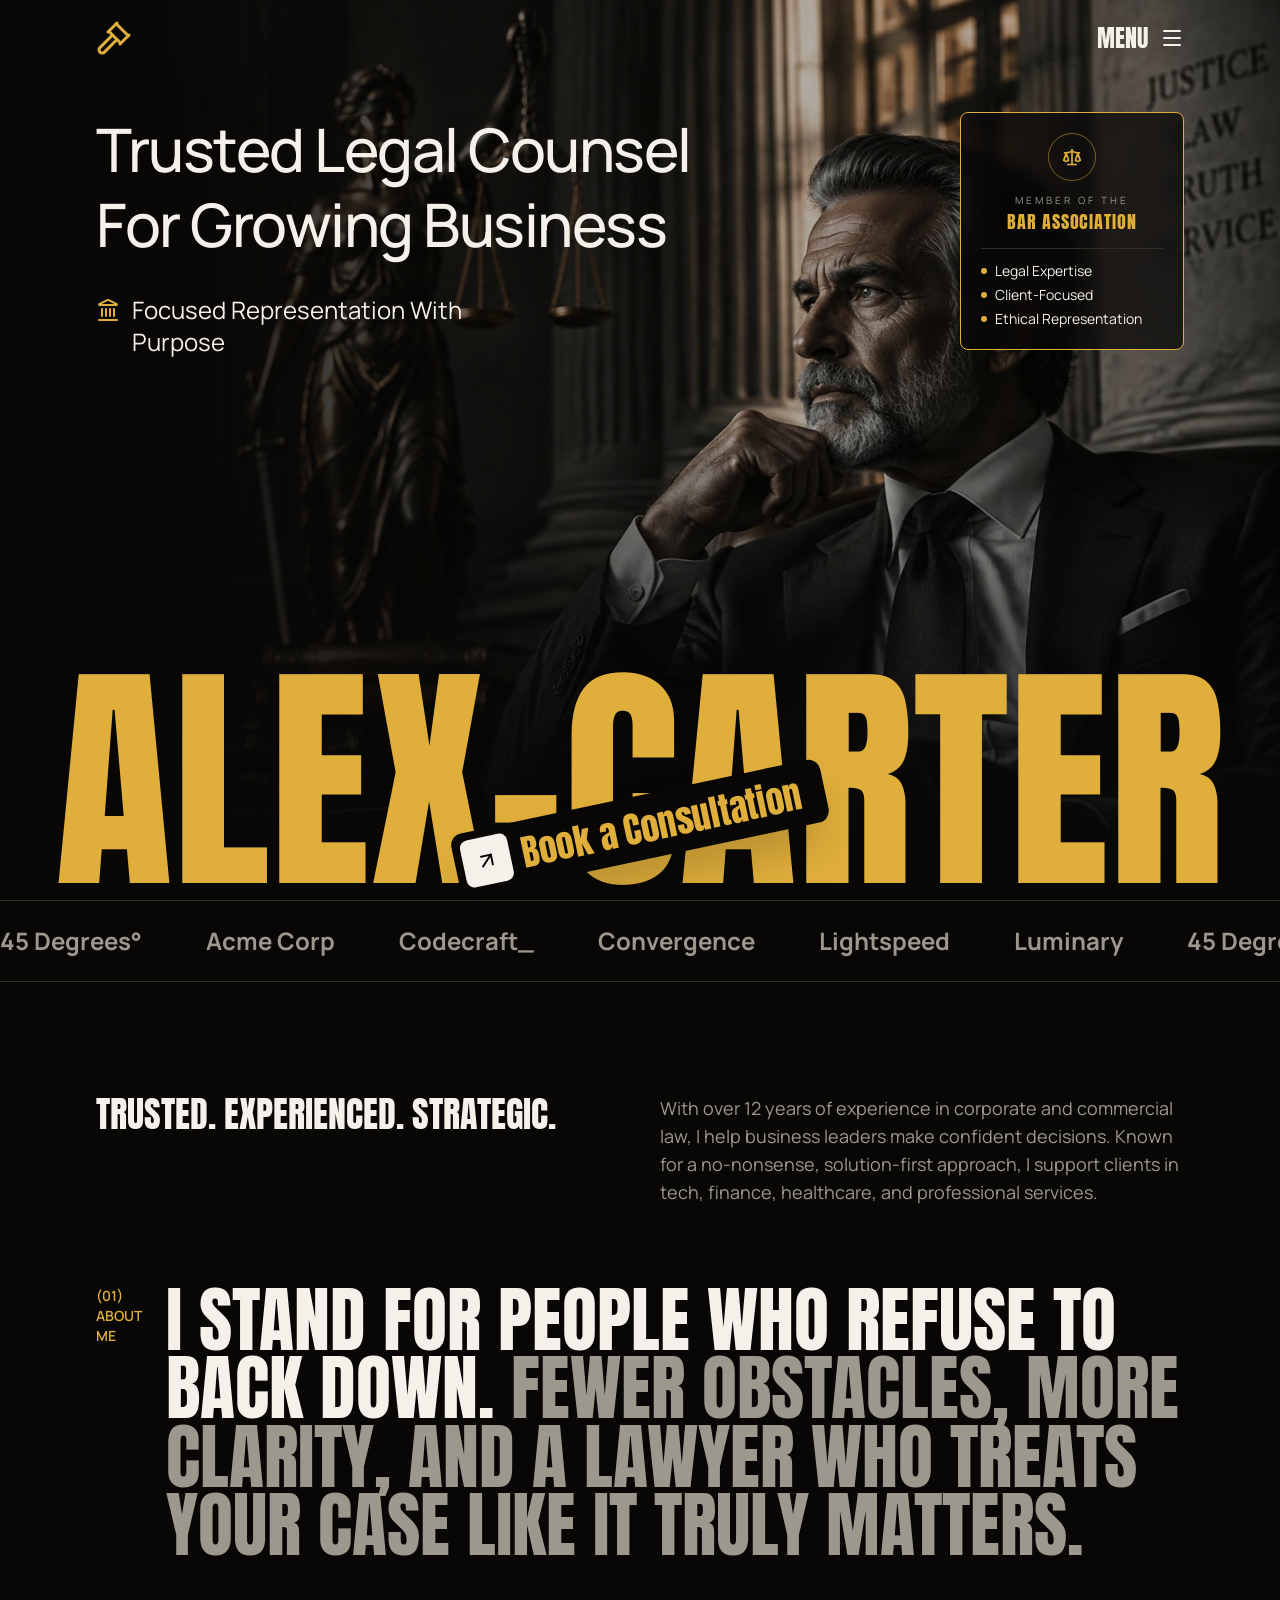
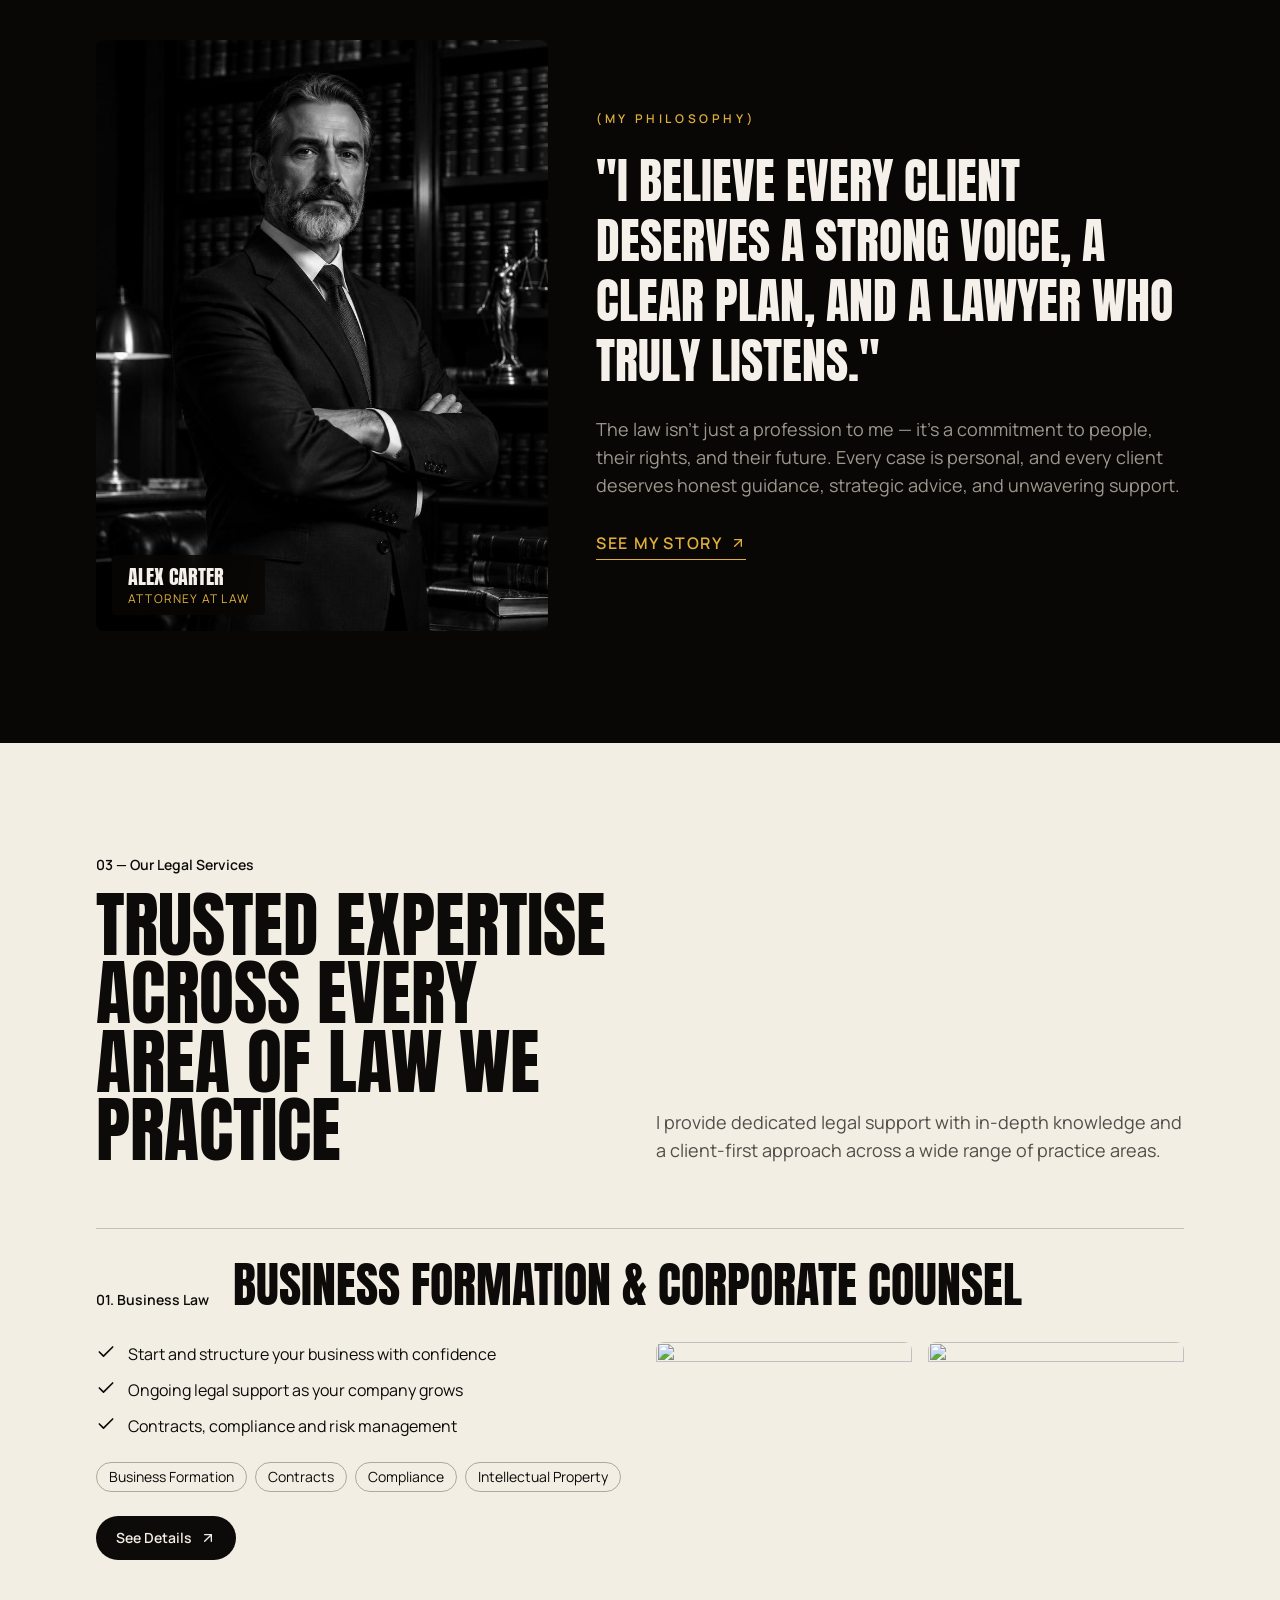
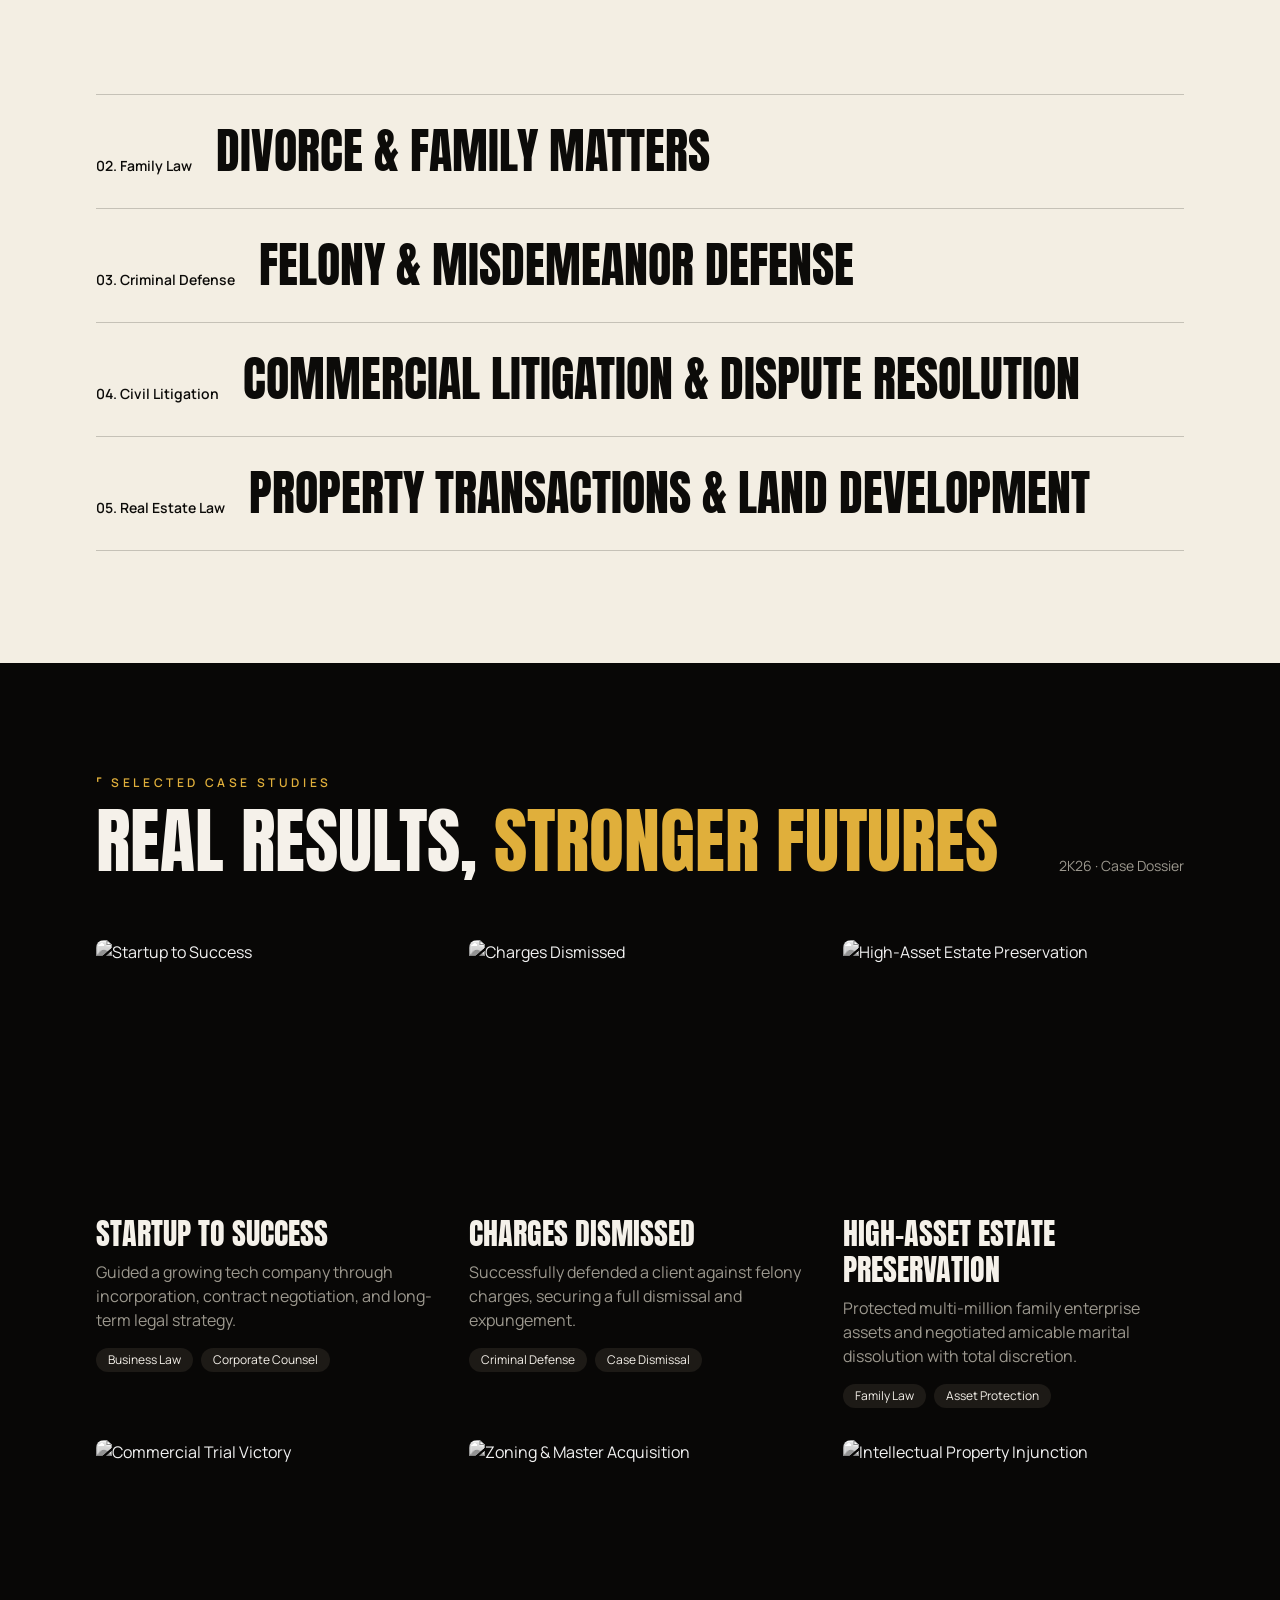
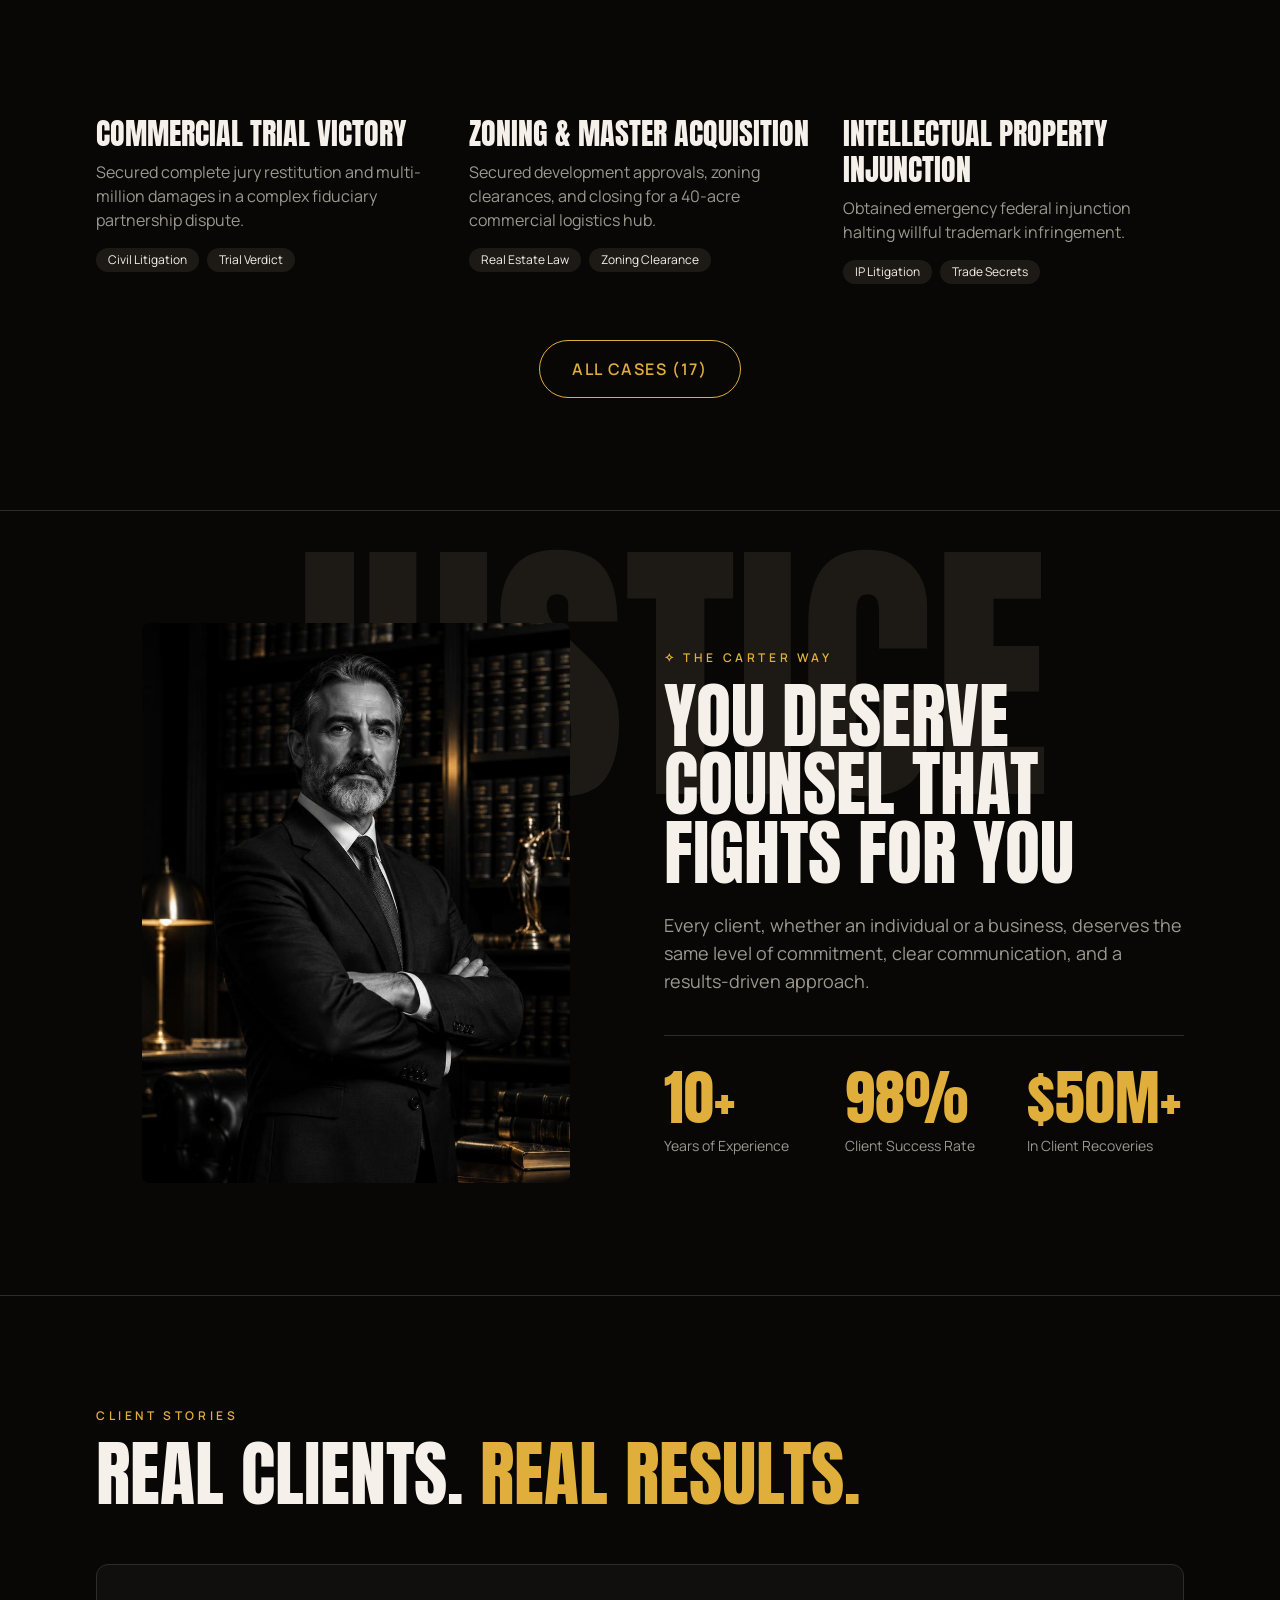
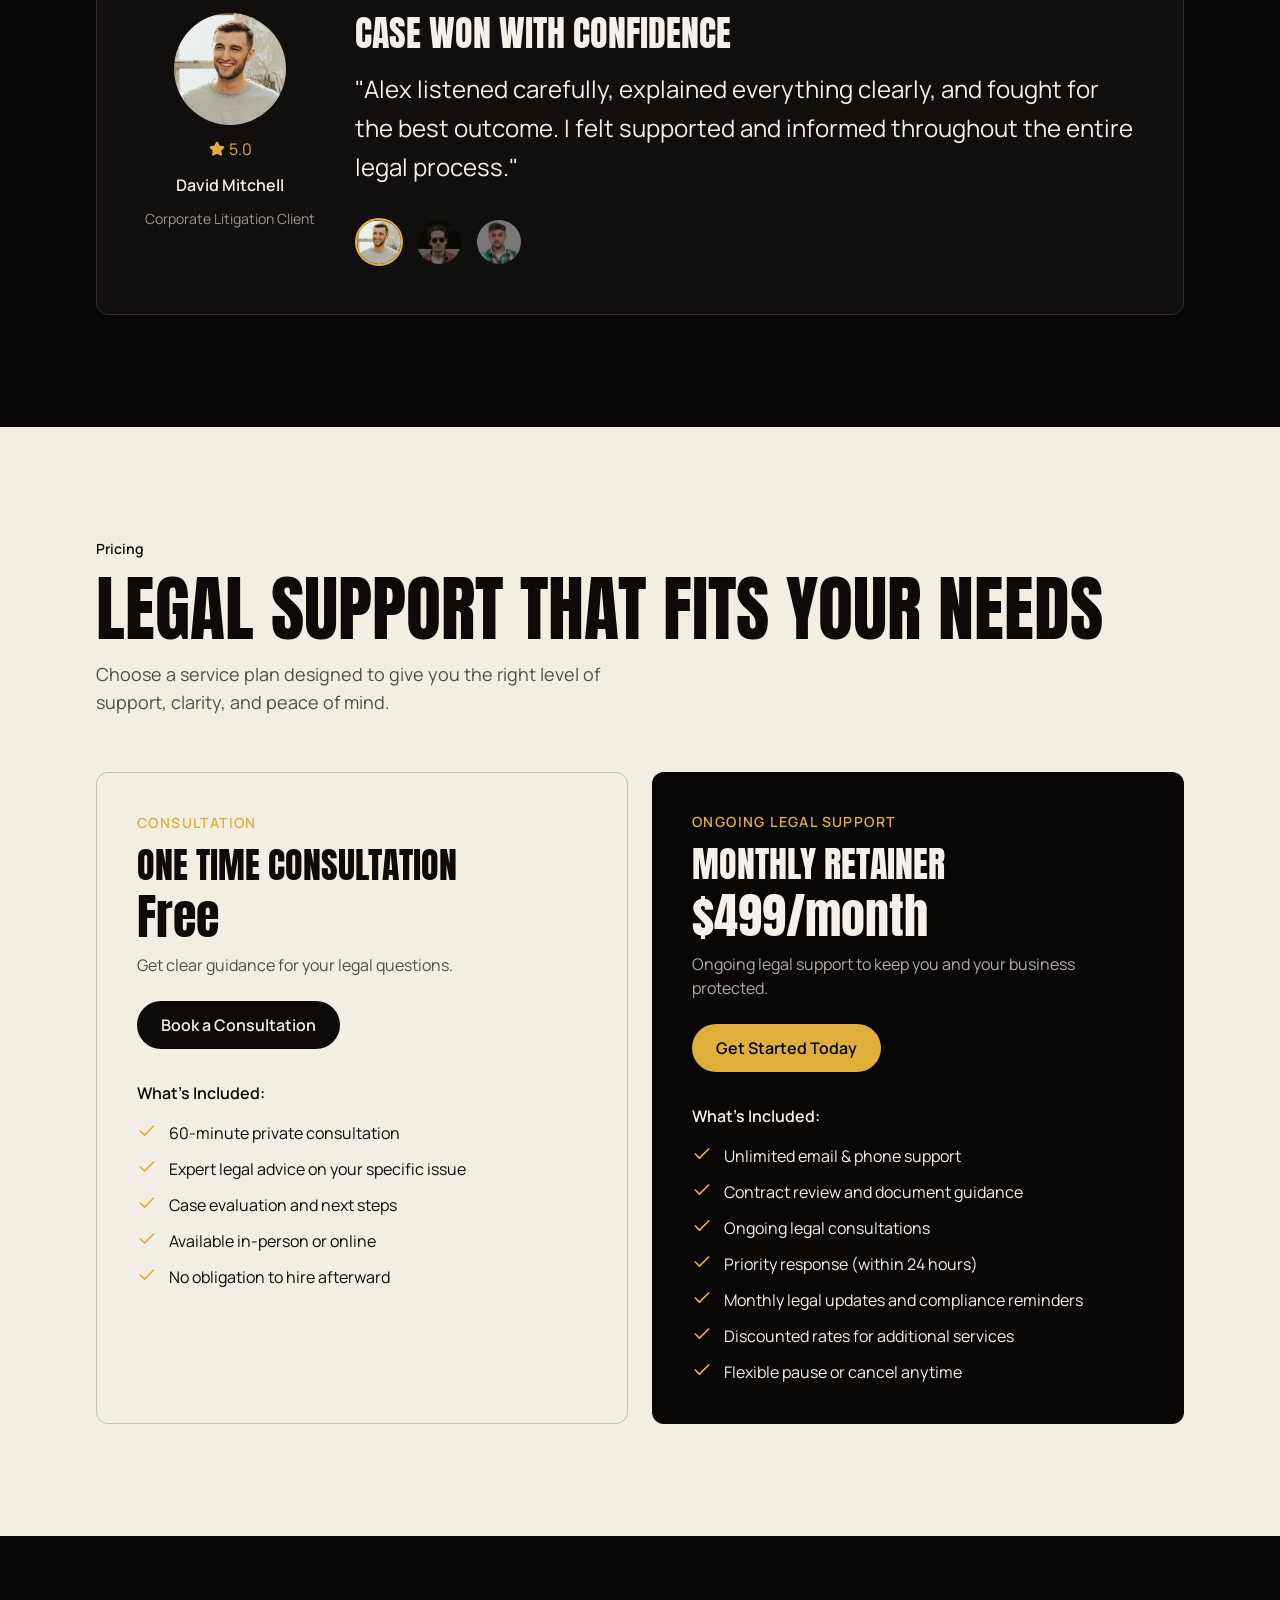
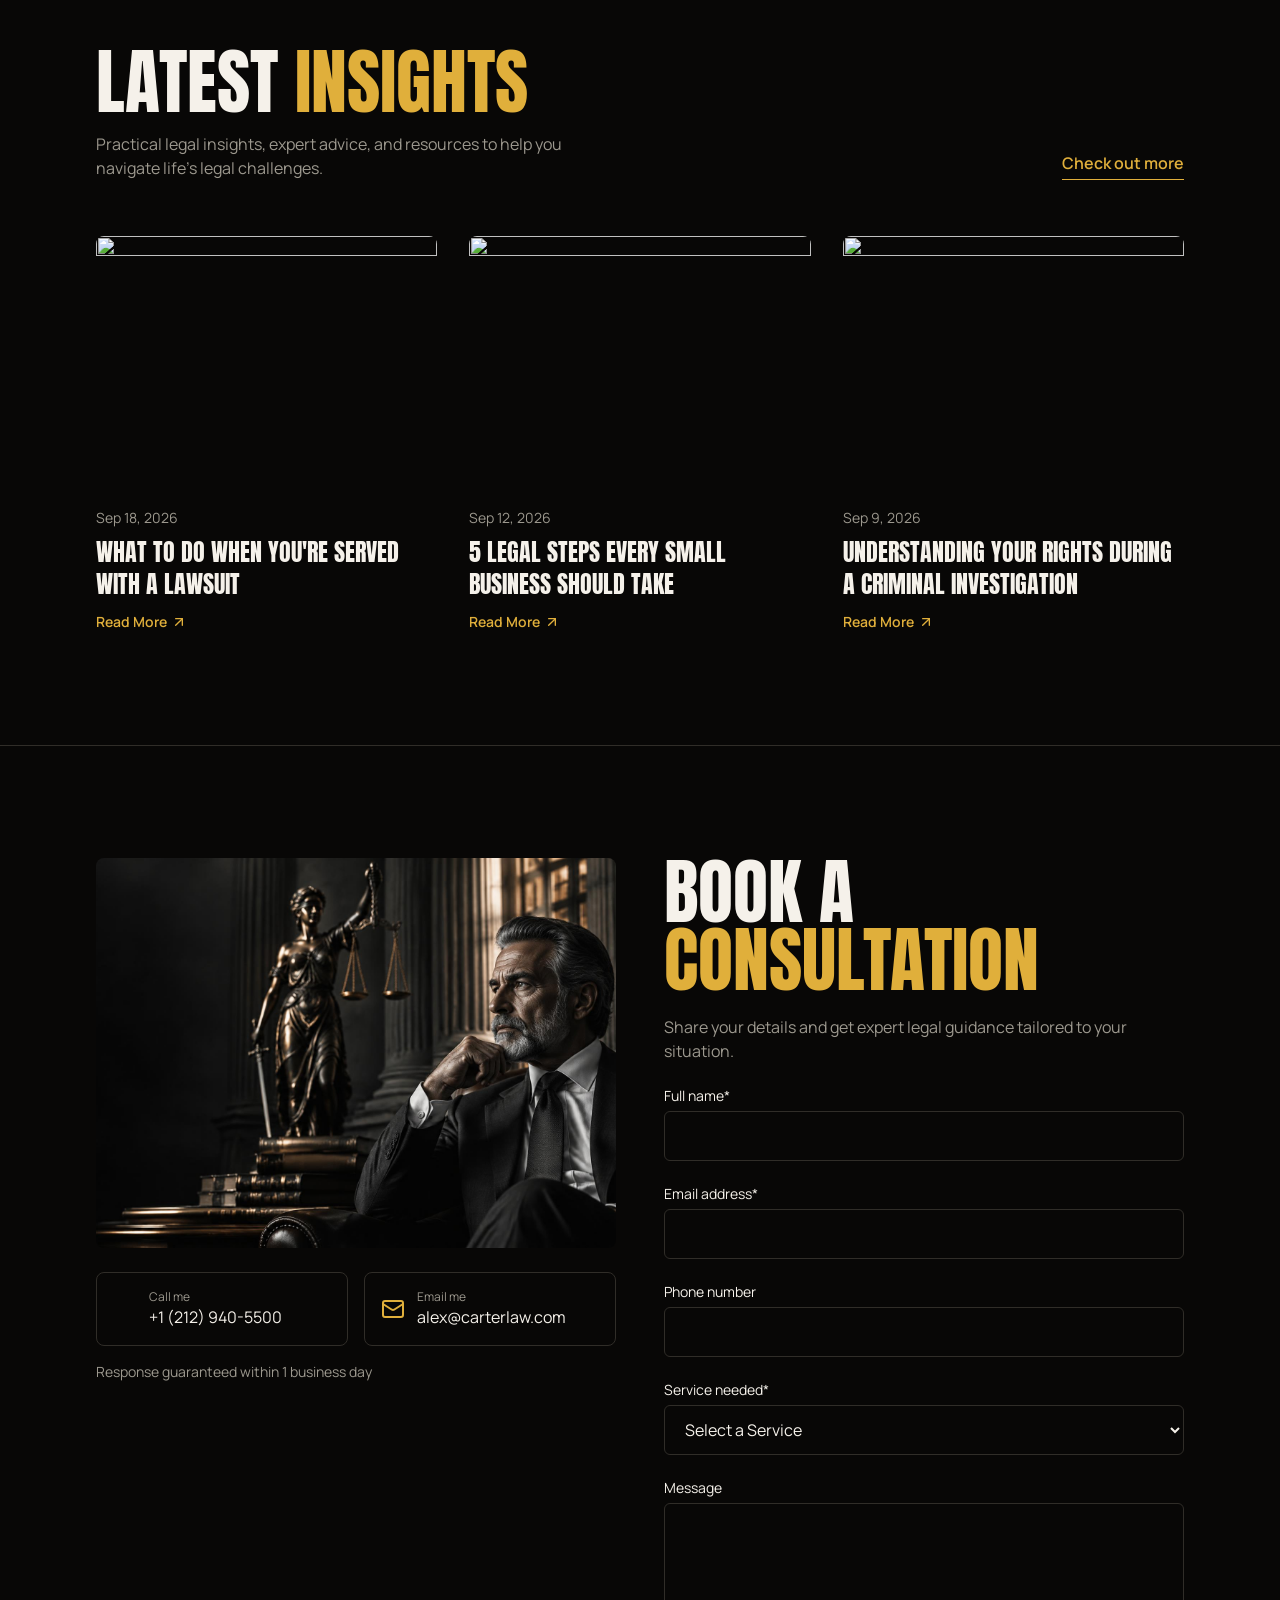
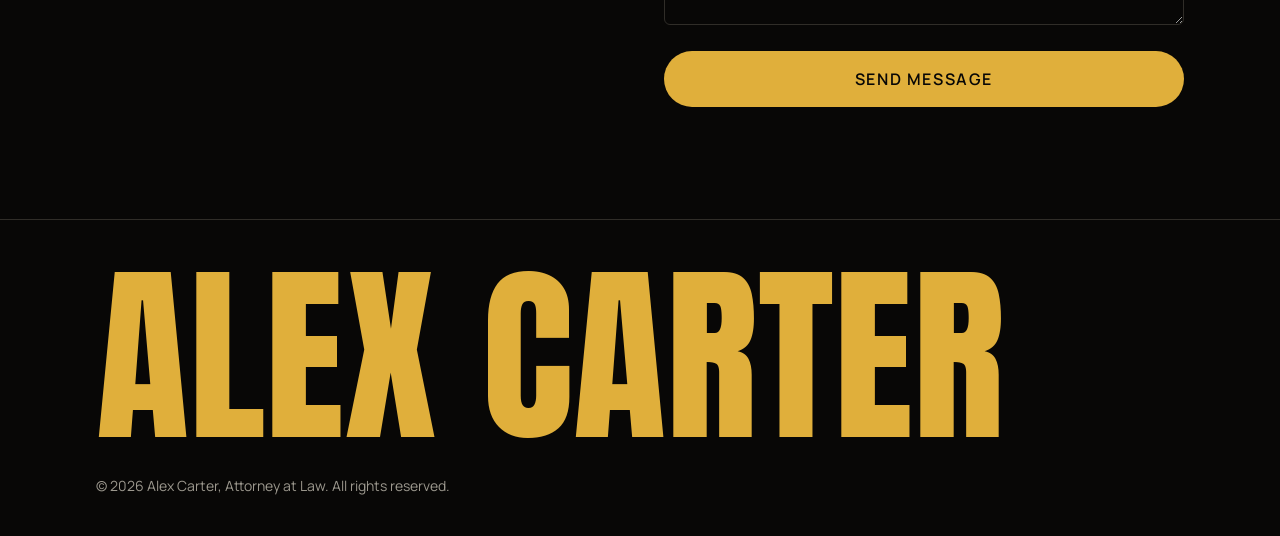
==== index.html @ 8b75f805 "Initial commit" ====
<!DOCTYPE html>
<html lang="en">

<head>
    <meta charset="UTF-8">
    <meta name="viewport" content="width=device-width, initial-scale=1">
    <title>Alex Carter — Attorney at Law</title>
    <meta name="description"
        content="Trusted legal counsel for growing businesses. Business, family, criminal, civil and real estate law.">
    <meta property="og:title" content="Alex Carter — Attorney at Law">
    <meta property="og:description" content="Trusted legal counsel for growing businesses.">
    <meta property="og:type" content="website">
    <meta name="twitter:card" content="summary_large_image">
    <link rel="preconnect" href="https://fonts.googleapis.com">
    <link rel="stylesheet"
        href="https://fonts.googleapis.com/css2?family=Anton&family=Manrope:wght@400;500;600;700&display=swap">
    <link rel="stylesheet" href="style.css">
    <script src="script.js" defer></script>
</head>

<body class="font-sans antialiased">
    <main class="bg-background text-foreground overflow-x-hidden" data-tsd-source="/src/routes/index.tsx:67:5">
        <header class="fixed inset-x-0 top-0 z-50 flex items-center justify-between px-6 py-5 md:px-24"
            data-tsd-source="/src/routes/index.tsx:69:7"><a aria-label="Home"
                data-tsd-source="/src/routes/index.tsx:70:9" href="#top"><svg aria-hidden="true"
                    class="lucide lucide-gavel h-9 w-9 text-primary" data-tsd-source="/src/routes/index.tsx:70:42"
                    fill="none" height="24" stroke="currentColor" stroke-linecap="round" stroke-linejoin="round"
                    stroke-width="2" viewbox="0 0 24 24" width="24" xmlns="http://www.w3.org/2000/svg">
                    <path d="m14 13-8.381 8.38a1 1 0 0 1-3.001-3l8.384-8.381"></path>
                    <path d="m16 16 6-6"></path>
                    <path d="m21.5 10.5-8-8"></path>
                    <path d="m8 8 6-6"></path>
                    <path d="m8.5 7.5 8 8"></path>
                </svg></a><button class="flex items-center gap-3 font-display text-2xl uppercase"
                data-tsd-source="/src/routes/index.tsx:71:9">Menu <svg aria-hidden="true"
                    class="lucide lucide-menu h-6 w-6" data-tsd-source="/src/routes/index.tsx:72:16" fill="none"
                    height="24" stroke="currentColor" stroke-linecap="round" stroke-linejoin="round" stroke-width="2"
                    viewbox="0 0 24 24" width="24" xmlns="http://www.w3.org/2000/svg">
                    <path d="M4 5h16"></path>
                    <path d="M4 12h16"></path>
                    <path d="M4 19h16"></path>
                </svg></button></header>
        <section class="relative flex min-h-screen flex-col justify-between overflow-hidden"
            data-tsd-source="/src/routes/index.tsx:87:7" id="top"><img alt="Alex Carter, attorney"
                class="absolute inset-0 h-full w-full object-cover object-right opacity-70"
                data-tsd-source="/src/routes/index.tsx:88:9" height="1088" src="assets/photo-1.jpg" width="1920" />
            <div class="absolute inset-0 hero-shade" data-tsd-source="/src/routes/index.tsx:89:9"></div>
            <div class="relative z-10 flex items-start justify-between px-6 pt-28 md:px-24"
                data-tsd-source="/src/routes/index.tsx:90:9">
                <div data-tsd-source="/src/routes/index.tsx:91:11">
                    <h1 class="max-w-2xl text-4xl font-medium leading-tight tracking-tight md:text-6xl"
                        data-tsd-source="/src/routes/index.tsx:92:13">Trusted Legal Counsel For Growing Business</h1>
                    <p class="mt-8 flex max-w-sm gap-3 text-xl md:text-2xl"
                        data-tsd-source="/src/routes/index.tsx:93:13"><svg aria-hidden="true"
                            class="lucide lucide-landmark mt-1 h-6 w-6 shrink-0 text-primary"
                            data-tsd-source="/src/routes/index.tsx:93:73" fill="none" height="24" stroke="currentColor"
                            stroke-linecap="round" stroke-linejoin="round" stroke-width="2" viewbox="0 0 24 24"
                            width="24" xmlns="http://www.w3.org/2000/svg">
                            <path d="M10 18v-7"></path>
                            <path
                                d="M11.12 2.198a2 2 0 0 1 1.76.006l7.866 3.847c.476.233.31.949-.22.949H3.474c-.53 0-.695-.716-.22-.949z">
                            </path>
                            <path d="M14 18v-7"></path>
                            <path d="M18 18v-7"></path>
                            <path d="M3 22h18"></path>
                            <path d="M6 18v-7"></path>
                        </svg>Focused Representation With Purpose</p>
                </div>
                <div class="hidden w-56 rounded-lg border border-primary bg-background/70 p-5 text-center backdrop-blur lg:block"
                    data-tsd-source="/src/routes/index.tsx:95:11">
                    <div class="mx-auto flex h-12 w-12 items-center justify-center rounded-full border border-primary/50"
                        data-tsd-source="/src/routes/index.tsx:96:13"><svg aria-hidden="true"
                            class="lucide lucide-scale h-5 w-5 text-primary"
                            data-tsd-source="/src/routes/index.tsx:96:119" fill="none" height="24" stroke="currentColor"
                            stroke-linecap="round" stroke-linejoin="round" stroke-width="2" viewbox="0 0 24 24"
                            width="24" xmlns="http://www.w3.org/2000/svg">
                            <path d="M12 3v18"></path>
                            <path d="m19 8 3 8a5 5 0 0 1-6 0zV7"></path>
                            <path d="M3 7h1a17 17 0 0 0 8-2 17 17 0 0 0 8 2h1"></path>
                            <path d="m5 8 3 8a5 5 0 0 1-6 0zV7"></path>
                            <path d="M7 21h10"></path>
                        </svg></div>
                    <p class="mt-3 text-[10px] tracking-[0.3em] text-muted-foreground"
                        data-tsd-source="/src/routes/index.tsx:97:13">MEMBER OF THE</p>
                    <p class="font-display text-lg uppercase tracking-wider text-primary"
                        data-tsd-source="/src/routes/index.tsx:98:13">Bar Association</p>
                    <ul class="mt-3 space-y-1 border-t border-border pt-3 text-left text-sm"
                        data-tsd-source="/src/routes/index.tsx:99:13">
                        <li class="flex items-center gap-2" data-tsd-source="/src/routes/index.tsx:100:91"><span
                                class="h-1.5 w-1.5 rounded-full bg-primary"
                                data-tsd-source="/src/routes/index.tsx:100:139"></span>Legal Expertise</li>
                        <li class="flex items-center gap-2" data-tsd-source="/src/routes/index.tsx:100:91"><span
                                class="h-1.5 w-1.5 rounded-full bg-primary"
                                data-tsd-source="/src/routes/index.tsx:100:139"></span>Client-Focused</li>
                        <li class="flex items-center gap-2" data-tsd-source="/src/routes/index.tsx:100:91"><span
                                class="h-1.5 w-1.5 rounded-full bg-primary"
                                data-tsd-source="/src/routes/index.tsx:100:139"></span>Ethical Representation</li>
                    </ul>
                </div>
            </div>
            <div class="relative z-10 px-4 pb-4" data-tsd-source="/src/routes/index.tsx:104:9">
                <p class="select-none text-center font-display text-[19vw] uppercase leading-[0.85] text-primary"
                    data-tsd-source="/src/routes/index.tsx:105:11">Alex-Carter</p><a
                    class="absolute bottom-[18%] left-1/2 flex -translate-x-1/2 -rotate-12 items-center gap-3 rounded-xl bg-background py-2 pl-2 pr-6 shadow-2xl transition-transform hover:-rotate-6"
                    data-tsd-source="/src/routes/index.tsx:106:11" href="#contact"><span
                        class="flex h-12 w-12 items-center justify-center rounded-lg bg-foreground text-background"
                        data-tsd-source="/src/routes/index.tsx:107:13"><svg aria-hidden="true"
                            class="lucide lucide-arrow-up-right" data-tsd-source="/src/routes/index.tsx:107:115"
                            fill="none" height="24" stroke="currentColor" stroke-linecap="round" stroke-linejoin="round"
                            stroke-width="2" viewbox="0 0 24 24" width="24" xmlns="http://www.w3.org/2000/svg">
                            <path d="M7 7h10v10"></path>
                            <path d="M7 17 17 7"></path>
                        </svg></span><span class="font-display text-2xl text-primary md:text-4xl"
                        data-tsd-source="/src/routes/index.tsx:108:13">Book a Consultation</span></a>
            </div>
        </section>
        <div class="overflow-hidden border-y border-border py-6" data-tsd-source="/src/routes/index.tsx:114:7">
            <div class="flex w-max animate-marquee gap-16" data-tsd-source="/src/routes/index.tsx:115:9"><span
                    class="text-2xl font-bold text-muted-foreground" data-tsd-source="/src/routes/index.tsx:116:67">45
                    Degrees°</span><span class="text-2xl font-bold text-muted-foreground"
                    data-tsd-source="/src/routes/index.tsx:116:67">Acme Corp</span><span
                    class="text-2xl font-bold text-muted-foreground"
                    data-tsd-source="/src/routes/index.tsx:116:67">Codecraft_</span><span
                    class="text-2xl font-bold text-muted-foreground"
                    data-tsd-source="/src/routes/index.tsx:116:67">Convergence</span><span
                    class="text-2xl font-bold text-muted-foreground"
                    data-tsd-source="/src/routes/index.tsx:116:67">Lightspeed</span><span
                    class="text-2xl font-bold text-muted-foreground"
                    data-tsd-source="/src/routes/index.tsx:116:67">Luminary</span><span
                    class="text-2xl font-bold text-muted-foreground" data-tsd-source="/src/routes/index.tsx:116:67">45
                    Degrees°</span><span class="text-2xl font-bold text-muted-foreground"
                    data-tsd-source="/src/routes/index.tsx:116:67">Acme Corp</span><span
                    class="text-2xl font-bold text-muted-foreground"
                    data-tsd-source="/src/routes/index.tsx:116:67">Codecraft_</span><span
                    class="text-2xl font-bold text-muted-foreground"
                    data-tsd-source="/src/routes/index.tsx:116:67">Convergence</span><span
                    class="text-2xl font-bold text-muted-foreground"
                    data-tsd-source="/src/routes/index.tsx:116:67">Lightspeed</span><span
                    class="text-2xl font-bold text-muted-foreground"
                    data-tsd-source="/src/routes/index.tsx:116:67">Luminary</span><span
                    class="text-2xl font-bold text-muted-foreground" data-tsd-source="/src/routes/index.tsx:116:67">45
                    Degrees°</span><span class="text-2xl font-bold text-muted-foreground"
                    data-tsd-source="/src/routes/index.tsx:116:67">Acme Corp</span><span
                    class="text-2xl font-bold text-muted-foreground"
                    data-tsd-source="/src/routes/index.tsx:116:67">Codecraft_</span><span
                    class="text-2xl font-bold text-muted-foreground"
                    data-tsd-source="/src/routes/index.tsx:116:67">Convergence</span><span
                    class="text-2xl font-bold text-muted-foreground"
                    data-tsd-source="/src/routes/index.tsx:116:67">Lightspeed</span><span
                    class="text-2xl font-bold text-muted-foreground"
                    data-tsd-source="/src/routes/index.tsx:116:67">Luminary</span><span
                    class="text-2xl font-bold text-muted-foreground" data-tsd-source="/src/routes/index.tsx:116:67">45
                    Degrees°</span><span class="text-2xl font-bold text-muted-foreground"
                    data-tsd-source="/src/routes/index.tsx:116:67">Acme Corp</span><span
                    class="text-2xl font-bold text-muted-foreground"
                    data-tsd-source="/src/routes/index.tsx:116:67">Codecraft_</span><span
                    class="text-2xl font-bold text-muted-foreground"
                    data-tsd-source="/src/routes/index.tsx:116:67">Convergence</span><span
                    class="text-2xl font-bold text-muted-foreground"
                    data-tsd-source="/src/routes/index.tsx:116:67">Lightspeed</span><span
                    class="text-2xl font-bold text-muted-foreground"
                    data-tsd-source="/src/routes/index.tsx:116:67">Luminary</span></div>
        </div>
        <section class="px-6 py-28 md:px-24" data-tsd-source="/src/routes/index.tsx:121:7" id="about">
            <div class="grid gap-10 md:grid-cols-2" data-tsd-source="/src/routes/index.tsx:122:9">
                <h2 class="font-display text-4xl uppercase" data-tsd-source="/src/routes/index.tsx:123:11">Trusted.
                    Experienced. Strategic.</h2>
                <p class="text-lg text-muted-foreground" data-tsd-source="/src/routes/index.tsx:124:11">With over 12
                    years of experience in corporate and commercial law, I help business leaders make confident
                    decisions. Known for a no-nonsense, solution-first approach, I support clients in tech, finance,
                    healthcare, and professional services.</p>
            </div>
            <div class="mt-20 flex flex-col gap-6 md:flex-row" data-tsd-source="/src/routes/index.tsx:126:9"><span
                    class="text-sm font-semibold text-primary" data-tsd-source="/src/routes/index.tsx:127:11">(01) ABOUT
                    ME</span>
                <h2 class="font-display uppercase leading-[0.95] text-5xl md:text-7xl md:text-6xl"
                    data-tsd-source="/src/routes/index.tsx:56:10">I stand for people who refuse to back down. <span
                        class="text-muted-foreground" data-tsd-source="/src/routes/index.tsx:128:83">Fewer obstacles,
                        more clarity, and a lawyer who treats your case like it truly matters.</span></h2>
            </div>
            <div class="mt-20 grid items-center gap-12 md:grid-cols-[1fr_1.3fr]"
                data-tsd-source="/src/routes/index.tsx:130:9">
                <figure class="relative" data-tsd-source="/src/routes/index.tsx:131:11"><img alt="Alex Carter"
                        class="w-full rounded-lg object-cover grayscale" data-tsd-source="/src/routes/index.tsx:132:13"
                        height="1088" loading="lazy" src="assets/photo-2.jpg" width="832" />
                    <figcaption class="absolute bottom-4 left-4 rounded bg-background/80 px-4 py-2 backdrop-blur"
                        data-tsd-source="/src/routes/index.tsx:133:13">
                        <p class="font-display text-xl uppercase" data-tsd-source="/src/routes/index.tsx:134:15">Alex
                            Carter</p>
                        <p class="text-xs tracking-widest text-primary" data-tsd-source="/src/routes/index.tsx:134:76">
                            ATTORNEY AT LAW</p>
                    </figcaption>
                </figure>
                <div data-tsd-source="/src/routes/index.tsx:137:11">
                    <p class="text-xs font-semibold uppercase tracking-[0.3em] text-primary"
                        data-tsd-source="/src/routes/index.tsx:53:10">(My Philosophy)</p>
                    <blockquote class="mt-6 font-display text-4xl uppercase leading-tight md:text-5xl"
                        data-tsd-source="/src/routes/index.tsx:139:13">"I believe every client deserves a strong voice,
                        a clear plan, and a lawyer who truly listens."</blockquote>
                    <p class="mt-6 text-lg text-muted-foreground" data-tsd-source="/src/routes/index.tsx:140:13">The law
                        isn't just a profession to me — it's a commitment to people, their rights, and their future.
                        Every case is personal, and every client deserves honest guidance, strategic advice, and
                        unwavering support.</p><a
                        class="mt-8 inline-flex items-center gap-2 border-b border-primary pb-1 font-semibold uppercase tracking-widest text-primary"
                        data-tsd-source="/src/routes/index.tsx:141:13" href="#cases">See my story <svg
                            aria-hidden="true" class="lucide lucide-arrow-up-right h-4 w-4"
                            data-tsd-source="/src/routes/index.tsx:141:173" fill="none" height="24"
                            stroke="currentColor" stroke-linecap="round" stroke-linejoin="round" stroke-width="2"
                            viewbox="0 0 24 24" width="24" xmlns="http://www.w3.org/2000/svg">
                            <path d="M7 7h10v10"></path>
                            <path d="M7 17 17 7"></path>
                        </svg></a>
                </div>
            </div>
        </section>
        <section class="bg-cream px-6 py-28 text-cream-foreground md:px-24"
            data-tsd-source="/src/routes/index.tsx:147:7" id="services">
            <div class="grid gap-8 md:grid-cols-2" data-tsd-source="/src/routes/index.tsx:148:9">
                <div data-tsd-source="/src/routes/index.tsx:149:11">
                    <p class="text-sm font-semibold" data-tsd-source="/src/routes/index.tsx:149:16">03 — Our Legal
                        Services</p>
                    <h2 class="font-display uppercase leading-[0.95] text-5xl md:text-7xl mt-4"
                        data-tsd-source="/src/routes/index.tsx:56:10">Trusted expertise across every area of law we
                        practice</h2>
                </div>
                <p class="self-end text-lg opacity-70" data-tsd-source="/src/routes/index.tsx:150:11">I provide
                    dedicated legal support with in-depth knowledge and a client-first approach across a wide range of
                    practice areas.</p>
            </div>
            <div class="mt-16 divide-y divide-cream-foreground/20 border-y border-cream-foreground/20"
                data-tsd-source="/src/routes/index.tsx:152:9">
                <div class="py-8" data-tsd-source="/src/routes/index.tsx:154:13"><button
                        class="flex w-full items-baseline gap-6 text-left"
                        data-tsd-source="/src/routes/index.tsx:155:15"><span class="text-sm font-semibold"
                            data-tsd-source="/src/routes/index.tsx:156:17">01. Business Law</span>
                        <h3 class="font-display text-3xl uppercase md:text-5xl"
                            data-tsd-source="/src/routes/index.tsx:157:17">Business Formation &amp; Corporate Counsel
                        </h3>
                    </button>
                    <div class="mt-8 grid gap-8 md:grid-cols-2" data-tsd-source="/src/routes/index.tsx:160:17">
                        <div data-tsd-source="/src/routes/index.tsx:161:19">
                            <ul class="space-y-3" data-tsd-source="/src/routes/index.tsx:162:21">
                                <li class="flex gap-3" data-tsd-source="/src/routes/index.tsx:162:65"><svg
                                        aria-hidden="true" class="lucide lucide-check h-5 w-5 shrink-0"
                                        data-tsd-source="/src/routes/index.tsx:162:100" fill="none" height="24"
                                        stroke="currentColor" stroke-linecap="round" stroke-linejoin="round"
                                        stroke-width="2" viewbox="0 0 24 24" width="24"
                                        xmlns="http://www.w3.org/2000/svg">
                                        <path d="M20 6 9 17l-5-5"></path>
                                    </svg>Start and structure your business with confidence</li>
                                <li class="flex gap-3" data-tsd-source="/src/routes/index.tsx:162:65"><svg
                                        aria-hidden="true" class="lucide lucide-check h-5 w-5 shrink-0"
                                        data-tsd-source="/src/routes/index.tsx:162:100" fill="none" height="24"
                                        stroke="currentColor" stroke-linecap="round" stroke-linejoin="round"
                                        stroke-width="2" viewbox="0 0 24 24" width="24"
                                        xmlns="http://www.w3.org/2000/svg">
                                        <path d="M20 6 9 17l-5-5"></path>
                                    </svg>Ongoing legal support as your company grows</li>
                                <li class="flex gap-3" data-tsd-source="/src/routes/index.tsx:162:65"><svg
                                        aria-hidden="true" class="lucide lucide-check h-5 w-5 shrink-0"
                                        data-tsd-source="/src/routes/index.tsx:162:100" fill="none" height="24"
                                        stroke="currentColor" stroke-linecap="round" stroke-linejoin="round"
                                        stroke-width="2" viewbox="0 0 24 24" width="24"
                                        xmlns="http://www.w3.org/2000/svg">
                                        <path d="M20 6 9 17l-5-5"></path>
                                    </svg>Contracts, compliance and risk management</li>
                            </ul>
                            <div class="mt-6 flex flex-wrap gap-2" data-tsd-source="/src/routes/index.tsx:163:21"><span
                                    class="rounded-full border border-cream-foreground/30 px-3 py-1 text-sm"
                                    data-tsd-source="/src/routes/index.tsx:163:83">Business Formation</span><span
                                    class="rounded-full border border-cream-foreground/30 px-3 py-1 text-sm"
                                    data-tsd-source="/src/routes/index.tsx:163:83">Contracts</span><span
                                    class="rounded-full border border-cream-foreground/30 px-3 py-1 text-sm"
                                    data-tsd-source="/src/routes/index.tsx:163:83">Compliance</span><span
                                    class="rounded-full border border-cream-foreground/30 px-3 py-1 text-sm"
                                    data-tsd-source="/src/routes/index.tsx:163:83">Intellectual Property</span></div><a
                                class="mt-6 inline-flex items-center gap-2 rounded-full bg-cream-foreground px-5 py-3 text-sm font-semibold text-cream"
                                data-tsd-source="/src/routes/index.tsx:164:21" href="#contact">See Details <svg
                                    aria-hidden="true" class="lucide lucide-arrow-up-right h-4 w-4"
                                    data-tsd-source="/src/routes/index.tsx:164:176" fill="none" height="24"
                                    stroke="currentColor" stroke-linecap="round" stroke-linejoin="round"
                                    stroke-width="2" viewbox="0 0 24 24" width="24" xmlns="http://www.w3.org/2000/svg">
                                    <path d="M7 7h10v10"></path>
                                    <path d="M7 17 17 7"></path>
                                </svg></a>
                        </div>
                        <div class="grid grid-cols-2 gap-4" data-tsd-source="/src/routes/index.tsx:166:19"><img alt=""
                                class="aspect-[4/5] w-full rounded-lg object-cover"
                                data-tsd-source="/src/routes/index.tsx:167:95" loading="lazy"
                                src="https://images.unsplash.com/photo-1497366216548-37526070297c?q=80&amp;w=1000&amp;auto=format&amp;fit=crop" /><img
                                alt="" class="aspect-[4/5] w-full rounded-lg object-cover"
                                data-tsd-source="/src/routes/index.tsx:167:95" loading="lazy"
                                src="https://images.unsplash.com/photo-1450133064473-71024230f91b?q=80&amp;w=1000&amp;auto=format&amp;fit=crop" />
                        </div>
                    </div>
                </div>
                <div class="py-8" data-tsd-source="/src/routes/index.tsx:154:13"><button
                        class="flex w-full items-baseline gap-6 text-left"
                        data-tsd-source="/src/routes/index.tsx:155:15"><span class="text-sm font-semibold"
                            data-tsd-source="/src/routes/index.tsx:156:17">02. Family Law</span>
                        <h3 class="font-display text-3xl uppercase md:text-5xl"
                            data-tsd-source="/src/routes/index.tsx:157:17">Divorce &amp; Family Matters</h3>
                    </button></div>
                <div class="py-8" data-tsd-source="/src/routes/index.tsx:154:13"><button
                        class="flex w-full items-baseline gap-6 text-left"
                        data-tsd-source="/src/routes/index.tsx:155:15"><span class="text-sm font-semibold"
                            data-tsd-source="/src/routes/index.tsx:156:17">03. Criminal Defense</span>
                        <h3 class="font-display text-3xl uppercase md:text-5xl"
                            data-tsd-source="/src/routes/index.tsx:157:17">Felony &amp; Misdemeanor Defense</h3>
                    </button></div>
                <div class="py-8" data-tsd-source="/src/routes/index.tsx:154:13"><button
                        class="flex w-full items-baseline gap-6 text-left"
                        data-tsd-source="/src/routes/index.tsx:155:15"><span class="text-sm font-semibold"
                            data-tsd-source="/src/routes/index.tsx:156:17">04. Civil Litigation</span>
                        <h3 class="font-display text-3xl uppercase md:text-5xl"
                            data-tsd-source="/src/routes/index.tsx:157:17">Commercial Litigation &amp; Dispute
                            Resolution</h3>
                    </button></div>
                <div class="py-8" data-tsd-source="/src/routes/index.tsx:154:13"><button
                        class="flex w-full items-baseline gap-6 text-left"
                        data-tsd-source="/src/routes/index.tsx:155:15"><span class="text-sm font-semibold"
                            data-tsd-source="/src/routes/index.tsx:156:17">05. Real Estate Law</span>
                        <h3 class="font-display text-3xl uppercase md:text-5xl"
                            data-tsd-source="/src/routes/index.tsx:157:17">Property Transactions &amp; Land Development
                        </h3>
                    </button></div>
            </div>
        </section>
        <section class="px-6 py-28 md:px-24" data-tsd-source="/src/routes/index.tsx:177:7" id="cases">
            <p class="text-xs font-semibold uppercase tracking-[0.3em] text-primary"
                data-tsd-source="/src/routes/index.tsx:53:10">⌜ Selected Case Studies</p>
            <div class="mt-4 flex flex-wrap items-end justify-between gap-6"
                data-tsd-source="/src/routes/index.tsx:179:9">
                <h2 class="font-display uppercase leading-[0.95] text-5xl md:text-7xl"
                    data-tsd-source="/src/routes/index.tsx:56:10">Real results, <span class="text-primary"
                        data-tsd-source="/src/routes/index.tsx:180:29">stronger futures</span></h2><span
                    class="text-sm text-muted-foreground" data-tsd-source="/src/routes/index.tsx:181:11">2K26 · Case
                    Dossier</span>
            </div>
            <div class="mt-16 grid gap-8 md:grid-cols-2 lg:grid-cols-3" data-tsd-source="/src/routes/index.tsx:183:9"><a
                    class="group" data-tsd-source="/src/routes/index.tsx:185:13" href="#contact">
                    <div class="overflow-hidden rounded-lg" data-tsd-source="/src/routes/index.tsx:186:15"><img
                            alt="Startup to Success"
                            class="aspect-[4/3] w-full object-cover grayscale transition duration-500 group-hover:scale-105 group-hover:grayscale-0"
                            data-tsd-source="/src/routes/index.tsx:186:59" loading="lazy"
                            src="https://images.unsplash.com/photo-1497215728101-856f4ea42174?q=80&amp;w=1000&amp;auto=format&amp;fit=crop" />
                    </div>
                    <h3 class="mt-5 font-display text-3xl uppercase group-hover:text-primary"
                        data-tsd-source="/src/routes/index.tsx:187:15">Startup to Success</h3>
                    <p class="mt-2 text-muted-foreground" data-tsd-source="/src/routes/index.tsx:188:15">Guided a
                        growing tech company through incorporation, contract negotiation, and long-term legal strategy.
                    </p>
                    <div class="mt-4 flex gap-2" data-tsd-source="/src/routes/index.tsx:189:15"><span
                            class="rounded-full bg-secondary px-3 py-1 text-xs"
                            data-tsd-source="/src/routes/index.tsx:189:67">Business Law</span><span
                            class="rounded-full bg-secondary px-3 py-1 text-xs"
                            data-tsd-source="/src/routes/index.tsx:189:67">Corporate Counsel</span></div>
                </a><a class="group" data-tsd-source="/src/routes/index.tsx:185:13" href="#contact">
                    <div class="overflow-hidden rounded-lg" data-tsd-source="/src/routes/index.tsx:186:15"><img
                            alt="Charges Dismissed"
                            class="aspect-[4/3] w-full object-cover grayscale transition duration-500 group-hover:scale-105 group-hover:grayscale-0"
                            data-tsd-source="/src/routes/index.tsx:186:59" loading="lazy"
                            src="https://images.unsplash.com/photo-1589829545856-d10d557cf95f?q=80&amp;w=1000&amp;auto=format&amp;fit=crop" />
                    </div>
                    <h3 class="mt-5 font-display text-3xl uppercase group-hover:text-primary"
                        data-tsd-source="/src/routes/index.tsx:187:15">Charges Dismissed</h3>
                    <p class="mt-2 text-muted-foreground" data-tsd-source="/src/routes/index.tsx:188:15">Successfully
                        defended a client against felony charges, securing a full dismissal and expungement.</p>
                    <div class="mt-4 flex gap-2" data-tsd-source="/src/routes/index.tsx:189:15"><span
                            class="rounded-full bg-secondary px-3 py-1 text-xs"
                            data-tsd-source="/src/routes/index.tsx:189:67">Criminal Defense</span><span
                            class="rounded-full bg-secondary px-3 py-1 text-xs"
                            data-tsd-source="/src/routes/index.tsx:189:67">Case Dismissal</span></div>
                </a><a class="group" data-tsd-source="/src/routes/index.tsx:185:13" href="#contact">
                    <div class="overflow-hidden rounded-lg" data-tsd-source="/src/routes/index.tsx:186:15"><img
                            alt="High-Asset Estate Preservation"
                            class="aspect-[4/3] w-full object-cover grayscale transition duration-500 group-hover:scale-105 group-hover:grayscale-0"
                            data-tsd-source="/src/routes/index.tsx:186:59" loading="lazy"
                            src="https://images.unsplash.com/photo-1600585154340-be6161a56a0c?q=80&amp;w=1000&amp;auto=format&amp;fit=crop" />
                    </div>
                    <h3 class="mt-5 font-display text-3xl uppercase group-hover:text-primary"
                        data-tsd-source="/src/routes/index.tsx:187:15">High-Asset Estate Preservation</h3>
                    <p class="mt-2 text-muted-foreground" data-tsd-source="/src/routes/index.tsx:188:15">Protected
                        multi-million family enterprise assets and negotiated amicable marital dissolution with total
                        discretion.</p>
                    <div class="mt-4 flex gap-2" data-tsd-source="/src/routes/index.tsx:189:15"><span
                            class="rounded-full bg-secondary px-3 py-1 text-xs"
                            data-tsd-source="/src/routes/index.tsx:189:67">Family Law</span><span
                            class="rounded-full bg-secondary px-3 py-1 text-xs"
                            data-tsd-source="/src/routes/index.tsx:189:67">Asset Protection</span></div>
                </a><a class="group" data-tsd-source="/src/routes/index.tsx:185:13" href="#contact">
                    <div class="overflow-hidden rounded-lg" data-tsd-source="/src/routes/index.tsx:186:15"><img
                            alt="Commercial Trial Victory"
                            class="aspect-[4/3] w-full object-cover grayscale transition duration-500 group-hover:scale-105 group-hover:grayscale-0"
                            data-tsd-source="/src/routes/index.tsx:186:59" loading="lazy"
                            src="https://images.unsplash.com/photo-1589994965851-a8f479c573a9?q=80&amp;w=1000&amp;auto=format&amp;fit=crop" />
                    </div>
                    <h3 class="mt-5 font-display text-3xl uppercase group-hover:text-primary"
                        data-tsd-source="/src/routes/index.tsx:187:15">Commercial Trial Victory</h3>
                    <p class="mt-2 text-muted-foreground" data-tsd-source="/src/routes/index.tsx:188:15">Secured
                        complete jury restitution and multi-million damages in a complex fiduciary partnership dispute.
                    </p>
                    <div class="mt-4 flex gap-2" data-tsd-source="/src/routes/index.tsx:189:15"><span
                            class="rounded-full bg-secondary px-3 py-1 text-xs"
                            data-tsd-source="/src/routes/index.tsx:189:67">Civil Litigation</span><span
                            class="rounded-full bg-secondary px-3 py-1 text-xs"
                            data-tsd-source="/src/routes/index.tsx:189:67">Trial Verdict</span></div>
                </a><a class="group" data-tsd-source="/src/routes/index.tsx:185:13" href="#contact">
                    <div class="overflow-hidden rounded-lg" data-tsd-source="/src/routes/index.tsx:186:15"><img
                            alt="Zoning &amp; Master Acquisition"
                            class="aspect-[4/3] w-full object-cover grayscale transition duration-500 group-hover:scale-105 group-hover:grayscale-0"
                            data-tsd-source="/src/routes/index.tsx:186:59" loading="lazy"
                            src="https://images.unsplash.com/photo-1541888946425-d0fbb18086f6?q=80&amp;w=1000&amp;auto=format&amp;fit=crop" />
                    </div>
                    <h3 class="mt-5 font-display text-3xl uppercase group-hover:text-primary"
                        data-tsd-source="/src/routes/index.tsx:187:15">Zoning &amp; Master Acquisition</h3>
                    <p class="mt-2 text-muted-foreground" data-tsd-source="/src/routes/index.tsx:188:15">Secured
                        development approvals, zoning clearances, and closing for a 40-acre commercial logistics hub.
                    </p>
                    <div class="mt-4 flex gap-2" data-tsd-source="/src/routes/index.tsx:189:15"><span
                            class="rounded-full bg-secondary px-3 py-1 text-xs"
                            data-tsd-source="/src/routes/index.tsx:189:67">Real Estate Law</span><span
                            class="rounded-full bg-secondary px-3 py-1 text-xs"
                            data-tsd-source="/src/routes/index.tsx:189:67">Zoning Clearance</span></div>
                </a><a class="group" data-tsd-source="/src/routes/index.tsx:185:13" href="#contact">
                    <div class="overflow-hidden rounded-lg" data-tsd-source="/src/routes/index.tsx:186:15"><img
                            alt="Intellectual Property Injunction"
                            class="aspect-[4/3] w-full object-cover grayscale transition duration-500 group-hover:scale-105 group-hover:grayscale-0"
                            data-tsd-source="/src/routes/index.tsx:186:59" loading="lazy"
                            src="https://images.unsplash.com/photo-1518770660439-4636190af475?q=80&amp;w=1000&amp;auto=format&amp;fit=crop" />
                    </div>
                    <h3 class="mt-5 font-display text-3xl uppercase group-hover:text-primary"
                        data-tsd-source="/src/routes/index.tsx:187:15">Intellectual Property Injunction</h3>
                    <p class="mt-2 text-muted-foreground" data-tsd-source="/src/routes/index.tsx:188:15">Obtained
                        emergency federal injunction halting willful trademark infringement.</p>
                    <div class="mt-4 flex gap-2" data-tsd-source="/src/routes/index.tsx:189:15"><span
                            class="rounded-full bg-secondary px-3 py-1 text-xs"
                            data-tsd-source="/src/routes/index.tsx:189:67">IP Litigation</span><span
                            class="rounded-full bg-secondary px-3 py-1 text-xs"
                            data-tsd-source="/src/routes/index.tsx:189:67">Trade Secrets</span></div>
                </a></div><a
                class="mx-auto mt-14 flex w-fit items-center gap-2 rounded-full border border-primary px-8 py-4 font-semibold uppercase tracking-widest text-primary hover:bg-primary hover:text-primary-foreground"
                data-tsd-source="/src/routes/index.tsx:193:9" href="#contact">All cases (17)</a>
        </section>
        <section class="relative overflow-hidden border-y border-border px-6 py-28 md:px-24"
            data-tsd-source="/src/routes/index.tsx:197:7">
            <p class="pointer-events-none absolute inset-x-0 top-6 text-center font-display text-[22vw] uppercase leading-none text-secondary"
                data-tsd-source="/src/routes/index.tsx:198:9">Justice</p>
            <div class="relative grid items-center gap-12 md:grid-cols-2" data-tsd-source="/src/routes/index.tsx:199:9">
                <img alt="Alex Carter, senior legal counsel" class="mx-auto max-h-[560px] rounded-lg object-cover"
                    data-tsd-source="/src/routes/index.tsx:200:11" loading="lazy" src="assets/photo-2.jpg" />
                <div data-tsd-source="/src/routes/index.tsx:201:11">
                    <p class="text-xs font-semibold uppercase tracking-[0.3em] text-primary"
                        data-tsd-source="/src/routes/index.tsx:53:10">✧ The Carter Way</p>
                    <h2 class="font-display uppercase leading-[0.95] text-5xl md:text-7xl mt-4"
                        data-tsd-source="/src/routes/index.tsx:56:10">You deserve counsel that fights for you</h2>
                    <p class="mt-6 text-lg text-muted-foreground" data-tsd-source="/src/routes/index.tsx:204:13">Every
                        client, whether an individual or a business, deserves the same level of commitment, clear
                        communication, and a results-driven approach.</p>
                    <div class="mt-10 grid grid-cols-3 gap-6 border-t border-border pt-8"
                        data-tsd-source="/src/routes/index.tsx:205:13">
                        <div data-tsd-source="/src/routes/index.tsx:207:17">
                            <p class="font-display text-4xl text-primary md:text-6xl"
                                data-tsd-source="/src/routes/index.tsx:207:30">10+</p>
                            <p class="mt-2 text-sm text-muted-foreground"
                                data-tsd-source="/src/routes/index.tsx:207:99">Years of Experience</p>
                        </div>
                        <div data-tsd-source="/src/routes/index.tsx:207:17">
                            <p class="font-display text-4xl text-primary md:text-6xl"
                                data-tsd-source="/src/routes/index.tsx:207:30">98%</p>
                            <p class="mt-2 text-sm text-muted-foreground"
                                data-tsd-source="/src/routes/index.tsx:207:99">Client Success Rate</p>
                        </div>
                        <div data-tsd-source="/src/routes/index.tsx:207:17">
                            <p class="font-display text-4xl text-primary md:text-6xl"
                                data-tsd-source="/src/routes/index.tsx:207:30">$50M+</p>
                            <p class="mt-2 text-sm text-muted-foreground"
                                data-tsd-source="/src/routes/index.tsx:207:99">In Client Recoveries</p>
                        </div>
                    </div>
                </div>
            </div>
        </section>
        <section class="px-6 py-28 md:px-24" data-tsd-source="/src/routes/index.tsx:215:7">
            <p class="text-xs font-semibold uppercase tracking-[0.3em] text-primary"
                data-tsd-source="/src/routes/index.tsx:53:10">Client Stories</p>
            <h2 class="font-display uppercase leading-[0.95] text-5xl md:text-7xl mt-4"
                data-tsd-source="/src/routes/index.tsx:56:10">Real clients. <span class="text-primary"
                    data-tsd-source="/src/routes/index.tsx:217:44">Real results.</span></h2>
            <div class="mt-14 grid gap-10 rounded-xl border border-border bg-card p-8 md:grid-cols-[auto_1fr] md:p-12"
                data-tsd-source="/src/routes/index.tsx:218:9">
                <div class="flex flex-col items-center gap-3 text-center"
                    data-tsd-source="/src/routes/index.tsx:219:11"><img alt="David Mitchell"
                        class="h-28 w-28 rounded-full bg-secondary object-cover"
                        data-tsd-source="/src/routes/index.tsx:220:13" src="assets/photo-3.png" />
                    <p class="flex items-center gap-1 text-primary" data-tsd-source="/src/routes/index.tsx:221:13"><svg
                            aria-hidden="true" class="lucide lucide-star h-4 w-4 fill-current"
                            data-tsd-source="/src/routes/index.tsx:221:65" fill="none" height="24" stroke="currentColor"
                            stroke-linecap="round" stroke-linejoin="round" stroke-width="2" viewbox="0 0 24 24"
                            width="24" xmlns="http://www.w3.org/2000/svg">
                            <path
                                d="M11.525 2.295a.53.53 0 0 1 .95 0l2.31 4.679a2.123 2.123 0 0 0 1.595 1.16l5.166.756a.53.53 0 0 1 .294.904l-3.736 3.638a2.123 2.123 0 0 0-.611 1.878l.882 5.14a.53.53 0 0 1-.771.56l-4.618-2.428a2.122 2.122 0 0 0-1.973 0L6.396 21.01a.53.53 0 0 1-.77-.56l.881-5.139a2.122 2.122 0 0 0-.611-1.879L2.16 9.795a.53.53 0 0 1 .294-.906l5.165-.755a2.122 2.122 0 0 0 1.597-1.16z">
                            </path>
                        </svg> 5.0</p>
                    <h4 class="font-semibold" data-tsd-source="/src/routes/index.tsx:222:13">David Mitchell</h4>
                    <p class="text-sm text-muted-foreground" data-tsd-source="/src/routes/index.tsx:222:56">Corporate
                        Litigation Client</p>
                </div>
                <div data-tsd-source="/src/routes/index.tsx:224:11">
                    <h3 class="font-display text-4xl uppercase" data-tsd-source="/src/routes/index.tsx:225:13">Case won
                        with confidence</h3>
                    <blockquote class="mt-4 text-2xl leading-relaxed" data-tsd-source="/src/routes/index.tsx:226:13">
                        "Alex listened carefully, explained everything clearly, and fought for the best outcome. I felt
                        supported and informed throughout the entire legal process."</blockquote>
                    <div class="mt-8 flex gap-3" data-tsd-source="/src/routes/index.tsx:227:13"><button
                            aria-label="David Mitchell"
                            class="h-12 w-12 overflow-hidden rounded-full border-2 border-primary"
                            data-tsd-source="/src/routes/index.tsx:229:17"><img alt=""
                                class="h-full w-full object-cover" data-tsd-source="/src/routes/index.tsx:230:19"
                                src="assets/photo-3.png" /></button><button aria-label="Marcus Sterling"
                            class="h-12 w-12 overflow-hidden rounded-full border-2 border-transparent opacity-50"
                            data-tsd-source="/src/routes/index.tsx:229:17"><img alt=""
                                class="h-full w-full object-cover" data-tsd-source="/src/routes/index.tsx:230:19"
                                src="assets/photo-4.png" /></button><button aria-label="Victoria Chen"
                            class="h-12 w-12 overflow-hidden rounded-full border-2 border-transparent opacity-50"
                            data-tsd-source="/src/routes/index.tsx:229:17"><img alt=""
                                class="h-full w-full object-cover" data-tsd-source="/src/routes/index.tsx:230:19"
                                src="assets/photo-5.png" /></button></div>
                </div>
            </div>
        </section>
        <section class="bg-cream px-6 py-28 text-cream-foreground md:px-24"
            data-tsd-source="/src/routes/index.tsx:239:7" id="pricing">
            <p class="text-sm font-semibold" data-tsd-source="/src/routes/index.tsx:240:9">Pricing</p>
            <h2 class="font-display uppercase leading-[0.95] text-5xl md:text-7xl mt-4"
                data-tsd-source="/src/routes/index.tsx:56:10">Legal support that fits your needs</h2>
            <p class="mt-4 max-w-xl text-lg opacity-70" data-tsd-source="/src/routes/index.tsx:242:9">Choose a service
                plan designed to give you the right level of support, clarity, and peace of mind.</p>
            <div class="mt-14 grid gap-6 md:grid-cols-2" data-tsd-source="/src/routes/index.tsx:243:9">
                <div class="rounded-xl p-8 md:p-10 border border-cream-foreground/20"
                    data-tsd-source="/src/routes/index.tsx:248:13">
                    <p class="text-sm font-semibold uppercase tracking-widest text-primary"
                        data-tsd-source="/src/routes/index.tsx:249:15">Consultation</p>
                    <h3 class="mt-3 font-display text-4xl uppercase" data-tsd-source="/src/routes/index.tsx:250:15">One
                        Time Consultation</h3>
                    <p class="mt-2 font-display text-5xl" data-tsd-source="/src/routes/index.tsx:251:15">Free</p>
                    <p class="mt-3 opacity-70" data-tsd-source="/src/routes/index.tsx:252:15">Get clear guidance for
                        your legal questions.</p><a
                        class="mt-6 inline-flex rounded-full px-6 py-3 font-semibold bg-cream-foreground text-cream"
                        data-tsd-source="/src/routes/index.tsx:253:15" href="#contact">Book a Consultation</a>
                    <h4 class="mt-8 font-semibold" data-tsd-source="/src/routes/index.tsx:254:15">What's Included:</h4>
                    <ul class="mt-4 space-y-3" data-tsd-source="/src/routes/index.tsx:255:15">
                        <li class="flex gap-3" data-tsd-source="/src/routes/index.tsx:255:63"><svg aria-hidden="true"
                                class="lucide lucide-check h-5 w-5 shrink-0 text-primary"
                                data-tsd-source="/src/routes/index.tsx:255:98" fill="none" height="24"
                                stroke="currentColor" stroke-linecap="round" stroke-linejoin="round" stroke-width="2"
                                viewbox="0 0 24 24" width="24" xmlns="http://www.w3.org/2000/svg">
                                <path d="M20 6 9 17l-5-5"></path>
                            </svg>60-minute private consultation</li>
                        <li class="flex gap-3" data-tsd-source="/src/routes/index.tsx:255:63"><svg aria-hidden="true"
                                class="lucide lucide-check h-5 w-5 shrink-0 text-primary"
                                data-tsd-source="/src/routes/index.tsx:255:98" fill="none" height="24"
                                stroke="currentColor" stroke-linecap="round" stroke-linejoin="round" stroke-width="2"
                                viewbox="0 0 24 24" width="24" xmlns="http://www.w3.org/2000/svg">
                                <path d="M20 6 9 17l-5-5"></path>
                            </svg>Expert legal advice on your specific issue</li>
                        <li class="flex gap-3" data-tsd-source="/src/routes/index.tsx:255:63"><svg aria-hidden="true"
                                class="lucide lucide-check h-5 w-5 shrink-0 text-primary"
                                data-tsd-source="/src/routes/index.tsx:255:98" fill="none" height="24"
                                stroke="currentColor" stroke-linecap="round" stroke-linejoin="round" stroke-width="2"
                                viewbox="0 0 24 24" width="24" xmlns="http://www.w3.org/2000/svg">
                                <path d="M20 6 9 17l-5-5"></path>
                            </svg>Case evaluation and next steps</li>
                        <li class="flex gap-3" data-tsd-source="/src/routes/index.tsx:255:63"><svg aria-hidden="true"
                                class="lucide lucide-check h-5 w-5 shrink-0 text-primary"
                                data-tsd-source="/src/routes/index.tsx:255:98" fill="none" height="24"
                                stroke="currentColor" stroke-linecap="round" stroke-linejoin="round" stroke-width="2"
                                viewbox="0 0 24 24" width="24" xmlns="http://www.w3.org/2000/svg">
                                <path d="M20 6 9 17l-5-5"></path>
                            </svg>Available in-person or online</li>
                        <li class="flex gap-3" data-tsd-source="/src/routes/index.tsx:255:63"><svg aria-hidden="true"
                                class="lucide lucide-check h-5 w-5 shrink-0 text-primary"
                                data-tsd-source="/src/routes/index.tsx:255:98" fill="none" height="24"
                                stroke="currentColor" stroke-linecap="round" stroke-linejoin="round" stroke-width="2"
                                viewbox="0 0 24 24" width="24" xmlns="http://www.w3.org/2000/svg">
                                <path d="M20 6 9 17l-5-5"></path>
                            </svg>No obligation to hire afterward</li>
                    </ul>
                </div>
                <div class="rounded-xl p-8 md:p-10 bg-background text-foreground"
                    data-tsd-source="/src/routes/index.tsx:248:13">
                    <p class="text-sm font-semibold uppercase tracking-widest text-primary"
                        data-tsd-source="/src/routes/index.tsx:249:15">Ongoing Legal Support</p>
                    <h3 class="mt-3 font-display text-4xl uppercase" data-tsd-source="/src/routes/index.tsx:250:15">
                        Monthly Retainer</h3>
                    <p class="mt-2 font-display text-5xl" data-tsd-source="/src/routes/index.tsx:251:15">$499/month</p>
                    <p class="mt-3 opacity-70" data-tsd-source="/src/routes/index.tsx:252:15">Ongoing legal support to
                        keep you and your business protected.</p><a
                        class="mt-6 inline-flex rounded-full px-6 py-3 font-semibold bg-primary text-primary-foreground"
                        data-tsd-source="/src/routes/index.tsx:253:15" href="#contact">Get Started Today</a>
                    <h4 class="mt-8 font-semibold" data-tsd-source="/src/routes/index.tsx:254:15">What's Included:</h4>
                    <ul class="mt-4 space-y-3" data-tsd-source="/src/routes/index.tsx:255:15">
                        <li class="flex gap-3" data-tsd-source="/src/routes/index.tsx:255:63"><svg aria-hidden="true"
                                class="lucide lucide-check h-5 w-5 shrink-0 text-primary"
                                data-tsd-source="/src/routes/index.tsx:255:98" fill="none" height="24"
                                stroke="currentColor" stroke-linecap="round" stroke-linejoin="round" stroke-width="2"
                                viewbox="0 0 24 24" width="24" xmlns="http://www.w3.org/2000/svg">
                                <path d="M20 6 9 17l-5-5"></path>
                            </svg>Unlimited email &amp; phone support</li>
                        <li class="flex gap-3" data-tsd-source="/src/routes/index.tsx:255:63"><svg aria-hidden="true"
                                class="lucide lucide-check h-5 w-5 shrink-0 text-primary"
                                data-tsd-source="/src/routes/index.tsx:255:98" fill="none" height="24"
                                stroke="currentColor" stroke-linecap="round" stroke-linejoin="round" stroke-width="2"
                                viewbox="0 0 24 24" width="24" xmlns="http://www.w3.org/2000/svg">
                                <path d="M20 6 9 17l-5-5"></path>
                            </svg>Contract review and document guidance</li>
                        <li class="flex gap-3" data-tsd-source="/src/routes/index.tsx:255:63"><svg aria-hidden="true"
                                class="lucide lucide-check h-5 w-5 shrink-0 text-primary"
                                data-tsd-source="/src/routes/index.tsx:255:98" fill="none" height="24"
                                stroke="currentColor" stroke-linecap="round" stroke-linejoin="round" stroke-width="2"
                                viewbox="0 0 24 24" width="24" xmlns="http://www.w3.org/2000/svg">
                                <path d="M20 6 9 17l-5-5"></path>
                            </svg>Ongoing legal consultations</li>
                        <li class="flex gap-3" data-tsd-source="/src/routes/index.tsx:255:63"><svg aria-hidden="true"
                                class="lucide lucide-check h-5 w-5 shrink-0 text-primary"
                                data-tsd-source="/src/routes/index.tsx:255:98" fill="none" height="24"
                                stroke="currentColor" stroke-linecap="round" stroke-linejoin="round" stroke-width="2"
                                viewbox="0 0 24 24" width="24" xmlns="http://www.w3.org/2000/svg">
                                <path d="M20 6 9 17l-5-5"></path>
                            </svg>Priority response (within 24 hours)</li>
                        <li class="flex gap-3" data-tsd-source="/src/routes/index.tsx:255:63"><svg aria-hidden="true"
                                class="lucide lucide-check h-5 w-5 shrink-0 text-primary"
                                data-tsd-source="/src/routes/index.tsx:255:98" fill="none" height="24"
                                stroke="currentColor" stroke-linecap="round" stroke-linejoin="round" stroke-width="2"
                                viewbox="0 0 24 24" width="24" xmlns="http://www.w3.org/2000/svg">
                                <path d="M20 6 9 17l-5-5"></path>
                            </svg>Monthly legal updates and compliance reminders</li>
                        <li class="flex gap-3" data-tsd-source="/src/routes/index.tsx:255:63"><svg aria-hidden="true"
                                class="lucide lucide-check h-5 w-5 shrink-0 text-primary"
                                data-tsd-source="/src/routes/index.tsx:255:98" fill="none" height="24"
                                stroke="currentColor" stroke-linecap="round" stroke-linejoin="round" stroke-width="2"
                                viewbox="0 0 24 24" width="24" xmlns="http://www.w3.org/2000/svg">
                                <path d="M20 6 9 17l-5-5"></path>
                            </svg>Discounted rates for additional services</li>
                        <li class="flex gap-3" data-tsd-source="/src/routes/index.tsx:255:63"><svg aria-hidden="true"
                                class="lucide lucide-check h-5 w-5 shrink-0 text-primary"
                                data-tsd-source="/src/routes/index.tsx:255:98" fill="none" height="24"
                                stroke="currentColor" stroke-linecap="round" stroke-linejoin="round" stroke-width="2"
                                viewbox="0 0 24 24" width="24" xmlns="http://www.w3.org/2000/svg">
                                <path d="M20 6 9 17l-5-5"></path>
                            </svg>Flexible pause or cancel anytime</li>
                    </ul>
                </div>
            </div>
        </section>
        <section class="px-6 py-28 md:px-24" data-tsd-source="/src/routes/index.tsx:262:7" id="blogs">
            <div class="flex flex-wrap items-end justify-between gap-6" data-tsd-source="/src/routes/index.tsx:263:9">
                <div data-tsd-source="/src/routes/index.tsx:264:11">
                    <h2 class="font-display uppercase leading-[0.95] text-5xl md:text-7xl"
                        data-tsd-source="/src/routes/index.tsx:56:10">Latest <span class="text-primary"
                            data-tsd-source="/src/routes/index.tsx:264:27">Insights</span></h2>
                    <p class="mt-4 max-w-lg text-muted-foreground" data-tsd-source="/src/routes/index.tsx:264:78">
                        Practical legal insights, expert advice, and resources to help you navigate life's legal
                        challenges.</p>
                </div><a class="border-b border-primary pb-1 font-semibold text-primary"
                    data-tsd-source="/src/routes/index.tsx:265:11" href="#blogs">Check out more</a>
            </div>
            <div class="mt-14 grid gap-8 md:grid-cols-3" data-tsd-source="/src/routes/index.tsx:267:9">
                <article class="group" data-tsd-source="/src/routes/index.tsx:269:13"><img alt=""
                        class="aspect-[4/3] w-full rounded-lg object-cover"
                        data-tsd-source="/src/routes/index.tsx:270:15" loading="lazy"
                        src="https://images.unsplash.com/photo-1589829545856-d10d557cf95f?q=80&amp;w=1000&amp;auto=format&amp;fit=crop" />
                    <p class="mt-4 text-sm text-muted-foreground" data-tsd-source="/src/routes/index.tsx:271:15">Sep 18,
                        2026</p>
                    <h3 class="mt-2 font-display text-2xl uppercase group-hover:text-primary"
                        data-tsd-source="/src/routes/index.tsx:272:15">What to Do When You're Served with a Lawsuit</h3>
                    <span class="mt-3 inline-flex items-center gap-1 text-sm font-semibold text-primary"
                        data-tsd-source="/src/routes/index.tsx:273:15">Read More <svg aria-hidden="true"
                            class="lucide lucide-arrow-up-right h-4 w-4" data-tsd-source="/src/routes/index.tsx:273:114"
                            fill="none" height="24" stroke="currentColor" stroke-linecap="round" stroke-linejoin="round"
                            stroke-width="2" viewbox="0 0 24 24" width="24" xmlns="http://www.w3.org/2000/svg">
                            <path d="M7 7h10v10"></path>
                            <path d="M7 17 17 7"></path>
                        </svg></span>
                </article>
                <article class="group" data-tsd-source="/src/routes/index.tsx:269:13"><img alt=""
                        class="aspect-[4/3] w-full rounded-lg object-cover"
                        data-tsd-source="/src/routes/index.tsx:270:15" loading="lazy"
                        src="https://images.unsplash.com/photo-1450133064473-71024230f91b?q=80&amp;w=1000&amp;auto=format&amp;fit=crop" />
                    <p class="mt-4 text-sm text-muted-foreground" data-tsd-source="/src/routes/index.tsx:271:15">Sep 12,
                        2026</p>
                    <h3 class="mt-2 font-display text-2xl uppercase group-hover:text-primary"
                        data-tsd-source="/src/routes/index.tsx:272:15">5 Legal Steps Every Small Business Should Take
                    </h3><span class="mt-3 inline-flex items-center gap-1 text-sm font-semibold text-primary"
                        data-tsd-source="/src/routes/index.tsx:273:15">Read More <svg aria-hidden="true"
                            class="lucide lucide-arrow-up-right h-4 w-4" data-tsd-source="/src/routes/index.tsx:273:114"
                            fill="none" height="24" stroke="currentColor" stroke-linecap="round" stroke-linejoin="round"
                            stroke-width="2" viewbox="0 0 24 24" width="24" xmlns="http://www.w3.org/2000/svg">
                            <path d="M7 7h10v10"></path>
                            <path d="M7 17 17 7"></path>
                        </svg></span>
                </article>
                <article class="group" data-tsd-source="/src/routes/index.tsx:269:13"><img alt=""
                        class="aspect-[4/3] w-full rounded-lg object-cover"
                        data-tsd-source="/src/routes/index.tsx:270:15" loading="lazy"
                        src="https://images.unsplash.com/photo-1505664194779-8beaceb93744?q=80&amp;w=1000&amp;auto=format&amp;fit=crop" />
                    <p class="mt-4 text-sm text-muted-foreground" data-tsd-source="/src/routes/index.tsx:271:15">Sep 9,
                        2026</p>
                    <h3 class="mt-2 font-display text-2xl uppercase group-hover:text-primary"
                        data-tsd-source="/src/routes/index.tsx:272:15">Understanding Your Rights during a Criminal
                        Investigation</h3><span
                        class="mt-3 inline-flex items-center gap-1 text-sm font-semibold text-primary"
                        data-tsd-source="/src/routes/index.tsx:273:15">Read More <svg aria-hidden="true"
                            class="lucide lucide-arrow-up-right h-4 w-4" data-tsd-source="/src/routes/index.tsx:273:114"
                            fill="none" height="24" stroke="currentColor" stroke-linecap="round" stroke-linejoin="round"
                            stroke-width="2" viewbox="0 0 24 24" width="24" xmlns="http://www.w3.org/2000/svg">
                            <path d="M7 7h10v10"></path>
                            <path d="M7 17 17 7"></path>
                        </svg></span>
                </article>
            </div>
        </section>
        <section class="grid gap-12 border-t border-border px-6 py-28 md:grid-cols-2 md:px-24"
            data-tsd-source="/src/routes/index.tsx:280:7" id="contact">
            <div data-tsd-source="/src/routes/index.tsx:281:9"><img alt="Alex Carter in his office"
                    class="aspect-[4/3] w-full rounded-lg object-cover" data-tsd-source="/src/routes/index.tsx:282:11"
                    loading="lazy" src="assets/photo-1.jpg" />
                <div class="mt-6 grid gap-4 sm:grid-cols-2" data-tsd-source="/src/routes/index.tsx:283:11"><a
                        class="flex items-center gap-3 rounded-lg border border-border p-4 hover:border-primary"
                        data-tsd-source="/src/routes/index.tsx:284:13" href="tel:+12129405500"><svg aria-hidden="true"
                            class="lucide lucide-phone text-primary" data-tsd-source="/src/routes/index.tsx:284:133"
                            fill="none" height="24" stroke="currentColor" stroke-linecap="round" stroke-linejoin="round"
                            stroke-width="2" viewbox="0 0 24 24" width="24" xmlns="http://www.w3.org/2000/svg">
                            <path
                                d="M13.832 16.568a1echo "# lawyer-website" >> README.md 1 0 0 0 1.213-.303l.355-.465A2 2 0 0 1 17 15h3a2 2 0 0 1 2 2v3a2 2 0 0 1-2 2A18 18 0 0 1 2 4a2 2 0 0 1 2-2h3a2 2 0 0 1 2 2v3a2 2 0 0 1-.8 1.6l-.468.351a1 1 0 0 0-.292 1.233 14 14 0 0 0 6.392 6.384">
                            </path>
                        </svg><span data-tsd-source="/src/routes/index.tsx:284:167"><span
                                class="block text-xs text-muted-foreground"
                                data-tsd-source="/src/routes/index.tsx:284:173">Call me</span>+1 (212)
                            940-5500</span></a><a
                        class="flex items-center gap-3 rounded-lg border border-border p-4 hover:border-primary"
                        data-tsd-source="/src/routes/index.tsx:285:13" href="mailto:alex@carterlaw.com"><svg
                            aria-hidden="true" class="lucide lucide-mail text-primary"
                            data-tsd-source="/src/routes/index.tsx:285:142" fill="none" height="24"
                            stroke="currentColor" stroke-linecap="round" stroke-linejoin="round" stroke-width="2"
                            viewbox="0 0 24 24" width="24" xmlns="http://www.w3.org/2000/svg">
                            <path d="m22 7-8.991 5.727a2 2 0 0 1-2.009 0L2 7"></path>
                            <rect height="16" rx="2" width="20" x="2" y="4"></rect>
                        </svg><span data-tsd-source="/src/routes/index.tsx:285:175"><span
                                class="block text-xs text-muted-foreground"
                                data-tsd-source="/src/routes/index.tsx:285:181">Email
                                me</span>alex@carterlaw.com</span></a></div>
                <p class="mt-4 text-sm text-muted-foreground" data-tsd-source="/src/routes/index.tsx:287:11">Response
                    guaranteed within 1 business day</p>
            </div>
            <form class="space-y-5" id="consultation-form" data-tsd-source="/src/routes/index.tsx:289:9">
                <h2 class="font-display uppercase leading-[0.95] text-5xl md:text-7xl"
                    data-tsd-source="/src/routes/index.tsx:56:10">Book a <span class="text-primary"
                        data-tsd-source="/src/routes/index.tsx:290:22">Consultation</span></h2>
                <p class="text-muted-foreground" data-tsd-source="/src/routes/index.tsx:291:11">Share your details and
                    get expert legal guidance tailored to your situation.</p><label class="block"
                    data-tsd-source="/src/routes/index.tsx:293:13"><span class="text-sm"
                        data-tsd-source="/src/routes/index.tsx:293:56">Full name*</span><input
                        class="mt-1 w-full rounded-md border border-input bg-transparent px-4 py-3 outline-none focus:border-primary"
                        data-tsd-source="/src/routes/index.tsx:293:92" required="" type="text" /></label><label
                    class="block" data-tsd-source="/src/routes/index.tsx:293:13"><span class="text-sm"
                        data-tsd-source="/src/routes/index.tsx:293:56">Email address*</span><input
                        class="mt-1 w-full rounded-md border border-input bg-transparent px-4 py-3 outline-none focus:border-primary"
                        data-tsd-source="/src/routes/index.tsx:293:92" required="" type="email" /></label><label
                    class="block" data-tsd-source="/src/routes/index.tsx:293:13"><span class="text-sm"
                        data-tsd-source="/src/routes/index.tsx:293:56">Phone number</span><input
                        class="mt-1 w-full rounded-md border border-input bg-transparent px-4 py-3 outline-none focus:border-primary"
                        data-tsd-source="/src/routes/index.tsx:293:92" type="tel" /></label><label class="block"
                    data-tsd-source="/src/routes/index.tsx:295:11"><span class="text-sm"
                        data-tsd-source="/src/routes/index.tsx:295:36">Service needed*</span><select
                        class="mt-1 w-full rounded-md border border-input bg-background px-4 py-3 outline-none focus:border-primary"
                        data-tsd-source="/src/routes/index.tsx:296:13" required="">
                        <option data-tsd-source="/src/routes/index.tsx:297:15" value="">Select a Service</option>
                        <option data-tsd-source="/src/routes/index.tsx:297:78">Business Law</option>
                        <option data-tsd-source="/src/routes/index.tsx:297:78">Family Law</option>
                        <option data-tsd-source="/src/routes/index.tsx:297:78">Criminal Defense</option>
                        <option data-tsd-source="/src/routes/index.tsx:297:78">Civil Litigation</option>
                        <option data-tsd-source="/src/routes/index.tsx:297:78">Real Estate Law</option>
                    </select></label><label class="block" data-tsd-source="/src/routes/index.tsx:300:11"><span
                        class="text-sm" data-tsd-source="/src/routes/index.tsx:300:36">Message</span><textarea
                        class="mt-1 w-full rounded-md border border-input bg-transparent px-4 py-3 outline-none focus:border-primary"
                        data-tsd-source="/src/routes/index.tsx:300:76" rows="4"></textarea></label><button
                    class="w-full rounded-full bg-primary py-4 font-semibold uppercase tracking-widest text-primary-foreground hover:opacity-90"
                    data-tsd-source="/src/routes/index.tsx:301:11">Send message</button>
            </form>
        </section>
        <footer class="border-t border-border px-6 py-10 md:px-24" data-tsd-source="/src/routes/index.tsx:305:7">
            <p class="font-display text-[15vw] uppercase leading-none text-primary"
                data-tsd-source="/src/routes/index.tsx:306:9">Alex Carter</p>
            <p class="mt-6 text-sm text-muted-foreground" data-tsd-source="/src/routes/index.tsx:307:9">© 2026 Alex
                Carter, Attorney at Law. All rights reserved.</p>
        </footer>
    </main>
</body>

</html>
---- style.css ----
@layer properties {
  @supports (((-webkit-hyphens: none)) and (not (margin-trim: inline))) or ((-moz-orient: inline) and (not (color: rgb(from red r g b)))) {
  *, ::before, ::after, ::backdrop { --tw-translate-x: 0; --tw-translate-y: 0; --tw-translate-z: 0; --tw-rotate-x: initial; --tw-rotate-y: initial; --tw-rotate-z: initial; --tw-skew-x: initial; --tw-skew-y: initial; --tw-space-y-reverse: 0; --tw-space-x-reverse: 0; --tw-divide-y-reverse: 0; --tw-border-style: solid; --tw-leading: initial; --tw-font-weight: initial; --tw-tracking: initial; --tw-ordinal: initial; --tw-slashed-zero: initial; --tw-numeric-figure: initial; --tw-numeric-spacing: initial; --tw-numeric-fraction: initial; --tw-shadow: 0 0 #0000; --tw-shadow-color: initial; --tw-shadow-alpha: 100%; --tw-inset-shadow: 0 0 #0000; --tw-inset-shadow-color: initial; --tw-inset-shadow-alpha: 100%; --tw-ring-color: initial; --tw-ring-shadow: 0 0 #0000; --tw-inset-ring-color: initial; --tw-inset-ring-shadow: 0 0 #0000; --tw-ring-inset: initial; --tw-ring-offset-width: 0px; --tw-ring-offset-color: #fff; --tw-ring-offset-shadow: 0 0 #0000; --tw-outline-style: solid; --tw-blur: initial; --tw-brightness: initial; --tw-contrast: initial; --tw-grayscale: initial; --tw-hue-rotate: initial; --tw-invert: initial; --tw-opacity: initial; --tw-saturate: initial; --tw-sepia: initial; --tw-drop-shadow: initial; --tw-drop-shadow-color: initial; --tw-drop-shadow-alpha: 100%; --tw-drop-shadow-size: initial; --tw-backdrop-blur: initial; --tw-backdrop-brightness: initial; --tw-backdrop-contrast: initial; --tw-backdrop-grayscale: initial; --tw-backdrop-hue-rotate: initial; --tw-backdrop-invert: initial; --tw-backdrop-opacity: initial; --tw-backdrop-saturate: initial; --tw-backdrop-sepia: initial; --tw-duration: initial; --tw-ease: initial; --tw-scale-x: 1; --tw-scale-y: 1; --tw-scale-z: 1; --tw-content: ""; --tw-animation-delay: 0s; --tw-animation-direction: normal; --tw-animation-duration: initial; --tw-animation-fill-mode: none; --tw-animation-iteration-count: 1; --tw-enter-blur: 0; --tw-enter-opacity: 1; --tw-enter-rotate: 0; --tw-enter-scale: 1; --tw-enter-translate-x: 0; --tw-enter-translate-y: 0; --tw-exit-blur: 0; --tw-exit-opacity: 1; --tw-exit-rotate: 0; --tw-exit-scale: 1; --tw-exit-translate-x: 0; --tw-exit-translate-y: 0; }
}
}
@layer theme {
  :root, :host { --font-mono: ui-monospace, SFMono-Regular, Menlo, Monaco, Consolas, "Liberation Mono",
      "Courier New", monospace; --color-black: #000; --spacing: .25rem; --container-sm: 24rem; --container-md: 28rem; --container-lg: 32rem; --container-xl: 36rem; --container-2xl: 42rem; --text-xs: .75rem; --text-xs--line-height: calc(1 / .75); --text-sm: .875rem; --text-sm--line-height: calc(1.25 / .875); --text-base: 1rem; --text-base--line-height: calc(1.5 / 1); --text-lg: 1.125rem; --text-lg--line-height: calc(1.75 / 1.125); --text-xl: 1.25rem; --text-xl--line-height: calc(1.75 / 1.25); --text-2xl: 1.5rem; --text-2xl--line-height: calc(2 / 1.5); --text-3xl: 1.875rem; --text-3xl--line-height: calc(2.25 / 1.875); --text-4xl: 2.25rem; --text-4xl--line-height: calc(2.5 / 2.25); --text-5xl: 3rem; --text-5xl--line-height: 1; --text-6xl: 3.75rem; --text-6xl--line-height: 1; --text-7xl: 4.5rem; --text-7xl--line-height: 1; --text-8xl: 6rem; --text-8xl--line-height: 1; --font-weight-normal: 400; --font-weight-medium: 500; --font-weight-semibold: 600; --font-weight-bold: 700; --tracking-tight: -.025em; --tracking-wider: .05em; --tracking-widest: .1em; --leading-tight: 1.25; --leading-relaxed: 1.625; --ease-in-out: cubic-bezier(.4, 0, .2, 1); --animate-pulse: pulse 2s cubic-bezier(.4, 0, .6, 1) infinite; --aspect-video: 16 / 9; --default-transition-duration: .15s; --default-transition-timing-function: cubic-bezier(.4, 0, .2, 1); --default-font-family: "Manrope", sans-serif; --default-mono-font-family: var(--font-mono); --color-background: var(--background); --color-foreground: var(--foreground); --color-border: var(--border); }
}
@layer base {
  *, ::after, ::before, ::backdrop { box-sizing: border-box; border: 0px solid; margin: 0px; padding: 0px; }
  ::file-selector-button { box-sizing: border-box; border: 0px solid; margin: 0px; padding: 0px; }
  html, :host { text-size-adjust: 100%; tab-size: 4; line-height: 1.5; font-family: var(--default-font-family, -apple-system, BlinkMacSystemFont, "Segoe UI", Roboto, "Helvetica Neue", "Noto Sans", Arial, sans-serif, "Apple Color Emoji", "Segoe UI Emoji", "Segoe UI Symbol", "Noto Color Emoji"); font-feature-settings: var(--default-font-feature-settings, normal); font-variation-settings: var(--default-font-variation-settings, normal); -webkit-tap-highlight-color: transparent; }
  hr { height: 0px; color: inherit; border-top-width: 1px; }
  abbr:where([title]) { text-decoration: underline dotted; }
  h1, h2, h3, h4, h5, h6 { font-size: inherit; font-weight: inherit; }
  a { color: inherit; text-decoration: inherit; }
  b, strong { font-weight: bolder; }
  code, kbd, samp, pre { font-family: var(--default-mono-font-family, ui-monospace, SFMono-Regular, Menlo, Monaco, Consolas, "Liberation Mono", "Courier New", monospace); font-feature-settings: var(--default-mono-font-feature-settings, normal); font-variation-settings: var(--default-mono-font-variation-settings, normal); font-size: 1em; }
  small { font-size: 80%; }
  sub, sup { vertical-align: baseline; font-size: 75%; line-height: 0; position: relative; }
  sub { bottom: -0.25em; }
  sup { top: -0.5em; }
  table { text-indent: 0px; border-color: inherit; border-collapse: collapse; }
  progress { vertical-align: baseline; }
  summary { display: list-item; }
  ol, ul, menu { list-style: none; }
  img, svg, video, canvas, audio, iframe, embed, object { vertical-align: middle; display: block; }
  img, video { max-width: 100%; height: auto; }
  button, input, select, optgroup, textarea { font: inherit; letter-spacing: inherit; color: inherit; opacity: 1; background-color: rgba(0, 0, 0, 0); border-radius: 0px; }
  ::file-selector-button { font: inherit; letter-spacing: inherit; color: inherit; opacity: 1; background-color: rgba(0, 0, 0, 0); border-radius: 0px; }
  :where(select:is([multiple], [size])) optgroup { font-weight: bolder; }
  :where(select:is([multiple], [size])) optgroup option { padding-inline-start: 20px; }
  ::file-selector-button { margin-inline-end: 4px; }
  ::placeholder { opacity: 1; }
  @supports (not ((-webkit-appearance: -apple-pay-button))) or (contain-intrinsic-size: 1px) {
  ::placeholder { color: currentcolor; }
  @supports (color: color-mix(in lab, red, red)) {
  ::placeholder { color: color-mix(currentcolor, transparent); }
}
}
  textarea { resize: vertical; }
  ::-webkit-search-decoration { appearance: none; }
  ::-webkit-date-and-time-value { min-height: 1lh; text-align: inherit; }
  ::-webkit-datetime-edit { display: inline-flex; }
  ::-webkit-datetime-edit-fields-wrapper { padding: 0px; }
  ::-webkit-datetime-edit { padding-block: 0px; }
  ::-webkit-datetime-edit-year-field { padding-block: 0px; }
  ::-webkit-datetime-edit-month-field { padding-block: 0px; }
  ::-webkit-datetime-edit-day-field { padding-block: 0px; }
  ::-webkit-datetime-edit-hour-field { padding-block: 0px; }
  ::-webkit-datetime-edit-minute-field { padding-block: 0px; }
  ::-webkit-datetime-edit-second-field { padding-block: 0px; }
  ::-webkit-datetime-edit-millisecond-field { padding-block: 0px; }
  ::-webkit-datetime-edit-meridiem-field { padding-block: 0px; }
  ::-webkit-calendar-picker-indicator { line-height: 1; }
  button, input:where([type="button"], [type="reset"], [type="submit"]) { appearance: button; }
  ::file-selector-button { appearance: button; }
  ::-webkit-inner-spin-button { height: auto; }
  ::-webkit-outer-spin-button { height: auto; }
  [hidden]:where(:not([hidden="until-found"])) { display: none !important; }
  * { border-color: var(--color-border); }
  body { background-color: var(--color-background); color: var(--color-foreground); }
}
@layer components;
@layer utilities {
  .pointer-events-none { pointer-events: none; }
  .invisible { visibility: hidden; }
  .sr-only { clip-path: inset(50%); white-space: nowrap; border-width: 0px; width: 1px; height: 1px; margin: -1px; padding: 0px; position: absolute; overflow: hidden; }
  .absolute { position: absolute; }
  .fixed { position: fixed; }
  .relative { position: relative; }
  .inset-0 { inset: 0px; }
  .inset-x-0 { inset-inline: 0px; }
  .inset-y-0 { inset-block: 0px; }
  .-top-12 { top: calc(var(--spacing) * -12); }
  .top-0 { top: 0px; }
  .top-1\.5 { top: calc(var(--spacing) * 1.5); }
  .top-1\/2 { top: 50%; }
  .top-3\.5 { top: calc(var(--spacing) * 3.5); }
  .top-4 { top: calc(var(--spacing) * 4); }
  .top-6 { top: calc(var(--spacing) * 6); }
  .top-\[1px\] { top: 1px; }
  .top-\[50\%\] { top: 50%; }
  .top-\[60\%\] { top: 60%; }
  .top-full { top: 100%; }
  .-right-12 { right: calc(var(--spacing) * -12); }
  .right-0 { right: 0px; }
  .right-1 { right: var(--spacing); }
  .right-2 { right: calc(var(--spacing) * 2); }
  .right-3 { right: calc(var(--spacing) * 3); }
  .right-4 { right: calc(var(--spacing) * 4); }
  .-bottom-12 { bottom: calc(var(--spacing) * -12); }
  .bottom-0 { bottom: 0px; }
  .bottom-4 { bottom: calc(var(--spacing) * 4); }
  .bottom-\[18\%\] { bottom: 18%; }
  .-left-12 { left: calc(var(--spacing) * -12); }
  .left-0 { left: 0px; }
  .left-1\/2 { left: 50%; }
  .left-2 { left: calc(var(--spacing) * 2); }
  .left-4 { left: calc(var(--spacing) * 4); }
  .left-\[50\%\] { left: 50%; }
  .z-10 { z-index: 10; }
  .z-20 { z-index: 20; }
  .z-50 { z-index: 50; }
  .z-\[1\] { z-index: 1; }
  .z-\[60\] { z-index: 60; }
  .-mx-1 { margin-inline: calc(var(--spacing) * -1); }
  .mx-2 { margin-inline: calc(var(--spacing) * 2); }
  .mx-3\.5 { margin-inline: calc(var(--spacing) * 3.5); }
  .mx-auto { margin-inline: auto; }
  .my-0\.5 { margin-block: calc(var(--spacing) * .5); }
  .my-1 { margin-block: var(--spacing); }
  .-mt-4 { margin-top: calc(var(--spacing) * -4); }
  .mt-1 { margin-top: var(--spacing); }
  .mt-1\.5 { margin-top: calc(var(--spacing) * 1.5); }
  .mt-2 { margin-top: calc(var(--spacing) * 2); }
  .mt-3 { margin-top: calc(var(--spacing) * 3); }
  .mt-4 { margin-top: calc(var(--spacing) * 4); }
  .mt-5 { margin-top: calc(var(--spacing) * 5); }
  .mt-6 { margin-top: calc(var(--spacing) * 6); }
  .mt-8 { margin-top: calc(var(--spacing) * 8); }
  .mt-10 { margin-top: calc(var(--spacing) * 10); }
  .mt-12 { margin-top: calc(var(--spacing) * 12); }
  .mt-14 { margin-top: calc(var(--spacing) * 14); }
  .mt-16 { margin-top: calc(var(--spacing) * 16); }
  .mt-20 { margin-top: calc(var(--spacing) * 20); }
  .mt-24 { margin-top: calc(var(--spacing) * 24); }
  .mt-auto { margin-top: auto; }
  .mr-2 { margin-right: calc(var(--spacing) * 2); }
  .mb-1 { margin-bottom: var(--spacing); }
  .-ml-4 { margin-left: calc(var(--spacing) * -4); }
  .ml-1 { margin-left: var(--spacing); }
  .ml-auto { margin-left: auto; }
  .block { display: block; }
  .flex { display: flex; }
  .grid { display: grid; }
  .hidden { display: none; }
  .inline-flex { display: inline-flex; }
  .table { display: table; }
  .aspect-\[4\/3\] { aspect-ratio: 4 / 3; }
  .aspect-\[4\/5\] { aspect-ratio: 4 / 5; }
  .aspect-square { aspect-ratio: 1 / 1; }
  .aspect-video { aspect-ratio: var(--aspect-video); }
  .size-\(--cell-size\) { width: var(--cell-size); height: var(--cell-size); }
  .size-4 { width: calc(var(--spacing) * 4); height: calc(var(--spacing) * 4); }
  .h-\(--cell-size\) { height: var(--cell-size); }
  .h-1\.5 { height: calc(var(--spacing) * 1.5); }
  .h-2 { height: calc(var(--spacing) * 2); }
  .h-2\.5 { height: calc(var(--spacing) * 2.5); }
  .h-3 { height: calc(var(--spacing) * 3); }
  .h-3\.5 { height: calc(var(--spacing) * 3.5); }
  .h-4 { height: calc(var(--spacing) * 4); }
  .h-5 { height: calc(var(--spacing) * 5); }
  .h-6 { height: calc(var(--spacing) * 6); }
  .h-7 { height: calc(var(--spacing) * 7); }
  .h-8 { height: calc(var(--spacing) * 8); }
  .h-9 { height: calc(var(--spacing) * 9); }
  .h-10 { height: calc(var(--spacing) * 10); }
  .h-12 { height: calc(var(--spacing) * 12); }
  .h-28 { height: calc(var(--spacing) * 28); }
  .h-\[1px\] { height: 1px; }
  .h-\[var\(--radix-navigation-menu-viewport-height\)\] { height: var(--radix-navigation-menu-viewport-height); }
  .h-\[var\(--radix-select-trigger-height\)\] { height: var(--radix-select-trigger-height); }
  .h-auto { height: auto; }
  .h-full { height: 100%; }
  .h-px { height: 1px; }
  .h-svh { height: 100svh; }
  .max-h-\(--radix-context-menu-content-available-height\) { max-height: var(--radix-context-menu-content-available-height); }
  .max-h-\(--radix-select-content-available-height\) { max-height: var(--radix-select-content-available-height); }
  .max-h-\[300px\] { max-height: 300px; }
  .max-h-\[560px\] { max-height: 560px; }
  .max-h-\[var\(--radix-dropdown-menu-content-available-height\)\] { max-height: var(--radix-dropdown-menu-content-available-height); }
  .min-h-0 { min-height: 0px; }
  .min-h-\[60px\] { min-height: 60px; }
  .min-h-screen { min-height: 100vh; }
  .min-h-svh { min-height: 100svh; }
  .w-\(--cell-size\) { width: var(--cell-size); }
  .w-\(--sidebar-width\) { width: var(--sidebar-width); }
  .w-0 { width: 0px; }
  .w-1 { width: var(--spacing); }
  .w-1\.5 { width: calc(var(--spacing) * 1.5); }
  .w-2 { width: calc(var(--spacing) * 2); }
  .w-2\.5 { width: calc(var(--spacing) * 2.5); }
  .w-3 { width: calc(var(--spacing) * 3); }
  .w-3\.5 { width: calc(var(--spacing) * 3.5); }
  .w-3\/4 { width: 75%; }
  .w-4 { width: calc(var(--spacing) * 4); }
  .w-5 { width: calc(var(--spacing) * 5); }
  .w-6 { width: calc(var(--spacing) * 6); }
  .w-7 { width: calc(var(--spacing) * 7); }
  .w-8 { width: calc(var(--spacing) * 8); }
  .w-9 { width: calc(var(--spacing) * 9); }
  .w-10 { width: calc(var(--spacing) * 10); }
  .w-12 { width: calc(var(--spacing) * 12); }
  .w-28 { width: calc(var(--spacing) * 28); }
  .w-56 { width: calc(var(--spacing) * 56); }
  .w-64 { width: calc(var(--spacing) * 64); }
  .w-72 { width: calc(var(--spacing) * 72); }
  .w-\[1px\] { width: 1px; }
  .w-\[100px\] { width: 100px; }
  .w-auto { width: auto; }
  .w-fit { width: fit-content; }
  .w-full { width: 100%; }
  .w-max { width: max-content; }
  .w-px { width: 1px; }
  .max-w-\(--skeleton-width\) { max-width: var(--skeleton-width); }
  .max-w-2xl { max-width: var(--container-2xl); }
  .max-w-lg { max-width: var(--container-lg); }
  .max-w-max { max-width: max-content; }
  .max-w-md { max-width: var(--container-md); }
  .max-w-sm { max-width: var(--container-sm); }
  .max-w-xl { max-width: var(--container-xl); }
  .min-w-\(--cell-size\) { min-width: var(--cell-size); }
  .min-w-0 { min-width: 0px; }
  .min-w-5 { min-width: calc(var(--spacing) * 5); }
  .min-w-8 { min-width: calc(var(--spacing) * 8); }
  .min-w-9 { min-width: calc(var(--spacing) * 9); }
  .min-w-10 { min-width: calc(var(--spacing) * 10); }
  .min-w-\[8rem\] { min-width: 8rem; }
  .min-w-\[12rem\] { min-width: 12rem; }
  .min-w-\[var\(--radix-select-trigger-width\)\] { min-width: var(--radix-select-trigger-width); }
  .flex-1 { flex: 1 1 0%; }
  .shrink-0 { flex-shrink: 0; }
  .grow { flex-grow: 1; }
  .grow-0 { flex-grow: 0; }
  .basis-full { flex-basis: 100%; }
  .caption-bottom { caption-side: bottom; }
  .border-collapse { border-collapse: collapse; }
  .origin-\(--radix-context-menu-content-transform-origin\) { transform-origin: var(--radix-context-menu-content-transform-origin); }
  .origin-\(--radix-dropdown-menu-content-transform-origin\) { transform-origin: var(--radix-dropdown-menu-content-transform-origin); }
  .origin-\(--radix-hover-card-content-transform-origin\) { transform-origin: var(--radix-hover-card-content-transform-origin); }
  .origin-\(--radix-menubar-content-transform-origin\) { transform-origin: var(--radix-menubar-content-transform-origin); }
  .origin-\(--radix-popover-content-transform-origin\) { transform-origin: var(--radix-popover-content-transform-origin); }
  .origin-\(--radix-select-content-transform-origin\) { transform-origin: var(--radix-select-content-transform-origin); }
  .origin-\(--radix-tooltip-content-transform-origin\) { transform-origin: var(--radix-tooltip-content-transform-origin); }
  .-translate-x-1\/2 { --tw-translate-x: calc(calc(1 / 2 * 100%) * -1); translate: var(--tw-translate-x) var(--tw-translate-y); }
  .-translate-x-px { --tw-translate-x: -1px; translate: var(--tw-translate-x) var(--tw-translate-y); }
  .translate-x-\[-50\%\] { --tw-translate-x: -50%; translate: var(--tw-translate-x) var(--tw-translate-y); }
  .translate-x-px { --tw-translate-x: 1px; translate: var(--tw-translate-x) var(--tw-translate-y); }
  .-translate-y-1\/2 { --tw-translate-y: calc(calc(1 / 2 * 100%) * -1); translate: var(--tw-translate-x) var(--tw-translate-y); }
  .translate-y-\[-50\%\] { --tw-translate-y: -50%; translate: var(--tw-translate-x) var(--tw-translate-y); }
  .-rotate-12 { rotate: -12deg; }
  .rotate-45 { rotate: 45deg; }
  .rotate-90 { rotate: 90deg; }
  .transform { transform: var(--tw-rotate-x, ) var(--tw-rotate-y, ) var(--tw-rotate-z, ) var(--tw-skew-x, ) var(--tw-skew-y, ); }
  .animate-caret-blink { animation: 1.25s ease-out 0s infinite normal none running caret-blink; }
  .animate-in { animation: enter var(--tw-animation-duration, var(--tw-duration, .15s))var(--tw-ease, ease)var(--tw-animation-delay, 0s)var(--tw-animation-iteration-count, 1)var(--tw-animation-direction, normal)var(--tw-animation-fill-mode, none); }
  .animate-marquee { animation: 30s linear 0s infinite normal none running marquee; }
  .animate-pulse { animation: var(--animate-pulse); }
  .cursor-default { cursor: default; }
  .cursor-pointer { cursor: pointer; }
  .touch-none { touch-action: none; }
  .list-none { list-style-type: none; }
  .grid-cols-2 { grid-template-columns: repeat(2, minmax(0px, 1fr)); }
  .grid-cols-3 { grid-template-columns: repeat(3, minmax(0px, 1fr)); }
  .flex-col { flex-direction: column; }
  .flex-col-reverse { flex-direction: column-reverse; }
  .flex-row { flex-direction: row; }
  .flex-wrap { flex-wrap: wrap; }
  .place-content-center { place-content: center; }
  .items-baseline { align-items: baseline; }
  .items-center { align-items: center; }
  .items-end { align-items: flex-end; }
  .items-start { align-items: flex-start; }
  .items-stretch { align-items: stretch; }
  .justify-between { justify-content: space-between; }
  .justify-center { justify-content: center; }
  .gap-1 { gap: var(--spacing); }
  .gap-1\.5 { gap: calc(var(--spacing) * 1.5); }
  .gap-2 { gap: calc(var(--spacing) * 2); }
  .gap-3 { gap: calc(var(--spacing) * 3); }
  .gap-4 { gap: calc(var(--spacing) * 4); }
  .gap-6 { gap: calc(var(--spacing) * 6); }
  .gap-8 { gap: calc(var(--spacing) * 8); }
  .gap-10 { gap: calc(var(--spacing) * 10); }
  .gap-12 { gap: calc(var(--spacing) * 12); }
  .gap-16 { gap: calc(var(--spacing) * 16); }
  :where(.space-y-1 > :not(:last-child)) { --tw-space-y-reverse: 0; margin-block-start: calc(var(--spacing) * var(--tw-space-y-reverse)); margin-block-end: calc(var(--spacing) * calc(1 - var(--tw-space-y-reverse))); }
  :where(.space-y-1\.5 > :not(:last-child)) { --tw-space-y-reverse: 0; margin-block-start: calc(calc(var(--spacing) * 1.5) * var(--tw-space-y-reverse)); margin-block-end: calc(calc(var(--spacing) * 1.5) * calc(1 - var(--tw-space-y-reverse))); }
  :where(.space-y-2 > :not(:last-child)) { --tw-space-y-reverse: 0; margin-block-start: calc(calc(var(--spacing) * 2) * var(--tw-space-y-reverse)); margin-block-end: calc(calc(var(--spacing) * 2) * calc(1 - var(--tw-space-y-reverse))); }
  :where(.space-y-3 > :not(:last-child)) { --tw-space-y-reverse: 0; margin-block-start: calc(calc(var(--spacing) * 3) * var(--tw-space-y-reverse)); margin-block-end: calc(calc(var(--spacing) * 3) * calc(1 - var(--tw-space-y-reverse))); }
  :where(.space-y-5 > :not(:last-child)) { --tw-space-y-reverse: 0; margin-block-start: calc(calc(var(--spacing) * 5) * var(--tw-space-y-reverse)); margin-block-end: calc(calc(var(--spacing) * 5) * calc(1 - var(--tw-space-y-reverse))); }
  :where(.space-x-1 > :not(:last-child)) { --tw-space-x-reverse: 0; margin-inline-start: calc(var(--spacing) * var(--tw-space-x-reverse)); margin-inline-end: calc(var(--spacing) * calc(1 - var(--tw-space-x-reverse))); }
  :where(.divide-y > :not(:last-child)) { --tw-divide-y-reverse: 0; border-bottom-style: var(--tw-border-style); border-top-style: var(--tw-border-style); border-top-width: calc(1px * var(--tw-divide-y-reverse)); border-bottom-width: calc(1px * calc(1 - var(--tw-divide-y-reverse))); }
  :where(.divide-cream-foreground\/20 > :not(:last-child)) { border-color: var(--cream-foreground); }
  @supports (color: color-mix(in lab, red, red)) {
  :where(.divide-cream-foreground\/20 > :not(:last-child)) { border-color: color-mix(in oklab, var(--cream-foreground) 20%, transparent); }
}
  .self-end { align-self: flex-end; }
  .overflow-auto { overflow: auto; }
  .overflow-hidden { overflow: hidden; }
  .overflow-x-hidden { overflow-x: hidden; }
  .overflow-y-auto { overflow-y: auto; }
  .rounded { border-radius: 0.25rem; }
  .rounded-\[2px\] { border-radius: 2px; }
  .rounded-\[inherit\] { border-radius: inherit; }
  .rounded-full { border-radius: 3.40282e+38px; }
  .rounded-lg { border-radius: var(--radius); }
  .rounded-md { border-radius: calc(var(--radius) - 2px); }
  .rounded-none { border-radius: 0px; }
  .rounded-sm { border-radius: calc(var(--radius) - 4px); }
  .rounded-xl { border-radius: calc(var(--radius) + 4px); }
  .rounded-t-\[10px\] { border-top-left-radius: 10px; border-top-right-radius: 10px; }
  .rounded-l-md { border-top-left-radius: calc(var(--radius) - 2px); border-bottom-left-radius: calc(var(--radius) - 2px); }
  .rounded-tl-sm { border-top-left-radius: calc(var(--radius) - 4px); }
  .rounded-r-md { border-top-right-radius: calc(var(--radius) - 2px); border-bottom-right-radius: calc(var(--radius) - 2px); }
  .border { border-style: var(--tw-border-style); border-width: 1px; }
  .border-2 { border-style: var(--tw-border-style); border-width: 2px; }
  .border-\[1\.5px\] { border-style: var(--tw-border-style); border-width: 1.5px; }
  .border-y { border-block-style: var(--tw-border-style); border-block-width: 1px; }
  .border-t { border-top-style: var(--tw-border-style); border-top-width: 1px; }
  .border-r { border-right-style: var(--tw-border-style); border-right-width: 1px; }
  .border-b { border-bottom-style: var(--tw-border-style); border-bottom-width: 1px; }
  .border-l { border-left-style: var(--tw-border-style); border-left-width: 1px; }
  .border-dashed { --tw-border-style: dashed; border-style: dashed; }
  .border-\(--color-border\) { border-color: var(--color-border); }
  .border-border { border-color: var(--border); }
  .border-border\/50 { border-color: var(--border); }
  @supports (color: color-mix(in lab, red, red)) {
  .border-border\/50 { border-color: color-mix(in oklab, var(--border) 50%, transparent); }
}
  .border-cream-foreground\/20 { border-color: var(--cream-foreground); }
  @supports (color: color-mix(in lab, red, red)) {
  .border-cream-foreground\/20 { border-color: color-mix(in oklab, var(--cream-foreground) 20%, transparent); }
}
  .border-cream-foreground\/30 { border-color: var(--cream-foreground); }
  @supports (color: color-mix(in lab, red, red)) {
  .border-cream-foreground\/30 { border-color: color-mix(in oklab, var(--cream-foreground) 30%, transparent); }
}
  .border-destructive\/50 { border-color: var(--destructive); }
  @supports (color: color-mix(in lab, red, red)) {
  .border-destructive\/50 { border-color: color-mix(in oklab, var(--destructive) 50%, transparent); }
}
  .border-input { border-color: var(--input); }
  .border-primary { border-color: var(--primary); }
  .border-primary\/50 { border-color: var(--primary); }
  @supports (color: color-mix(in lab, red, red)) {
  .border-primary\/50 { border-color: color-mix(in oklab, var(--primary) 50%, transparent); }
}
  .border-sidebar-border { border-color: var(--sidebar-border); }
  .border-transparent { border-color: rgba(0, 0, 0, 0); }
  .border-t-transparent { border-top-color: rgba(0, 0, 0, 0); }
  .border-l-transparent { border-left-color: rgba(0, 0, 0, 0); }
  .bg-\(--color-bg\) { background-color: var(--color-bg); }
  .bg-accent { background-color: var(--accent); }
  .bg-background { background-color: var(--background); }
  .bg-background\/70 { background-color: var(--background); }
  @supports (color: color-mix(in lab, red, red)) {
  .bg-background\/70 { background-color: color-mix(in oklab, var(--background) 70%, transparent); }
}
  .bg-background\/80 { background-color: var(--background); }
  @supports (color: color-mix(in lab, red, red)) {
  .bg-background\/80 { background-color: color-mix(in oklab, var(--background) 80%, transparent); }
}
  .bg-black\/80 { background-color: rgba(0, 0, 0, 0.8); }
  @supports (color: color-mix(in lab, red, red)) {
  .bg-black\/80 { background-color: color-mix(in oklab, var(--color-black) 80%, transparent); }
}
  .bg-border { background-color: var(--border); }
  .bg-card { background-color: var(--card); }
  .bg-cream { background-color: var(--cream); }
  .bg-cream-foreground { background-color: var(--cream-foreground); }
  .bg-destructive { background-color: var(--destructive); }
  .bg-foreground { background-color: var(--foreground); }
  .bg-muted { background-color: var(--muted); }
  .bg-muted\/50 { background-color: var(--muted); }
  @supports (color: color-mix(in lab, red, red)) {
  .bg-muted\/50 { background-color: color-mix(in oklab, var(--muted) 50%, transparent); }
}
  .bg-popover { background-color: var(--popover); }
  .bg-primary { background-color: var(--primary); }
  .bg-primary\/10 { background-color: var(--primary); }
  @supports (color: color-mix(in lab, red, red)) {
  .bg-primary\/10 { background-color: color-mix(in oklab, var(--primary) 10%, transparent); }
}
  .bg-primary\/20 { background-color: var(--primary); }
  @supports (color: color-mix(in lab, red, red)) {
  .bg-primary\/20 { background-color: color-mix(in oklab, var(--primary) 20%, transparent); }
}
  .bg-secondary { background-color: var(--secondary); }
  .bg-sidebar { background-color: var(--sidebar); }
  .bg-sidebar-border { background-color: var(--sidebar-border); }
  .bg-transparent { background-color: rgba(0, 0, 0, 0); }
  .fill-current { fill: currentcolor; }
  .fill-primary { fill: var(--primary); }
  .object-cover { object-fit: cover; }
  .object-right { object-position: right center; }
  .p-0 { padding: 0px; }
  .p-1 { padding: var(--spacing); }
  .p-2 { padding: calc(var(--spacing) * 2); }
  .p-3 { padding: calc(var(--spacing) * 3); }
  .p-4 { padding: calc(var(--spacing) * 4); }
  .p-5 { padding: calc(var(--spacing) * 5); }
  .p-6 { padding: calc(var(--spacing) * 6); }
  .p-8 { padding: calc(var(--spacing) * 8); }
  .p-\[1px\] { padding: 1px; }
  .px-\(--cell-size\) { padding-inline: var(--cell-size); }
  .px-1 { padding-inline: var(--spacing); }
  .px-1\.5 { padding-inline: calc(var(--spacing) * 1.5); }
  .px-2 { padding-inline: calc(var(--spacing) * 2); }
  .px-2\.5 { padding-inline: calc(var(--spacing) * 2.5); }
  .px-3 { padding-inline: calc(var(--spacing) * 3); }
  .px-4 { padding-inline: calc(var(--spacing) * 4); }
  .px-5 { padding-inline: calc(var(--spacing) * 5); }
  .px-6 { padding-inline: calc(var(--spacing) * 6); }
  .px-8 { padding-inline: calc(var(--spacing) * 8); }
  .py-0\.5 { padding-block: calc(var(--spacing) * .5); }
  .py-1 { padding-block: var(--spacing); }
  .py-1\.5 { padding-block: calc(var(--spacing) * 1.5); }
  .py-2 { padding-block: calc(var(--spacing) * 2); }
  .py-3 { padding-block: calc(var(--spacing) * 3); }
  .py-4 { padding-block: calc(var(--spacing) * 4); }
  .py-5 { padding-block: calc(var(--spacing) * 5); }
  .py-6 { padding-block: calc(var(--spacing) * 6); }
  .py-8 { padding-block: calc(var(--spacing) * 8); }
  .py-10 { padding-block: calc(var(--spacing) * 10); }
  .py-28 { padding-block: calc(var(--spacing) * 28); }
  .pt-0 { padding-top: 0px; }
  .pt-3 { padding-top: calc(var(--spacing) * 3); }
  .pt-4 { padding-top: calc(var(--spacing) * 4); }
  .pt-8 { padding-top: calc(var(--spacing) * 8); }
  .pt-28 { padding-top: calc(var(--spacing) * 28); }
  .pr-1 { padding-right: var(--spacing); }
  .pr-2 { padding-right: calc(var(--spacing) * 2); }
  .pr-2\.5 { padding-right: calc(var(--spacing) * 2.5); }
  .pr-6 { padding-right: calc(var(--spacing) * 6); }
  .pr-8 { padding-right: calc(var(--spacing) * 8); }
  .pb-1 { padding-bottom: var(--spacing); }
  .pb-3 { padding-bottom: calc(var(--spacing) * 3); }
  .pb-4 { padding-bottom: calc(var(--spacing) * 4); }
  .pl-2 { padding-left: calc(var(--spacing) * 2); }
  .pl-2\.5 { padding-left: calc(var(--spacing) * 2.5); }
  .pl-4 { padding-left: calc(var(--spacing) * 4); }
  .pl-8 { padding-left: calc(var(--spacing) * 8); }
  .text-center { text-align: center; }
  .text-left { text-align: left; }
  .align-middle { vertical-align: middle; }
  .font-display { font-family: Anton, sans-serif; }
  .font-mono { font-family: var(--font-mono); }
  .font-sans { font-family: Manrope, sans-serif; }
  .text-2xl { font-size: var(--text-2xl); line-height: var(--tw-leading, var(--text-2xl--line-height)); }
  .text-3xl { font-size: var(--text-3xl); line-height: var(--tw-leading, var(--text-3xl--line-height)); }
  .text-4xl { font-size: var(--text-4xl); line-height: var(--tw-leading, var(--text-4xl--line-height)); }
  .text-5xl { font-size: var(--text-5xl); line-height: var(--tw-leading, var(--text-5xl--line-height)); }
  .text-6xl { font-size: var(--text-6xl); line-height: var(--tw-leading, var(--text-6xl--line-height)); }
  .text-7xl { font-size: var(--text-7xl); line-height: var(--tw-leading, var(--text-7xl--line-height)); }
  .text-base { font-size: var(--text-base); line-height: var(--tw-leading, var(--text-base--line-height)); }
  .text-lg { font-size: var(--text-lg); line-height: var(--tw-leading, var(--text-lg--line-height)); }
  .text-sm { font-size: var(--text-sm); line-height: var(--tw-leading, var(--text-sm--line-height)); }
  .text-xl { font-size: var(--text-xl); line-height: var(--tw-leading, var(--text-xl--line-height)); }
  .text-xs { font-size: var(--text-xs); line-height: var(--tw-leading, var(--text-xs--line-height)); }
  .text-\[0\.8rem\] { font-size: 0.8rem; }
  .text-\[10px\] { font-size: 10px; }
  .text-\[15vw\] { font-size: 15vw; }
  .text-\[19vw\] { font-size: 19vw; }
  .text-\[22vw\] { font-size: 22vw; }
  .leading-\[0\.85\] { --tw-leading: .85; line-height: 0.85; }
  .leading-\[0\.95\] { --tw-leading: .95; line-height: 0.95; }
  .leading-none { --tw-leading: 1; line-height: 1; }
  .leading-relaxed { --tw-leading: var(--leading-relaxed); line-height: var(--leading-relaxed); }
  .leading-tight { --tw-leading: var(--leading-tight); line-height: var(--leading-tight); }
  .font-bold { --tw-font-weight: var(--font-weight-bold); font-weight: var(--font-weight-bold); }
  .font-medium { --tw-font-weight: var(--font-weight-medium); font-weight: var(--font-weight-medium); }
  .font-normal { --tw-font-weight: var(--font-weight-normal); font-weight: var(--font-weight-normal); }
  .font-semibold { --tw-font-weight: var(--font-weight-semibold); font-weight: var(--font-weight-semibold); }
  .tracking-\[0\.3em\] { --tw-tracking: .3em; letter-spacing: 0.3em; }
  .tracking-tight { --tw-tracking: var(--tracking-tight); letter-spacing: var(--tracking-tight); }
  .tracking-wider { --tw-tracking: var(--tracking-wider); letter-spacing: var(--tracking-wider); }
  .tracking-widest { --tw-tracking: var(--tracking-widest); letter-spacing: var(--tracking-widest); }
  .break-words { overflow-wrap: break-word; }
  .whitespace-nowrap { white-space: nowrap; }
  .text-accent-foreground { color: var(--accent-foreground); }
  .text-background { color: var(--background); }
  .text-card-foreground { color: var(--card-foreground); }
  .text-cream { color: var(--cream); }
  .text-cream-foreground { color: var(--cream-foreground); }
  .text-current { color: currentcolor; }
  .text-destructive { color: var(--destructive); }
  .text-destructive-foreground { color: var(--destructive-foreground); }
  .text-foreground { color: var(--foreground); }
  .text-muted-foreground { color: var(--muted-foreground); }
  .text-popover-foreground { color: var(--popover-foreground); }
  .text-primary { color: var(--primary); }
  .text-primary-foreground { color: var(--primary-foreground); }
  .text-secondary { color: var(--secondary); }
  .text-secondary-foreground { color: var(--secondary-foreground); }
  .text-sidebar-foreground { color: var(--sidebar-foreground); }
  .text-sidebar-foreground\/70 { color: var(--sidebar-foreground); }
  @supports (color: color-mix(in lab, red, red)) {
  .text-sidebar-foreground\/70 { color: color-mix(in oklab, var(--sidebar-foreground) 70%, transparent); }
}
  .uppercase { text-transform: uppercase; }
  .tabular-nums { --tw-numeric-spacing: tabular-nums; font-variant-numeric: var(--tw-ordinal, ) var(--tw-slashed-zero, ) var(--tw-numeric-figure, ) var(--tw-numeric-spacing, ) var(--tw-numeric-fraction, ); }
  .underline-offset-4 { text-underline-offset: 4px; }
  .antialiased { -webkit-font-smoothing: antialiased; }
  .opacity-0 { opacity: 0; }
  .opacity-50 { opacity: 0.5; }
  .opacity-60 { opacity: 0.6; }
  .opacity-70 { opacity: 0.7; }
  .shadow { --tw-shadow: 0 1px 3px 0 var(--tw-shadow-color, #0000001a), 0 1px 2px -1px var(--tw-shadow-color, #0000001a); box-shadow: var(--tw-inset-shadow), var(--tw-inset-ring-shadow), var(--tw-ring-offset-shadow), var(--tw-ring-shadow), var(--tw-shadow); }
  .shadow-2xl { --tw-shadow: 0 25px 50px -12px var(--tw-shadow-color, #00000040); box-shadow: var(--tw-inset-shadow), var(--tw-inset-ring-shadow), var(--tw-ring-offset-shadow), var(--tw-ring-shadow), var(--tw-shadow); }
  .shadow-\[0_0_0_1px_var\(--sidebar-border\)\] { --tw-shadow: 0 0 0 1px var(--tw-shadow-color, var(--sidebar-border)); box-shadow: var(--tw-inset-shadow), var(--tw-inset-ring-shadow), var(--tw-ring-offset-shadow), var(--tw-ring-shadow), var(--tw-shadow); }
  .shadow-lg { --tw-shadow: 0 10px 15px -3px var(--tw-shadow-color, #0000001a), 0 4px 6px -4px var(--tw-shadow-color, #0000001a); box-shadow: var(--tw-inset-shadow), var(--tw-inset-ring-shadow), var(--tw-ring-offset-shadow), var(--tw-ring-shadow), var(--tw-shadow); }
  .shadow-md { --tw-shadow: 0 4px 6px -1px var(--tw-shadow-color, #0000001a), 0 2px 4px -2px var(--tw-shadow-color, #0000001a); box-shadow: var(--tw-inset-shadow), var(--tw-inset-ring-shadow), var(--tw-ring-offset-shadow), var(--tw-ring-shadow), var(--tw-shadow); }
  .shadow-none { --tw-shadow: 0 0 #0000; box-shadow: var(--tw-inset-shadow), var(--tw-inset-ring-shadow), var(--tw-ring-offset-shadow), var(--tw-ring-shadow), var(--tw-shadow); }
  .shadow-sm { --tw-shadow: 0 1px 3px 0 var(--tw-shadow-color, #0000001a), 0 1px 2px -1px var(--tw-shadow-color, #0000001a); box-shadow: var(--tw-inset-shadow), var(--tw-inset-ring-shadow), var(--tw-ring-offset-shadow), var(--tw-ring-shadow), var(--tw-shadow); }
  .shadow-xl { --tw-shadow: 0 20px 25px -5px var(--tw-shadow-color, #0000001a), 0 8px 10px -6px var(--tw-shadow-color, #0000001a); box-shadow: var(--tw-inset-shadow), var(--tw-inset-ring-shadow), var(--tw-ring-offset-shadow), var(--tw-ring-shadow), var(--tw-shadow); }
  .shadow-xs { --tw-shadow: 0 1px 2px 0 var(--tw-shadow-color, #0000000d); box-shadow: var(--tw-inset-shadow), var(--tw-inset-ring-shadow), var(--tw-ring-offset-shadow), var(--tw-ring-shadow), var(--tw-shadow); }
  .ring-0 { --tw-ring-shadow: var(--tw-ring-inset, ) 0 0 0 calc(0px + var(--tw-ring-offset-width)) var(--tw-ring-color, currentcolor); box-shadow: var(--tw-inset-shadow), var(--tw-inset-ring-shadow), var(--tw-ring-offset-shadow), var(--tw-ring-shadow), var(--tw-shadow); }
  .ring-1 { --tw-ring-shadow: var(--tw-ring-inset, ) 0 0 0 calc(1px + var(--tw-ring-offset-width)) var(--tw-ring-color, currentcolor); box-shadow: var(--tw-inset-shadow), var(--tw-inset-ring-shadow), var(--tw-ring-offset-shadow), var(--tw-ring-shadow), var(--tw-shadow); }
  .ring-ring { --tw-ring-color: var(--ring); }
  .ring-sidebar-ring { --tw-ring-color: var(--sidebar-ring); }
  .ring-offset-background { --tw-ring-offset-color: var(--background); }
  .outline { outline-style: var(--tw-outline-style); outline-width: 1px; }
  .grayscale { --tw-grayscale: grayscale(100%); filter: var(--tw-blur, ) var(--tw-brightness, ) var(--tw-contrast, ) var(--tw-grayscale, ) var(--tw-hue-rotate, ) var(--tw-invert, ) var(--tw-saturate, ) var(--tw-sepia, ) var(--tw-drop-shadow, ); }
  .filter { filter: var(--tw-blur, ) var(--tw-brightness, ) var(--tw-contrast, ) var(--tw-grayscale, ) var(--tw-hue-rotate, ) var(--tw-invert, ) var(--tw-saturate, ) var(--tw-sepia, ) var(--tw-drop-shadow, ); }
  .backdrop-blur { --tw-backdrop-blur: blur(8px); backdrop-filter: var(--tw-backdrop-blur, ) var(--tw-backdrop-brightness, ) var(--tw-backdrop-contrast, ) var(--tw-backdrop-grayscale, ) var(--tw-backdrop-hue-rotate, ) var(--tw-backdrop-invert, ) var(--tw-backdrop-opacity, ) var(--tw-backdrop-saturate, ) var(--tw-backdrop-sepia, ); }
  .transition { transition-property: color, background-color, border-color, outline-color, text-decoration-color, fill, stroke, --tw-gradient-from, --tw-gradient-via, --tw-gradient-to, opacity, box-shadow, transform, translate, scale, rotate, filter, -webkit-backdrop-filter, backdrop-filter, display, content-visibility, overlay, pointer-events; transition-timing-function: var(--tw-ease, var(--default-transition-timing-function)); transition-duration: var(--tw-duration, var(--default-transition-duration)); }
  .transition-\[left\,right\,width\] { transition-property: left, right, width; transition-timing-function: var(--tw-ease, var(--default-transition-timing-function)); transition-duration: var(--tw-duration, var(--default-transition-duration)); }
  .transition-\[margin\,opacity\] { transition-property: margin, opacity; transition-timing-function: var(--tw-ease, var(--default-transition-timing-function)); transition-duration: var(--tw-duration, var(--default-transition-duration)); }
  .transition-\[width\,height\,padding\] { transition-property: width, height, padding; transition-timing-function: var(--tw-ease, var(--default-transition-timing-function)); transition-duration: var(--tw-duration, var(--default-transition-duration)); }
  .transition-\[width\] { transition-property: width; transition-timing-function: var(--tw-ease, var(--default-transition-timing-function)); transition-duration: var(--tw-duration, var(--default-transition-duration)); }
  .transition-all { transition-property: all; transition-timing-function: var(--tw-ease, var(--default-transition-timing-function)); transition-duration: var(--tw-duration, var(--default-transition-duration)); }
  .transition-colors { transition-property: color, background-color, border-color, outline-color, text-decoration-color, fill, stroke, --tw-gradient-from, --tw-gradient-via, --tw-gradient-to; transition-timing-function: var(--tw-ease, var(--default-transition-timing-function)); transition-duration: var(--tw-duration, var(--default-transition-duration)); }
  .transition-opacity { transition-property: opacity; transition-timing-function: var(--tw-ease, var(--default-transition-timing-function)); transition-duration: var(--tw-duration, var(--default-transition-duration)); }
  .transition-transform { transition-property: transform, translate, scale, rotate; transition-timing-function: var(--tw-ease, var(--default-transition-timing-function)); transition-duration: var(--tw-duration, var(--default-transition-duration)); }
  .duration-200 { --tw-duration: .2s; transition-duration: 0.2s; }
  .duration-300 { --tw-duration: .3s; transition-duration: 0.3s; }
  .duration-500 { --tw-duration: .5s; transition-duration: 0.5s; }
  .duration-1000 { --tw-duration: 1s; transition-duration: 1s; }
  .ease-in-out { --tw-ease: var(--ease-in-out); transition-timing-function: var(--ease-in-out); }
  .ease-linear { --tw-ease: linear; transition-timing-function: linear; }
  .fade-in-0 { --tw-enter-opacity: 0; }
  .outline-none { --tw-outline-style: none; outline-style: none; }
  .select-none { user-select: none; }
  .zoom-in-95 { --tw-enter-scale: .95; }
  .\[--cell-size\:2rem\] { --cell-size: 2rem; }
  .hero-shade { background: linear-gradient(90deg, var(--background) 10%, transparent 60%), linear-gradient(0deg, var(--background) 5%, transparent 50%); }
  .running { animation-play-state: running; }
  .group-focus-within\/menu-item\:opacity-100:is(:where(.group\/menu-item):focus-within *) { opacity: 1; }
  @media (hover: hover) {
  .group-hover\:scale-105:is(:where(.group):hover *) { --tw-scale-x: 105%; --tw-scale-y: 105%; --tw-scale-z: 105%; scale: var(--tw-scale-x) var(--tw-scale-y); }
  .group-hover\:text-primary:is(:where(.group):hover *) { color: var(--primary); }
  .group-hover\:grayscale-0:is(:where(.group):hover *) { --tw-grayscale: grayscale(0%); filter: var(--tw-blur, ) var(--tw-brightness, ) var(--tw-contrast, ) var(--tw-grayscale, ) var(--tw-hue-rotate, ) var(--tw-invert, ) var(--tw-saturate, ) var(--tw-sepia, ) var(--tw-drop-shadow, ); }
  .group-hover\/menu-item\:opacity-100:is(:where(.group\/menu-item):hover *) { opacity: 1; }
}
  .group-has-\[\[data-sidebar\=menu-action\]\]\/menu-item\:pr-8:is(:where(.group\/menu-item):has([data-sidebar="menu-action"]) *) { padding-right: calc(var(--spacing) * 8); }
  .group-data-\[collapsible\=icon\]\:-mt-8:is(:where(.group)[data-collapsible="icon"] *) { margin-top: calc(var(--spacing) * -8); }
  .group-data-\[collapsible\=icon\]\:hidden:is(:where(.group)[data-collapsible="icon"] *) { display: none; }
  .group-data-\[collapsible\=icon\]\:\!size-8:is(:where(.group)[data-collapsible="icon"] *) { width: calc(var(--spacing) * 8) !important; height: calc(var(--spacing) * 8) !important; }
  .group-data-\[collapsible\=icon\]\:w-\(--sidebar-width-icon\):is(:where(.group)[data-collapsible="icon"] *) { width: var(--sidebar-width-icon); }
  .group-data-\[collapsible\=icon\]\:w-\[calc\(var\(--sidebar-width-icon\)_\+_theme\(spacing\.4\)\)\]:is(:where(.group)[data-collapsible="icon"] *) { width: calc(var(--sidebar-width-icon) + 1rem); }
  .group-data-\[collapsible\=icon\]\:w-\[calc\(var\(--sidebar-width-icon\)_\+_theme\(spacing\.4\)_\+2px\)\]:is(:where(.group)[data-collapsible="icon"] *) { width: calc(var(--sidebar-width-icon) + 1rem + 2px); }
  .group-data-\[collapsible\=icon\]\:overflow-hidden:is(:where(.group)[data-collapsible="icon"] *) { overflow: hidden; }
  .group-data-\[collapsible\=icon\]\:\!p-0:is(:where(.group)[data-collapsible="icon"] *) { padding: 0px !important; }
  .group-data-\[collapsible\=icon\]\:\!p-2:is(:where(.group)[data-collapsible="icon"] *) { padding: calc(var(--spacing) * 2) !important; }
  .group-data-\[collapsible\=icon\]\:opacity-0:is(:where(.group)[data-collapsible="icon"] *) { opacity: 0; }
  .group-data-\[collapsible\=offcanvas\]\:right-\[calc\(var\(--sidebar-width\)\*-1\)\]:is(:where(.group)[data-collapsible="offcanvas"] *) { right: calc(var(--sidebar-width) * -1); }
  .group-data-\[collapsible\=offcanvas\]\:left-\[calc\(var\(--sidebar-width\)\*-1\)\]:is(:where(.group)[data-collapsible="offcanvas"] *) { left: calc(var(--sidebar-width) * -1); }
  .group-data-\[collapsible\=offcanvas\]\:w-0:is(:where(.group)[data-collapsible="offcanvas"] *) { width: 0px; }
  .group-data-\[collapsible\=offcanvas\]\:translate-x-0:is(:where(.group)[data-collapsible="offcanvas"] *) { --tw-translate-x: 0px; translate: var(--tw-translate-x) var(--tw-translate-y); }
  .group-data-\[focused\=true\]\/day\:relative:is(:where(.group\/day)[data-focused="true"] *) { position: relative; }
  .group-data-\[focused\=true\]\/day\:z-10:is(:where(.group\/day)[data-focused="true"] *) { z-index: 10; }
  .group-data-\[focused\=true\]\/day\:border-ring:is(:where(.group\/day)[data-focused="true"] *) { border-color: var(--ring); }
  .group-data-\[focused\=true\]\/day\:ring-\[3px\]:is(:where(.group\/day)[data-focused="true"] *) { --tw-ring-shadow: var(--tw-ring-inset, ) 0 0 0 calc(3px + var(--tw-ring-offset-width)) var(--tw-ring-color, currentcolor); box-shadow: var(--tw-inset-shadow), var(--tw-inset-ring-shadow), var(--tw-ring-offset-shadow), var(--tw-ring-shadow), var(--tw-shadow); }
  .group-data-\[focused\=true\]\/day\:ring-ring\/50:is(:where(.group\/day)[data-focused="true"] *) { --tw-ring-color: var(--ring); }
  @supports (color: color-mix(in lab, red, red)) {
  .group-data-\[focused\=true\]\/day\:ring-ring\/50:is(:where(.group\/day)[data-focused="true"] *) { --tw-ring-color: color-mix(in oklab, var(--ring) 50%, transparent); }
}
  .group-data-\[side\=left\]\:-right-4:is(:where(.group)[data-side="left"] *) { right: calc(var(--spacing) * -4); }
  .group-data-\[side\=left\]\:border-r:is(:where(.group)[data-side="left"] *) { border-right-style: var(--tw-border-style); border-right-width: 1px; }
  .group-data-\[side\=right\]\:left-0:is(:where(.group)[data-side="right"] *) { left: 0px; }
  .group-data-\[side\=right\]\:rotate-180:is(:where(.group)[data-side="right"] *) { rotate: 180deg; }
  .group-data-\[side\=right\]\:border-l:is(:where(.group)[data-side="right"] *) { border-left-style: var(--tw-border-style); border-left-width: 1px; }
  .group-data-\[state\=open\]\:rotate-180:is(:where(.group)[data-state="open"] *) { rotate: 180deg; }
  .group-data-\[variant\=floating\]\:rounded-lg:is(:where(.group)[data-variant="floating"] *) { border-radius: var(--radius); }
  .group-data-\[variant\=floating\]\:border:is(:where(.group)[data-variant="floating"] *) { border-style: var(--tw-border-style); border-width: 1px; }
  .group-data-\[variant\=floating\]\:border-sidebar-border:is(:where(.group)[data-variant="floating"] *) { border-color: var(--sidebar-border); }
  .group-data-\[variant\=floating\]\:shadow:is(:where(.group)[data-variant="floating"] *) { --tw-shadow: 0 1px 3px 0 var(--tw-shadow-color, #0000001a), 0 1px 2px -1px var(--tw-shadow-color, #0000001a); box-shadow: var(--tw-inset-shadow), var(--tw-inset-ring-shadow), var(--tw-ring-offset-shadow), var(--tw-ring-shadow), var(--tw-shadow); }
  .group-\[\.toast\]\:bg-muted:is(:where(.group).toast *) { background-color: var(--muted); }
  .group-\[\.toast\]\:bg-primary:is(:where(.group).toast *) { background-color: var(--primary); }
  .group-\[\.toast\]\:text-muted-foreground:is(:where(.group).toast *) { color: var(--muted-foreground); }
  .group-\[\.toast\]\:text-primary-foreground:is(:where(.group).toast *) { color: var(--primary-foreground); }
  .group-\[\.toaster\]\:border-border:is(:where(.group).toaster *) { border-color: var(--border); }
  .group-\[\.toaster\]\:bg-background:is(:where(.group).toaster *) { background-color: var(--background); }
  .group-\[\.toaster\]\:text-foreground:is(:where(.group).toaster *) { color: var(--foreground); }
  .group-\[\.toaster\]\:shadow-lg:is(:where(.group).toaster *) { --tw-shadow: 0 10px 15px -3px var(--tw-shadow-color, #0000001a), 0 4px 6px -4px var(--tw-shadow-color, #0000001a); box-shadow: var(--tw-inset-shadow), var(--tw-inset-ring-shadow), var(--tw-ring-offset-shadow), var(--tw-ring-shadow), var(--tw-shadow); }
  @media (hover: hover) {
  .peer-hover\/menu-button\:text-sidebar-accent-foreground:is(:where(.peer\/menu-button):hover ~ *) { color: var(--sidebar-accent-foreground); }
}
  .peer-disabled\:cursor-not-allowed:is(:where(.peer):disabled ~ *) { cursor: not-allowed; }
  .peer-disabled\:opacity-70:is(:where(.peer):disabled ~ *) { opacity: 0.7; }
  .peer-data-\[active\=true\]\/menu-button\:text-sidebar-accent-foreground:is(:where(.peer\/menu-button)[data-active="true"] ~ *) { color: var(--sidebar-accent-foreground); }
  .peer-data-\[size\=default\]\/menu-button\:top-1\.5:is(:where(.peer\/menu-button)[data-size="default"] ~ *) { top: calc(var(--spacing) * 1.5); }
  .peer-data-\[size\=lg\]\/menu-button\:top-2\.5:is(:where(.peer\/menu-button)[data-size="lg"] ~ *) { top: calc(var(--spacing) * 2.5); }
  .peer-data-\[size\=sm\]\/menu-button\:top-1:is(:where(.peer\/menu-button)[data-size="sm"] ~ *) { top: var(--spacing); }
  .file\:border-0::file-selector-button { border-style: var(--tw-border-style); border-width: 0px; }
  .file\:bg-transparent::file-selector-button { background-color: rgba(0, 0, 0, 0); }
  .file\:text-sm::file-selector-button { font-size: var(--text-sm); line-height: var(--tw-leading, var(--text-sm--line-height)); }
  .file\:font-medium::file-selector-button { --tw-font-weight: var(--font-weight-medium); font-weight: var(--font-weight-medium); }
  .file\:text-foreground::file-selector-button { color: var(--foreground); }
  .placeholder\:text-muted-foreground::placeholder { color: var(--muted-foreground); }
  .after\:absolute::after { content: var(--tw-content); position: absolute; }
  .after\:-inset-2::after { content: var(--tw-content); inset: calc(var(--spacing) * -2); }
  .after\:inset-y-0::after { content: var(--tw-content); inset-block: 0px; }
  .after\:left-1\/2::after { content: var(--tw-content); left: 50%; }
  .after\:w-1::after { content: var(--tw-content); width: var(--spacing); }
  .after\:w-\[2px\]::after { content: var(--tw-content); width: 2px; }
  .after\:-translate-x-1\/2::after { content: var(--tw-content); --tw-translate-x: calc(calc(1 / 2 * 100%) * -1); translate: var(--tw-translate-x) var(--tw-translate-y); }
  .group-data-\[collapsible\=offcanvas\]\:after\:left-full:is(:where(.group)[data-collapsible="offcanvas"] *)::after { content: var(--tw-content); left: 100%; }
  .first\:rounded-l-md:first-child { border-top-left-radius: calc(var(--radius) - 2px); border-bottom-left-radius: calc(var(--radius) - 2px); }
  .first\:border-l:first-child { border-left-style: var(--tw-border-style); border-left-width: 1px; }
  .last\:rounded-r-md:last-child { border-top-right-radius: calc(var(--radius) - 2px); border-bottom-right-radius: calc(var(--radius) - 2px); }
  @media (hover: hover) {
  .hover\:-rotate-6:hover { rotate: -6deg; }
  .hover\:border-primary:hover { border-color: var(--primary); }
  .hover\:bg-accent:hover { background-color: var(--accent); }
  .hover\:bg-destructive\/80:hover { background-color: var(--destructive); }
  @supports (color: color-mix(in lab, red, red)) {
  .hover\:bg-destructive\/80:hover { background-color: color-mix(in oklab, var(--destructive) 80%, transparent); }
}
  .hover\:bg-destructive\/90:hover { background-color: var(--destructive); }
  @supports (color: color-mix(in lab, red, red)) {
  .hover\:bg-destructive\/90:hover { background-color: color-mix(in oklab, var(--destructive) 90%, transparent); }
}
  .hover\:bg-muted:hover, .hover\:bg-muted\/50:hover { background-color: var(--muted); }
  @supports (color: color-mix(in lab, red, red)) {
  .hover\:bg-muted\/50:hover { background-color: color-mix(in oklab, var(--muted) 50%, transparent); }
}
  .hover\:bg-primary:hover, .hover\:bg-primary\/80:hover { background-color: var(--primary); }
  @supports (color: color-mix(in lab, red, red)) {
  .hover\:bg-primary\/80:hover { background-color: color-mix(in oklab, var(--primary) 80%, transparent); }
}
  .hover\:bg-primary\/90:hover { background-color: var(--primary); }
  @supports (color: color-mix(in lab, red, red)) {
  .hover\:bg-primary\/90:hover { background-color: color-mix(in oklab, var(--primary) 90%, transparent); }
}
  .hover\:bg-secondary\/80:hover { background-color: var(--secondary); }
  @supports (color: color-mix(in lab, red, red)) {
  .hover\:bg-secondary\/80:hover { background-color: color-mix(in oklab, var(--secondary) 80%, transparent); }
}
  .hover\:bg-sidebar-accent:hover { background-color: var(--sidebar-accent); }
  .hover\:text-accent-foreground:hover { color: var(--accent-foreground); }
  .hover\:text-foreground:hover { color: var(--foreground); }
  .hover\:text-muted-foreground:hover { color: var(--muted-foreground); }
  .hover\:text-primary:hover { color: var(--primary); }
  .hover\:text-primary-foreground:hover { color: var(--primary-foreground); }
  .hover\:text-sidebar-accent-foreground:hover { color: var(--sidebar-accent-foreground); }
  .hover\:underline:hover { text-decoration-line: underline; }
  .hover\:opacity-90:hover { opacity: 0.9; }
  .hover\:opacity-100:hover { opacity: 1; }
  .hover\:shadow-\[0_0_0_1px_var\(--sidebar-accent\)\]:hover { --tw-shadow: 0 0 0 1px var(--tw-shadow-color, var(--sidebar-accent)); box-shadow: var(--tw-inset-shadow), var(--tw-inset-ring-shadow), var(--tw-ring-offset-shadow), var(--tw-ring-shadow), var(--tw-shadow); }
  .group-data-\[collapsible\=offcanvas\]\:hover\:bg-sidebar:is(:where(.group)[data-collapsible="offcanvas"] *):hover { background-color: var(--sidebar); }
  .hover\:after\:bg-sidebar-border:hover::after { content: var(--tw-content); background-color: var(--sidebar-border); }
}
  .focus\:border-primary:focus { border-color: var(--primary); }
  .focus\:bg-accent:focus { background-color: var(--accent); }
  .focus\:text-accent-foreground:focus { color: var(--accent-foreground); }
  .focus\:ring-1:focus { --tw-ring-shadow: var(--tw-ring-inset, ) 0 0 0 calc(1px + var(--tw-ring-offset-width)) var(--tw-ring-color, currentcolor); box-shadow: var(--tw-inset-shadow), var(--tw-inset-ring-shadow), var(--tw-ring-offset-shadow), var(--tw-ring-shadow), var(--tw-shadow); }
  .focus\:ring-2:focus { --tw-ring-shadow: var(--tw-ring-inset, ) 0 0 0 calc(2px + var(--tw-ring-offset-width)) var(--tw-ring-color, currentcolor); box-shadow: var(--tw-inset-shadow), var(--tw-inset-ring-shadow), var(--tw-ring-offset-shadow), var(--tw-ring-shadow), var(--tw-shadow); }
  .focus\:ring-ring:focus { --tw-ring-color: var(--ring); }
  .focus\:ring-offset-2:focus { --tw-ring-offset-width: 2px; --tw-ring-offset-shadow: var(--tw-ring-inset, ) 0 0 0 var(--tw-ring-offset-width) var(--tw-ring-offset-color); }
  .focus\:outline-none:focus { --tw-outline-style: none; outline-style: none; }
  .focus-visible\:ring-1:focus-visible { --tw-ring-shadow: var(--tw-ring-inset, ) 0 0 0 calc(1px + var(--tw-ring-offset-width)) var(--tw-ring-color, currentcolor); box-shadow: var(--tw-inset-shadow), var(--tw-inset-ring-shadow), var(--tw-ring-offset-shadow), var(--tw-ring-shadow), var(--tw-shadow); }
  .focus-visible\:ring-2:focus-visible { --tw-ring-shadow: var(--tw-ring-inset, ) 0 0 0 calc(2px + var(--tw-ring-offset-width)) var(--tw-ring-color, currentcolor); box-shadow: var(--tw-inset-shadow), var(--tw-inset-ring-shadow), var(--tw-ring-offset-shadow), var(--tw-ring-shadow), var(--tw-shadow); }
  .focus-visible\:ring-ring:focus-visible { --tw-ring-color: var(--ring); }
  .focus-visible\:ring-sidebar-ring:focus-visible { --tw-ring-color: var(--sidebar-ring); }
  .focus-visible\:ring-offset-1:focus-visible { --tw-ring-offset-width: 1px; --tw-ring-offset-shadow: var(--tw-ring-inset, ) 0 0 0 var(--tw-ring-offset-width) var(--tw-ring-offset-color); }
  .focus-visible\:ring-offset-2:focus-visible { --tw-ring-offset-width: 2px; --tw-ring-offset-shadow: var(--tw-ring-inset, ) 0 0 0 var(--tw-ring-offset-width) var(--tw-ring-offset-color); }
  .focus-visible\:ring-offset-background:focus-visible { --tw-ring-offset-color: var(--background); }
  .focus-visible\:outline-none:focus-visible { --tw-outline-style: none; outline-style: none; }
  .active\:bg-sidebar-accent:active { background-color: var(--sidebar-accent); }
  .active\:text-sidebar-accent-foreground:active { color: var(--sidebar-accent-foreground); }
  .disabled\:pointer-events-none:disabled { pointer-events: none; }
  .disabled\:cursor-not-allowed:disabled { cursor: not-allowed; }
  .disabled\:opacity-50:disabled { opacity: 0.5; }
  .has-focus\:border-ring:has(:focus) { border-color: var(--ring); }
  .has-focus\:ring-\[3px\]:has(:focus) { --tw-ring-shadow: var(--tw-ring-inset, ) 0 0 0 calc(3px + var(--tw-ring-offset-width)) var(--tw-ring-color, currentcolor); box-shadow: var(--tw-inset-shadow), var(--tw-inset-ring-shadow), var(--tw-ring-offset-shadow), var(--tw-ring-shadow), var(--tw-shadow); }
  .has-focus\:ring-ring\/50:has(:focus) { --tw-ring-color: var(--ring); }
  @supports (color: color-mix(in lab, red, red)) {
  .has-focus\:ring-ring\/50:has(:focus) { --tw-ring-color: color-mix(in oklab, var(--ring) 50%, transparent); }
}
  .has-\[\:disabled\]\:opacity-50:has(:disabled) { opacity: 0.5; }
  .has-\[\[data-variant\=inset\]\]\:bg-sidebar:has([data-variant="inset"]) { background-color: var(--sidebar); }
  .aria-disabled\:pointer-events-none[aria-disabled="true"] { pointer-events: none; }
  .aria-disabled\:opacity-50[aria-disabled="true"] { opacity: 0.5; }
  .aria-selected\:text-muted-foreground[aria-selected="true"] { color: var(--muted-foreground); }
  .data-\[active\=true\]\:bg-sidebar-accent[data-active="true"] { background-color: var(--sidebar-accent); }
  .data-\[active\=true\]\:font-medium[data-active="true"] { --tw-font-weight: var(--font-weight-medium); font-weight: var(--font-weight-medium); }
  .data-\[active\=true\]\:text-sidebar-accent-foreground[data-active="true"] { color: var(--sidebar-accent-foreground); }
  .data-\[disabled\]\:pointer-events-none[data-disabled] { pointer-events: none; }
  .data-\[disabled\]\:opacity-50[data-disabled] { opacity: 0.5; }
  .data-\[disabled\=true\]\:pointer-events-none[data-disabled="true"] { pointer-events: none; }
  .data-\[disabled\=true\]\:opacity-50[data-disabled="true"] { opacity: 0.5; }
  .data-\[motion\=from-end\]\:slide-in-from-right-52[data-motion="from-end"] { --tw-enter-translate-x: calc(52*var(--spacing)); }
  .data-\[motion\=from-start\]\:slide-in-from-left-52[data-motion="from-start"] { --tw-enter-translate-x: calc(52*var(--spacing)*-1); }
  .data-\[motion\=to-end\]\:slide-out-to-right-52[data-motion="to-end"] { --tw-exit-translate-x: calc(52*var(--spacing)); }
  .data-\[motion\=to-start\]\:slide-out-to-left-52[data-motion="to-start"] { --tw-exit-translate-x: calc(52*var(--spacing)*-1); }
  .data-\[motion\^\=from-\]\:animate-in[data-motion^="from-"] { animation: enter var(--tw-animation-duration, var(--tw-duration, .15s))var(--tw-ease, ease)var(--tw-animation-delay, 0s)var(--tw-animation-iteration-count, 1)var(--tw-animation-direction, normal)var(--tw-animation-fill-mode, none); }
  .data-\[motion\^\=from-\]\:fade-in[data-motion^="from-"] { --tw-enter-opacity: 0; }
  .data-\[motion\^\=to-\]\:animate-out[data-motion^="to-"] { animation: exit var(--tw-animation-duration, var(--tw-duration, .15s))var(--tw-ease, ease)var(--tw-animation-delay, 0s)var(--tw-animation-iteration-count, 1)var(--tw-animation-direction, normal)var(--tw-animation-fill-mode, none); }
  .data-\[motion\^\=to-\]\:fade-out[data-motion^="to-"] { --tw-exit-opacity: 0; }
  .data-\[panel-group-direction\=vertical\]\:h-px[data-panel-group-direction="vertical"] { height: 1px; }
  .data-\[panel-group-direction\=vertical\]\:w-full[data-panel-group-direction="vertical"] { width: 100%; }
  .data-\[panel-group-direction\=vertical\]\:flex-col[data-panel-group-direction="vertical"] { flex-direction: column; }
  .data-\[panel-group-direction\=vertical\]\:after\:left-0[data-panel-group-direction="vertical"]::after { content: var(--tw-content); left: 0px; }
  .data-\[panel-group-direction\=vertical\]\:after\:h-1[data-panel-group-direction="vertical"]::after { content: var(--tw-content); height: var(--spacing); }
  .data-\[panel-group-direction\=vertical\]\:after\:w-full[data-panel-group-direction="vertical"]::after { content: var(--tw-content); width: 100%; }
  .data-\[panel-group-direction\=vertical\]\:after\:translate-x-0[data-panel-group-direction="vertical"]::after { content: var(--tw-content); --tw-translate-x: 0px; translate: var(--tw-translate-x) var(--tw-translate-y); }
  .data-\[panel-group-direction\=vertical\]\:after\:-translate-y-1\/2[data-panel-group-direction="vertical"]::after { content: var(--tw-content); --tw-translate-y: calc(calc(1 / 2 * 100%) * -1); translate: var(--tw-translate-x) var(--tw-translate-y); }
  .data-\[placeholder\]\:text-muted-foreground[data-placeholder] { color: var(--muted-foreground); }
  .data-\[range-end\=true\]\:rounded-md[data-range-end="true"] { border-radius: calc(var(--radius) - 2px); }
  .data-\[range-end\=true\]\:bg-primary[data-range-end="true"] { background-color: var(--primary); }
  .data-\[range-end\=true\]\:text-primary-foreground[data-range-end="true"] { color: var(--primary-foreground); }
  .data-\[range-middle\=true\]\:rounded-none[data-range-middle="true"] { border-radius: 0px; }
  .data-\[range-middle\=true\]\:bg-accent[data-range-middle="true"] { background-color: var(--accent); }
  .data-\[range-middle\=true\]\:text-accent-foreground[data-range-middle="true"] { color: var(--accent-foreground); }
  .data-\[range-start\=true\]\:rounded-md[data-range-start="true"] { border-radius: calc(var(--radius) - 2px); }
  .data-\[range-start\=true\]\:bg-primary[data-range-start="true"] { background-color: var(--primary); }
  .data-\[range-start\=true\]\:text-primary-foreground[data-range-start="true"] { color: var(--primary-foreground); }
  .data-\[selected-single\=true\]\:bg-primary[data-selected-single="true"] { background-color: var(--primary); }
  .data-\[selected-single\=true\]\:text-primary-foreground[data-selected-single="true"] { color: var(--primary-foreground); }
  .data-\[selected\=true\]\:rounded-none[data-selected="true"] { border-radius: 0px; }
  .data-\[selected\=true\]\:bg-accent[data-selected="true"] { background-color: var(--accent); }
  .data-\[selected\=true\]\:text-accent-foreground[data-selected="true"] { color: var(--accent-foreground); }
  .data-\[side\=bottom\]\:translate-y-1[data-side="bottom"] { --tw-translate-y: var(--spacing); translate: var(--tw-translate-x) var(--tw-translate-y); }
  .data-\[side\=bottom\]\:slide-in-from-top-2[data-side="bottom"] { --tw-enter-translate-y: calc(2*var(--spacing)*-1); }
  .data-\[side\=left\]\:-translate-x-1[data-side="left"] { --tw-translate-x: calc(var(--spacing) * -1); translate: var(--tw-translate-x) var(--tw-translate-y); }
  .data-\[side\=left\]\:slide-in-from-right-2[data-side="left"] { --tw-enter-translate-x: calc(2*var(--spacing)); }
  .data-\[side\=right\]\:translate-x-1[data-side="right"] { --tw-translate-x: var(--spacing); translate: var(--tw-translate-x) var(--tw-translate-y); }
  .data-\[side\=right\]\:slide-in-from-left-2[data-side="right"] { --tw-enter-translate-x: calc(2*var(--spacing)*-1); }
  .data-\[side\=top\]\:-translate-y-1[data-side="top"] { --tw-translate-y: calc(var(--spacing) * -1); translate: var(--tw-translate-x) var(--tw-translate-y); }
  .data-\[side\=top\]\:slide-in-from-bottom-2[data-side="top"] { --tw-enter-translate-y: calc(2*var(--spacing)); }
  .data-\[state\=active\]\:bg-background[data-state="active"] { background-color: var(--background); }
  .data-\[state\=active\]\:text-foreground[data-state="active"] { color: var(--foreground); }
  .data-\[state\=active\]\:shadow[data-state="active"] { --tw-shadow: 0 1px 3px 0 var(--tw-shadow-color, #0000001a), 0 1px 2px -1px var(--tw-shadow-color, #0000001a); box-shadow: var(--tw-inset-shadow), var(--tw-inset-ring-shadow), var(--tw-ring-offset-shadow), var(--tw-ring-shadow), var(--tw-shadow); }
  .data-\[state\=checked\]\:translate-x-4[data-state="checked"] { --tw-translate-x: calc(var(--spacing) * 4); translate: var(--tw-translate-x) var(--tw-translate-y); }
  .data-\[state\=checked\]\:bg-primary[data-state="checked"] { background-color: var(--primary); }
  .data-\[state\=checked\]\:text-primary-foreground[data-state="checked"] { color: var(--primary-foreground); }
  .data-\[state\=closed\]\:animate-accordion-up[data-state="closed"] { animation: accordion-up var(--tw-animation-duration, var(--tw-duration, .2s))var(--tw-ease, ease-out)var(--tw-animation-delay, 0s)var(--tw-animation-iteration-count, 1)var(--tw-animation-direction, normal)var(--tw-animation-fill-mode, none); }
  .data-\[state\=closed\]\:animate-out[data-state="closed"] { animation: exit var(--tw-animation-duration, var(--tw-duration, .15s))var(--tw-ease, ease)var(--tw-animation-delay, 0s)var(--tw-animation-iteration-count, 1)var(--tw-animation-direction, normal)var(--tw-animation-fill-mode, none); }
  .data-\[state\=closed\]\:duration-300[data-state="closed"] { --tw-duration: .3s; transition-duration: 0.3s; }
  .data-\[state\=closed\]\:fade-out-0[data-state="closed"] { --tw-exit-opacity: 0; }
  .data-\[state\=closed\]\:zoom-out-95[data-state="closed"] { --tw-exit-scale: .95; }
  .data-\[state\=closed\]\:slide-out-to-bottom[data-state="closed"] { --tw-exit-translate-y: 100%; }
  .data-\[state\=closed\]\:slide-out-to-left[data-state="closed"] { --tw-exit-translate-x: -100%; }
  .data-\[state\=closed\]\:slide-out-to-right[data-state="closed"] { --tw-exit-translate-x: 100%; }
  .data-\[state\=closed\]\:slide-out-to-top[data-state="closed"] { --tw-exit-translate-y: -100%; }
  .data-\[state\=hidden\]\:animate-out[data-state="hidden"] { animation: exit var(--tw-animation-duration, var(--tw-duration, .15s))var(--tw-ease, ease)var(--tw-animation-delay, 0s)var(--tw-animation-iteration-count, 1)var(--tw-animation-direction, normal)var(--tw-animation-fill-mode, none); }
  .data-\[state\=hidden\]\:fade-out[data-state="hidden"] { --tw-exit-opacity: 0; }
  .data-\[state\=on\]\:bg-accent[data-state="on"] { background-color: var(--accent); }
  .data-\[state\=on\]\:text-accent-foreground[data-state="on"] { color: var(--accent-foreground); }
  .data-\[state\=open\]\:animate-accordion-down[data-state="open"] { animation: accordion-down var(--tw-animation-duration, var(--tw-duration, .2s))var(--tw-ease, ease-out)var(--tw-animation-delay, 0s)var(--tw-animation-iteration-count, 1)var(--tw-animation-direction, normal)var(--tw-animation-fill-mode, none); }
  .data-\[state\=open\]\:animate-in[data-state="open"] { animation: enter var(--tw-animation-duration, var(--tw-duration, .15s))var(--tw-ease, ease)var(--tw-animation-delay, 0s)var(--tw-animation-iteration-count, 1)var(--tw-animation-direction, normal)var(--tw-animation-fill-mode, none); }
  .data-\[state\=open\]\:bg-accent[data-state="open"] { background-color: var(--accent); }
  .data-\[state\=open\]\:bg-accent\/50[data-state="open"] { background-color: var(--accent); }
  @supports (color: color-mix(in lab, red, red)) {
  .data-\[state\=open\]\:bg-accent\/50[data-state="open"] { background-color: color-mix(in oklab, var(--accent) 50%, transparent); }
}
  .data-\[state\=open\]\:bg-secondary[data-state="open"] { background-color: var(--secondary); }
  .data-\[state\=open\]\:text-accent-foreground[data-state="open"] { color: var(--accent-foreground); }
  .data-\[state\=open\]\:text-muted-foreground[data-state="open"] { color: var(--muted-foreground); }
  .data-\[state\=open\]\:opacity-100[data-state="open"] { opacity: 1; }
  .data-\[state\=open\]\:duration-500[data-state="open"] { --tw-duration: .5s; transition-duration: 0.5s; }
  .data-\[state\=open\]\:fade-in-0[data-state="open"] { --tw-enter-opacity: 0; }
  .data-\[state\=open\]\:zoom-in-90[data-state="open"] { --tw-enter-scale: .9; }
  .data-\[state\=open\]\:zoom-in-95[data-state="open"] { --tw-enter-scale: .95; }
  .data-\[state\=open\]\:slide-in-from-bottom[data-state="open"] { --tw-enter-translate-y: 100%; }
  .data-\[state\=open\]\:slide-in-from-left[data-state="open"] { --tw-enter-translate-x: -100%; }
  .data-\[state\=open\]\:slide-in-from-right[data-state="open"] { --tw-enter-translate-x: 100%; }
  .data-\[state\=open\]\:slide-in-from-top[data-state="open"] { --tw-enter-translate-y: -100%; }
  @media (hover: hover) {
  .data-\[state\=open\]\:hover\:bg-accent[data-state="open"]:hover { background-color: var(--accent); }
  .data-\[state\=open\]\:hover\:bg-sidebar-accent[data-state="open"]:hover { background-color: var(--sidebar-accent); }
  .data-\[state\=open\]\:hover\:text-sidebar-accent-foreground[data-state="open"]:hover { color: var(--sidebar-accent-foreground); }
}
  .data-\[state\=open\]\:focus\:bg-accent[data-state="open"]:focus { background-color: var(--accent); }
  .data-\[state\=selected\]\:bg-muted[data-state="selected"] { background-color: var(--muted); }
  .data-\[state\=unchecked\]\:translate-x-0[data-state="unchecked"] { --tw-translate-x: 0px; translate: var(--tw-translate-x) var(--tw-translate-y); }
  .data-\[state\=unchecked\]\:bg-input[data-state="unchecked"] { background-color: var(--input); }
  .data-\[state\=visible\]\:animate-in[data-state="visible"] { animation: enter var(--tw-animation-duration, var(--tw-duration, .15s))var(--tw-ease, ease)var(--tw-animation-delay, 0s)var(--tw-animation-iteration-count, 1)var(--tw-animation-direction, normal)var(--tw-animation-fill-mode, none); }
  .data-\[state\=visible\]\:fade-in[data-state="visible"] { --tw-enter-opacity: 0; }
  @media (width >= 40rem) {
  .sm\:mt-0 { margin-top: 0px; }
  .sm\:flex { display: flex; }
  .sm\:max-w-sm { max-width: var(--container-sm); }
  .sm\:grid-cols-2 { grid-template-columns: repeat(2, minmax(0px, 1fr)); }
  .sm\:flex-row { flex-direction: row; }
  .sm\:justify-end { justify-content: flex-end; }
  .sm\:gap-2\.5 { gap: calc(var(--spacing) * 2.5); }
  :where(.sm\:space-x-2 > :not(:last-child)) { --tw-space-x-reverse: 0; margin-inline-start: calc(calc(var(--spacing) * 2) * var(--tw-space-x-reverse)); margin-inline-end: calc(calc(var(--spacing) * 2) * calc(1 - var(--tw-space-x-reverse))); }
  .sm\:rounded-lg { border-radius: var(--radius); }
  .sm\:text-left { text-align: left; }
}
  @media (width >= 48rem) {
  .md\:absolute { position: absolute; }
  .md\:block { display: block; }
  .md\:flex { display: flex; }
  .md\:w-\[var\(--radix-navigation-menu-viewport-width\)\] { width: var(--radix-navigation-menu-viewport-width); }
  .md\:w-auto { width: auto; }
  .md\:grid-cols-2 { grid-template-columns: repeat(2, minmax(0px, 1fr)); }
  .md\:grid-cols-3 { grid-template-columns: repeat(3, minmax(0px, 1fr)); }
  .md\:grid-cols-\[1fr_1\.3fr\] { grid-template-columns: 1fr 1.3fr; }
  .md\:grid-cols-\[auto_1fr\] { grid-template-columns: auto 1fr; }
  .md\:flex-row { flex-direction: row; }
  .md\:p-10 { padding: calc(var(--spacing) * 10); }
  .md\:p-12 { padding: calc(var(--spacing) * 12); }
  .md\:px-24 { padding-inline: calc(var(--spacing) * 24); }
  .md\:text-2xl { font-size: var(--text-2xl); line-height: var(--tw-leading, var(--text-2xl--line-height)); }
  .md\:text-4xl { font-size: var(--text-4xl); line-height: var(--tw-leading, var(--text-4xl--line-height)); }
  .md\:text-5xl { font-size: var(--text-5xl); line-height: var(--tw-leading, var(--text-5xl--line-height)); }
  .md\:text-6xl { font-size: var(--text-6xl); line-height: var(--tw-leading, var(--text-6xl--line-height)); }
  .md\:text-7xl { font-size: var(--text-7xl); line-height: var(--tw-leading, var(--text-7xl--line-height)); }
  .md\:text-8xl { font-size: var(--text-8xl); line-height: var(--tw-leading, var(--text-8xl--line-height)); }
  .md\:text-sm { font-size: var(--text-sm); line-height: var(--tw-leading, var(--text-sm--line-height)); }
  .md\:opacity-0 { opacity: 0; }
  .md\:peer-data-\[variant\=inset\]\:m-2:is(:where(.peer)[data-variant="inset"] ~ *) { margin: calc(var(--spacing) * 2); }
  .md\:peer-data-\[variant\=inset\]\:ml-0:is(:where(.peer)[data-variant="inset"] ~ *) { margin-left: 0px; }
  .md\:peer-data-\[variant\=inset\]\:rounded-xl:is(:where(.peer)[data-variant="inset"] ~ *) { border-radius: calc(var(--radius) + 4px); }
  .md\:peer-data-\[variant\=inset\]\:shadow:is(:where(.peer)[data-variant="inset"] ~ *) { --tw-shadow: 0 1px 3px 0 var(--tw-shadow-color, #0000001a), 0 1px 2px -1px var(--tw-shadow-color, #0000001a); box-shadow: var(--tw-inset-shadow), var(--tw-inset-ring-shadow), var(--tw-ring-offset-shadow), var(--tw-ring-shadow), var(--tw-shadow); }
  .md\:peer-data-\[state\=collapsed\]\:peer-data-\[variant\=inset\]\:ml-2:is(:where(.peer)[data-state="collapsed"] ~ *):is(:where(.peer)[data-variant="inset"] ~ *) { margin-left: calc(var(--spacing) * 2); }
}
  .after\:md\:hidden::after { content: var(--tw-content); }
  @media (width >= 48rem) {
  .after\:md\:hidden::after { display: none; }
}
  @media (width >= 64rem) {
  .lg\:block { display: block; }
  .lg\:grid-cols-3 { grid-template-columns: repeat(3, minmax(0px, 1fr)); }
}
  .dark\:border-destructive:is(.dark *) { border-color: var(--destructive); }
  .\[\&_\.recharts-cartesian-axis-tick_text\]\:fill-muted-foreground .recharts-cartesian-axis-tick text { fill: var(--muted-foreground); }
  .\[\&_\.recharts-cartesian-grid_line\[stroke\=\'\#ccc\'\]\]\:stroke-border\/50 .recharts-cartesian-grid line[stroke="#ccc"] { stroke: var(--border); }
  @supports (color: color-mix(in lab, red, red)) {
  .\[\&_\.recharts-cartesian-grid_line\[stroke\=\'\#ccc\'\]\]\:stroke-border\/50 .recharts-cartesian-grid line[stroke="#ccc"] { stroke: color-mix(in oklab, var(--border) 50%, transparent); }
}
  .\[\&_\.recharts-curve\.recharts-tooltip-cursor\]\:stroke-border .recharts-curve.recharts-tooltip-cursor { stroke: var(--border); }
  .\[\&_\.recharts-dot\[stroke\=\'\#fff\'\]\]\:stroke-transparent .recharts-dot[stroke="#fff"] { stroke: rgba(0, 0, 0, 0); }
  .\[\&_\.recharts-layer\]\:outline-none .recharts-layer { --tw-outline-style: none; outline-style: none; }
  .\[\&_\.recharts-polar-grid_\[stroke\=\'\#ccc\'\]\]\:stroke-border .recharts-polar-grid [stroke="#ccc"] { stroke: var(--border); }
  .\[\&_\.recharts-radial-bar-background-sector\]\:fill-muted .recharts-radial-bar-background-sector, .\[\&_\.recharts-rectangle\.recharts-tooltip-cursor\]\:fill-muted .recharts-rectangle.recharts-tooltip-cursor { fill: var(--muted); }
  .\[\&_\.recharts-reference-line_\[stroke\=\'\#ccc\'\]\]\:stroke-border .recharts-reference-line [stroke="#ccc"] { stroke: var(--border); }
  .\[\&_\.recharts-sector\]\:outline-none .recharts-sector { --tw-outline-style: none; outline-style: none; }
  .\[\&_\.recharts-sector\[stroke\=\'\#fff\'\]\]\:stroke-transparent .recharts-sector[stroke="#fff"] { stroke: rgba(0, 0, 0, 0); }
  .\[\&_\.recharts-surface\]\:outline-none .recharts-surface { --tw-outline-style: none; outline-style: none; }
  .\[\&_\[cmdk-group-heading\]\]\:px-2 [cmdk-group-heading] { padding-inline: calc(var(--spacing) * 2); }
  .\[\&_\[cmdk-group-heading\]\]\:py-1\.5 [cmdk-group-heading] { padding-block: calc(var(--spacing) * 1.5); }
  .\[\&_\[cmdk-group-heading\]\]\:text-xs [cmdk-group-heading] { font-size: var(--text-xs); line-height: var(--tw-leading, var(--text-xs--line-height)); }
  .\[\&_\[cmdk-group-heading\]\]\:font-medium [cmdk-group-heading] { --tw-font-weight: var(--font-weight-medium); font-weight: var(--font-weight-medium); }
  .\[\&_\[cmdk-group-heading\]\]\:text-muted-foreground [cmdk-group-heading] { color: var(--muted-foreground); }
  .\[\&_\[cmdk-group\]\]\:px-2 [cmdk-group] { padding-inline: calc(var(--spacing) * 2); }
  .\[\&_\[cmdk-group\]\:not\(\[hidden\]\)_\~\[cmdk-group\]\]\:pt-0 [cmdk-group]:not([hidden]) ~ [cmdk-group] { padding-top: 0px; }
  .\[\&_\[cmdk-input-wrapper\]_svg\]\:h-5 [cmdk-input-wrapper] svg { height: calc(var(--spacing) * 5); }
  .\[\&_\[cmdk-input-wrapper\]_svg\]\:w-5 [cmdk-input-wrapper] svg { width: calc(var(--spacing) * 5); }
  .\[\&_\[cmdk-input\]\]\:h-12 [cmdk-input] { height: calc(var(--spacing) * 12); }
  .\[\&_\[cmdk-item\]\]\:px-2 [cmdk-item] { padding-inline: calc(var(--spacing) * 2); }
  .\[\&_\[cmdk-item\]\]\:py-3 [cmdk-item] { padding-block: calc(var(--spacing) * 3); }
  .\[\&_\[cmdk-item\]_svg\]\:h-5 [cmdk-item] svg { height: calc(var(--spacing) * 5); }
  .\[\&_\[cmdk-item\]_svg\]\:w-5 [cmdk-item] svg { width: calc(var(--spacing) * 5); }
  .\[\&_p\]\:leading-relaxed p { --tw-leading: var(--leading-relaxed); line-height: var(--leading-relaxed); }
  .\[\&_svg\]\:pointer-events-none svg { pointer-events: none; }
  .\[\&_svg\]\:size-4 svg { width: calc(var(--spacing) * 4); height: calc(var(--spacing) * 4); }
  .\[\&_svg\]\:shrink-0 svg { flex-shrink: 0; }
  .\[\&_tr\]\:border-b tr { border-bottom-style: var(--tw-border-style); border-bottom-width: 1px; }
  .\[\&_tr\:last-child\]\:border-0 tr:last-child { border-style: var(--tw-border-style); border-width: 0px; }
  .\[\&\:first-child\[data-selected\=true\]_button\]\:rounded-l-md:first-child[data-selected="true"] button { border-top-left-radius: calc(var(--radius) - 2px); border-bottom-left-radius: calc(var(--radius) - 2px); }
  .\[\&\:has\(\[role\=checkbox\]\)\]\:pr-0:has([role="checkbox"]) { padding-right: 0px; }
  :is(.rtl\:\*\*\:\[\.rdp-button\\_next\>svg\]\:rotate-180:where(:is(:lang(ae), :lang(ar), :lang(arc), :lang(bcc), :lang(bqi), :lang(ckb), :lang(dv), :lang(fa), :lang(glk), :lang(he), :lang(ku), :lang(mzn), :lang(nqo), :lang(pnb), :lang(ps), :lang(sd), :lang(ug), :lang(ur), :lang(yi)), [dir="rtl"], [dir="rtl"] *) *):is(.rdp-button_next > svg), :is(.rtl\:\*\*\:\[\.rdp-button\\_previous\>svg\]\:rotate-180:where(:is(:lang(ae), :lang(ar), :lang(arc), :lang(bcc), :lang(bqi), :lang(ckb), :lang(dv), :lang(fa), :lang(glk), :lang(he), :lang(ku), :lang(mzn), :lang(nqo), :lang(pnb), :lang(ps), :lang(sd), :lang(ug), :lang(ur), :lang(yi)), [dir="rtl"], [dir="rtl"] *) *):is(.rdp-button_previous > svg) { rotate: 180deg; }
  .\[\&\:last-child\[data-selected\=true\]_button\]\:rounded-r-md:last-child[data-selected="true"] button { border-top-right-radius: calc(var(--radius) - 2px); border-bottom-right-radius: calc(var(--radius) - 2px); }
  .\[\&\>\[role\=checkbox\]\]\:translate-y-\[2px\] > [role="checkbox"] { --tw-translate-y: 2px; translate: var(--tw-translate-x) var(--tw-translate-y); }
  .\[\&\>button\]\:hidden > button { display: none; }
  .\[\&\>span\]\:line-clamp-1 > span { -webkit-line-clamp: 1; -webkit-box-orient: vertical; display: -webkit-box; overflow: hidden; }
  .\[\&\>span\]\:text-xs > span { font-size: var(--text-xs); line-height: var(--tw-leading, var(--text-xs--line-height)); }
  .\[\&\>span\]\:opacity-70 > span { opacity: 0.7; }
  .\[\&\>span\:last-child\]\:truncate > span:last-child { text-overflow: ellipsis; white-space: nowrap; overflow: hidden; }
  .\[\&\>svg\]\:absolute > svg { position: absolute; }
  .\[\&\>svg\]\:top-4 > svg { top: calc(var(--spacing) * 4); }
  .\[\&\>svg\]\:left-4 > svg { left: calc(var(--spacing) * 4); }
  .\[\&\>svg\]\:size-3\.5 > svg { width: calc(var(--spacing) * 3.5); height: calc(var(--spacing) * 3.5); }
  .\[\&\>svg\]\:size-4 > svg { width: calc(var(--spacing) * 4); height: calc(var(--spacing) * 4); }
  .\[\&\>svg\]\:h-2\.5 > svg { height: calc(var(--spacing) * 2.5); }
  .\[\&\>svg\]\:h-3 > svg { height: calc(var(--spacing) * 3); }
  .\[\&\>svg\]\:h-3\.5 > svg { height: calc(var(--spacing) * 3.5); }
  .\[\&\>svg\]\:w-2\.5 > svg { width: calc(var(--spacing) * 2.5); }
  .\[\&\>svg\]\:w-3 > svg { width: calc(var(--spacing) * 3); }
  .\[\&\>svg\]\:w-3\.5 > svg { width: calc(var(--spacing) * 3.5); }
  .\[\&\>svg\]\:shrink-0 > svg { flex-shrink: 0; }
  .\[\&\>svg\]\:text-destructive > svg { color: var(--destructive); }
  .\[\&\>svg\]\:text-foreground > svg { color: var(--foreground); }
  .\[\&\>svg\]\:text-muted-foreground > svg { color: var(--muted-foreground); }
  .\[\&\>svg\]\:text-sidebar-accent-foreground > svg { color: var(--sidebar-accent-foreground); }
  .\[\&\>svg\+div\]\:translate-y-\[-3px\] > svg + div { --tw-translate-y: -3px; translate: var(--tw-translate-x) var(--tw-translate-y); }
  .\[\&\>svg\~\*\]\:pl-7 > svg ~ * { padding-left: calc(var(--spacing) * 7); }
  .\[\&\>tr\]\:last\:border-b-0 > tr:last-child { border-bottom-style: var(--tw-border-style); border-bottom-width: 0px; }
  .\[\&\[data-panel-group-direction\=vertical\]\>div\]\:rotate-90[data-panel-group-direction="vertical"] > div { rotate: 90deg; }
  .\[\&\[data-state\=open\]\>svg\]\:rotate-180[data-state="open"] > svg { rotate: 180deg; }
  [data-side="left"] .\[\[data-side\=left\]_\&\]\:cursor-w-resize { cursor: w-resize; }
  [data-side="left"][data-collapsible="offcanvas"] .\[\[data-side\=left\]\[data-collapsible\=offcanvas\]_\&\]\:-right-2 { right: calc(var(--spacing) * -2); }
  [data-side="left"][data-state="collapsed"] .\[\[data-side\=left\]\[data-state\=collapsed\]_\&\]\:cursor-e-resize, [data-side="right"] .\[\[data-side\=right\]_\&\]\:cursor-e-resize { cursor: e-resize; }
  [data-side="right"][data-collapsible="offcanvas"] .\[\[data-side\=right\]\[data-collapsible\=offcanvas\]_\&\]\:-left-2 { left: calc(var(--spacing) * -2); }
  [data-side="right"][data-state="collapsed"] .\[\[data-side\=right\]\[data-state\=collapsed\]_\&\]\:cursor-w-resize { cursor: w-resize; }
  [data-slot="card-content"] .\[\[data-slot\=card-content\]_\&\]\:bg-transparent, [data-slot="popover-content"] .\[\[data-slot\=popover-content\]_\&\]\:bg-transparent { background-color: rgba(0, 0, 0, 0); }
}
@property --tw-animation-delay { syntax: "*"; inherits: false; initial-value: 0s; }
@property --tw-animation-direction { syntax: "*"; inherits: false; initial-value: normal; }
@property --tw-animation-duration { syntax: "*"; inherits: false; }
@property --tw-animation-fill-mode { syntax: "*"; inherits: false; initial-value: none; }
@property --tw-animation-iteration-count { syntax: "*"; inherits: false; initial-value: 1; }
@property --tw-enter-blur { syntax: "*"; inherits: false; initial-value: 0; }
@property --tw-enter-opacity { syntax: "*"; inherits: false; initial-value: 1; }
@property --tw-enter-rotate { syntax: "*"; inherits: false; initial-value: 0; }
@property --tw-enter-scale { syntax: "*"; inherits: false; initial-value: 1; }
@property --tw-enter-translate-x { syntax: "*"; inherits: false; initial-value: 0; }
@property --tw-enter-translate-y { syntax: "*"; inherits: false; initial-value: 0; }
@property --tw-exit-blur { syntax: "*"; inherits: false; initial-value: 0; }
@property --tw-exit-opacity { syntax: "*"; inherits: false; initial-value: 1; }
@property --tw-exit-rotate { syntax: "*"; inherits: false; initial-value: 0; }
@property --tw-exit-scale { syntax: "*"; inherits: false; initial-value: 1; }
@property --tw-exit-translate-x { syntax: "*"; inherits: false; initial-value: 0; }
@property --tw-exit-translate-y { syntax: "*"; inherits: false; initial-value: 0; }
:root { --radius: .5rem; --background: oklch(13% .005 80); --foreground: oklch(96% .01 85); --card: oklch(17% .006 80); --card-foreground: oklch(96% .01 85); --popover: oklch(17% .006 80); --popover-foreground: oklch(96% .01 85); --primary: oklch(78% .14 85); --primary-foreground: oklch(13% .005 80); --secondary: oklch(22% .008 80); --secondary-foreground: oklch(96% .01 85); --muted: oklch(22% .008 80); --muted-foreground: oklch(68% .015 85); --accent: oklch(78% .14 85); --accent-foreground: oklch(13% .005 80); --destructive: oklch(60% .22 27); --destructive-foreground: oklch(98% 0 0); --border: oklch(30% .01 80); --input: oklch(30% .01 80); --ring: oklch(78% .14 85); --chart-1: oklch(78% .14 85); --chart-2: oklch(60% .1 85); --chart-3: oklch(50% .05 85); --chart-4: oklch(40% .03 85); --chart-5: oklch(30% .02 85); --sidebar: oklch(17% .006 80); --sidebar-foreground: oklch(96% .01 85); --sidebar-primary: oklch(78% .14 85); --sidebar-primary-foreground: oklch(13% .005 80); --sidebar-accent: oklch(22% .008 80); --sidebar-accent-foreground: oklch(96% .01 85); --sidebar-border: oklch(30% .01 80); --sidebar-ring: oklch(78% .14 85); --cream: oklch(95% .015 85); --cream-foreground: oklch(15% .005 80); }
@keyframes marquee { 
  0% { transform: translateX(0px); }
  100% { transform: translateX(-50%); }
}
@property --tw-translate-x { syntax: "*"; inherits: false; initial-value: 0; }
@property --tw-translate-y { syntax: "*"; inherits: false; initial-value: 0; }
@property --tw-translate-z { syntax: "*"; inherits: false; initial-value: 0; }
@property --tw-rotate-x { syntax: "*"; inherits: false; }
@property --tw-rotate-y { syntax: "*"; inherits: false; }
@property --tw-rotate-z { syntax: "*"; inherits: false; }
@property --tw-skew-x { syntax: "*"; inherits: false; }
@property --tw-skew-y { syntax: "*"; inherits: false; }
@property --tw-space-y-reverse { syntax: "*"; inherits: false; initial-value: 0; }
@property --tw-space-x-reverse { syntax: "*"; inherits: false; initial-value: 0; }
@property --tw-divide-y-reverse { syntax: "*"; inherits: false; initial-value: 0; }
@property --tw-border-style { syntax: "*"; inherits: false; initial-value: solid; }
@property --tw-leading { syntax: "*"; inherits: false; }
@property --tw-font-weight { syntax: "*"; inherits: false; }
@property --tw-tracking { syntax: "*"; inherits: false; }
@property --tw-ordinal { syntax: "*"; inherits: false; }
@property --tw-slashed-zero { syntax: "*"; inherits: false; }
@property --tw-numeric-figure { syntax: "*"; inherits: false; }
@property --tw-numeric-spacing { syntax: "*"; inherits: false; }
@property --tw-numeric-fraction { syntax: "*"; inherits: false; }
@property --tw-shadow { syntax: "*"; inherits: false; initial-value: 0 0 #0000; }
@property --tw-shadow-color { syntax: "*"; inherits: false; }
@property --tw-shadow-alpha { syntax: "<percentage>"; inherits: false; initial-value: 100%; }
@property --tw-inset-shadow { syntax: "*"; inherits: false; initial-value: 0 0 #0000; }
@property --tw-inset-shadow-color { syntax: "*"; inherits: false; }
@property --tw-inset-shadow-alpha { syntax: "<percentage>"; inherits: false; initial-value: 100%; }
@property --tw-ring-color { syntax: "*"; inherits: false; }
@property --tw-ring-shadow { syntax: "*"; inherits: false; initial-value: 0 0 #0000; }
@property --tw-inset-ring-color { syntax: "*"; inherits: false; }
@property --tw-inset-ring-shadow { syntax: "*"; inherits: false; initial-value: 0 0 #0000; }
@property --tw-ring-inset { syntax: "*"; inherits: false; }
@property --tw-ring-offset-width { syntax: "<length>"; inherits: false; initial-value: 0; }
@property --tw-ring-offset-color { syntax: "*"; inherits: false; initial-value: #fff; }
@property --tw-ring-offset-shadow { syntax: "*"; inherits: false; initial-value: 0 0 #0000; }
@property --tw-outline-style { syntax: "*"; inherits: false; initial-value: solid; }
@property --tw-blur { syntax: "*"; inherits: false; }
@property --tw-brightness { syntax: "*"; inherits: false; }
@property --tw-contrast { syntax: "*"; inherits: false; }
@property --tw-grayscale { syntax: "*"; inherits: false; }
@property --tw-hue-rotate { syntax: "*"; inherits: false; }
@property --tw-invert { syntax: "*"; inherits: false; }
@property --tw-opacity { syntax: "*"; inherits: false; }
@property --tw-saturate { syntax: "*"; inherits: false; }
@property --tw-sepia { syntax: "*"; inherits: false; }
@property --tw-drop-shadow { syntax: "*"; inherits: false; }
@property --tw-drop-shadow-color { syntax: "*"; inherits: false; }
@property --tw-drop-shadow-alpha { syntax: "<percentage>"; inherits: false; initial-value: 100%; }
@property --tw-drop-shadow-size { syntax: "*"; inherits: false; }
@property --tw-backdrop-blur { syntax: "*"; inherits: false; }
@property --tw-backdrop-brightness { syntax: "*"; inherits: false; }
@property --tw-backdrop-contrast { syntax: "*"; inherits: false; }
@property --tw-backdrop-grayscale { syntax: "*"; inherits: false; }
@property --tw-backdrop-hue-rotate { syntax: "*"; inherits: false; }
@property --tw-backdrop-invert { syntax: "*"; inherits: false; }
@property --tw-backdrop-opacity { syntax: "*"; inherits: false; }
@property --tw-backdrop-saturate { syntax: "*"; inherits: false; }
@property --tw-backdrop-sepia { syntax: "*"; inherits: false; }
@property --tw-duration { syntax: "*"; inherits: false; }
@property --tw-ease { syntax: "*"; inherits: false; }
@property --tw-scale-x { syntax: "*"; inherits: false; initial-value: 1; }
@property --tw-scale-y { syntax: "*"; inherits: false; initial-value: 1; }
@property --tw-scale-z { syntax: "*"; inherits: false; initial-value: 1; }
@property --tw-content { syntax: "*"; inherits: false; initial-value: ""; }
@keyframes pulse { 
  50% { opacity: 0.5; }
}
@keyframes enter { 
  0% { opacity: var(--tw-enter-opacity, 1); transform: translate3d(var(--tw-enter-translate-x, 0),var(--tw-enter-translate-y, 0),0)scale3d(var(--tw-enter-scale, 1),var(--tw-enter-scale, 1),var(--tw-enter-scale, 1))rotate(var(--tw-enter-rotate, 0)); filter: blur(var(--tw-enter-blur, 0)); }
}
@keyframes exit { 
  100% { opacity: var(--tw-exit-opacity, 1); transform: translate3d(var(--tw-exit-translate-x, 0),var(--tw-exit-translate-y, 0),0)scale3d(var(--tw-exit-scale, 1),var(--tw-exit-scale, 1),var(--tw-exit-scale, 1))rotate(var(--tw-exit-rotate, 0)); filter: blur(var(--tw-exit-blur, 0)); }
}
@keyframes accordion-down { 
  0% { height: 0px; }
  100% { height: var(--radix-accordion-content-height, var(--bits-accordion-content-height, var(--reka-accordion-content-height, var(--kb-accordion-content-height, var(--ngp-accordion-content-height, auto))))); }
}
@keyframes accordion-up { 
  0% { height: var(--radix-accordion-content-height, var(--bits-accordion-content-height, var(--reka-accordion-content-height, var(--kb-accordion-content-height, var(--ngp-accordion-content-height, auto))))); }
  100% { height: 0px; }
}
@keyframes caret-blink { 
  0%, 70%, 100% { opacity: 1; }
  20%, 50% { opacity: 0; }
}
html { scroll-behavior: smooth; }
section[id] { scroll-margin-top: 70px; }
@media (prefers-reduced-motion: reduce) { html { scroll-behavior: auto; } .animate-marquee { animation: none; } }
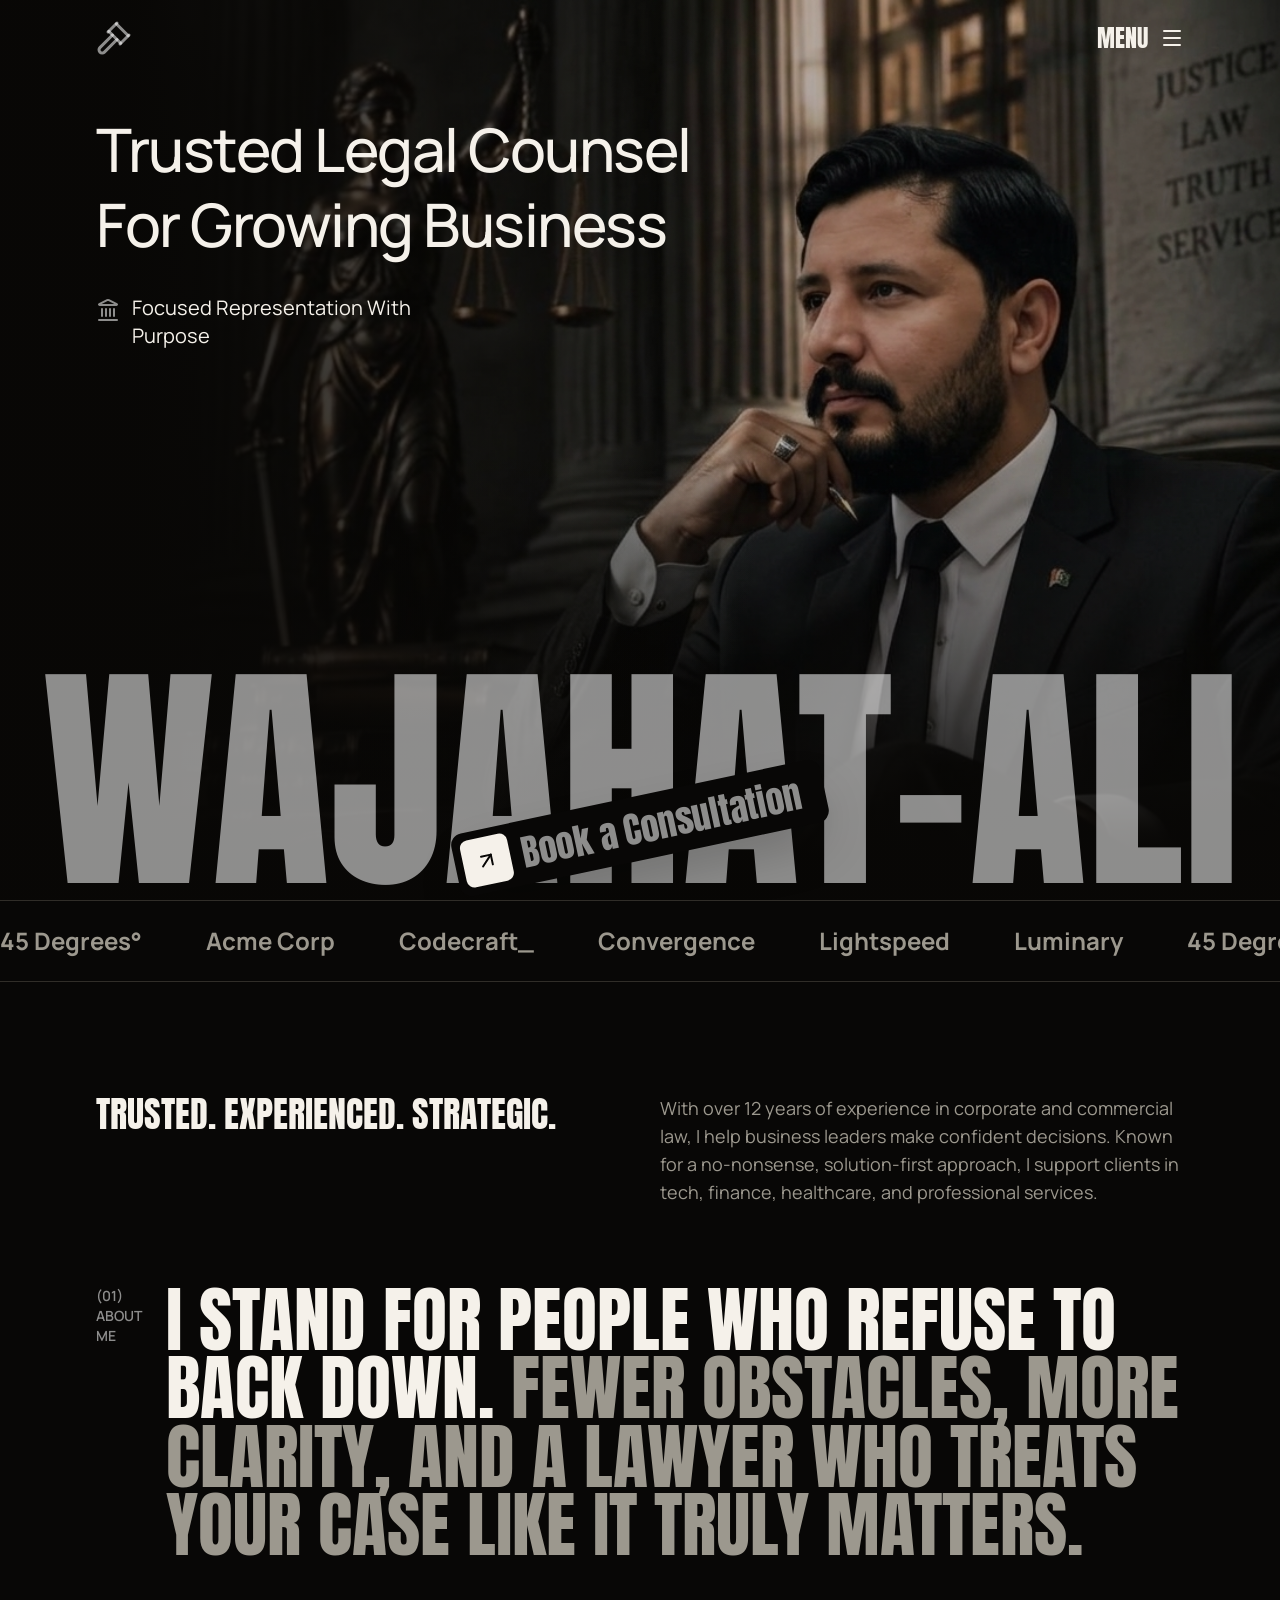
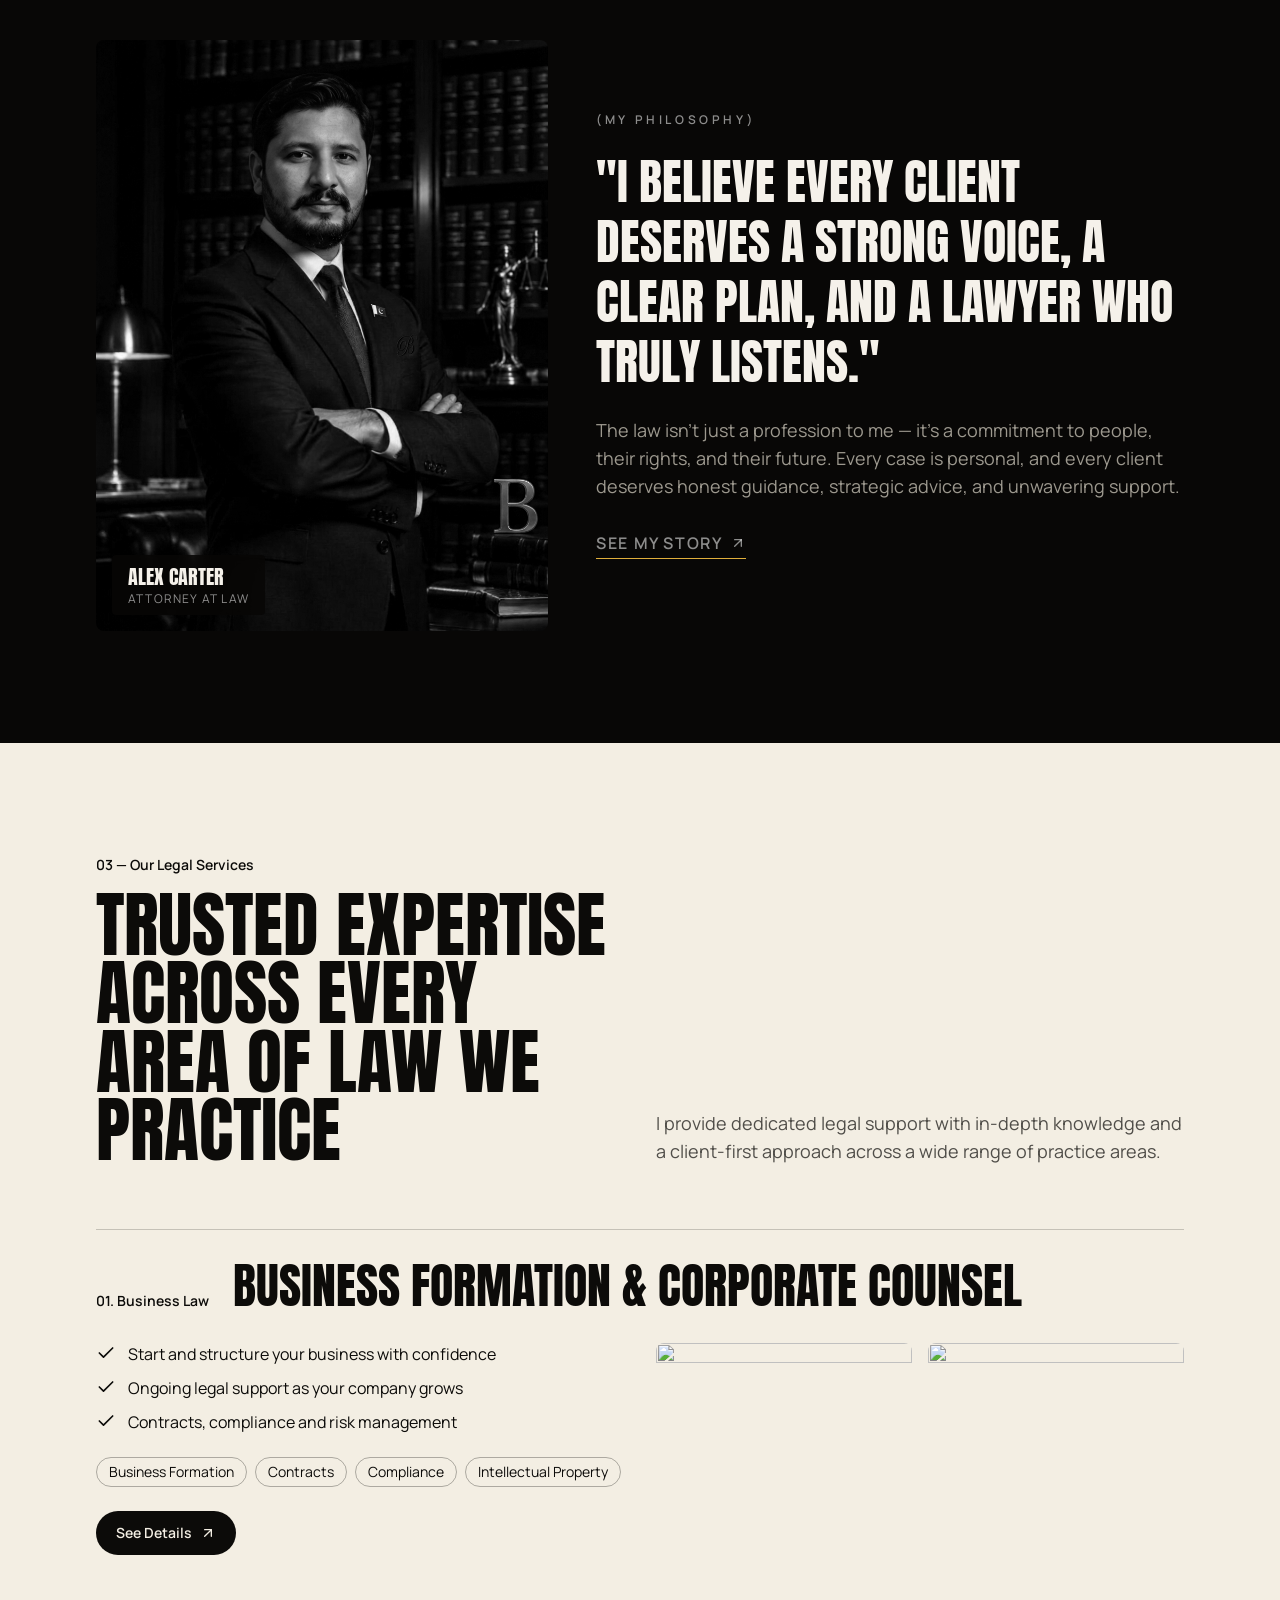
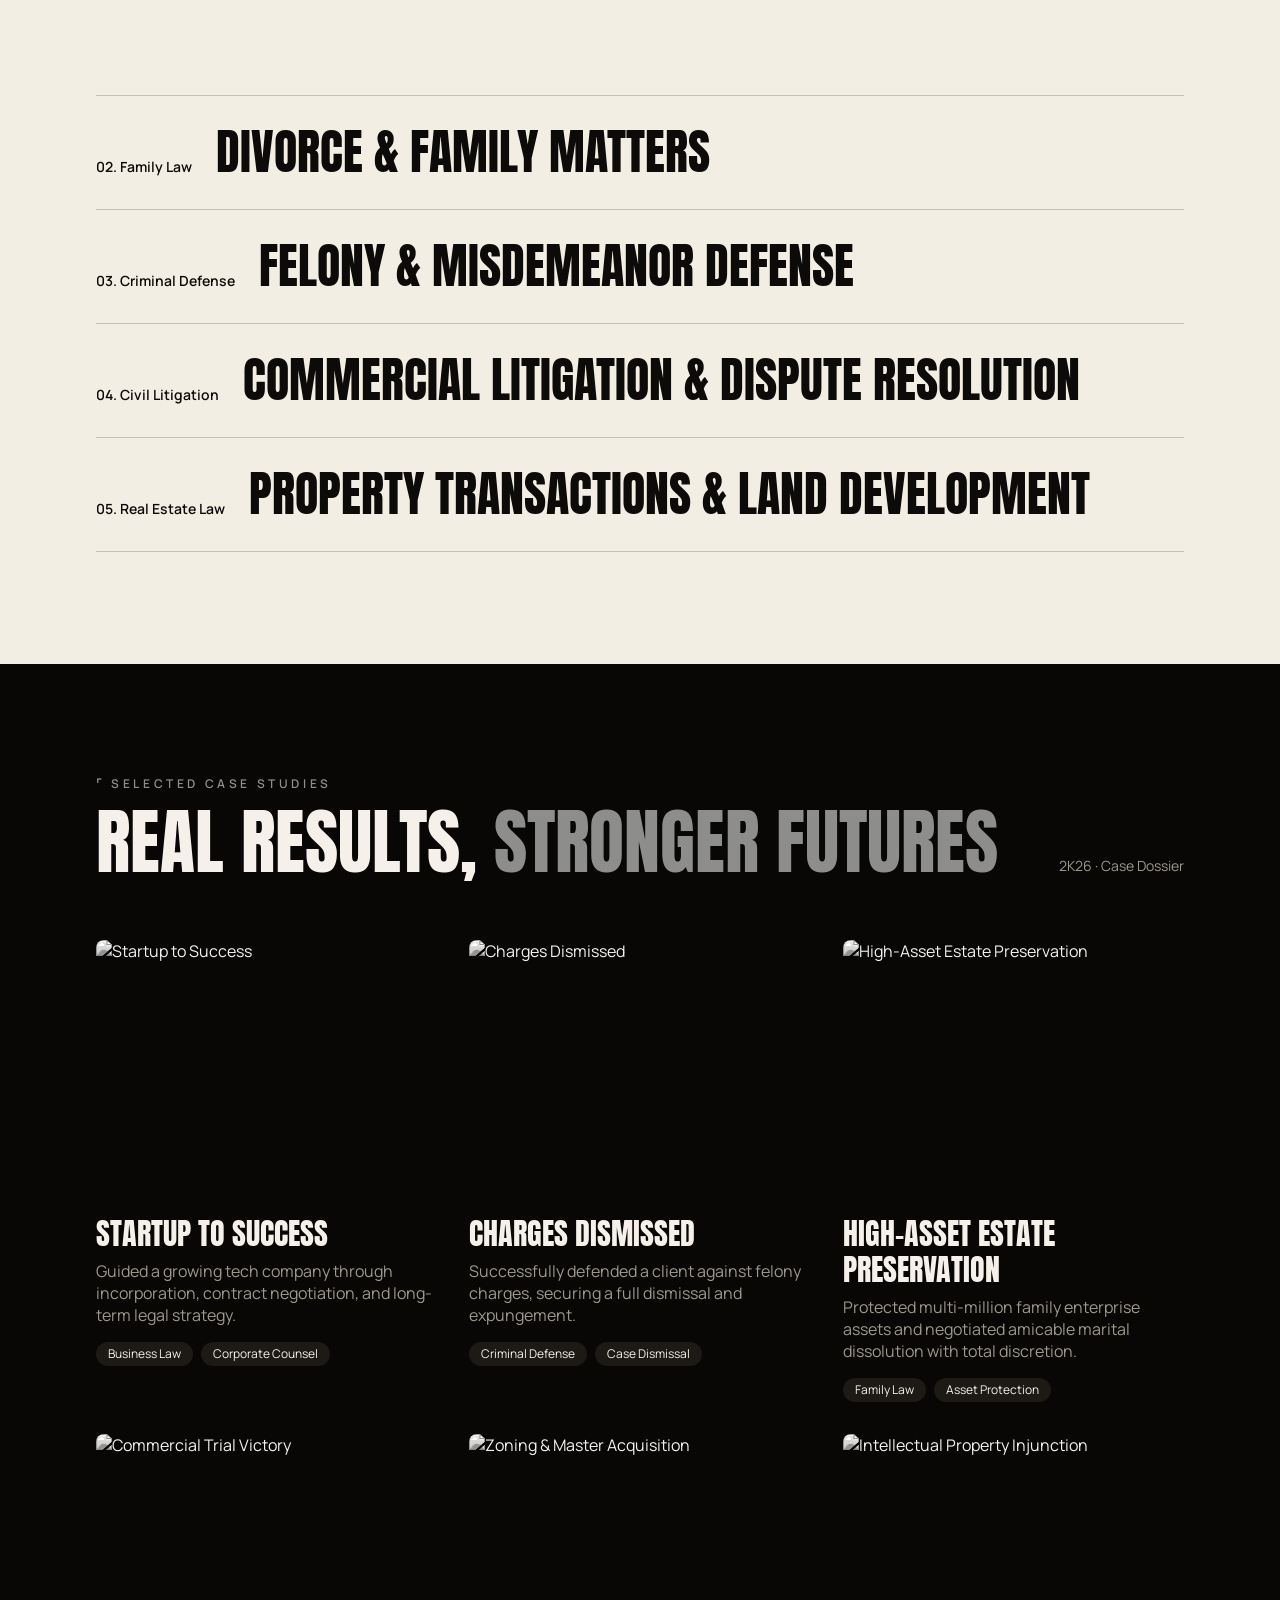
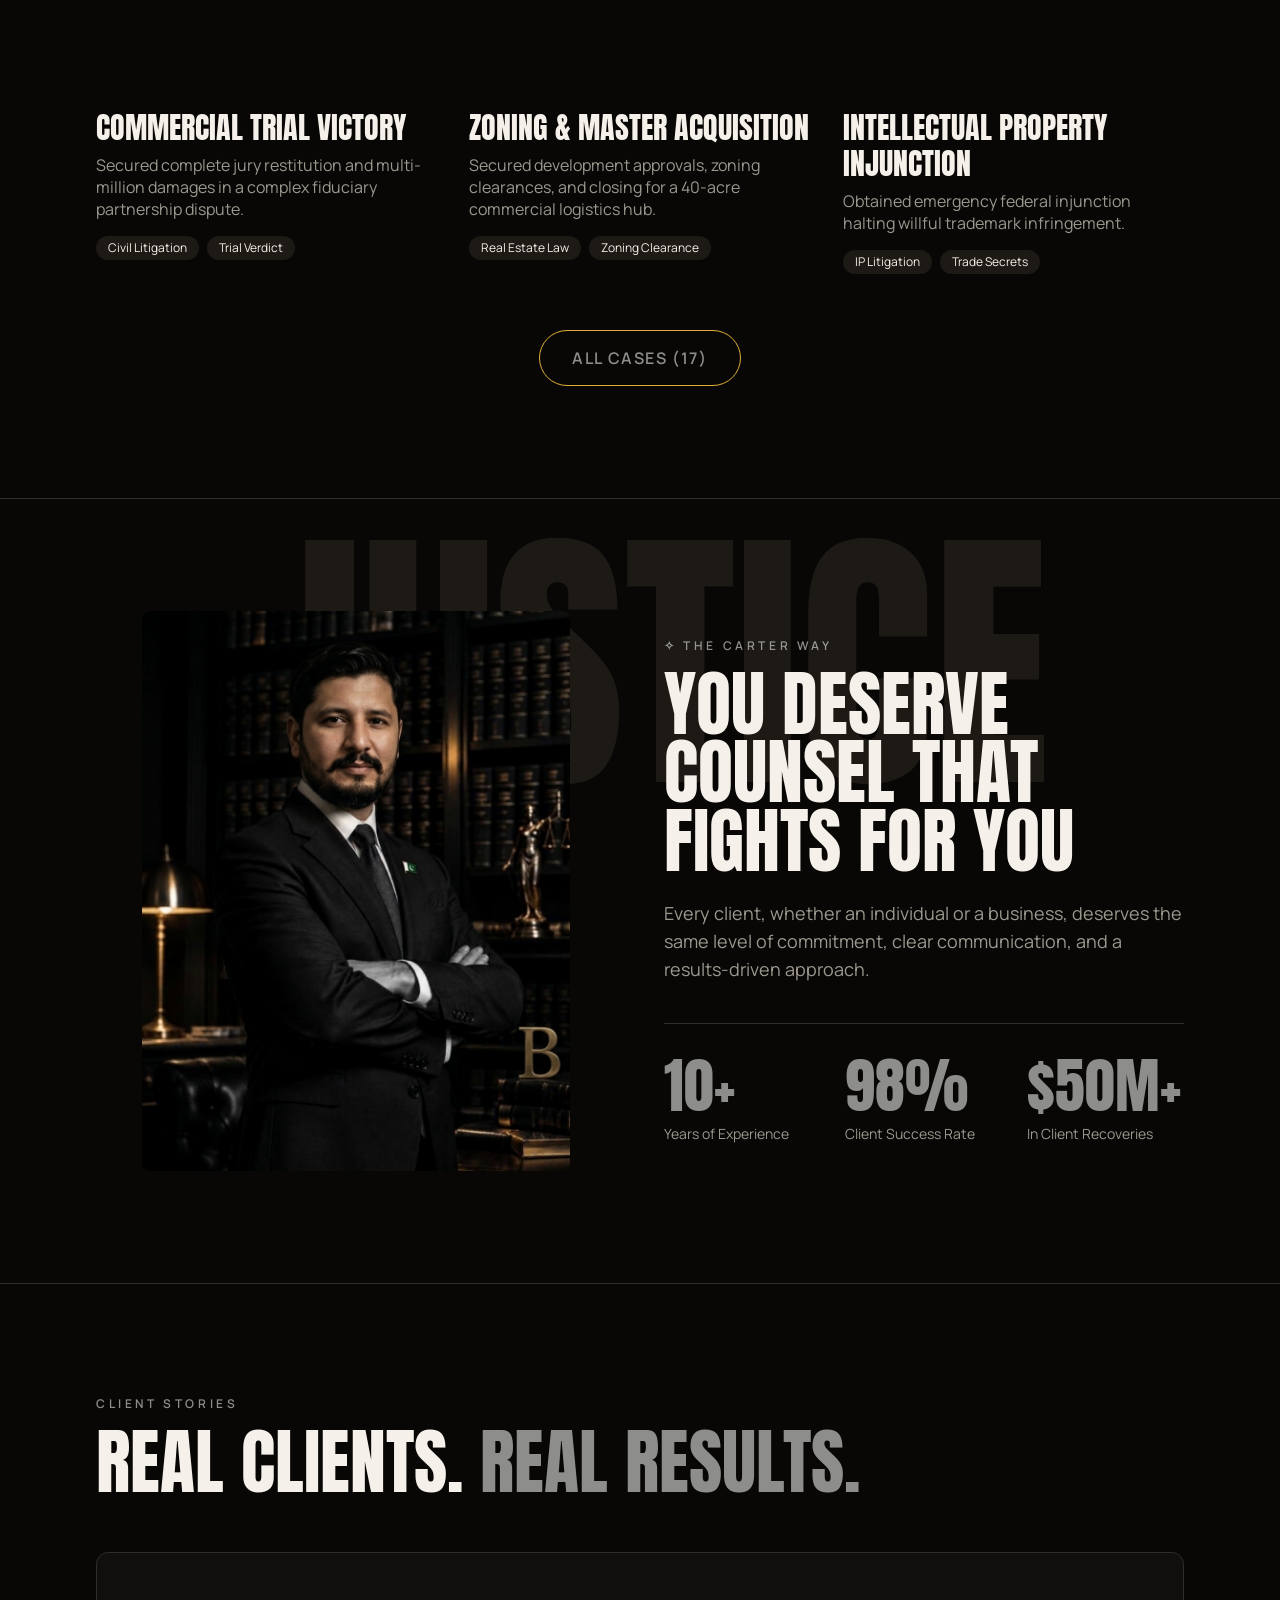
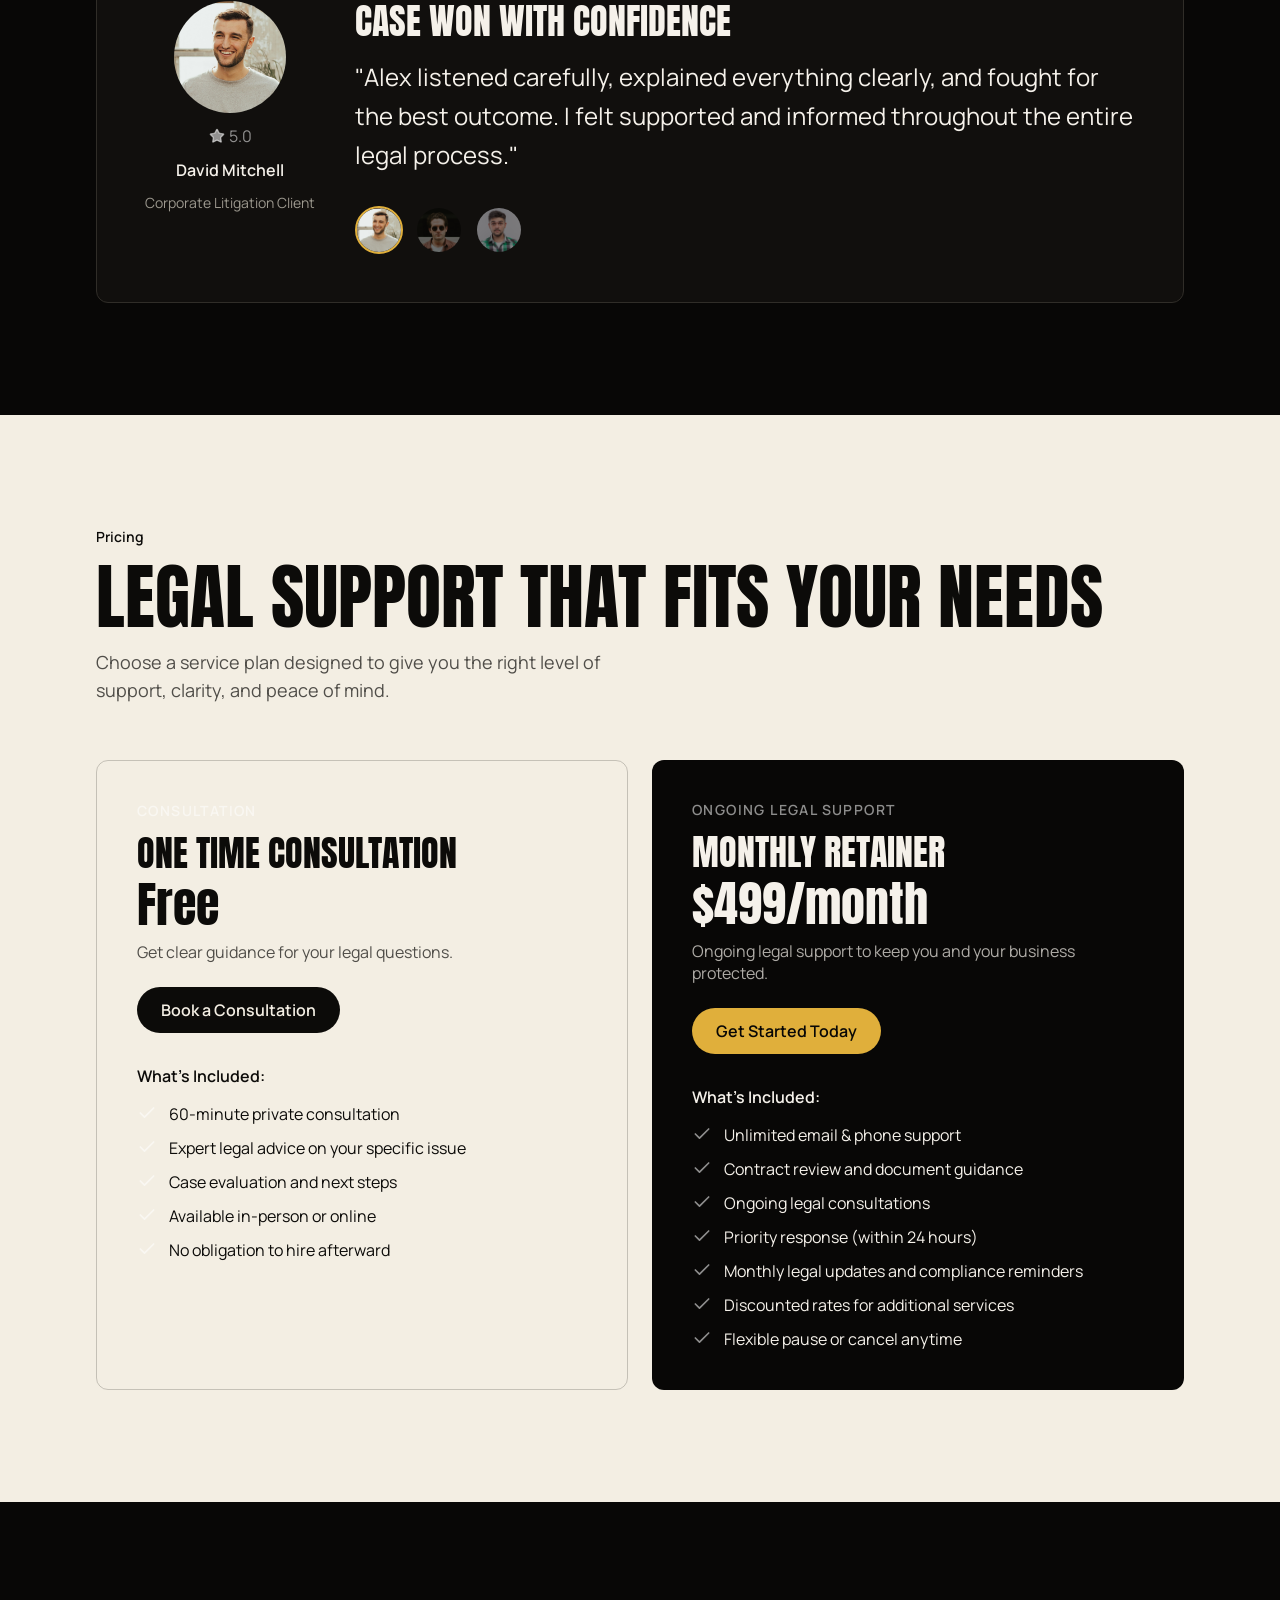
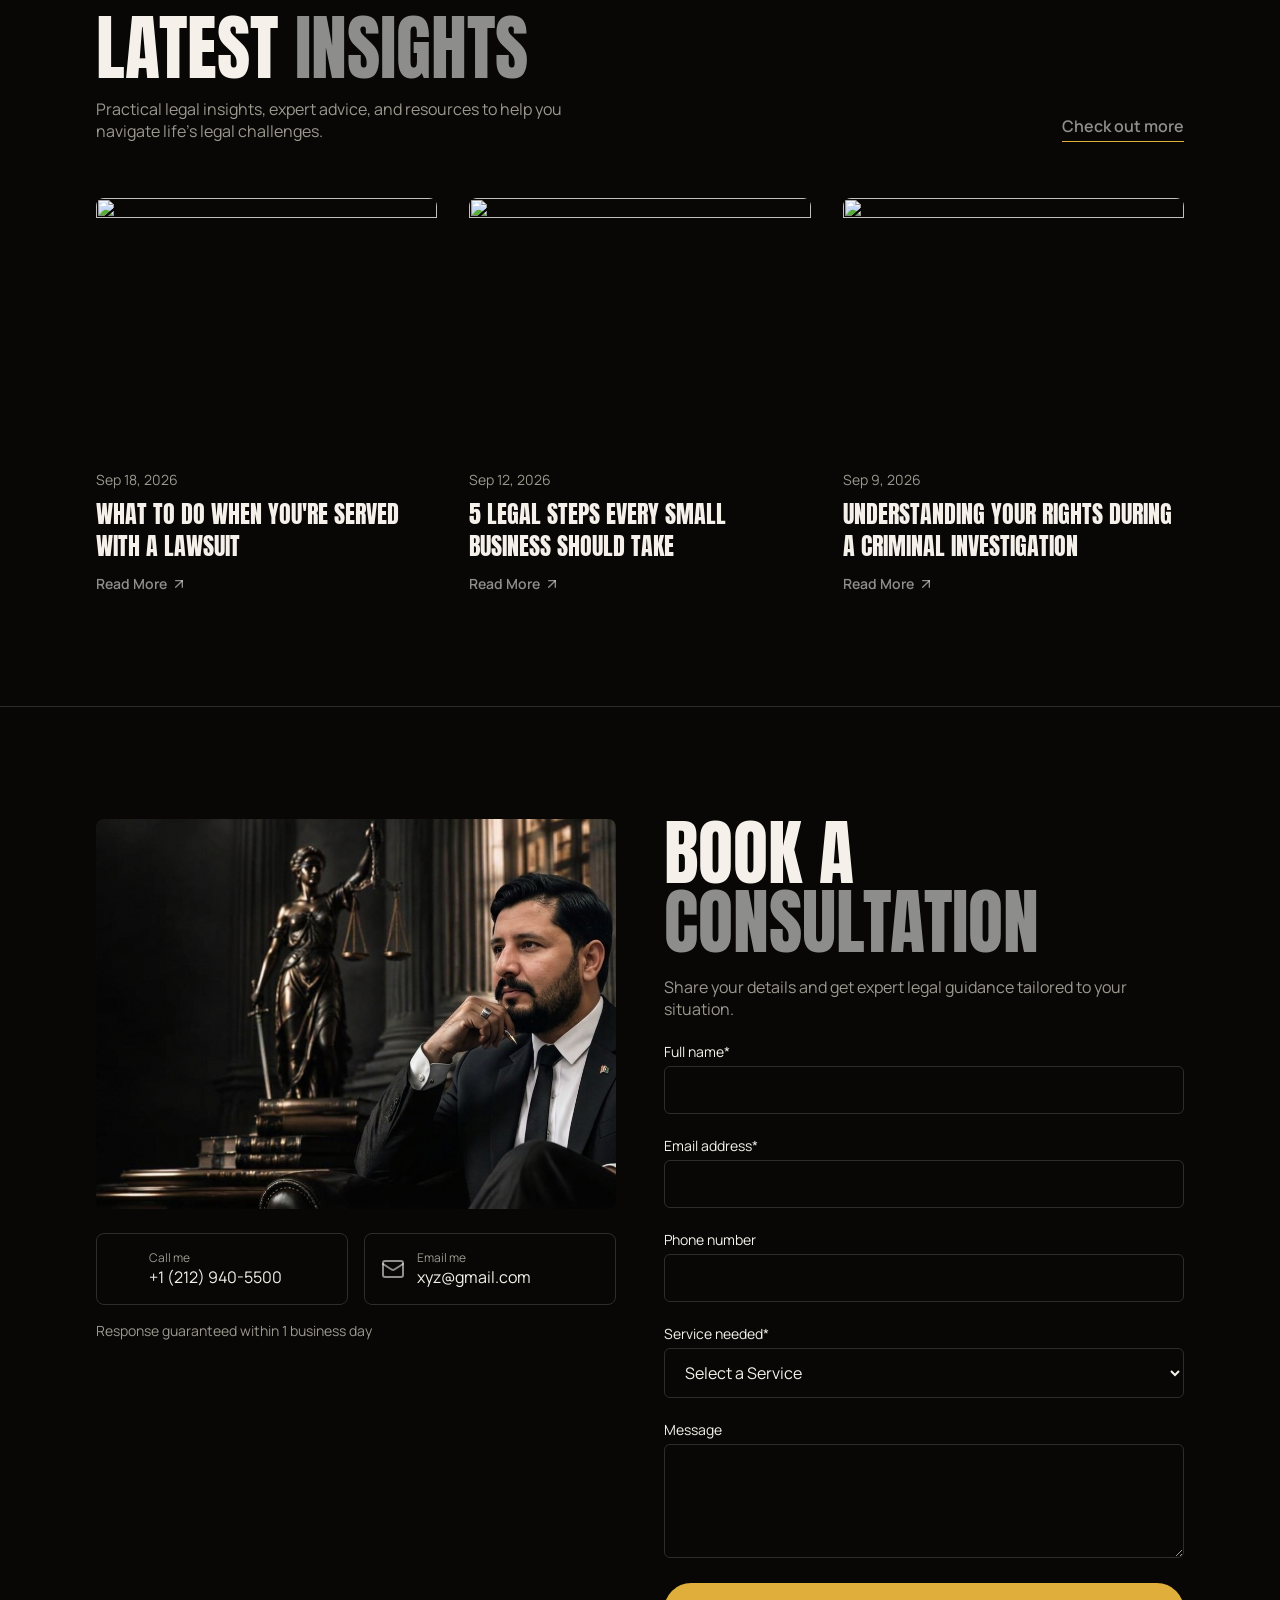
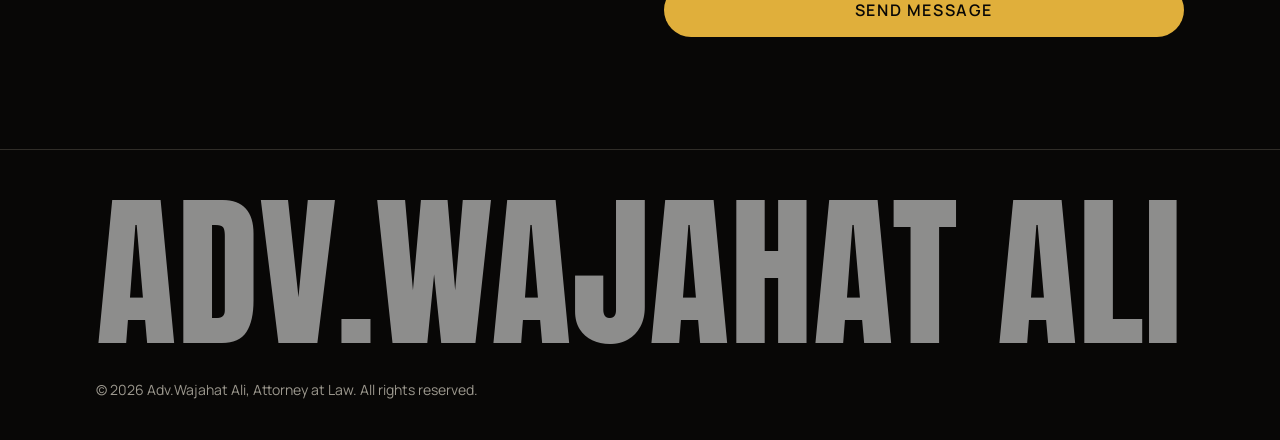
==== commit ca41643a: "Upload website" ====
--- a/index.html
+++ b/index.html
@@ -4,10 +4,10 @@
 <head>
     <meta charset="UTF-8">
     <meta name="viewport" content="width=device-width, initial-scale=1">
-    <title>Alex Carter — Attorney at Law</title>
+    <title>Wajahat Ali — Attorney at Law</title>
     <meta name="description"
         content="Trusted legal counsel for growing businesses. Business, family, criminal, civil and real estate law.">
-    <meta property="og:title" content="Alex Carter — Attorney at Law">
+    <meta property="og:title" content="Wajahat Ali — Attorney at Law">
     <meta property="og:description" content="Trusted legal counsel for growing businesses.">
     <meta property="og:type" content="website">
     <meta name="twitter:card" content="summary_large_image">
@@ -41,9 +41,9 @@
                     <path d="M4 19h16"></path>
                 </svg></button></header>
         <section class="relative flex min-h-screen flex-col justify-between overflow-hidden"
-            data-tsd-source="/src/routes/index.tsx:87:7" id="top"><img alt="Alex Carter, attorney"
+            data-tsd-source="/src/routes/index.tsx:87:7" id="top"><img alt="Wajahat Ali, attorney"
                 class="absolute inset-0 h-full w-full object-cover object-right opacity-70"
-                data-tsd-source="/src/routes/index.tsx:88:9" height="1088" src="assets/photo-1.jpg" width="1920" />
+                data-tsd-source="/src/routes/index.tsx:88:9" height="1088" src="assets/Gemini_Generated_Image_q0xbypq0xbypq0xb.jpg" width="1920" />
             <div class="absolute inset-0 hero-shade" data-tsd-source="/src/routes/index.tsx:89:9"></div>
             <div class="relative z-10 flex items-start justify-between px-6 pt-28 md:px-24"
                 data-tsd-source="/src/routes/index.tsx:90:9">
@@ -100,7 +100,7 @@
             </div>
             <div class="relative z-10 px-4 pb-4" data-tsd-source="/src/routes/index.tsx:104:9">
                 <p class="select-none text-center font-display text-[19vw] uppercase leading-[0.85] text-primary"
-                    data-tsd-source="/src/routes/index.tsx:105:11">Alex-Carter</p><a
+                    data-tsd-source="/src/routes/index.tsx:105:11">Wajahat-Ali</p><a
                     class="absolute bottom-[18%] left-1/2 flex -translate-x-1/2 -rotate-12 items-center gap-3 rounded-xl bg-background py-2 pl-2 pr-6 shadow-2xl transition-transform hover:-rotate-6"
                     data-tsd-source="/src/routes/index.tsx:106:11" href="#contact"><span
                         class="flex h-12 w-12 items-center justify-center rounded-lg bg-foreground text-background"
@@ -180,9 +180,9 @@
             </div>
             <div class="mt-20 grid items-center gap-12 md:grid-cols-[1fr_1.3fr]"
                 data-tsd-source="/src/routes/index.tsx:130:9">
-                <figure class="relative" data-tsd-source="/src/routes/index.tsx:131:11"><img alt="Alex Carter"
+                <figure class="relative" data-tsd-source="/src/routes/index.tsx:131:11"><img alt="Wajahat Ali"
                         class="w-full rounded-lg object-cover grayscale" data-tsd-source="/src/routes/index.tsx:132:13"
-                        height="1088" loading="lazy" src="assets/photo-2.jpg" width="832" />
+                        height="1088" loading="lazy" src="assets/Gemini_Generated_Image_5yd4kw5yd4kw5yd4.jpg" width="832" />
                     <figcaption class="absolute bottom-4 left-4 rounded bg-background/80 px-4 py-2 backdrop-blur"
                         data-tsd-source="/src/routes/index.tsx:133:13">
                         <p class="font-display text-xl uppercase" data-tsd-source="/src/routes/index.tsx:134:15">Alex
@@ -447,8 +447,8 @@
             <p class="pointer-events-none absolute inset-x-0 top-6 text-center font-display text-[22vw] uppercase leading-none text-secondary"
                 data-tsd-source="/src/routes/index.tsx:198:9">Justice</p>
             <div class="relative grid items-center gap-12 md:grid-cols-2" data-tsd-source="/src/routes/index.tsx:199:9">
-                <img alt="Alex Carter, senior legal counsel" class="mx-auto max-h-[560px] rounded-lg object-cover"
-                    data-tsd-source="/src/routes/index.tsx:200:11" loading="lazy" src="assets/photo-2.jpg" />
+                <img alt="Wajahat Ali, senior legal counsel" class="mx-auto max-h-[560px] rounded-lg object-cover"
+                    data-tsd-source="/src/routes/index.tsx:200:11" loading="lazy" src="assets/Gemini_Generated_Image_5yd4kw5yd4kw5yd4.jpg" />
                 <div data-tsd-source="/src/routes/index.tsx:201:11">
                     <p class="text-xs font-semibold uppercase tracking-[0.3em] text-primary"
                         data-tsd-source="/src/routes/index.tsx:53:10">✧ The Carter Way</p>
@@ -722,9 +722,9 @@
         </section>
         <section class="grid gap-12 border-t border-border px-6 py-28 md:grid-cols-2 md:px-24"
             data-tsd-source="/src/routes/index.tsx:280:7" id="contact">
-            <div data-tsd-source="/src/routes/index.tsx:281:9"><img alt="Alex Carter in his office"
+            <div data-tsd-source="/src/routes/index.tsx:281:9"><img alt="Wajahat Ali in his office"
                     class="aspect-[4/3] w-full rounded-lg object-cover" data-tsd-source="/src/routes/index.tsx:282:11"
-                    loading="lazy" src="assets/photo-1.jpg" />
+                    loading="lazy" src="assets/Gemini_Generated_Image_q0xbypq0xbypq0xb.jpg" />
                 <div class="mt-6 grid gap-4 sm:grid-cols-2" data-tsd-source="/src/routes/index.tsx:283:11"><a
                         class="flex items-center gap-3 rounded-lg border border-border p-4 hover:border-primary"
                         data-tsd-source="/src/routes/index.tsx:284:13" href="tel:+12129405500"><svg aria-hidden="true"
@@ -739,7 +739,7 @@
                                 data-tsd-source="/src/routes/index.tsx:284:173">Call me</span>+1 (212)
                             940-5500</span></a><a
                         class="flex items-center gap-3 rounded-lg border border-border p-4 hover:border-primary"
-                        data-tsd-source="/src/routes/index.tsx:285:13" href="mailto:alex@carterlaw.com"><svg
+                        data-tsd-source="/src/routes/index.tsx:285:13" href="mailto:xyz@gmail.com"><svg
                             aria-hidden="true" class="lucide lucide-mail text-primary"
                             data-tsd-source="/src/routes/index.tsx:285:142" fill="none" height="24"
                             stroke="currentColor" stroke-linecap="round" stroke-linejoin="round" stroke-width="2"
@@ -749,7 +749,7 @@
                         </svg><span data-tsd-source="/src/routes/index.tsx:285:175"><span
                                 class="block text-xs text-muted-foreground"
                                 data-tsd-source="/src/routes/index.tsx:285:181">Email
-                                me</span>alex@carterlaw.com</span></a></div>
+                                me</span>xyz@gmail.com</span></a></div>
                 <p class="mt-4 text-sm text-muted-foreground" data-tsd-source="/src/routes/index.tsx:287:11">Response
                     guaranteed within 1 business day</p>
             </div>
@@ -791,9 +791,8 @@
         </section>
         <footer class="border-t border-border px-6 py-10 md:px-24" data-tsd-source="/src/routes/index.tsx:305:7">
             <p class="font-display text-[15vw] uppercase leading-none text-primary"
-                data-tsd-source="/src/routes/index.tsx:306:9">Alex Carter</p>
-            <p class="mt-6 text-sm text-muted-foreground" data-tsd-source="/src/routes/index.tsx:307:9">© 2026 Alex
-                Carter, Attorney at Law. All rights reserved.</p>
+                data-tsd-source="/src/routes/index.tsx:306:9">Adv.Wajahat Ali</p>
+            <p class="mt-6 text-sm text-muted-foreground" data-tsd-source="/src/routes/index.tsx:307:9">© 2026 Adv.Wajahat Ali, Attorney at Law. All rights reserved.</p>
         </footer>
     </main>
 </body>
--- a/style.css
+++ b/style.css
@@ -1,1013 +1,4346 @@
 @layer properties {
   @supports (((-webkit-hyphens: none)) and (not (margin-trim: inline))) or ((-moz-orient: inline) and (not (color: rgb(from red r g b)))) {
-  *, ::before, ::after, ::backdrop { --tw-translate-x: 0; --tw-translate-y: 0; --tw-translate-z: 0; --tw-rotate-x: initial; --tw-rotate-y: initial; --tw-rotate-z: initial; --tw-skew-x: initial; --tw-skew-y: initial; --tw-space-y-reverse: 0; --tw-space-x-reverse: 0; --tw-divide-y-reverse: 0; --tw-border-style: solid; --tw-leading: initial; --tw-font-weight: initial; --tw-tracking: initial; --tw-ordinal: initial; --tw-slashed-zero: initial; --tw-numeric-figure: initial; --tw-numeric-spacing: initial; --tw-numeric-fraction: initial; --tw-shadow: 0 0 #0000; --tw-shadow-color: initial; --tw-shadow-alpha: 100%; --tw-inset-shadow: 0 0 #0000; --tw-inset-shadow-color: initial; --tw-inset-shadow-alpha: 100%; --tw-ring-color: initial; --tw-ring-shadow: 0 0 #0000; --tw-inset-ring-color: initial; --tw-inset-ring-shadow: 0 0 #0000; --tw-ring-inset: initial; --tw-ring-offset-width: 0px; --tw-ring-offset-color: #fff; --tw-ring-offset-shadow: 0 0 #0000; --tw-outline-style: solid; --tw-blur: initial; --tw-brightness: initial; --tw-contrast: initial; --tw-grayscale: initial; --tw-hue-rotate: initial; --tw-invert: initial; --tw-opacity: initial; --tw-saturate: initial; --tw-sepia: initial; --tw-drop-shadow: initial; --tw-drop-shadow-color: initial; --tw-drop-shadow-alpha: 100%; --tw-drop-shadow-size: initial; --tw-backdrop-blur: initial; --tw-backdrop-brightness: initial; --tw-backdrop-contrast: initial; --tw-backdrop-grayscale: initial; --tw-backdrop-hue-rotate: initial; --tw-backdrop-invert: initial; --tw-backdrop-opacity: initial; --tw-backdrop-saturate: initial; --tw-backdrop-sepia: initial; --tw-duration: initial; --tw-ease: initial; --tw-scale-x: 1; --tw-scale-y: 1; --tw-scale-z: 1; --tw-content: ""; --tw-animation-delay: 0s; --tw-animation-direction: normal; --tw-animation-duration: initial; --tw-animation-fill-mode: none; --tw-animation-iteration-count: 1; --tw-enter-blur: 0; --tw-enter-opacity: 1; --tw-enter-rotate: 0; --tw-enter-scale: 1; --tw-enter-translate-x: 0; --tw-enter-translate-y: 0; --tw-exit-blur: 0; --tw-exit-opacity: 1; --tw-exit-rotate: 0; --tw-exit-scale: 1; --tw-exit-translate-x: 0; --tw-exit-translate-y: 0; }
-}
-}
+
+    *,
+    ::before,
+    ::after,
+    ::backdrop {
+      --tw-translate-x: 0;
+      --tw-translate-y: 0;
+      --tw-translate-z: 0;
+      --tw-rotate-x: initial;
+      --tw-rotate-y: initial;
+      --tw-rotate-z: initial;
+      --tw-skew-x: initial;
+      --tw-skew-y: initial;
+      --tw-space-y-reverse: 0;
+      --tw-space-x-reverse: 0;
+      --tw-divide-y-reverse: 0;
+      --tw-border-style: solid;
+      --tw-leading: initial;
+      --tw-font-weight: initial;
+      --tw-tracking: initial;
+      --tw-ordinal: initial;
+      --tw-slashed-zero: initial;
+      --tw-numeric-figure: initial;
+      --tw-numeric-spacing: initial;
+      --tw-numeric-fraction: initial;
+      --tw-shadow: 0 0 #0000;
+      --tw-shadow-color: initial;
+      --tw-shadow-alpha: 100%;
+      --tw-inset-shadow: 0 0 #0000;
+      --tw-inset-shadow-color: initial;
+      --tw-inset-shadow-alpha: 100%;
+      --tw-ring-color: initial;
+      --tw-ring-shadow: 0 0 #0000;
+      --tw-inset-ring-color: initial;
+      --tw-inset-ring-shadow: 0 0 #0000;
+      --tw-ring-inset: initial;
+      --tw-ring-offset-width: 0px;
+      --tw-ring-offset-color: #fff;
+      --tw-ring-offset-shadow: 0 0 #0000;
+      --tw-outline-style: solid;
+      --tw-blur: initial;
+      --tw-brightness: initial;
+      --tw-contrast: initial;
+      --tw-grayscale: initial;
+      --tw-hue-rotate: initial;
+      --tw-invert: initial;
+      --tw-opacity: initial;
+      --tw-saturate: initial;
+      --tw-sepia: initial;
+      --tw-drop-shadow: initial;
+      --tw-drop-shadow-color: initial;
+      --tw-drop-shadow-alpha: 100%;
+      --tw-drop-shadow-size: initial;
+      --tw-backdrop-blur: initial;
+      --tw-backdrop-brightness: initial;
+      --tw-backdrop-contrast: initial;
+      --tw-backdrop-grayscale: initial;
+      --tw-backdrop-hue-rotate: initial;
+      --tw-backdrop-invert: initial;
+      --tw-backdrop-opacity: initial;
+      --tw-backdrop-saturate: initial;
+      --tw-backdrop-sepia: initial;
+      --tw-duration: initial;
+      --tw-ease: initial;
+      --tw-scale-x: 1;
+      --tw-scale-y: 1;
+      --tw-scale-z: 1;
+      --tw-content: "";
+      --tw-animation-delay: 0s;
+      --tw-animation-direction: normal;
+      --tw-animation-duration: initial;
+      --tw-animation-fill-mode: none;
+      --tw-animation-iteration-count: 1;
+      --tw-enter-blur: 0;
+      --tw-enter-opacity: 1;
+      --tw-enter-rotate: 0;
+      --tw-enter-scale: 1;
+      --tw-enter-translate-x: 0;
+      --tw-enter-translate-y: 0;
+      --tw-exit-blur: 0;
+      --tw-exit-opacity: 1;
+      --tw-exit-rotate: 0;
+      --tw-exit-scale: 1;
+      --tw-exit-translate-x: 0;
+      --tw-exit-translate-y: 0;
+    }
+  }
+}
+
 @layer theme {
-  :root, :host { --font-mono: ui-monospace, SFMono-Regular, Menlo, Monaco, Consolas, "Liberation Mono",
-      "Courier New", monospace; --color-black: #000; --spacing: .25rem; --container-sm: 24rem; --container-md: 28rem; --container-lg: 32rem; --container-xl: 36rem; --container-2xl: 42rem; --text-xs: .75rem; --text-xs--line-height: calc(1 / .75); --text-sm: .875rem; --text-sm--line-height: calc(1.25 / .875); --text-base: 1rem; --text-base--line-height: calc(1.5 / 1); --text-lg: 1.125rem; --text-lg--line-height: calc(1.75 / 1.125); --text-xl: 1.25rem; --text-xl--line-height: calc(1.75 / 1.25); --text-2xl: 1.5rem; --text-2xl--line-height: calc(2 / 1.5); --text-3xl: 1.875rem; --text-3xl--line-height: calc(2.25 / 1.875); --text-4xl: 2.25rem; --text-4xl--line-height: calc(2.5 / 2.25); --text-5xl: 3rem; --text-5xl--line-height: 1; --text-6xl: 3.75rem; --text-6xl--line-height: 1; --text-7xl: 4.5rem; --text-7xl--line-height: 1; --text-8xl: 6rem; --text-8xl--line-height: 1; --font-weight-normal: 400; --font-weight-medium: 500; --font-weight-semibold: 600; --font-weight-bold: 700; --tracking-tight: -.025em; --tracking-wider: .05em; --tracking-widest: .1em; --leading-tight: 1.25; --leading-relaxed: 1.625; --ease-in-out: cubic-bezier(.4, 0, .2, 1); --animate-pulse: pulse 2s cubic-bezier(.4, 0, .6, 1) infinite; --aspect-video: 16 / 9; --default-transition-duration: .15s; --default-transition-timing-function: cubic-bezier(.4, 0, .2, 1); --default-font-family: "Manrope", sans-serif; --default-mono-font-family: var(--font-mono); --color-background: var(--background); --color-foreground: var(--foreground); --color-border: var(--border); }
-}
+
+  :root,
+  :host {
+    --font-mono: ui-monospace, SFMono-Regular, Menlo, Monaco, Consolas, "Liberation Mono", "Courier New", monospace;
+    --color-black: #000;
+    --spacing: .25rem;
+    --container-sm: 24rem;
+    --container-md: 28rem;
+    --container-lg: 32rem;
+    --container-xl: 36rem;
+    --container-2xl: 42rem;
+    --text-xs: .75rem;
+    --text-xs--line-height: calc(1 / .75);
+    --text-sm: .875rem;
+    --text-sm--line-height: calc(1.25 / .875);
+    --text-base: 1rem;
+    --text-base--line-height: calc(1.5 / 1);
+    --text-lg: 1.125rem;
+    --text-lg--line-height: calc(1.75 / 1.125);
+    --text-xl: 1.25rem;
+    --text-xl--line-height: calc(1.75 / 1.25);
+    --text-2xl: 1.5rem;
+    --text-2xl--line-height: calc(2 / 1.5);
+    --text-3xl: 1.875rem;
+    --text-3xl--line-height: calc(2.25 / 1.875);
+    --text-4xl: 2.25rem;
+    --text-4xl--line-height: calc(2.5 / 2.25);
+    --text-5xl: 3rem;
+    --text-5xl--line-height: 1;
+    --text-6xl: 3.75rem;
+    --text-6xl--line-height: 1;
+    --text-7xl: 4.5rem;
+    --text-7xl--line-height: 1;
+    --text-8xl: 6rem;
+    --text-8xl--line-height: 1;
+    --font-weight-normal: 400;
+    --font-weight-medium: 500;
+    --font-weight-semibold: 600;
+    --font-weight-bold: 700;
+    --tracking-tight: -.025em;
+    --tracking-wider: .05em;
+    --tracking-widest: .1em;
+    --leading-tight: 1.25;
+    --leading-relaxed: 1.625;
+    --ease-in-out: cubic-bezier(.4, 0, .2, 1);
+    --animate-pulse: pulse 2s cubic-bezier(.4, 0, .6, 1) infinite;
+    --aspect-video: 16 / 9;
+    --default-transition-duration: .15s;
+    --default-transition-timing-function: cubic-bezier(.4, 0, .2, 1);
+    --default-font-family: "Manrope", sans-serif;
+    --default-mono-font-family: var(--font-mono);
+    --color-background: var(--background);
+    --color-foreground: var(--foreground);
+    --color-border: var(--border);
+  }
+}
+
 @layer base {
-  *, ::after, ::before, ::backdrop { box-sizing: border-box; border: 0px solid; margin: 0px; padding: 0px; }
-  ::file-selector-button { box-sizing: border-box; border: 0px solid; margin: 0px; padding: 0px; }
-  html, :host { text-size-adjust: 100%; tab-size: 4; line-height: 1.5; font-family: var(--default-font-family, -apple-system, BlinkMacSystemFont, "Segoe UI", Roboto, "Helvetica Neue", "Noto Sans", Arial, sans-serif, "Apple Color Emoji", "Segoe UI Emoji", "Segoe UI Symbol", "Noto Color Emoji"); font-feature-settings: var(--default-font-feature-settings, normal); font-variation-settings: var(--default-font-variation-settings, normal); -webkit-tap-highlight-color: transparent; }
-  hr { height: 0px; color: inherit; border-top-width: 1px; }
-  abbr:where([title]) { text-decoration: underline dotted; }
-  h1, h2, h3, h4, h5, h6 { font-size: inherit; font-weight: inherit; }
-  a { color: inherit; text-decoration: inherit; }
-  b, strong { font-weight: bolder; }
-  code, kbd, samp, pre { font-family: var(--default-mono-font-family, ui-monospace, SFMono-Regular, Menlo, Monaco, Consolas, "Liberation Mono", "Courier New", monospace); font-feature-settings: var(--default-mono-font-feature-settings, normal); font-variation-settings: var(--default-mono-font-variation-settings, normal); font-size: 1em; }
-  small { font-size: 80%; }
-  sub, sup { vertical-align: baseline; font-size: 75%; line-height: 0; position: relative; }
-  sub { bottom: -0.25em; }
-  sup { top: -0.5em; }
-  table { text-indent: 0px; border-color: inherit; border-collapse: collapse; }
-  progress { vertical-align: baseline; }
-  summary { display: list-item; }
-  ol, ul, menu { list-style: none; }
-  img, svg, video, canvas, audio, iframe, embed, object { vertical-align: middle; display: block; }
-  img, video { max-width: 100%; height: auto; }
-  button, input, select, optgroup, textarea { font: inherit; letter-spacing: inherit; color: inherit; opacity: 1; background-color: rgba(0, 0, 0, 0); border-radius: 0px; }
-  ::file-selector-button { font: inherit; letter-spacing: inherit; color: inherit; opacity: 1; background-color: rgba(0, 0, 0, 0); border-radius: 0px; }
-  :where(select:is([multiple], [size])) optgroup { font-weight: bolder; }
-  :where(select:is([multiple], [size])) optgroup option { padding-inline-start: 20px; }
-  ::file-selector-button { margin-inline-end: 4px; }
-  ::placeholder { opacity: 1; }
+
+  *,
+  ::after,
+  ::before,
+  ::backdrop {
+    box-sizing: border-box;
+    border: 0px solid;
+    margin: 0px;
+    padding: 0px;
+  }
+
+  ::file-selector-button {
+    box-sizing: border-box;
+    border: 0px solid;
+    margin: 0px;
+    padding: 0px;
+  }
+
+  html,
+  : host {
+    text-size-adjust: 100%;
+    tab-size: 4;
+    line-height: 1.5;
+    font-family: var(--default-font-family, -apple-system, BlinkMacSystemFont, "Segoe UI", Roboto, "Helvetica Neue", "Noto Sans", Arial, sans-serif, "Apple Color Emoji", "Segoe UI Emoji", "Segoe UI Symbol", "Noto Color Emoji");
+    font-feature-settings: var(--default-font-feature-settings, normal);
+    font-variation-settings: var(--default-font-variation-settings, normal);
+    -webkit-tap-highlight-color: transparent;
+  }
+
+  hr {
+    height: 0px;
+    color: inherit;
+    border-top-width: 1px;
+  }
+
+  abbr: where([title]) {
+    text-decoration: underline dotted;
+  }
+
+  h1,
+  h2,
+  h3,
+  h4,
+  h5,
+  h6 {
+    font-size: inherit;
+    font-weight: inherit;
+  }
+
+  a {
+    color: inherit;
+    text-decoration: inherit;
+  }
+
+  b,
+  strong {
+    font-weight: bolder;
+  }
+
+  code,
+  kbd,
+  samp,
+  pre {
+    font-family: var(--default-mono-font-family, ui-monospace, SFMono-Regular, Menlo, Monaco, Consolas, "Liberation Mono", "Courier New", monospace);
+    font-feature-settings: var(--default-mono-font-feature-settings, normal);
+    font-variation-settings: var(--default-mono-font-variation-settings, normal);
+    font-size: 1em;
+  }
+
+  small {
+    font-size: 80%;
+  }
+
+  sub,
+  sup {
+    vertical-align: baseline;
+    font-size: 75%;
+    line-height: 0;
+    position: relative;
+  }
+
+  sub {
+    bottom: -0.25em;
+  }
+
+  sup {
+    top: -0.5em;
+  }
+
+  table {
+    text-indent: 0px;
+    border-color: inherit;
+    border-collapse: collapse;
+  }
+
+  progress {
+    vertical-align: baseline;
+  }
+
+  summary {
+    display: list-item;
+  }
+
+  ol,
+  ul,
+  menu {
+    list-style: none;
+  }
+
+  img,
+  svg,
+  video,
+  canvas,
+  audio,
+  iframe,
+  embed,
+  object {
+    vertical-align: middle;
+    display: block;
+  }
+
+  img,
+  video {
+    max-width: 100%;
+    height: auto;
+  }
+
+  button,
+  input,
+  select,
+  optgroup,
+  textarea {
+    font: inherit;
+    letter-spacing: inherit;
+    color: inherit;
+    opacity: 1;
+    background-color: rgba(0, 0, 0, 0);
+    border-radius: 0px;
+  }
+
+  ::file-selector-button {
+    font: inherit;
+    letter-spacing: inherit;
+    color: inherit;
+    opacity: 1;
+    background-color: rgba(0, 0, 0, 0);
+    border-radius: 0px;
+  }
+
+  :where(select: is([multiple], [size])) optgroup {
+    font-weight: bolder;
+  }
+
+  :where(select: is([multiple], [size])) optgroup option {
+    padding-inline-start: 20px;
+  }
+
+  ::file-selector-button {
+    margin-inline-end: 4px;
+  }
+
+  ::placeholder {
+    opacity: 1;
+  }
+
   @supports (not ((-webkit-appearance: -apple-pay-button))) or (contain-intrinsic-size: 1px) {
-  ::placeholder { color: currentcolor; }
+    ::placeholder {
+      color: currentcolor;
+    }
+
+    @supports (color: color-mix(in lab, red, red)) {
+      ::placeholder {
+        color: color-mix(currentcolor, transparent);
+      }
+    }
+  }
+
+  textarea {
+    resize: vertical;
+  }
+
+  ::-webkit-search-decoration {
+    appearance: none;
+  }
+
+  ::-webkit-date-and-time-value {
+    min-height: 1lh;
+    text-align: inherit;
+  }
+
+  ::-webkit-datetime-edit {
+    display: inline-flex;
+  }
+
+  ::-webkit-datetime-edit-fields-wrapper {
+    padding: 0px;
+  }
+
+  ::-webkit-datetime-edit {
+    padding-block: 0px;
+  }
+
+  ::-webkit-datetime-edit-year-field {
+    padding-block: 0px;
+  }
+
+  ::-webkit-datetime-edit-month-field {
+    padding-block: 0px;
+  }
+
+  ::-webkit-datetime-edit-day-field {
+    padding-block: 0px;
+  }
+
+  ::-webkit-datetime-edit-hour-field {
+    padding-block: 0px;
+  }
+
+  ::-webkit-datetime-edit-minute-field {
+    padding-block: 0px;
+  }
+
+  ::-webkit-datetime-edit-second-field {
+    padding-block: 0px;
+  }
+
+  ::-webkit-datetime-edit-millisecond-field {
+    padding-block: 0px;
+  }
+
+  ::-webkit-datetime-edit-meridiem-field {
+    padding-block: 0px;
+  }
+
+  ::-webkit-calendar-picker-indicator {
+    line-height: 1;
+  }
+
+  button,
+  input: where([type="button"], [type="reset"], [type="submit"]) {
+    appearance: button;
+  }
+
+  ::file-selector-button {
+    appearance: button;
+  }
+
+  ::-webkit-inner-spin-button {
+    height: auto;
+  }
+
+  ::-webkit-outer-spin-button {
+    height: auto;
+  }
+
+  [hidden]: where(:not([hidden="until-found"])) {
+    display: none !important;
+  }
+
+  * {
+    border-color: var(--color-border);
+  }
+
+  body {
+    background-color: var(--color-background);
+    color: var(--color-foreground);
+  }
+}
+
+@layer components;
+
+@layer utilities {
+  .pointer-events-none {
+    pointer-events: none;
+  }
+
+  .invisible {
+    visibility: hidden;
+  }
+
+  .sr-only {
+    clip-path: inset(50%);
+    white-space: nowrap;
+    border-width: 0px;
+    width: 1px;
+    height: 1px;
+    margin: -1px;
+    padding: 0px;
+    position: absolute;
+    overflow: hidden;
+  }
+
+  .absolute {
+    position: absolute;
+  }
+
+  .fixed {
+    position: fixed;
+  }
+
+  .relative {
+    position: relative;
+  }
+
+  .inset-0 {
+    inset: 0px;
+  }
+
+  .inset-x-0 {
+    inset-inline: 0px;
+  }
+
+  .inset-y-0 {
+    inset-block: 0px;
+  }
+
+  .-top-12 {
+    top: calc(var(--spacing) * -12);
+  }
+
+  .top-0 {
+    top: 0px;
+  }
+
+  .top-1\.5 {
+    top: calc(var(--spacing) * 1.5);
+  }
+
+  .top-1\/2 {
+    top: 50%;
+  }
+
+  .top-3\.5 {
+    top: calc(var(--spacing) * 3.5);
+  }
+
+  .top-4 {
+    top: calc(var(--spacing) * 4);
+  }
+
+  .top-6 {
+    top: calc(var(--spacing) * 6);
+  }
+
+  .top-\[1px\] {
+    top: 1px;
+  }
+
+  .top-\[50\%\] {
+    top: 50%;
+  }
+
+  .top-\[60\%\] {
+    top: 60%;
+  }
+
+  .top-full {
+    top: 100%;
+  }
+
+  .-right-12 {
+    right: calc(var(--spacing) * -12);
+  }
+
+  .right-0 {
+    right: 0px;
+  }
+
+  .right-1 {
+    right: var(--spacing);
+  }
+
+  .right-2 {
+    right: calc(var(--spacing) * 2);
+  }
+
+  .right-3 {
+    right: calc(var(--spacing) * 3);
+  }
+
+  .right-4 {
+    right: calc(var(--spacing) * 4);
+  }
+
+  .-bottom-12 {
+    bottom: calc(var(--spacing) * -12);
+  }
+
+  .bottom-0 {
+    bottom: 0px;
+  }
+
+  .bottom-4 {
+    bottom: calc(var(--spacing) * 4);
+  }
+
+  .bottom-\[18\%\] {
+    bottom: 18%;
+  }
+
+  .-left-12 {
+    left: calc(var(--spacing) * -12);
+  }
+
+  .left-0 {
+    left: 0px;
+  }
+
+  .left-1\/2 {
+    left: 50%;
+  }
+
+  .left-2 {
+    left: calc(var(--spacing) * 2);
+  }
+
+  .left-4 {
+    left: calc(var(--spacing) * 4);
+  }
+
+  .left-\[50\%\] {
+    left: 50%;
+  }
+
+  .z-10 {
+    z-index: 10;
+  }
+
+  .z-20 {
+    z-index: 20;
+  }
+
+  .z-50 {
+    z-index: 50;
+  }
+
+  .z-\[1\] {
+    z-index: 1;
+  }
+
+  .z-\[60\] {
+    z-index: 60;
+  }
+
+  .-mx-1 {
+    margin-inline: calc(var(--spacing) * -1);
+  }
+
+  .mx-2 {
+    margin-inline: calc(var(--spacing) * 2);
+  }
+
+  .mx-3\.5 {
+    margin-inline: calc(var(--spacing) * 3.5);
+  }
+
+  .mx-auto {
+    margin-inline: auto;
+  }
+
+  .my-0\.5 {
+    margin-block: calc(var(--spacing) * .5);
+  }
+
+  .my-1 {
+    margin-block: var(--spacing);
+  }
+
+  .-mt-4 {
+    margin-top: calc(var(--spacing) * -4);
+  }
+
+  .mt-1 {
+    margin-top: var(--spacing);
+  }
+
+  .mt-1\.5 {
+    margin-top: calc(var(--spacing) * 1.5);
+  }
+
+  .mt-2 {
+    margin-top: calc(var(--spacing) * 2);
+  }
+
+  .mt-3 {
+    margin-top: calc(var(--spacing) * 3);
+  }
+
+  .mt-4 {
+    margin-top: calc(var(--spacing) * 4);
+  }
+
+  .mt-5 {
+    margin-top: calc(var(--spacing) * 5);
+  }
+
+  .mt-6 {
+    margin-top: calc(var(--spacing) * 6);
+  }
+
+  .mt-8 {
+    margin-top: calc(var(--spacing) * 8);
+  }
+
+  .mt-10 {
+    margin-top: calc(var(--spacing) * 10);
+  }
+
+  .mt-12 {
+    margin-top: calc(var(--spacing) * 12);
+  }
+
+  .mt-14 {
+    margin-top: calc(var(--spacing) * 14);
+  }
+
+  .mt-16 {
+    margin-top: calc(var(--spacing) * 16);
+  }
+
+  .mt-20 {
+    margin-top: calc(var(--spacing) * 20);
+  }
+
+  .mt-24 {
+    margin-top: calc(var(--spacing) * 24);
+  }
+
+  .mt-auto {
+    margin-top: auto;
+  }
+
+  .mr-2 {
+    margin-right: calc(var(--spacing) * 2);
+  }
+
+  .mb-1 {
+    margin-bottom: var(--spacing);
+  }
+
+  .-ml-4 {
+    margin-left: calc(var(--spacing) * -4);
+  }
+
+  .ml-1 {
+    margin-left: var(--spacing);
+  }
+
+  .ml-auto {
+    margin-left: auto;
+  }
+
+  .block {
+    display: block;
+  }
+
+  .flex {
+    display: flex;
+  }
+
+  .grid {
+    display: grid;
+  }
+
+  .hidden {
+    display: none;
+  }
+
+  .inline-flex {
+    display: inline-flex;
+  }
+
+  .table {
+    display: table;
+  }
+
+  .aspect-\[4\/3\] {
+    aspect-ratio: 4 / 3;
+  }
+
+  .aspect-\[4\/5\] {
+    aspect-ratio: 4 / 5;
+  }
+
+  .aspect-square {
+    aspect-ratio: 1 / 1;
+  }
+
+  .aspect-video {
+    aspect-ratio: var(--aspect-video);
+  }
+
+  .size-\(--cell-size\) {
+    width: var(--cell-size);
+    height: var(--cell-size);
+  }
+
+  .size-4 {
+    width: calc(var(--spacing) * 4);
+    height: calc(var(--spacing) * 4);
+  }
+
+  .h-\(--cell-size\) {
+    height: var(--cell-size);
+  }
+
+  .h-1\.5 {
+    height: calc(var(--spacing) * 1.5);
+  }
+
+  .h-2 {
+    height: calc(var(--spacing) * 2);
+  }
+
+  .h-2\.5 {
+    height: calc(var(--spacing) * 2.5);
+  }
+
+  .h-3 {
+    height: calc(var(--spacing) * 3);
+  }
+
+  .h-3\.5 {
+    height: calc(var(--spacing) * 3.5);
+  }
+
+  .h-4 {
+    height: calc(var(--spacing) * 4);
+  }
+
+  .h-5 {
+    height: calc(var(--spacing) * 5);
+  }
+
+  .h-6 {
+    height: calc(var(--spacing) * 6);
+  }
+
+  .h-7 {
+    height: calc(var(--spacing) * 7);
+  }
+
+  .h-8 {
+    height: calc(var(--spacing) * 8);
+  }
+
+  .h-9 {
+    height: calc(var(--spacing) * 9);
+  }
+
+  .h-10 {
+    height: calc(var(--spacing) * 10);
+  }
+
+  .h-12 {
+    height: calc(var(--spacing) * 12);
+  }
+
+  .h-28 {
+    height: calc(var(--spacing) * 28);
+  }
+
+  .h-\[1px\] {
+    height: 1px;
+  }
+
+  .h-\[var\(--radix-navigation-menu-viewport-height\)\] {
+    height: var(--radix-navigation-menu-viewport-height);
+  }
+
+  .h-\[var\(--radix-select-trigger-height\)\] {
+    height: var(--radix-select-trigger-height);
+  }
+
+  .h-auto {
+    height: auto;
+  }
+
+  .h-full {
+    height: 100%;
+  }
+
+  .h-px {
+    height: 1px;
+  }
+
+  .h-svh {
+    height: 100svh;
+  }
+
+  .max-h-\(--radix-context-menu-content-available-height\) {
+    max-height: var(--radix-context-menu-content-available-height);
+  }
+
+  .max-h-\(--radix-select-content-available-height\) {
+    max-height: var(--radix-select-content-available-height);
+  }
+
+  .max-h-\[300px\] {
+    max-height: 300px;
+  }
+
+  .max-h-\[560px\] {
+    max-height: 560px;
+  }
+
+  .max-h-\[var\(--radix-dropdown-menu-content-available-height\)\] {
+    max-height: var(--radix-dropdown-menu-content-available-height);
+  }
+
+  .min-h-0 {
+    min-height: 0px;
+  }
+
+  .min-h-\[60px\] {
+    min-height: 60px;
+  }
+
+  .min-h-screen {
+    min-height: 100vh;
+  }
+
+  .min-h-svh {
+    min-height: 100svh;
+  }
+
+  .w-\(--cell-size\) {
+    width: var(--cell-size);
+  }
+
+  .w-\(--sidebar-width\) {
+    width: var(--sidebar-width);
+  }
+
+  .w-0 {
+    width: 0px;
+  }
+
+  .w-1 {
+    width: var(--spacing);
+  }
+
+  .w-1\.5 {
+    width: calc(var(--spacing) * 1.5);
+  }
+
+  .w-2 {
+    width: calc(var(--spacing) * 2);
+  }
+
+  .w-2\.5 {
+    width: calc(var(--spacing) * 2.5);
+  }
+
+  .w-3 {
+    width: calc(var(--spacing) * 3);
+  }
+
+  .w-3\.5 {
+    width: calc(var(--spacing) * 3.5);
+  }
+
+  .w-3\/4 {
+    width: 75%;
+  }
+
+  .w-4 {
+    width: calc(var(--spacing) * 4);
+  }
+
+  .w-5 {
+    width: calc(var(--spacing) * 5);
+  }
+
+  .w-6 {
+    width: calc(var(--spacing) * 6);
+  }
+
+  .w-7 {
+    width: calc(var(--spacing) * 7);
+  }
+
+  .w-8 {
+    width: calc(var(--spacing) * 8);
+  }
+
+  .w-9 {
+    width: calc(var(--spacing) * 9);
+  }
+
+  .w-10 {
+    width: calc(var(--spacing) * 10);
+  }
+
+  .w-12 {
+    width: calc(var(--spacing) * 12);
+  }
+
+  .w-28 {
+    width: calc(var(--spacing) * 28);
+  }
+
+  .w-56 {
+    width: calc(var(--spacing) * 56);
+  }
+
+  .w-64 {
+    width: calc(var(--spacing) * 64);
+  }
+
+  .w-72 {
+    width: calc(var(--spacing) * 72);
+  }
+
+  .w-\[1px\] {
+    width: 1px;
+  }
+
+  .w-\[100px\] {
+    width: 100px;
+  }
+
+  .w-auto {
+    width: auto;
+  }
+
+  .w-fit {
+    width: fit-content;
+  }
+
+  .w-full {
+    width: 100%;
+  }
+
+  .w-max {
+    width: max-content;
+  }
+
+  .w-px {
+    width: 1px;
+  }
+
+  .max-w-\(--skeleton-width\) {
+    max-width: var(--skeleton-width);
+  }
+
+  .max-w-2xl {
+    max-width: var(--container-2xl);
+  }
+
+  .max-w-lg {
+    max-width: var(--container-lg);
+  }
+
+  .max-w-max {
+    max-width: max-content;
+  }
+
+  .max-w-md {
+    max-width: var(--container-md);
+  }
+
+  .max-w-sm {
+    max-width: var(--container-sm);
+  }
+
+  .max-w-xl {
+    max-width: var(--container-xl);
+  }
+
+  .min-w-\(--cell-size\) {
+    min-width: var(--cell-size);
+  }
+
+  .min-w-0 {
+    min-width: 0px;
+  }
+
+  .min-w-5 {
+    min-width: calc(var(--spacing) * 5);
+  }
+
+  .min-w-8 {
+    min-width: calc(var(--spacing) * 8);
+  }
+
+  .min-w-9 {
+    min-width: calc(var(--spacing) * 9);
+  }
+
+  .min-w-10 {
+    min-width: calc(var(--spacing) * 10);
+  }
+
+  .min-w-\[8rem\] {
+    min-width: 8rem;
+  }
+
+  .min-w-\[12rem\] {
+    min-width: 12rem;
+  }
+
+  .min-w-\[var\(--radix-select-trigger-width\)\] {
+    min-width: var(--radix-select-trigger-width);
+  }
+
+  .flex-1 {
+    flex: 1 1 0%;
+  }
+
+  .shrink-0 {
+    flex-shrink: 0;
+  }
+
+  .grow {
+    flex-grow: 1;
+  }
+
+  .grow-0 {
+    flex-grow: 0;
+  }
+
+  .basis-full {
+    flex-basis: 100%;
+  }
+
+  .caption-bottom {
+    caption-side: bottom;
+  }
+
+  .border-collapse {
+    border-collapse: collapse;
+  }
+
+  .origin-\(--radix-context-menu-content-transform-origin\) {
+    transform-origin: var(--radix-context-menu-content-transform-origin);
+  }
+
+  .origin-\(--radix-dropdown-menu-content-transform-origin\) {
+    transform-origin: var(--radix-dropdown-menu-content-transform-origin);
+  }
+
+  .origin-\(--radix-hover-card-content-transform-origin\) {
+    transform-origin: var(--radix-hover-card-content-transform-origin);
+  }
+
+  .origin-\(--radix-menubar-content-transform-origin\) {
+    transform-origin: var(--radix-menubar-content-transform-origin);
+  }
+
+  .origin-\(--radix-popover-content-transform-origin\) {
+    transform-origin: var(--radix-popover-content-transform-origin);
+  }
+
+  .origin-\(--radix-select-content-transform-origin\) {
+    transform-origin: var(--radix-select-content-transform-origin);
+  }
+
+  .origin-\(--radix-tooltip-content-transform-origin\) {
+    transform-origin: var(--radix-tooltip-content-transform-origin);
+  }
+
+  .-translate-x-1\/2 {
+    --tw-translate-x: calc(calc(1 / 2 * 100%) * -1);
+    translate: var(--tw-translate-x) var(--tw-translate-y);
+  }
+
+  .-translate-x-px {
+    --tw-translate-x: -1px;
+    translate: var(--tw-translate-x) var(--tw-translate-y);
+  }
+
+  .translate-x-\[-50\%\] {
+    --tw-translate-x: -50%;
+    translate: var(--tw-translate-x) var(--tw-translate-y);
+  }
+
+  .translate-x-px {
+    --tw-translate-x: 1px;
+    translate: var(--tw-translate-x) var(--tw-translate-y);
+  }
+
+  .-translate-y-1\/2 {
+    --tw-translate-y: calc(calc(1 / 2 * 100%) * -1);
+    translate: var(--tw-translate-x) var(--tw-translate-y);
+  }
+
+  .translate-y-\[-50\%\] {
+    --tw-translate-y: -50%;
+    translate: var(--tw-translate-x) var(--tw-translate-y);
+  }
+
+  .-rotate-12 {
+    rotate: -12deg;
+  }
+
+  .rotate-45 {
+    rotate: 45deg;
+  }
+
+  .rotate-90 {
+    rotate: 90deg;
+  }
+
+  .transform {
+    transform: var(--tw-rotate-x, ) var(--tw-rotate-y, ) var(--tw-rotate-z, ) var(--tw-skew-x, ) var(--tw-skew-y, );
+  }
+
+  .animate-caret-blink {
+    animation: 1.25s ease-out 0s infinite normal none running caret-blink;
+  }
+
+  .animate-in {
+    animation: enter var(--tw-animation-duration, var(--tw-duration, .15s))var(--tw-ease, ease)var(--tw-animation-delay, 0s)var(--tw-animation-iteration-count, 1)var(--tw-animation-direction, normal)var(--tw-animation-fill-mode, none);
+  }
+
+  .animate-marquee {
+    animation: 30s linear 0s infinite normal none running marquee;
+  }
+
+  .animate-pulse {
+    animation: var(--animate-pulse);
+  }
+
+  .cursor-default {
+    cursor: default;
+  }
+
+  .cursor-pointer {
+    cursor: pointer;
+  }
+
+  .touch-none {
+    touch-action: none;
+  }
+
+  .list-none {
+    list-style-type: none;
+  }
+
+  .grid-cols-2 {
+    grid-template-columns: repeat(2, minmax(0px, 1fr));
+  }
+
+  .grid-cols-3 {
+    grid-template-columns: repeat(3, minmax(0px, 1fr));
+  }
+
+  .flex-col {
+    flex-direction: column;
+  }
+
+  .flex-col-reverse {
+    flex-direction: column-reverse;
+  }
+
+  .flex-row {
+    flex-direction: row;
+  }
+
+  .flex-wrap {
+    flex-wrap: wrap;
+  }
+
+  .place-content-center {
+    place-content: center;
+  }
+
+  .items-baseline {
+    align-items: baseline;
+  }
+
+  .items-center {
+    align-items: center;
+  }
+
+  .items-end {
+    align-items: flex-end;
+  }
+
+  .items-start {
+    align-items: flex-start;
+  }
+
+  .items-stretch {
+    align-items: stretch;
+  }
+
+  .justify-between {
+    justify-content: space-between;
+  }
+
+  .justify-center {
+    justify-content: center;
+  }
+
+  .gap-1 {
+    gap: var(--spacing);
+  }
+
+  .gap-1\.5 {
+    gap: calc(var(--spacing) * 1.5);
+  }
+
+  .gap-2 {
+    gap: calc(var(--spacing) * 2);
+  }
+
+  .gap-3 {
+    gap: calc(var(--spacing) * 3);
+  }
+
+  .gap-4 {
+    gap: calc(var(--spacing) * 4);
+  }
+
+  .gap-6 {
+    gap: calc(var(--spacing) * 6);
+  }
+
+  .gap-8 {
+    gap: calc(var(--spacing) * 8);
+  }
+
+  .gap-10 {
+    gap: calc(var(--spacing) * 10);
+  }
+
+  .gap-12 {
+    gap: calc(var(--spacing) * 12);
+  }
+
+  .gap-16 {
+    gap: calc(var(--spacing) * 16);
+  }
+
+  :where(.space-y-1 > :not(:last-child)) {
+    --tw-space-y-reverse: 0;
+    margin-block-start: calc(var(--spacing) * var(--tw-space-y-reverse));
+    margin-block-end: calc(var(--spacing) * calc(1 - var(--tw-space-y-reverse)));
+  }
+
+  :where(.space-y-1\.5 > : not(:last-child)) {
+    --tw-space-y-reverse: 0;
+    margin-block-start: calc(calc(var(--spacing) * 1.5) * var(--tw-space-y-reverse));
+    margin-block-end: calc(calc(var(--spacing) * 1.5) * calc(1 - var(--tw-space-y-reverse)));
+  }
+
+  :where(.space-y-2 > :not(:last-child)) {
+    --tw-space-y-reverse: 0;
+    margin-block-start: calc(calc(var(--spacing) * 2) * var(--tw-space-y-reverse));
+    margin-block-end: calc(calc(var(--spacing) * 2) * calc(1 - var(--tw-space-y-reverse)));
+  }
+
+  :where(.space-y-3 > :not(:last-child)) {
+    --tw-space-y-reverse: 0;
+    margin-block-start: calc(calc(var(--spacing) * 3) * var(--tw-space-y-reverse));
+    margin-block-end: calc(calc(var(--spacing) * 3) * calc(1 - var(--tw-space-y-reverse)));
+  }
+
+  :where(.space-y-5 > :not(:last-child)) {
+    --tw-space-y-reverse: 0;
+    margin-block-start: calc(calc(var(--spacing) * 5) * var(--tw-space-y-reverse));
+    margin-block-end: calc(calc(var(--spacing) * 5) * calc(1 - var(--tw-space-y-reverse)));
+  }
+
+  :where(.space-x-1 > :not(:last-child)) {
+    --tw-space-x-reverse: 0;
+    margin-inline-start: calc(var(--spacing) * var(--tw-space-x-reverse));
+    margin-inline-end: calc(var(--spacing) * calc(1 - var(--tw-space-x-reverse)));
+  }
+
+  :where(.divide-y > :not(:last-child)) {
+    --tw-divide-y-reverse: 0;
+    border-bottom-style: var(--tw-border-style);
+    border-top-style: var(--tw-border-style);
+    border-top-width: calc(1px * var(--tw-divide-y-reverse));
+    border-bottom-width: calc(1px * calc(1 - var(--tw-divide-y-reverse)));
+  }
+
+  :where(.divide-cream-foreground\/20 > : not(:last-child)) {
+    border-color: var(--cream-foreground);
+  }
+
   @supports (color: color-mix(in lab, red, red)) {
-  ::placeholder { color: color-mix(currentcolor, transparent); }
-}
-}
-  textarea { resize: vertical; }
-  ::-webkit-search-decoration { appearance: none; }
-  ::-webkit-date-and-time-value { min-height: 1lh; text-align: inherit; }
-  ::-webkit-datetime-edit { display: inline-flex; }
-  ::-webkit-datetime-edit-fields-wrapper { padding: 0px; }
-  ::-webkit-datetime-edit { padding-block: 0px; }
-  ::-webkit-datetime-edit-year-field { padding-block: 0px; }
-  ::-webkit-datetime-edit-month-field { padding-block: 0px; }
-  ::-webkit-datetime-edit-day-field { padding-block: 0px; }
-  ::-webkit-datetime-edit-hour-field { padding-block: 0px; }
-  ::-webkit-datetime-edit-minute-field { padding-block: 0px; }
-  ::-webkit-datetime-edit-second-field { padding-block: 0px; }
-  ::-webkit-datetime-edit-millisecond-field { padding-block: 0px; }
-  ::-webkit-datetime-edit-meridiem-field { padding-block: 0px; }
-  ::-webkit-calendar-picker-indicator { line-height: 1; }
-  button, input:where([type="button"], [type="reset"], [type="submit"]) { appearance: button; }
-  ::file-selector-button { appearance: button; }
-  ::-webkit-inner-spin-button { height: auto; }
-  ::-webkit-outer-spin-button { height: auto; }
-  [hidden]:where(:not([hidden="until-found"])) { display: none !important; }
-  * { border-color: var(--color-border); }
-  body { background-color: var(--color-background); color: var(--color-foreground); }
-}
-@layer components;
-@layer utilities {
-  .pointer-events-none { pointer-events: none; }
-  .invisible { visibility: hidden; }
-  .sr-only { clip-path: inset(50%); white-space: nowrap; border-width: 0px; width: 1px; height: 1px; margin: -1px; padding: 0px; position: absolute; overflow: hidden; }
-  .absolute { position: absolute; }
-  .fixed { position: fixed; }
-  .relative { position: relative; }
-  .inset-0 { inset: 0px; }
-  .inset-x-0 { inset-inline: 0px; }
-  .inset-y-0 { inset-block: 0px; }
-  .-top-12 { top: calc(var(--spacing) * -12); }
-  .top-0 { top: 0px; }
-  .top-1\.5 { top: calc(var(--spacing) * 1.5); }
-  .top-1\/2 { top: 50%; }
-  .top-3\.5 { top: calc(var(--spacing) * 3.5); }
-  .top-4 { top: calc(var(--spacing) * 4); }
-  .top-6 { top: calc(var(--spacing) * 6); }
-  .top-\[1px\] { top: 1px; }
-  .top-\[50\%\] { top: 50%; }
-  .top-\[60\%\] { top: 60%; }
-  .top-full { top: 100%; }
-  .-right-12 { right: calc(var(--spacing) * -12); }
-  .right-0 { right: 0px; }
-  .right-1 { right: var(--spacing); }
-  .right-2 { right: calc(var(--spacing) * 2); }
-  .right-3 { right: calc(var(--spacing) * 3); }
-  .right-4 { right: calc(var(--spacing) * 4); }
-  .-bottom-12 { bottom: calc(var(--spacing) * -12); }
-  .bottom-0 { bottom: 0px; }
-  .bottom-4 { bottom: calc(var(--spacing) * 4); }
-  .bottom-\[18\%\] { bottom: 18%; }
-  .-left-12 { left: calc(var(--spacing) * -12); }
-  .left-0 { left: 0px; }
-  .left-1\/2 { left: 50%; }
-  .left-2 { left: calc(var(--spacing) * 2); }
-  .left-4 { left: calc(var(--spacing) * 4); }
-  .left-\[50\%\] { left: 50%; }
-  .z-10 { z-index: 10; }
-  .z-20 { z-index: 20; }
-  .z-50 { z-index: 50; }
-  .z-\[1\] { z-index: 1; }
-  .z-\[60\] { z-index: 60; }
-  .-mx-1 { margin-inline: calc(var(--spacing) * -1); }
-  .mx-2 { margin-inline: calc(var(--spacing) * 2); }
-  .mx-3\.5 { margin-inline: calc(var(--spacing) * 3.5); }
-  .mx-auto { margin-inline: auto; }
-  .my-0\.5 { margin-block: calc(var(--spacing) * .5); }
-  .my-1 { margin-block: var(--spacing); }
-  .-mt-4 { margin-top: calc(var(--spacing) * -4); }
-  .mt-1 { margin-top: var(--spacing); }
-  .mt-1\.5 { margin-top: calc(var(--spacing) * 1.5); }
-  .mt-2 { margin-top: calc(var(--spacing) * 2); }
-  .mt-3 { margin-top: calc(var(--spacing) * 3); }
-  .mt-4 { margin-top: calc(var(--spacing) * 4); }
-  .mt-5 { margin-top: calc(var(--spacing) * 5); }
-  .mt-6 { margin-top: calc(var(--spacing) * 6); }
-  .mt-8 { margin-top: calc(var(--spacing) * 8); }
-  .mt-10 { margin-top: calc(var(--spacing) * 10); }
-  .mt-12 { margin-top: calc(var(--spacing) * 12); }
-  .mt-14 { margin-top: calc(var(--spacing) * 14); }
-  .mt-16 { margin-top: calc(var(--spacing) * 16); }
-  .mt-20 { margin-top: calc(var(--spacing) * 20); }
-  .mt-24 { margin-top: calc(var(--spacing) * 24); }
-  .mt-auto { margin-top: auto; }
-  .mr-2 { margin-right: calc(var(--spacing) * 2); }
-  .mb-1 { margin-bottom: var(--spacing); }
-  .-ml-4 { margin-left: calc(var(--spacing) * -4); }
-  .ml-1 { margin-left: var(--spacing); }
-  .ml-auto { margin-left: auto; }
-  .block { display: block; }
-  .flex { display: flex; }
-  .grid { display: grid; }
-  .hidden { display: none; }
-  .inline-flex { display: inline-flex; }
-  .table { display: table; }
-  .aspect-\[4\/3\] { aspect-ratio: 4 / 3; }
-  .aspect-\[4\/5\] { aspect-ratio: 4 / 5; }
-  .aspect-square { aspect-ratio: 1 / 1; }
-  .aspect-video { aspect-ratio: var(--aspect-video); }
-  .size-\(--cell-size\) { width: var(--cell-size); height: var(--cell-size); }
-  .size-4 { width: calc(var(--spacing) * 4); height: calc(var(--spacing) * 4); }
-  .h-\(--cell-size\) { height: var(--cell-size); }
-  .h-1\.5 { height: calc(var(--spacing) * 1.5); }
-  .h-2 { height: calc(var(--spacing) * 2); }
-  .h-2\.5 { height: calc(var(--spacing) * 2.5); }
-  .h-3 { height: calc(var(--spacing) * 3); }
-  .h-3\.5 { height: calc(var(--spacing) * 3.5); }
-  .h-4 { height: calc(var(--spacing) * 4); }
-  .h-5 { height: calc(var(--spacing) * 5); }
-  .h-6 { height: calc(var(--spacing) * 6); }
-  .h-7 { height: calc(var(--spacing) * 7); }
-  .h-8 { height: calc(var(--spacing) * 8); }
-  .h-9 { height: calc(var(--spacing) * 9); }
-  .h-10 { height: calc(var(--spacing) * 10); }
-  .h-12 { height: calc(var(--spacing) * 12); }
-  .h-28 { height: calc(var(--spacing) * 28); }
-  .h-\[1px\] { height: 1px; }
-  .h-\[var\(--radix-navigation-menu-viewport-height\)\] { height: var(--radix-navigation-menu-viewport-height); }
-  .h-\[var\(--radix-select-trigger-height\)\] { height: var(--radix-select-trigger-height); }
-  .h-auto { height: auto; }
-  .h-full { height: 100%; }
-  .h-px { height: 1px; }
-  .h-svh { height: 100svh; }
-  .max-h-\(--radix-context-menu-content-available-height\) { max-height: var(--radix-context-menu-content-available-height); }
-  .max-h-\(--radix-select-content-available-height\) { max-height: var(--radix-select-content-available-height); }
-  .max-h-\[300px\] { max-height: 300px; }
-  .max-h-\[560px\] { max-height: 560px; }
-  .max-h-\[var\(--radix-dropdown-menu-content-available-height\)\] { max-height: var(--radix-dropdown-menu-content-available-height); }
-  .min-h-0 { min-height: 0px; }
-  .min-h-\[60px\] { min-height: 60px; }
-  .min-h-screen { min-height: 100vh; }
-  .min-h-svh { min-height: 100svh; }
-  .w-\(--cell-size\) { width: var(--cell-size); }
-  .w-\(--sidebar-width\) { width: var(--sidebar-width); }
-  .w-0 { width: 0px; }
-  .w-1 { width: var(--spacing); }
-  .w-1\.5 { width: calc(var(--spacing) * 1.5); }
-  .w-2 { width: calc(var(--spacing) * 2); }
-  .w-2\.5 { width: calc(var(--spacing) * 2.5); }
-  .w-3 { width: calc(var(--spacing) * 3); }
-  .w-3\.5 { width: calc(var(--spacing) * 3.5); }
-  .w-3\/4 { width: 75%; }
-  .w-4 { width: calc(var(--spacing) * 4); }
-  .w-5 { width: calc(var(--spacing) * 5); }
-  .w-6 { width: calc(var(--spacing) * 6); }
-  .w-7 { width: calc(var(--spacing) * 7); }
-  .w-8 { width: calc(var(--spacing) * 8); }
-  .w-9 { width: calc(var(--spacing) * 9); }
-  .w-10 { width: calc(var(--spacing) * 10); }
-  .w-12 { width: calc(var(--spacing) * 12); }
-  .w-28 { width: calc(var(--spacing) * 28); }
-  .w-56 { width: calc(var(--spacing) * 56); }
-  .w-64 { width: calc(var(--spacing) * 64); }
-  .w-72 { width: calc(var(--spacing) * 72); }
-  .w-\[1px\] { width: 1px; }
-  .w-\[100px\] { width: 100px; }
-  .w-auto { width: auto; }
-  .w-fit { width: fit-content; }
-  .w-full { width: 100%; }
-  .w-max { width: max-content; }
-  .w-px { width: 1px; }
-  .max-w-\(--skeleton-width\) { max-width: var(--skeleton-width); }
-  .max-w-2xl { max-width: var(--container-2xl); }
-  .max-w-lg { max-width: var(--container-lg); }
-  .max-w-max { max-width: max-content; }
-  .max-w-md { max-width: var(--container-md); }
-  .max-w-sm { max-width: var(--container-sm); }
-  .max-w-xl { max-width: var(--container-xl); }
-  .min-w-\(--cell-size\) { min-width: var(--cell-size); }
-  .min-w-0 { min-width: 0px; }
-  .min-w-5 { min-width: calc(var(--spacing) * 5); }
-  .min-w-8 { min-width: calc(var(--spacing) * 8); }
-  .min-w-9 { min-width: calc(var(--spacing) * 9); }
-  .min-w-10 { min-width: calc(var(--spacing) * 10); }
-  .min-w-\[8rem\] { min-width: 8rem; }
-  .min-w-\[12rem\] { min-width: 12rem; }
-  .min-w-\[var\(--radix-select-trigger-width\)\] { min-width: var(--radix-select-trigger-width); }
-  .flex-1 { flex: 1 1 0%; }
-  .shrink-0 { flex-shrink: 0; }
-  .grow { flex-grow: 1; }
-  .grow-0 { flex-grow: 0; }
-  .basis-full { flex-basis: 100%; }
-  .caption-bottom { caption-side: bottom; }
-  .border-collapse { border-collapse: collapse; }
-  .origin-\(--radix-context-menu-content-transform-origin\) { transform-origin: var(--radix-context-menu-content-transform-origin); }
-  .origin-\(--radix-dropdown-menu-content-transform-origin\) { transform-origin: var(--radix-dropdown-menu-content-transform-origin); }
-  .origin-\(--radix-hover-card-content-transform-origin\) { transform-origin: var(--radix-hover-card-content-transform-origin); }
-  .origin-\(--radix-menubar-content-transform-origin\) { transform-origin: var(--radix-menubar-content-transform-origin); }
-  .origin-\(--radix-popover-content-transform-origin\) { transform-origin: var(--radix-popover-content-transform-origin); }
-  .origin-\(--radix-select-content-transform-origin\) { transform-origin: var(--radix-select-content-transform-origin); }
-  .origin-\(--radix-tooltip-content-transform-origin\) { transform-origin: var(--radix-tooltip-content-transform-origin); }
-  .-translate-x-1\/2 { --tw-translate-x: calc(calc(1 / 2 * 100%) * -1); translate: var(--tw-translate-x) var(--tw-translate-y); }
-  .-translate-x-px { --tw-translate-x: -1px; translate: var(--tw-translate-x) var(--tw-translate-y); }
-  .translate-x-\[-50\%\] { --tw-translate-x: -50%; translate: var(--tw-translate-x) var(--tw-translate-y); }
-  .translate-x-px { --tw-translate-x: 1px; translate: var(--tw-translate-x) var(--tw-translate-y); }
-  .-translate-y-1\/2 { --tw-translate-y: calc(calc(1 / 2 * 100%) * -1); translate: var(--tw-translate-x) var(--tw-translate-y); }
-  .translate-y-\[-50\%\] { --tw-translate-y: -50%; translate: var(--tw-translate-x) var(--tw-translate-y); }
-  .-rotate-12 { rotate: -12deg; }
-  .rotate-45 { rotate: 45deg; }
-  .rotate-90 { rotate: 90deg; }
-  .transform { transform: var(--tw-rotate-x, ) var(--tw-rotate-y, ) var(--tw-rotate-z, ) var(--tw-skew-x, ) var(--tw-skew-y, ); }
-  .animate-caret-blink { animation: 1.25s ease-out 0s infinite normal none running caret-blink; }
-  .animate-in { animation: enter var(--tw-animation-duration, var(--tw-duration, .15s))var(--tw-ease, ease)var(--tw-animation-delay, 0s)var(--tw-animation-iteration-count, 1)var(--tw-animation-direction, normal)var(--tw-animation-fill-mode, none); }
-  .animate-marquee { animation: 30s linear 0s infinite normal none running marquee; }
-  .animate-pulse { animation: var(--animate-pulse); }
-  .cursor-default { cursor: default; }
-  .cursor-pointer { cursor: pointer; }
-  .touch-none { touch-action: none; }
-  .list-none { list-style-type: none; }
-  .grid-cols-2 { grid-template-columns: repeat(2, minmax(0px, 1fr)); }
-  .grid-cols-3 { grid-template-columns: repeat(3, minmax(0px, 1fr)); }
-  .flex-col { flex-direction: column; }
-  .flex-col-reverse { flex-direction: column-reverse; }
-  .flex-row { flex-direction: row; }
-  .flex-wrap { flex-wrap: wrap; }
-  .place-content-center { place-content: center; }
-  .items-baseline { align-items: baseline; }
-  .items-center { align-items: center; }
-  .items-end { align-items: flex-end; }
-  .items-start { align-items: flex-start; }
-  .items-stretch { align-items: stretch; }
-  .justify-between { justify-content: space-between; }
-  .justify-center { justify-content: center; }
-  .gap-1 { gap: var(--spacing); }
-  .gap-1\.5 { gap: calc(var(--spacing) * 1.5); }
-  .gap-2 { gap: calc(var(--spacing) * 2); }
-  .gap-3 { gap: calc(var(--spacing) * 3); }
-  .gap-4 { gap: calc(var(--spacing) * 4); }
-  .gap-6 { gap: calc(var(--spacing) * 6); }
-  .gap-8 { gap: calc(var(--spacing) * 8); }
-  .gap-10 { gap: calc(var(--spacing) * 10); }
-  .gap-12 { gap: calc(var(--spacing) * 12); }
-  .gap-16 { gap: calc(var(--spacing) * 16); }
-  :where(.space-y-1 > :not(:last-child)) { --tw-space-y-reverse: 0; margin-block-start: calc(var(--spacing) * var(--tw-space-y-reverse)); margin-block-end: calc(var(--spacing) * calc(1 - var(--tw-space-y-reverse))); }
-  :where(.space-y-1\.5 > :not(:last-child)) { --tw-space-y-reverse: 0; margin-block-start: calc(calc(var(--spacing) * 1.5) * var(--tw-space-y-reverse)); margin-block-end: calc(calc(var(--spacing) * 1.5) * calc(1 - var(--tw-space-y-reverse))); }
-  :where(.space-y-2 > :not(:last-child)) { --tw-space-y-reverse: 0; margin-block-start: calc(calc(var(--spacing) * 2) * var(--tw-space-y-reverse)); margin-block-end: calc(calc(var(--spacing) * 2) * calc(1 - var(--tw-space-y-reverse))); }
-  :where(.space-y-3 > :not(:last-child)) { --tw-space-y-reverse: 0; margin-block-start: calc(calc(var(--spacing) * 3) * var(--tw-space-y-reverse)); margin-block-end: calc(calc(var(--spacing) * 3) * calc(1 - var(--tw-space-y-reverse))); }
-  :where(.space-y-5 > :not(:last-child)) { --tw-space-y-reverse: 0; margin-block-start: calc(calc(var(--spacing) * 5) * var(--tw-space-y-reverse)); margin-block-end: calc(calc(var(--spacing) * 5) * calc(1 - var(--tw-space-y-reverse))); }
-  :where(.space-x-1 > :not(:last-child)) { --tw-space-x-reverse: 0; margin-inline-start: calc(var(--spacing) * var(--tw-space-x-reverse)); margin-inline-end: calc(var(--spacing) * calc(1 - var(--tw-space-x-reverse))); }
-  :where(.divide-y > :not(:last-child)) { --tw-divide-y-reverse: 0; border-bottom-style: var(--tw-border-style); border-top-style: var(--tw-border-style); border-top-width: calc(1px * var(--tw-divide-y-reverse)); border-bottom-width: calc(1px * calc(1 - var(--tw-divide-y-reverse))); }
-  :where(.divide-cream-foreground\/20 > :not(:last-child)) { border-color: var(--cream-foreground); }
+    :where(.divide-cream-foreground\/20 > :not(:last-child)) {
+      border-color: color-mix(in oklab, var(--cream-foreground) 20%, transparent);
+    }
+  }
+
+  .self-end {
+    align-self: flex-end;
+  }
+
+  .overflow-auto {
+    overflow: auto;
+  }
+
+  .overflow-hidden {
+    overflow: hidden;
+  }
+
+  .overflow-x-hidden {
+    overflow-x: hidden;
+  }
+
+  .overflow-y-auto {
+    overflow-y: auto;
+  }
+
+  .rounded {
+    border-radius: 0.25rem;
+  }
+
+  .rounded-\[2px\] {
+    border-radius: 2px;
+  }
+
+  .rounded-\[inherit\] {
+    border-radius: inherit;
+  }
+
+  .rounded-full {
+    border-radius: 3.40282e+38px;
+  }
+
+  .rounded-lg {
+    border-radius: var(--radius);
+  }
+
+  .rounded-md {
+    border-radius: calc(var(--radius) - 2px);
+  }
+
+  .rounded-none {
+    border-radius: 0px;
+  }
+
+  .rounded-sm {
+    border-radius: calc(var(--radius) - 4px);
+  }
+
+  .rounded-xl {
+    border-radius: calc(var(--radius) + 4px);
+  }
+
+  .rounded-t-\[10px\] {
+    border-top-left-radius: 10px;
+    border-top-right-radius: 10px;
+  }
+
+  .rounded-l-md {
+    border-top-left-radius: calc(var(--radius) - 2px);
+    border-bottom-left-radius: calc(var(--radius) - 2px);
+  }
+
+  .rounded-tl-sm {
+    border-top-left-radius: calc(var(--radius) - 4px);
+  }
+
+  .rounded-r-md {
+    border-top-right-radius: calc(var(--radius) - 2px);
+    border-bottom-right-radius: calc(var(--radius) - 2px);
+  }
+
+  .border {
+    border-style: var(--tw-border-style);
+    border-width: 1px;
+  }
+
+  .border-2 {
+    border-style: var(--tw-border-style);
+    border-width: 2px;
+  }
+
+  .border-\[1\.5px\] {
+    border-style: var(--tw-border-style);
+    border-width: 1.5px;
+  }
+
+  .border-y {
+    border-block-style: var(--tw-border-style);
+    border-block-width: 1px;
+  }
+
+  .border-t {
+    border-top-style: var(--tw-border-style);
+    border-top-width: 1px;
+  }
+
+  .border-r {
+    border-right-style: var(--tw-border-style);
+    border-right-width: 1px;
+  }
+
+  .border-b {
+    border-bottom-style: var(--tw-border-style);
+    border-bottom-width: 1px;
+  }
+
+  .border-l {
+    border-left-style: var(--tw-border-style);
+    border-left-width: 1px;
+  }
+
+  .border-dashed {
+    --tw-border-style: dashed;
+    border-style: dashed;
+  }
+
+  .border-\(--color-border\) {
+    border-color: var(--color-border);
+  }
+
+  .border-border {
+    border-color: var(--border);
+  }
+
+  .border-border\/50 {
+    border-color: var(--border);
+  }
+
   @supports (color: color-mix(in lab, red, red)) {
-  :where(.divide-cream-foreground\/20 > :not(:last-child)) { border-color: color-mix(in oklab, var(--cream-foreground) 20%, transparent); }
-}
-  .self-end { align-self: flex-end; }
-  .overflow-auto { overflow: auto; }
-  .overflow-hidden { overflow: hidden; }
-  .overflow-x-hidden { overflow-x: hidden; }
-  .overflow-y-auto { overflow-y: auto; }
-  .rounded { border-radius: 0.25rem; }
-  .rounded-\[2px\] { border-radius: 2px; }
-  .rounded-\[inherit\] { border-radius: inherit; }
-  .rounded-full { border-radius: 3.40282e+38px; }
-  .rounded-lg { border-radius: var(--radius); }
-  .rounded-md { border-radius: calc(var(--radius) - 2px); }
-  .rounded-none { border-radius: 0px; }
-  .rounded-sm { border-radius: calc(var(--radius) - 4px); }
-  .rounded-xl { border-radius: calc(var(--radius) + 4px); }
-  .rounded-t-\[10px\] { border-top-left-radius: 10px; border-top-right-radius: 10px; }
-  .rounded-l-md { border-top-left-radius: calc(var(--radius) - 2px); border-bottom-left-radius: calc(var(--radius) - 2px); }
-  .rounded-tl-sm { border-top-left-radius: calc(var(--radius) - 4px); }
-  .rounded-r-md { border-top-right-radius: calc(var(--radius) - 2px); border-bottom-right-radius: calc(var(--radius) - 2px); }
-  .border { border-style: var(--tw-border-style); border-width: 1px; }
-  .border-2 { border-style: var(--tw-border-style); border-width: 2px; }
-  .border-\[1\.5px\] { border-style: var(--tw-border-style); border-width: 1.5px; }
-  .border-y { border-block-style: var(--tw-border-style); border-block-width: 1px; }
-  .border-t { border-top-style: var(--tw-border-style); border-top-width: 1px; }
-  .border-r { border-right-style: var(--tw-border-style); border-right-width: 1px; }
-  .border-b { border-bottom-style: var(--tw-border-style); border-bottom-width: 1px; }
-  .border-l { border-left-style: var(--tw-border-style); border-left-width: 1px; }
-  .border-dashed { --tw-border-style: dashed; border-style: dashed; }
-  .border-\(--color-border\) { border-color: var(--color-border); }
-  .border-border { border-color: var(--border); }
-  .border-border\/50 { border-color: var(--border); }
+    .border-border\/50 {
+      border-color: color-mix(in oklab, var(--border) 50%, transparent);
+    }
+  }
+
+  .border-cream-foreground\/20 {
+    border-color: var(--cream-foreground);
+  }
+
   @supports (color: color-mix(in lab, red, red)) {
-  .border-border\/50 { border-color: color-mix(in oklab, var(--border) 50%, transparent); }
-}
-  .border-cream-foreground\/20 { border-color: var(--cream-foreground); }
+    .border-cream-foreground\/20 {
+      border-color: color-mix(in oklab, var(--cream-foreground) 20%, transparent);
+    }
+  }
+
+  .border-cream-foreground\/30 {
+    border-color: var(--cream-foreground);
+  }
+
   @supports (color: color-mix(in lab, red, red)) {
-  .border-cream-foreground\/20 { border-color: color-mix(in oklab, var(--cream-foreground) 20%, transparent); }
-}
-  .border-cream-foreground\/30 { border-color: var(--cream-foreground); }
+    .border-cream-foreground\/30 {
+      border-color: color-mix(in oklab, var(--cream-foreground) 30%, transparent);
+    }
+  }
+
+  .border-destructive\/50 {
+    border-color: var(--destructive);
+  }
+
   @supports (color: color-mix(in lab, red, red)) {
-  .border-cream-foreground\/30 { border-color: color-mix(in oklab, var(--cream-foreground) 30%, transparent); }
-}
-  .border-destructive\/50 { border-color: var(--destructive); }
+    .border-destructive\/50 {
+      border-color: color-mix(in oklab, var(--destructive) 50%, transparent);
+    }
+  }
+
+  .border-input {
+    border-color: var(--input);
+  }
+
+  .border-primary {
+    border-color: var(--primary);
+  }
+
+  .border-primary\/50 {
+    border-color: var(--primary);
+  }
+
   @supports (color: color-mix(in lab, red, red)) {
-  .border-destructive\/50 { border-color: color-mix(in oklab, var(--destructive) 50%, transparent); }
-}
-  .border-input { border-color: var(--input); }
-  .border-primary { border-color: var(--primary); }
-  .border-primary\/50 { border-color: var(--primary); }
+    .border-primary\/50 {
+      border-color: color-mix(in oklab, var(--primary) 50%, transparent);
+    }
+  }
+
+  .border-sidebar-border {
+    border-color: var(--sidebar-border);
+  }
+
+  .border-transparent {
+    border-color: rgba(0, 0, 0, 0);
+  }
+
+  .border-t-transparent {
+    border-top-color: rgba(0, 0, 0, 0);
+  }
+
+  .border-l-transparent {
+    border-left-color: rgba(0, 0, 0, 0);
+  }
+
+  .bg-\(--color-bg\) {
+    background-color: var(--color-bg);
+  }
+
+  .bg-accent {
+    background-color: var(--accent);
+  }
+
+  .bg-background {
+    background-color: var(--background);
+  }
+
+  .bg-background\/70 {
+    background-color: var(--background);
+  }
+
   @supports (color: color-mix(in lab, red, red)) {
-  .border-primary\/50 { border-color: color-mix(in oklab, var(--primary) 50%, transparent); }
-}
-  .border-sidebar-border { border-color: var(--sidebar-border); }
-  .border-transparent { border-color: rgba(0, 0, 0, 0); }
-  .border-t-transparent { border-top-color: rgba(0, 0, 0, 0); }
-  .border-l-transparent { border-left-color: rgba(0, 0, 0, 0); }
-  .bg-\(--color-bg\) { background-color: var(--color-bg); }
-  .bg-accent { background-color: var(--accent); }
-  .bg-background { background-color: var(--background); }
-  .bg-background\/70 { background-color: var(--background); }
+    .bg-background\/70 {
+      background-color: color-mix(in oklab, var(--background) 70%, transparent);
+    }
+  }
+
+  .bg-background\/80 {
+    background-color: var(--background);
+  }
+
   @supports (color: color-mix(in lab, red, red)) {
-  .bg-background\/70 { background-color: color-mix(in oklab, var(--background) 70%, transparent); }
-}
-  .bg-background\/80 { background-color: var(--background); }
+    .bg-background\/80 {
+      background-color: color-mix(in oklab, var(--background) 80%, transparent);
+    }
+  }
+
+  .bg-black\/80 {
+    background-color: rgba(0, 0, 0, 0.8);
+  }
+
   @supports (color: color-mix(in lab, red, red)) {
-  .bg-background\/80 { background-color: color-mix(in oklab, var(--background) 80%, transparent); }
-}
-  .bg-black\/80 { background-color: rgba(0, 0, 0, 0.8); }
+    .bg-black\/80 {
+      background-color: color-mix(in oklab, var(--color-black) 80%, transparent);
+    }
+  }
+
+  .bg-border {
+    background-color: var(--border);
+  }
+
+  .bg-card {
+    background-color: var(--card);
+  }
+
+  .bg-cream {
+    background-color: var(--cream);
+  }
+
+  .bg-cream-foreground {
+    background-color: var(--cream-foreground);
+  }
+
+  .bg-destructive {
+    background-color: var(--destructive);
+  }
+
+  .bg-foreground {
+    background-color: var(--foreground);
+  }
+
+  .bg-muted {
+    background-color: var(--muted);
+  }
+
+  .bg-muted\/50 {
+    background-color: var(--muted);
+  }
+
   @supports (color: color-mix(in lab, red, red)) {
-  .bg-black\/80 { background-color: color-mix(in oklab, var(--color-black) 80%, transparent); }
-}
-  .bg-border { background-color: var(--border); }
-  .bg-card { background-color: var(--card); }
-  .bg-cream { background-color: var(--cream); }
-  .bg-cream-foreground { background-color: var(--cream-foreground); }
-  .bg-destructive { background-color: var(--destructive); }
-  .bg-foreground { background-color: var(--foreground); }
-  .bg-muted { background-color: var(--muted); }
-  .bg-muted\/50 { background-color: var(--muted); }
+    .bg-muted\/50 {
+      background-color: color-mix(in oklab, var(--muted) 50%, transparent);
+    }
+  }
+
+  .bg-popover {
+    background-color: var(--popover);
+  }
+
+  .bg-primary {
+    background-color: var(--primary);
+  }
+
+  .bg-primary\/10 {
+    background-color: var(--primary);
+  }
+
   @supports (color: color-mix(in lab, red, red)) {
-  .bg-muted\/50 { background-color: color-mix(in oklab, var(--muted) 50%, transparent); }
-}
-  .bg-popover { background-color: var(--popover); }
-  .bg-primary { background-color: var(--primary); }
-  .bg-primary\/10 { background-color: var(--primary); }
+    .bg-primary\/10 {
+      background-color: color-mix(in oklab, var(--primary) 10%, transparent);
+    }
+  }
+
+  .bg-primary\/20 {
+    background-color: var(--primary);
+  }
+
   @supports (color: color-mix(in lab, red, red)) {
-  .bg-primary\/10 { background-color: color-mix(in oklab, var(--primary) 10%, transparent); }
-}
-  .bg-primary\/20 { background-color: var(--primary); }
+    .bg-primary\/20 {
+      background-color: color-mix(in oklab, var(--primary) 20%, transparent);
+    }
+  }
+
+  .bg-secondary {
+    background-color: var(--secondary);
+  }
+
+  .bg-sidebar {
+    background-color: var(--sidebar);
+  }
+
+  .bg-sidebar-border {
+    background-color: var(--sidebar-border);
+  }
+
+  .bg-transparent {
+    background-color: rgba(0, 0, 0, 0);
+  }
+
+  .fill-current {
+    fill: currentcolor;
+  }
+
+  .fill-primary {
+    fill: var(--primary);
+  }
+
+  .object-cover {
+    object-fit: cover;
+  }
+
+  .object-right {
+    object-position: right center;
+  }
+
+  .p-0 {
+    padding: 0px;
+  }
+
+  .p-1 {
+    padding: var(--spacing);
+  }
+
+  .p-2 {
+    padding: calc(var(--spacing) * 2);
+  }
+
+  .p-3 {
+    padding: calc(var(--spacing) * 3);
+  }
+
+  .p-4 {
+    padding: calc(var(--spacing) * 4);
+  }
+
+  .p-5 {
+    padding: calc(var(--spacing) * 5);
+  }
+
+  .p-6 {
+    padding: calc(var(--spacing) * 6);
+  }
+
+  .p-8 {
+    padding: calc(var(--spacing) * 8);
+  }
+
+  .p-\[1px\] {
+    padding: 1px;
+  }
+
+  .px-\(--cell-size\) {
+    padding-inline: var(--cell-size);
+  }
+
+  .px-1 {
+    padding-inline: var(--spacing);
+  }
+
+  .px-1\.5 {
+    padding-inline: calc(var(--spacing) * 1.5);
+  }
+
+  .px-2 {
+    padding-inline: calc(var(--spacing) * 2);
+  }
+
+  .px-2\.5 {
+    padding-inline: calc(var(--spacing) * 2.5);
+  }
+
+  .px-3 {
+    padding-inline: calc(var(--spacing) * 3);
+  }
+
+  .px-4 {
+    padding-inline: calc(var(--spacing) * 4);
+  }
+
+  .px-5 {
+    padding-inline: calc(var(--spacing) * 5);
+  }
+
+  .px-6 {
+    padding-inline: calc(var(--spacing) * 6);
+  }
+
+  .px-8 {
+    padding-inline: calc(var(--spacing) * 8);
+  }
+
+  .py-0\.5 {
+    padding-block: calc(var(--spacing) * .5);
+  }
+
+  .py-1 {
+    padding-block: var(--spacing);
+  }
+
+  .py-1\.5 {
+    padding-block: calc(var(--spacing) * 1.5);
+  }
+
+  .py-2 {
+    padding-block: calc(var(--spacing) * 2);
+  }
+
+  .py-3 {
+    padding-block: calc(var(--spacing) * 3);
+  }
+
+  .py-4 {
+    padding-block: calc(var(--spacing) * 4);
+  }
+
+  .py-5 {
+    padding-block: calc(var(--spacing) * 5);
+  }
+
+  .py-6 {
+    padding-block: calc(var(--spacing) * 6);
+  }
+
+  .py-8 {
+    padding-block: calc(var(--spacing) * 8);
+  }
+
+  .py-10 {
+    padding-block: calc(var(--spacing) * 10);
+  }
+
+  .py-28 {
+    padding-block: calc(var(--spacing) * 28);
+  }
+
+  .pt-0 {
+    padding-top: 0px;
+  }
+
+  .pt-3 {
+    padding-top: calc(var(--spacing) * 3);
+  }
+
+  .pt-4 {
+    padding-top: calc(var(--spacing) * 4);
+  }
+
+  .pt-8 {
+    padding-top: calc(var(--spacing) * 8);
+  }
+
+  .pt-28 {
+    padding-top: calc(var(--spacing) * 28);
+  }
+
+  .pr-1 {
+    padding-right: var(--spacing);
+  }
+
+  .pr-2 {
+    padding-right: calc(var(--spacing) * 2);
+  }
+
+  .pr-2\.5 {
+    padding-right: calc(var(--spacing) * 2.5);
+  }
+
+  .pr-6 {
+    padding-right: calc(var(--spacing) * 6);
+  }
+
+  .pr-8 {
+    padding-right: calc(var(--spacing) * 8);
+  }
+
+  .pb-1 {
+    padding-bottom: var(--spacing);
+  }
+
+  .pb-3 {
+    padding-bottom: calc(var(--spacing) * 3);
+  }
+
+  .pb-4 {
+    padding-bottom: calc(var(--spacing) * 4);
+  }
+
+  .pl-2 {
+    padding-left: calc(var(--spacing) * 2);
+  }
+
+  .pl-2\.5 {
+    padding-left: calc(var(--spacing) * 2.5);
+  }
+
+  .pl-4 {
+    padding-left: calc(var(--spacing) * 4);
+  }
+
+  .pl-8 {
+    padding-left: calc(var(--spacing) * 8);
+  }
+
+  .text-center {
+    text-align: center;
+  }
+
+  .text-left {
+    text-align: left;
+  }
+
+  .align-middle {
+    vertical-align: middle;
+  }
+
+  .font-display {
+    font-family: Anton, sans-serif;
+  }
+
+  .font-mono {
+    font-family: var(--font-mono);
+  }
+
+  .font-sans {
+    font-family: Manrope, sans-serif;
+  }
+
+  .text-2xl {
+    font-size: var(--text-2xl);
+    line-height: var(--tw-leading, var(--text-2xl--line-height));
+  }
+
+  .text-3xl {
+    font-size: var(--text-3xl);
+    line-height: var(--tw-leading, var(--text-3xl--line-height));
+  }
+
+  .text-4xl {
+    font-size: var(--text-4xl);
+    line-height: var(--tw-leading, var(--text-4xl--line-height));
+  }
+
+  .text-5xl {
+    font-size: var(--text-5xl);
+    line-height: var(--tw-leading, var(--text-5xl--line-height));
+  }
+
+  .text-6xl {
+    font-size: var(--text-6xl);
+    line-height: var(--tw-leading, var(--text-6xl--line-height));
+  }
+
+  .text-7xl {
+    font-size: var(--text-7xl);
+    line-height: var(--tw-leading, var(--text-7xl--line-height));
+  }
+
+  .text-base {
+    font-size: var(--text-base);
+    line-height: var(--tw-leading, var(--text-base--line-height));
+  }
+
+  .text-lg {
+    font-size: var(--text-lg);
+    line-height: var(--tw-leading, var(--text-lg--line-height));
+  }
+
+  .text-sm {
+    font-size: var(--text-sm);
+    line-height: var(--tw-leading, var(--text-sm--line-height));
+  }
+
+  .text-xl {
+    font-size: var(--text-xl);
+    line-height: var(--tw-leading, var(--text-xl--line-height));
+  }
+
+  .text-xs {
+    font-size: var(--text-xs);
+    line-height: var(--tw-leading, var(--text-xs--line-height));
+  }
+
+  .text-\[0\.8rem\] {
+    font-size: 0.8rem;
+  }
+
+  .text-\[10px\] {
+    font-size: 10px;
+  }
+
+  .text-\[15vw\] {
+    font-size: 13vw;
+  }
+
+  .text-\[19vw\] {
+    font-size: 19vw;
+  }
+
+  .text-\[22vw\] {
+    font-size: 22vw;
+  }
+
+  .leading-\[0\.85\] {
+    --tw-leading: .85;
+    line-height: 0.85;
+  }
+
+  .leading-\[0\.95\] {
+    --tw-leading: .95;
+    line-height: 0.95;
+  }
+
+  .leading-none {
+    --tw-leading: 1;
+    line-height: 1;
+  }
+
+  .leading-relaxed {
+    --tw-leading: var(--leading-relaxed);
+    line-height: var(--leading-relaxed);
+  }
+
+  .leading-tight {
+    --tw-leading: var(--leading-tight);
+    line-height: var(--leading-tight);
+  }
+
+  .font-bold {
+    --tw-font-weight: var(--font-weight-bold);
+    font-weight: var(--font-weight-bold);
+  }
+
+  .font-medium {
+    --tw-font-weight: var(--font-weight-medium);
+    font-weight: var(--font-weight-medium);
+  }
+
+  .font-normal {
+    --tw-font-weight: var(--font-weight-normal);
+    font-weight: var(--font-weight-normal);
+  }
+
+  .font-semibold {
+    --tw-font-weight: var(--font-weight-semibold);
+    font-weight: var(--font-weight-semibold);
+  }
+
+  .tracking-\[0\.3em\] {
+    --tw-tracking: .3em;
+    letter-spacing: 0.3em;
+  }
+
+  .tracking-tight {
+    --tw-tracking: var(--tracking-tight);
+    letter-spacing: var(--tracking-tight);
+  }
+
+  .tracking-wider {
+    --tw-tracking: var(--tracking-wider);
+    letter-spacing: var(--tracking-wider);
+  }
+
+  .tracking-widest {
+    --tw-tracking: var(--tracking-widest);
+    letter-spacing: var(--tracking-widest);
+  }
+
+  .break-words {
+    overflow-wrap: break-word;
+  }
+
+  .whitespace-nowrap {
+    white-space: nowrap;
+  }
+
+  .text-accent-foreground {
+    color: var(--accent-foreground);
+  }
+
+  .text-background {
+    color: var(--background);
+  }
+
+  .text-card-foreground {
+    color: var(--card-foreground);
+  }
+
+  .text-cream {
+    color: var(--cream);
+  }
+
+  .text-cream-foreground {
+    color: var(--cream-foreground);
+  }
+
+  .text-current {
+    color: currentcolor;
+  }
+
+  .text-destructive {
+    color: var(--destructive);
+  }
+
+  .text-destructive-foreground {
+    color: var(--destructive-foreground);
+  }
+
+  .text-foreground {
+    color: var(--foreground);
+  }
+
+  .text-muted-foreground {
+    color: var(--muted-foreground);
+  }
+
+  .text-popover-foreground {
+    color: var(--popover-foreground);
+  }
+
+  .text-primary {
+    color: oklch(1 0 0 / 0.54);
+  }
+
+  .text-primary-foreground {
+    color: var(--primary-foreground);
+  }
+
+  .text-secondary {
+    color: var(--secondary);
+  }
+
+  .text-secondary-foreground {
+    color: var(--secondary-foreground);
+  }
+
+  .text-sidebar-foreground {
+    color: var(--sidebar-foreground);
+  }
+
+  .text-sidebar-foreground\/70 {
+    color: var(--sidebar-foreground);
+  }
+
   @supports (color: color-mix(in lab, red, red)) {
-  .bg-primary\/20 { background-color: color-mix(in oklab, var(--primary) 20%, transparent); }
-}
-  .bg-secondary { background-color: var(--secondary); }
-  .bg-sidebar { background-color: var(--sidebar); }
-  .bg-sidebar-border { background-color: var(--sidebar-border); }
-  .bg-transparent { background-color: rgba(0, 0, 0, 0); }
-  .fill-current { fill: currentcolor; }
-  .fill-primary { fill: var(--primary); }
-  .object-cover { object-fit: cover; }
-  .object-right { object-position: right center; }
-  .p-0 { padding: 0px; }
-  .p-1 { padding: var(--spacing); }
-  .p-2 { padding: calc(var(--spacing) * 2); }
-  .p-3 { padding: calc(var(--spacing) * 3); }
-  .p-4 { padding: calc(var(--spacing) * 4); }
-  .p-5 { padding: calc(var(--spacing) * 5); }
-  .p-6 { padding: calc(var(--spacing) * 6); }
-  .p-8 { padding: calc(var(--spacing) * 8); }
-  .p-\[1px\] { padding: 1px; }
-  .px-\(--cell-size\) { padding-inline: var(--cell-size); }
-  .px-1 { padding-inline: var(--spacing); }
-  .px-1\.5 { padding-inline: calc(var(--spacing) * 1.5); }
-  .px-2 { padding-inline: calc(var(--spacing) * 2); }
-  .px-2\.5 { padding-inline: calc(var(--spacing) * 2.5); }
-  .px-3 { padding-inline: calc(var(--spacing) * 3); }
-  .px-4 { padding-inline: calc(var(--spacing) * 4); }
-  .px-5 { padding-inline: calc(var(--spacing) * 5); }
-  .px-6 { padding-inline: calc(var(--spacing) * 6); }
-  .px-8 { padding-inline: calc(var(--spacing) * 8); }
-  .py-0\.5 { padding-block: calc(var(--spacing) * .5); }
-  .py-1 { padding-block: var(--spacing); }
-  .py-1\.5 { padding-block: calc(var(--spacing) * 1.5); }
-  .py-2 { padding-block: calc(var(--spacing) * 2); }
-  .py-3 { padding-block: calc(var(--spacing) * 3); }
-  .py-4 { padding-block: calc(var(--spacing) * 4); }
-  .py-5 { padding-block: calc(var(--spacing) * 5); }
-  .py-6 { padding-block: calc(var(--spacing) * 6); }
-  .py-8 { padding-block: calc(var(--spacing) * 8); }
-  .py-10 { padding-block: calc(var(--spacing) * 10); }
-  .py-28 { padding-block: calc(var(--spacing) * 28); }
-  .pt-0 { padding-top: 0px; }
-  .pt-3 { padding-top: calc(var(--spacing) * 3); }
-  .pt-4 { padding-top: calc(var(--spacing) * 4); }
-  .pt-8 { padding-top: calc(var(--spacing) * 8); }
-  .pt-28 { padding-top: calc(var(--spacing) * 28); }
-  .pr-1 { padding-right: var(--spacing); }
-  .pr-2 { padding-right: calc(var(--spacing) * 2); }
-  .pr-2\.5 { padding-right: calc(var(--spacing) * 2.5); }
-  .pr-6 { padding-right: calc(var(--spacing) * 6); }
-  .pr-8 { padding-right: calc(var(--spacing) * 8); }
-  .pb-1 { padding-bottom: var(--spacing); }
-  .pb-3 { padding-bottom: calc(var(--spacing) * 3); }
-  .pb-4 { padding-bottom: calc(var(--spacing) * 4); }
-  .pl-2 { padding-left: calc(var(--spacing) * 2); }
-  .pl-2\.5 { padding-left: calc(var(--spacing) * 2.5); }
-  .pl-4 { padding-left: calc(var(--spacing) * 4); }
-  .pl-8 { padding-left: calc(var(--spacing) * 8); }
-  .text-center { text-align: center; }
-  .text-left { text-align: left; }
-  .align-middle { vertical-align: middle; }
-  .font-display { font-family: Anton, sans-serif; }
-  .font-mono { font-family: var(--font-mono); }
-  .font-sans { font-family: Manrope, sans-serif; }
-  .text-2xl { font-size: var(--text-2xl); line-height: var(--tw-leading, var(--text-2xl--line-height)); }
-  .text-3xl { font-size: var(--text-3xl); line-height: var(--tw-leading, var(--text-3xl--line-height)); }
-  .text-4xl { font-size: var(--text-4xl); line-height: var(--tw-leading, var(--text-4xl--line-height)); }
-  .text-5xl { font-size: var(--text-5xl); line-height: var(--tw-leading, var(--text-5xl--line-height)); }
-  .text-6xl { font-size: var(--text-6xl); line-height: var(--tw-leading, var(--text-6xl--line-height)); }
-  .text-7xl { font-size: var(--text-7xl); line-height: var(--tw-leading, var(--text-7xl--line-height)); }
-  .text-base { font-size: var(--text-base); line-height: var(--tw-leading, var(--text-base--line-height)); }
-  .text-lg { font-size: var(--text-lg); line-height: var(--tw-leading, var(--text-lg--line-height)); }
-  .text-sm { font-size: var(--text-sm); line-height: var(--tw-leading, var(--text-sm--line-height)); }
-  .text-xl { font-size: var(--text-xl); line-height: var(--tw-leading, var(--text-xl--line-height)); }
-  .text-xs { font-size: var(--text-xs); line-height: var(--tw-leading, var(--text-xs--line-height)); }
-  .text-\[0\.8rem\] { font-size: 0.8rem; }
-  .text-\[10px\] { font-size: 10px; }
-  .text-\[15vw\] { font-size: 15vw; }
-  .text-\[19vw\] { font-size: 19vw; }
-  .text-\[22vw\] { font-size: 22vw; }
-  .leading-\[0\.85\] { --tw-leading: .85; line-height: 0.85; }
-  .leading-\[0\.95\] { --tw-leading: .95; line-height: 0.95; }
-  .leading-none { --tw-leading: 1; line-height: 1; }
-  .leading-relaxed { --tw-leading: var(--leading-relaxed); line-height: var(--leading-relaxed); }
-  .leading-tight { --tw-leading: var(--leading-tight); line-height: var(--leading-tight); }
-  .font-bold { --tw-font-weight: var(--font-weight-bold); font-weight: var(--font-weight-bold); }
-  .font-medium { --tw-font-weight: var(--font-weight-medium); font-weight: var(--font-weight-medium); }
-  .font-normal { --tw-font-weight: var(--font-weight-normal); font-weight: var(--font-weight-normal); }
-  .font-semibold { --tw-font-weight: var(--font-weight-semibold); font-weight: var(--font-weight-semibold); }
-  .tracking-\[0\.3em\] { --tw-tracking: .3em; letter-spacing: 0.3em; }
-  .tracking-tight { --tw-tracking: var(--tracking-tight); letter-spacing: var(--tracking-tight); }
-  .tracking-wider { --tw-tracking: var(--tracking-wider); letter-spacing: var(--tracking-wider); }
-  .tracking-widest { --tw-tracking: var(--tracking-widest); letter-spacing: var(--tracking-widest); }
-  .break-words { overflow-wrap: break-word; }
-  .whitespace-nowrap { white-space: nowrap; }
-  .text-accent-foreground { color: var(--accent-foreground); }
-  .text-background { color: var(--background); }
-  .text-card-foreground { color: var(--card-foreground); }
-  .text-cream { color: var(--cream); }
-  .text-cream-foreground { color: var(--cream-foreground); }
-  .text-current { color: currentcolor; }
-  .text-destructive { color: var(--destructive); }
-  .text-destructive-foreground { color: var(--destructive-foreground); }
-  .text-foreground { color: var(--foreground); }
-  .text-muted-foreground { color: var(--muted-foreground); }
-  .text-popover-foreground { color: var(--popover-foreground); }
-  .text-primary { color: var(--primary); }
-  .text-primary-foreground { color: var(--primary-foreground); }
-  .text-secondary { color: var(--secondary); }
-  .text-secondary-foreground { color: var(--secondary-foreground); }
-  .text-sidebar-foreground { color: var(--sidebar-foreground); }
-  .text-sidebar-foreground\/70 { color: var(--sidebar-foreground); }
+    .text-sidebar-foreground\/70 {
+      color: color-mix(in oklab, var(--sidebar-foreground) 70%, transparent);
+    }
+  }
+
+  .uppercase {
+    text-transform: uppercase;
+  }
+
+  .tabular-nums {
+    --tw-numeric-spacing: tabular-nums;
+    font-variant-numeric: var(--tw-ordinal, ) var(--tw-slashed-zero, ) var(--tw-numeric-figure, ) var(--tw-numeric-spacing, ) var(--tw-numeric-fraction, );
+  }
+
+  .underline-offset-4 {
+    text-underline-offset: 4px;
+  }
+
+  .antialiased {
+    -webkit-font-smoothing: antialiased;
+  }
+
+  .opacity-0 {
+    opacity: 0;
+  }
+
+  .opacity-50 {
+    opacity: 0.5;
+  }
+
+  .opacity-60 {
+    opacity: 0.6;
+  }
+
+  .opacity-70 {
+    opacity: 0.7;
+  }
+
+  .shadow {
+    --tw-shadow: 0 1px 3px 0 var(--tw-shadow-color, #0000001a), 0 1px 2px -1px var(--tw-shadow-color, #0000001a);
+    box-shadow: var(--tw-inset-shadow), var(--tw-inset-ring-shadow), var(--tw-ring-offset-shadow), var(--tw-ring-shadow), var(--tw-shadow);
+  }
+
+  .shadow-2xl {
+    --tw-shadow: 0 25px 50px -12px var(--tw-shadow-color, #00000040);
+    box-shadow: var(--tw-inset-shadow), var(--tw-inset-ring-shadow), var(--tw-ring-offset-shadow), var(--tw-ring-shadow), var(--tw-shadow);
+  }
+
+  .shadow-\[0_0_0_1px_var\(--sidebar-border\)\] {
+    --tw-shadow: 0 0 0 1px var(--tw-shadow-color, var(--sidebar-border));
+    box-shadow: var(--tw-inset-shadow), var(--tw-inset-ring-shadow), var(--tw-ring-offset-shadow), var(--tw-ring-shadow), var(--tw-shadow);
+  }
+
+  .shadow-lg {
+    --tw-shadow: 0 10px 15px -3px var(--tw-shadow-color, #0000001a), 0 4px 6px -4px var(--tw-shadow-color, #0000001a);
+    box-shadow: var(--tw-inset-shadow), var(--tw-inset-ring-shadow), var(--tw-ring-offset-shadow), var(--tw-ring-shadow), var(--tw-shadow);
+  }
+
+  .shadow-md {
+    --tw-shadow: 0 4px 6px -1px var(--tw-shadow-color, #0000001a), 0 2px 4px -2px var(--tw-shadow-color, #0000001a);
+    box-shadow: var(--tw-inset-shadow), var(--tw-inset-ring-shadow), var(--tw-ring-offset-shadow), var(--tw-ring-shadow), var(--tw-shadow);
+  }
+
+  .shadow-none {
+    --tw-shadow: 0 0 #0000;
+    box-shadow: var(--tw-inset-shadow), var(--tw-inset-ring-shadow), var(--tw-ring-offset-shadow), var(--tw-ring-shadow), var(--tw-shadow);
+  }
+
+  .shadow-sm {
+    --tw-shadow: 0 1px 3px 0 var(--tw-shadow-color, #0000001a), 0 1px 2px -1px var(--tw-shadow-color, #0000001a);
+    box-shadow: var(--tw-inset-shadow), var(--tw-inset-ring-shadow), var(--tw-ring-offset-shadow), var(--tw-ring-shadow), var(--tw-shadow);
+  }
+
+  .shadow-xl {
+    --tw-shadow: 0 20px 25px -5px var(--tw-shadow-color, #0000001a), 0 8px 10px -6px var(--tw-shadow-color, #0000001a);
+    box-shadow: var(--tw-inset-shadow), var(--tw-inset-ring-shadow), var(--tw-ring-offset-shadow), var(--tw-ring-shadow), var(--tw-shadow);
+  }
+
+  .shadow-xs {
+    --tw-shadow: 0 1px 2px 0 var(--tw-shadow-color, #0000000d);
+    box-shadow: var(--tw-inset-shadow), var(--tw-inset-ring-shadow), var(--tw-ring-offset-shadow), var(--tw-ring-shadow), var(--tw-shadow);
+  }
+
+  .ring-0 {
+    --tw-ring-shadow: var(--tw-ring-inset, ) 0 0 0 calc(0px + var(--tw-ring-offset-width)) var(--tw-ring-color, currentcolor);
+    box-shadow: var(--tw-inset-shadow), var(--tw-inset-ring-shadow), var(--tw-ring-offset-shadow), var(--tw-ring-shadow), var(--tw-shadow);
+  }
+
+  .ring-1 {
+    --tw-ring-shadow: var(--tw-ring-inset, ) 0 0 0 calc(1px + var(--tw-ring-offset-width)) var(--tw-ring-color, currentcolor);
+    box-shadow: var(--tw-inset-shadow), var(--tw-inset-ring-shadow), var(--tw-ring-offset-shadow), var(--tw-ring-shadow), var(--tw-shadow);
+  }
+
+  .ring-ring {
+    --tw-ring-color: var(--ring);
+  }
+
+  .ring-sidebar-ring {
+    --tw-ring-color: var(--sidebar-ring);
+  }
+
+  .ring-offset-background {
+    --tw-ring-offset-color: var(--background);
+  }
+
+  .outline {
+    outline-style: var(--tw-outline-style);
+    outline-width: 1px;
+  }
+
+  .grayscale {
+    --tw-grayscale: grayscale(100%);
+    filter: var(--tw-blur, ) var(--tw-brightness, ) var(--tw-contrast, ) var(--tw-grayscale, ) var(--tw-hue-rotate, ) var(--tw-invert, ) var(--tw-saturate, ) var(--tw-sepia, ) var(--tw-drop-shadow, );
+  }
+
+  .filter {
+    filter: var(--tw-blur, ) var(--tw-brightness, ) var(--tw-contrast, ) var(--tw-grayscale, ) var(--tw-hue-rotate, ) var(--tw-invert, ) var(--tw-saturate, ) var(--tw-sepia, ) var(--tw-drop-shadow, );
+  }
+
+  .backdrop-blur {
+    --tw-backdrop-blur: blur(8px);
+    backdrop-filter: var(--tw-backdrop-blur, ) var(--tw-backdrop-brightness, ) var(--tw-backdrop-contrast, ) var(--tw-backdrop-grayscale, ) var(--tw-backdrop-hue-rotate, ) var(--tw-backdrop-invert, ) var(--tw-backdrop-opacity, ) var(--tw-backdrop-saturate, ) var(--tw-backdrop-sepia, );
+  }
+
+  .transition {
+    transition-property: color, background-color, border-color, outline-color, text-decoration-color, fill, stroke, --tw-gradient-from, --tw-gradient-via, --tw-gradient-to, opacity, box-shadow, transform, translate, scale, rotate, filter, -webkit-backdrop-filter, backdrop-filter, display, content-visibility, overlay, pointer-events;
+    transition-timing-function: var(--tw-ease, var(--default-transition-timing-function));
+    transition-duration: var(--tw-duration, var(--default-transition-duration));
+  }
+
+  .transition-\[left\,right\,width\] {
+    transition-property: left, right, width;
+    transition-timing-function: var(--tw-ease, var(--default-transition-timing-function));
+    transition-duration: var(--tw-duration, var(--default-transition-duration));
+  }
+
+  .transition-\[margin\,opacity\] {
+    transition-property: margin, opacity;
+    transition-timing-function: var(--tw-ease, var(--default-transition-timing-function));
+    transition-duration: var(--tw-duration, var(--default-transition-duration));
+  }
+
+  .transition-\[width\,height\,padding\] {
+    transition-property: width, height, padding;
+    transition-timing-function: var(--tw-ease, var(--default-transition-timing-function));
+    transition-duration: var(--tw-duration, var(--default-transition-duration));
+  }
+
+  .transition-\[width\] {
+    transition-property: width;
+    transition-timing-function: var(--tw-ease, var(--default-transition-timing-function));
+    transition-duration: var(--tw-duration, var(--default-transition-duration));
+  }
+
+  .transition-all {
+    transition-property: all;
+    transition-timing-function: var(--tw-ease, var(--default-transition-timing-function));
+    transition-duration: var(--tw-duration, var(--default-transition-duration));
+  }
+
+  .transition-colors {
+    transition-property: color, background-color, border-color, outline-color, text-decoration-color, fill, stroke, --tw-gradient-from, --tw-gradient-via, --tw-gradient-to;
+    transition-timing-function: var(--tw-ease, var(--default-transition-timing-function));
+    transition-duration: var(--tw-duration, var(--default-transition-duration));
+  }
+
+  .transition-opacity {
+    transition-property: opacity;
+    transition-timing-function: var(--tw-ease, var(--default-transition-timing-function));
+    transition-duration: var(--tw-duration, var(--default-transition-duration));
+  }
+
+  .transition-transform {
+    transition-property: transform, translate, scale, rotate;
+    transition-timing-function: var(--tw-ease, var(--default-transition-timing-function));
+    transition-duration: var(--tw-duration, var(--default-transition-duration));
+  }
+
+  .duration-200 {
+    --tw-duration: .2s;
+    transition-duration: 0.2s;
+  }
+
+  .duration-300 {
+    --tw-duration: .3s;
+    transition-duration: 0.3s;
+  }
+
+  .duration-500 {
+    --tw-duration: .5s;
+    transition-duration: 0.5s;
+  }
+
+  .duration-1000 {
+    --tw-duration: 1s;
+    transition-duration: 1s;
+  }
+
+  .ease-in-out {
+    --tw-ease: var(--ease-in-out);
+    transition-timing-function: var(--ease-in-out);
+  }
+
+  .ease-linear {
+    --tw-ease: linear;
+    transition-timing-function: linear;
+  }
+
+  .fade-in-0 {
+    --tw-enter-opacity: 0;
+  }
+
+  .outline-none {
+    --tw-outline-style: none;
+    outline-style: none;
+  }
+
+  .select-none {
+    user-select: none;
+  }
+
+  .zoom-in-95 {
+    --tw-enter-scale: .95;
+  }
+
+  .\[--cell-size\: 2rem\] {
+    --cell-size: 2rem;
+  }
+
+  .hero-shade {
+    background: linear-gradient(90deg, var(--background) 10%, transparent 60%), linear-gradient(0deg, var(--background) 5%, transparent 50%);
+  }
+
+  .running {
+    animation-play-state: running;
+  }
+
+  .group-focus-within\/menu-item\: opacity-100:is(:where(.group\/menu-item):focus-within *) {
+    opacity: 1;
+  }
+
+  @media (hover: hover) {
+    .group-hover\:scale-105:is(:where(.group):hover *) {
+      --tw-scale-x: 105%;
+      --tw-scale-y: 105%;
+      --tw-scale-z: 105%;
+      scale: var(--tw-scale-x) var(--tw-scale-y);
+    }
+
+    .group-hover\:text-primary:is(:where(.group):hover *) {
+      color: var(--primary);
+    }
+
+    .group-hover\:grayscale-0:is(:where(.group):hover *) {
+      --tw-grayscale: grayscale(0%);
+      filter: var(--tw-blur, ) var(--tw-brightness, ) var(--tw-contrast, ) var(--tw-grayscale, ) var(--tw-hue-rotate, ) var(--tw-invert, ) var(--tw-saturate, ) var(--tw-sepia, ) var(--tw-drop-shadow, );
+    }
+
+    .group-hover\/menu-item\:opacity-100:is(:where(.group\/menu-item):hover *) {
+      opacity: 1;
+    }
+  }
+
+  .group-has-\[\[data-sidebar\=menu-action\]\]\/menu-item\: pr-8:is(:where(.group\/menu-item):has([data-sidebar="menu-action"]) *) {
+    padding-right: calc(var(--spacing) * 8);
+  }
+
+  .group-data-\[collapsible\=icon\]\: -mt-8:is(:where(.group)[data-collapsible="icon"] *) {
+    margin-top: calc(var(--spacing) * -8);
+  }
+
+  .group-data-\[collapsible\=icon\]\: hidden:is(:where(.group)[data-collapsible="icon"] *) {
+    display: none;
+  }
+
+  .group-data-\[collapsible\=icon\]\: \!size-8:is(:where(.group)[data-collapsible="icon"] *) {
+    width: calc(var(--spacing) * 8) !important;
+    height: calc(var(--spacing) * 8) !important;
+  }
+
+  .group-data-\[collapsible\=icon\]\: w-\(--sidebar-width-icon\):is(:where(.group)[data-collapsible="icon"] *) {
+    width: var(--sidebar-width-icon);
+  }
+
+  .group-data-\[collapsible\=icon\]\: w-\[calc\(var\(--sidebar-width-icon\)_\+_theme\(spacing\.4\)\)\]:is(:where(.group)[data-collapsible="icon"] *) {
+    width: calc(var(--sidebar-width-icon) + 1rem);
+  }
+
+  .group-data-\[collapsible\=icon\]\: w-\[calc\(var\(--sidebar-width-icon\)_\+_theme\(spacing\.4\)_\+2px\)\]:is(:where(.group)[data-collapsible="icon"] *) {
+    width: calc(var(--sidebar-width-icon) + 1rem + 2px);
+  }
+
+  .group-data-\[collapsible\=icon\]\: overflow-hidden:is(:where(.group)[data-collapsible="icon"] *) {
+    overflow: hidden;
+  }
+
+  .group-data-\[collapsible\=icon\]\: \!p-0:is(:where(.group)[data-collapsible="icon"] *) {
+    padding: 0px !important;
+  }
+
+  .group-data-\[collapsible\=icon\]\: \!p-2:is(:where(.group)[data-collapsible="icon"] *) {
+    padding: calc(var(--spacing) * 2) !important;
+  }
+
+  .group-data-\[collapsible\=icon\]\: opacity-0:is(:where(.group)[data-collapsible="icon"] *) {
+    opacity: 0;
+  }
+
+  .group-data-\[collapsible\=offcanvas\]\: right-\[calc\(var\(--sidebar-width\)\*-1\)\]:is(:where(.group)[data-collapsible="offcanvas"] *) {
+    right: calc(var(--sidebar-width) * -1);
+  }
+
+  .group-data-\[collapsible\=offcanvas\]\: left-\[calc\(var\(--sidebar-width\)\*-1\)\]:is(:where(.group)[data-collapsible="offcanvas"] *) {
+    left: calc(var(--sidebar-width) * -1);
+  }
+
+  .group-data-\[collapsible\=offcanvas\]\: w-0:is(:where(.group)[data-collapsible="offcanvas"] *) {
+    width: 0px;
+  }
+
+  .group-data-\[collapsible\=offcanvas\]\: translate-x-0:is(:where(.group)[data-collapsible="offcanvas"] *) {
+    --tw-translate-x: 0px;
+    translate: var(--tw-translate-x) var(--tw-translate-y);
+  }
+
+  .group-data-\[focused\=true\]\/day\: relative:is(:where(.group\/day)[data-focused="true"] *) {
+    position: relative;
+  }
+
+  .group-data-\[focused\=true\]\/day\: z-10:is(:where(.group\/day)[data-focused="true"] *) {
+    z-index: 10;
+  }
+
+  .group-data-\[focused\=true\]\/day\: border-ring:is(:where(.group\/day)[data-focused="true"] *) {
+    border-color: var(--ring);
+  }
+
+  .group-data-\[focused\=true\]\/day\: ring-\[3px\]:is(:where(.group\/day)[data-focused="true"] *) {
+    --tw-ring-shadow: var(--tw-ring-inset, ) 0 0 0 calc(3px + var(--tw-ring-offset-width)) var(--tw-ring-color, currentcolor);
+    box-shadow: var(--tw-inset-shadow), var(--tw-inset-ring-shadow), var(--tw-ring-offset-shadow), var(--tw-ring-shadow), var(--tw-shadow);
+  }
+
+  .group-data-\[focused\=true\]\/day\: ring-ring\/50:is(:where(.group\/day)[data-focused="true"] *) {
+    --tw-ring-color: var(--ring);
+  }
+
   @supports (color: color-mix(in lab, red, red)) {
-  .text-sidebar-foreground\/70 { color: color-mix(in oklab, var(--sidebar-foreground) 70%, transparent); }
-}
-  .uppercase { text-transform: uppercase; }
-  .tabular-nums { --tw-numeric-spacing: tabular-nums; font-variant-numeric: var(--tw-ordinal, ) var(--tw-slashed-zero, ) var(--tw-numeric-figure, ) var(--tw-numeric-spacing, ) var(--tw-numeric-fraction, ); }
-  .underline-offset-4 { text-underline-offset: 4px; }
-  .antialiased { -webkit-font-smoothing: antialiased; }
-  .opacity-0 { opacity: 0; }
-  .opacity-50 { opacity: 0.5; }
-  .opacity-60 { opacity: 0.6; }
-  .opacity-70 { opacity: 0.7; }
-  .shadow { --tw-shadow: 0 1px 3px 0 var(--tw-shadow-color, #0000001a), 0 1px 2px -1px var(--tw-shadow-color, #0000001a); box-shadow: var(--tw-inset-shadow), var(--tw-inset-ring-shadow), var(--tw-ring-offset-shadow), var(--tw-ring-shadow), var(--tw-shadow); }
-  .shadow-2xl { --tw-shadow: 0 25px 50px -12px var(--tw-shadow-color, #00000040); box-shadow: var(--tw-inset-shadow), var(--tw-inset-ring-shadow), var(--tw-ring-offset-shadow), var(--tw-ring-shadow), var(--tw-shadow); }
-  .shadow-\[0_0_0_1px_var\(--sidebar-border\)\] { --tw-shadow: 0 0 0 1px var(--tw-shadow-color, var(--sidebar-border)); box-shadow: var(--tw-inset-shadow), var(--tw-inset-ring-shadow), var(--tw-ring-offset-shadow), var(--tw-ring-shadow), var(--tw-shadow); }
-  .shadow-lg { --tw-shadow: 0 10px 15px -3px var(--tw-shadow-color, #0000001a), 0 4px 6px -4px var(--tw-shadow-color, #0000001a); box-shadow: var(--tw-inset-shadow), var(--tw-inset-ring-shadow), var(--tw-ring-offset-shadow), var(--tw-ring-shadow), var(--tw-shadow); }
-  .shadow-md { --tw-shadow: 0 4px 6px -1px var(--tw-shadow-color, #0000001a), 0 2px 4px -2px var(--tw-shadow-color, #0000001a); box-shadow: var(--tw-inset-shadow), var(--tw-inset-ring-shadow), var(--tw-ring-offset-shadow), var(--tw-ring-shadow), var(--tw-shadow); }
-  .shadow-none { --tw-shadow: 0 0 #0000; box-shadow: var(--tw-inset-shadow), var(--tw-inset-ring-shadow), var(--tw-ring-offset-shadow), var(--tw-ring-shadow), var(--tw-shadow); }
-  .shadow-sm { --tw-shadow: 0 1px 3px 0 var(--tw-shadow-color, #0000001a), 0 1px 2px -1px var(--tw-shadow-color, #0000001a); box-shadow: var(--tw-inset-shadow), var(--tw-inset-ring-shadow), var(--tw-ring-offset-shadow), var(--tw-ring-shadow), var(--tw-shadow); }
-  .shadow-xl { --tw-shadow: 0 20px 25px -5px var(--tw-shadow-color, #0000001a), 0 8px 10px -6px var(--tw-shadow-color, #0000001a); box-shadow: var(--tw-inset-shadow), var(--tw-inset-ring-shadow), var(--tw-ring-offset-shadow), var(--tw-ring-shadow), var(--tw-shadow); }
-  .shadow-xs { --tw-shadow: 0 1px 2px 0 var(--tw-shadow-color, #0000000d); box-shadow: var(--tw-inset-shadow), var(--tw-inset-ring-shadow), var(--tw-ring-offset-shadow), var(--tw-ring-shadow), var(--tw-shadow); }
-  .ring-0 { --tw-ring-shadow: var(--tw-ring-inset, ) 0 0 0 calc(0px + var(--tw-ring-offset-width)) var(--tw-ring-color, currentcolor); box-shadow: var(--tw-inset-shadow), var(--tw-inset-ring-shadow), var(--tw-ring-offset-shadow), var(--tw-ring-shadow), var(--tw-shadow); }
-  .ring-1 { --tw-ring-shadow: var(--tw-ring-inset, ) 0 0 0 calc(1px + var(--tw-ring-offset-width)) var(--tw-ring-color, currentcolor); box-shadow: var(--tw-inset-shadow), var(--tw-inset-ring-shadow), var(--tw-ring-offset-shadow), var(--tw-ring-shadow), var(--tw-shadow); }
-  .ring-ring { --tw-ring-color: var(--ring); }
-  .ring-sidebar-ring { --tw-ring-color: var(--sidebar-ring); }
-  .ring-offset-background { --tw-ring-offset-color: var(--background); }
-  .outline { outline-style: var(--tw-outline-style); outline-width: 1px; }
-  .grayscale { --tw-grayscale: grayscale(100%); filter: var(--tw-blur, ) var(--tw-brightness, ) var(--tw-contrast, ) var(--tw-grayscale, ) var(--tw-hue-rotate, ) var(--tw-invert, ) var(--tw-saturate, ) var(--tw-sepia, ) var(--tw-drop-shadow, ); }
-  .filter { filter: var(--tw-blur, ) var(--tw-brightness, ) var(--tw-contrast, ) var(--tw-grayscale, ) var(--tw-hue-rotate, ) var(--tw-invert, ) var(--tw-saturate, ) var(--tw-sepia, ) var(--tw-drop-shadow, ); }
-  .backdrop-blur { --tw-backdrop-blur: blur(8px); backdrop-filter: var(--tw-backdrop-blur, ) var(--tw-backdrop-brightness, ) var(--tw-backdrop-contrast, ) var(--tw-backdrop-grayscale, ) var(--tw-backdrop-hue-rotate, ) var(--tw-backdrop-invert, ) var(--tw-backdrop-opacity, ) var(--tw-backdrop-saturate, ) var(--tw-backdrop-sepia, ); }
-  .transition { transition-property: color, background-color, border-color, outline-color, text-decoration-color, fill, stroke, --tw-gradient-from, --tw-gradient-via, --tw-gradient-to, opacity, box-shadow, transform, translate, scale, rotate, filter, -webkit-backdrop-filter, backdrop-filter, display, content-visibility, overlay, pointer-events; transition-timing-function: var(--tw-ease, var(--default-transition-timing-function)); transition-duration: var(--tw-duration, var(--default-transition-duration)); }
-  .transition-\[left\,right\,width\] { transition-property: left, right, width; transition-timing-function: var(--tw-ease, var(--default-transition-timing-function)); transition-duration: var(--tw-duration, var(--default-transition-duration)); }
-  .transition-\[margin\,opacity\] { transition-property: margin, opacity; transition-timing-function: var(--tw-ease, var(--default-transition-timing-function)); transition-duration: var(--tw-duration, var(--default-transition-duration)); }
-  .transition-\[width\,height\,padding\] { transition-property: width, height, padding; transition-timing-function: var(--tw-ease, var(--default-transition-timing-function)); transition-duration: var(--tw-duration, var(--default-transition-duration)); }
-  .transition-\[width\] { transition-property: width; transition-timing-function: var(--tw-ease, var(--default-transition-timing-function)); transition-duration: var(--tw-duration, var(--default-transition-duration)); }
-  .transition-all { transition-property: all; transition-timing-function: var(--tw-ease, var(--default-transition-timing-function)); transition-duration: var(--tw-duration, var(--default-transition-duration)); }
-  .transition-colors { transition-property: color, background-color, border-color, outline-color, text-decoration-color, fill, stroke, --tw-gradient-from, --tw-gradient-via, --tw-gradient-to; transition-timing-function: var(--tw-ease, var(--default-transition-timing-function)); transition-duration: var(--tw-duration, var(--default-transition-duration)); }
-  .transition-opacity { transition-property: opacity; transition-timing-function: var(--tw-ease, var(--default-transition-timing-function)); transition-duration: var(--tw-duration, var(--default-transition-duration)); }
-  .transition-transform { transition-property: transform, translate, scale, rotate; transition-timing-function: var(--tw-ease, var(--default-transition-timing-function)); transition-duration: var(--tw-duration, var(--default-transition-duration)); }
-  .duration-200 { --tw-duration: .2s; transition-duration: 0.2s; }
-  .duration-300 { --tw-duration: .3s; transition-duration: 0.3s; }
-  .duration-500 { --tw-duration: .5s; transition-duration: 0.5s; }
-  .duration-1000 { --tw-duration: 1s; transition-duration: 1s; }
-  .ease-in-out { --tw-ease: var(--ease-in-out); transition-timing-function: var(--ease-in-out); }
-  .ease-linear { --tw-ease: linear; transition-timing-function: linear; }
-  .fade-in-0 { --tw-enter-opacity: 0; }
-  .outline-none { --tw-outline-style: none; outline-style: none; }
-  .select-none { user-select: none; }
-  .zoom-in-95 { --tw-enter-scale: .95; }
-  .\[--cell-size\:2rem\] { --cell-size: 2rem; }
-  .hero-shade { background: linear-gradient(90deg, var(--background) 10%, transparent 60%), linear-gradient(0deg, var(--background) 5%, transparent 50%); }
-  .running { animation-play-state: running; }
-  .group-focus-within\/menu-item\:opacity-100:is(:where(.group\/menu-item):focus-within *) { opacity: 1; }
+    .group-data-\[focused\=true\]\/day\:ring-ring\/50:is(:where(.group\/day)[data-focused="true"] *) {
+      --tw-ring-color: color-mix(in oklab, var(--ring) 50%, transparent);
+    }
+  }
+
+  .group-data-\[side\=left\]\: -right-4:is(:where(.group)[data-side="left"] *) {
+    right: calc(var(--spacing) * -4);
+  }
+
+  .group-data-\[side\=left\]\: border-r:is(:where(.group)[data-side="left"] *) {
+    border-right-style: var(--tw-border-style);
+    border-right-width: 1px;
+  }
+
+  .group-data-\[side\=right\]\: left-0:is(:where(.group)[data-side="right"] *) {
+    left: 0px;
+  }
+
+  .group-data-\[side\=right\]\: rotate-180:is(:where(.group)[data-side="right"] *) {
+    rotate: 180deg;
+  }
+
+  .group-data-\[side\=right\]\: border-l:is(:where(.group)[data-side="right"] *) {
+    border-left-style: var(--tw-border-style);
+    border-left-width: 1px;
+  }
+
+  .group-data-\[state\=open\]\: rotate-180:is(:where(.group)[data-state="open"] *) {
+    rotate: 180deg;
+  }
+
+  .group-data-\[variant\=floating\]\: rounded-lg:is(:where(.group)[data-variant="floating"] *) {
+    border-radius: var(--radius);
+  }
+
+  .group-data-\[variant\=floating\]\: border:is(:where(.group)[data-variant="floating"] *) {
+    border-style: var(--tw-border-style);
+    border-width: 1px;
+  }
+
+  .group-data-\[variant\=floating\]\: border-sidebar-border:is(:where(.group)[data-variant="floating"] *) {
+    border-color: var(--sidebar-border);
+  }
+
+  .group-data-\[variant\=floating\]\: shadow:is(:where(.group)[data-variant="floating"] *) {
+    --tw-shadow: 0 1px 3px 0 var(--tw-shadow-color, #0000001a), 0 1px 2px -1px var(--tw-shadow-color, #0000001a);
+    box-shadow: var(--tw-inset-shadow), var(--tw-inset-ring-shadow), var(--tw-ring-offset-shadow), var(--tw-ring-shadow), var(--tw-shadow);
+  }
+
+  .group-\[\.toast\]\: bg-muted:is(:where(.group).toast *) {
+    background-color: var(--muted);
+  }
+
+  .group-\[\.toast\]\: bg-primary:is(:where(.group).toast *) {
+    background-color: var(--primary);
+  }
+
+  .group-\[\.toast\]\: text-muted-foreground:is(:where(.group).toast *) {
+    color: var(--muted-foreground);
+  }
+
+  .group-\[\.toast\]\: text-primary-foreground:is(:where(.group).toast *) {
+    color: var(--primary-foreground);
+  }
+
+  .group-\[\.toaster\]\: border-border:is(:where(.group).toaster *) {
+    border-color: var(--border);
+  }
+
+  .group-\[\.toaster\]\: bg-background:is(:where(.group).toaster *) {
+    background-color: var(--background);
+  }
+
+  .group-\[\.toaster\]\: text-foreground:is(:where(.group).toaster *) {
+    color: var(--foreground);
+  }
+
+  .group-\[\.toaster\]\: shadow-lg:is(:where(.group).toaster *) {
+    --tw-shadow: 0 10px 15px -3px var(--tw-shadow-color, #0000001a), 0 4px 6px -4px var(--tw-shadow-color, #0000001a);
+    box-shadow: var(--tw-inset-shadow), var(--tw-inset-ring-shadow), var(--tw-ring-offset-shadow), var(--tw-ring-shadow), var(--tw-shadow);
+  }
+
   @media (hover: hover) {
-  .group-hover\:scale-105:is(:where(.group):hover *) { --tw-scale-x: 105%; --tw-scale-y: 105%; --tw-scale-z: 105%; scale: var(--tw-scale-x) var(--tw-scale-y); }
-  .group-hover\:text-primary:is(:where(.group):hover *) { color: var(--primary); }
-  .group-hover\:grayscale-0:is(:where(.group):hover *) { --tw-grayscale: grayscale(0%); filter: var(--tw-blur, ) var(--tw-brightness, ) var(--tw-contrast, ) var(--tw-grayscale, ) var(--tw-hue-rotate, ) var(--tw-invert, ) var(--tw-saturate, ) var(--tw-sepia, ) var(--tw-drop-shadow, ); }
-  .group-hover\/menu-item\:opacity-100:is(:where(.group\/menu-item):hover *) { opacity: 1; }
-}
-  .group-has-\[\[data-sidebar\=menu-action\]\]\/menu-item\:pr-8:is(:where(.group\/menu-item):has([data-sidebar="menu-action"]) *) { padding-right: calc(var(--spacing) * 8); }
-  .group-data-\[collapsible\=icon\]\:-mt-8:is(:where(.group)[data-collapsible="icon"] *) { margin-top: calc(var(--spacing) * -8); }
-  .group-data-\[collapsible\=icon\]\:hidden:is(:where(.group)[data-collapsible="icon"] *) { display: none; }
-  .group-data-\[collapsible\=icon\]\:\!size-8:is(:where(.group)[data-collapsible="icon"] *) { width: calc(var(--spacing) * 8) !important; height: calc(var(--spacing) * 8) !important; }
-  .group-data-\[collapsible\=icon\]\:w-\(--sidebar-width-icon\):is(:where(.group)[data-collapsible="icon"] *) { width: var(--sidebar-width-icon); }
-  .group-data-\[collapsible\=icon\]\:w-\[calc\(var\(--sidebar-width-icon\)_\+_theme\(spacing\.4\)\)\]:is(:where(.group)[data-collapsible="icon"] *) { width: calc(var(--sidebar-width-icon) + 1rem); }
-  .group-data-\[collapsible\=icon\]\:w-\[calc\(var\(--sidebar-width-icon\)_\+_theme\(spacing\.4\)_\+2px\)\]:is(:where(.group)[data-collapsible="icon"] *) { width: calc(var(--sidebar-width-icon) + 1rem + 2px); }
-  .group-data-\[collapsible\=icon\]\:overflow-hidden:is(:where(.group)[data-collapsible="icon"] *) { overflow: hidden; }
-  .group-data-\[collapsible\=icon\]\:\!p-0:is(:where(.group)[data-collapsible="icon"] *) { padding: 0px !important; }
-  .group-data-\[collapsible\=icon\]\:\!p-2:is(:where(.group)[data-collapsible="icon"] *) { padding: calc(var(--spacing) * 2) !important; }
-  .group-data-\[collapsible\=icon\]\:opacity-0:is(:where(.group)[data-collapsible="icon"] *) { opacity: 0; }
-  .group-data-\[collapsible\=offcanvas\]\:right-\[calc\(var\(--sidebar-width\)\*-1\)\]:is(:where(.group)[data-collapsible="offcanvas"] *) { right: calc(var(--sidebar-width) * -1); }
-  .group-data-\[collapsible\=offcanvas\]\:left-\[calc\(var\(--sidebar-width\)\*-1\)\]:is(:where(.group)[data-collapsible="offcanvas"] *) { left: calc(var(--sidebar-width) * -1); }
-  .group-data-\[collapsible\=offcanvas\]\:w-0:is(:where(.group)[data-collapsible="offcanvas"] *) { width: 0px; }
-  .group-data-\[collapsible\=offcanvas\]\:translate-x-0:is(:where(.group)[data-collapsible="offcanvas"] *) { --tw-translate-x: 0px; translate: var(--tw-translate-x) var(--tw-translate-y); }
-  .group-data-\[focused\=true\]\/day\:relative:is(:where(.group\/day)[data-focused="true"] *) { position: relative; }
-  .group-data-\[focused\=true\]\/day\:z-10:is(:where(.group\/day)[data-focused="true"] *) { z-index: 10; }
-  .group-data-\[focused\=true\]\/day\:border-ring:is(:where(.group\/day)[data-focused="true"] *) { border-color: var(--ring); }
-  .group-data-\[focused\=true\]\/day\:ring-\[3px\]:is(:where(.group\/day)[data-focused="true"] *) { --tw-ring-shadow: var(--tw-ring-inset, ) 0 0 0 calc(3px + var(--tw-ring-offset-width)) var(--tw-ring-color, currentcolor); box-shadow: var(--tw-inset-shadow), var(--tw-inset-ring-shadow), var(--tw-ring-offset-shadow), var(--tw-ring-shadow), var(--tw-shadow); }
-  .group-data-\[focused\=true\]\/day\:ring-ring\/50:is(:where(.group\/day)[data-focused="true"] *) { --tw-ring-color: var(--ring); }
+    .peer-hover\/menu-button\:text-sidebar-accent-foreground:is(:where(.peer\/menu-button):hover ~ *) {
+      color: var(--sidebar-accent-foreground);
+    }
+  }
+
+  .peer-disabled\: cursor-not-allowed:is(:where(.peer):disabled ~ *) {
+    cursor: not-allowed;
+  }
+
+  .peer-disabled\: opacity-70:is(:where(.peer):disabled ~ *) {
+    opacity: 0.7;
+  }
+
+  .peer-data-\[active\=true\]\/menu-button\: text-sidebar-accent-foreground:is(:where(.peer\/menu-button)[data-active="true"] ~ *) {
+    color: var(--sidebar-accent-foreground);
+  }
+
+  .peer-data-\[size\=default\]\/menu-button\: top-1\.5:is(:where(.peer\/menu-button)[data-size="default"] ~ *) {
+    top: calc(var(--spacing) * 1.5);
+  }
+
+  .peer-data-\[size\=lg\]\/menu-button\: top-2\.5:is(:where(.peer\/menu-button)[data-size="lg"] ~ *) {
+    top: calc(var(--spacing) * 2.5);
+  }
+
+  .peer-data-\[size\=sm\]\/menu-button\: top-1:is(:where(.peer\/menu-button)[data-size="sm"] ~ *) {
+    top: var(--spacing);
+  }
+
+  .file\: border-0::file-selector-button {
+    border-style: var(--tw-border-style);
+    border-width: 0px;
+  }
+
+  .file\: bg-transparent::file-selector-button {
+    background-color: rgba(0, 0, 0, 0);
+  }
+
+  .file\: text-sm::file-selector-button {
+    font-size: var(--text-sm);
+    line-height: var(--tw-leading, var(--text-sm--line-height));
+  }
+
+  .file\: font-medium::file-selector-button {
+    --tw-font-weight: var(--font-weight-medium);
+    font-weight: var(--font-weight-medium);
+  }
+
+  .file\: text-foreground::file-selector-button {
+    color: var(--foreground);
+  }
+
+  .placeholder\: text-muted-foreground::placeholder {
+    color: var(--muted-foreground);
+  }
+
+  .after\: absolute::after {
+    content: var(--tw-content);
+    position: absolute;
+  }
+
+  .after\: -inset-2::after {
+    content: var(--tw-content);
+    inset: calc(var(--spacing) * -2);
+  }
+
+  .after\: inset-y-0::after {
+    content: var(--tw-content);
+    inset-block: 0px;
+  }
+
+  .after\: left-1\/2::after {
+    content: var(--tw-content);
+    left: 50%;
+  }
+
+  .after\: w-1::after {
+    content: var(--tw-content);
+    width: var(--spacing);
+  }
+
+  .after\: w-\[2px\]::after {
+    content: var(--tw-content);
+    width: 2px;
+  }
+
+  .after\: -translate-x-1\/2::after {
+    content: var(--tw-content);
+    --tw-translate-x: calc(calc(1 / 2 * 100%) * -1);
+    translate: var(--tw-translate-x) var(--tw-translate-y);
+  }
+
+  .group-data-\[collapsible\=offcanvas\]\: after\:left-full:is(:where(.group)[data-collapsible="offcanvas"] *)::after {
+    content: var(--tw-content);
+    left: 100%;
+  }
+
+  .first\: rounded-l-md:first-child {
+    border-top-left-radius: calc(var(--radius) - 2px);
+    border-bottom-left-radius: calc(var(--radius) - 2px);
+  }
+
+  .first\: border-l:first-child {
+    border-left-style: var(--tw-border-style);
+    border-left-width: 1px;
+  }
+
+  .last\: rounded-r-md:last-child {
+    border-top-right-radius: calc(var(--radius) - 2px);
+    border-bottom-right-radius: calc(var(--radius) - 2px);
+  }
+
+  @media (hover: hover) {
+    .hover\:-rotate-6:hover {
+      rotate: -6deg;
+    }
+
+    .hover\:border-primary:hover {
+      border-color: var(--primary);
+    }
+
+    .hover\:bg-accent:hover {
+      background-color: var(--accent);
+    }
+
+    .hover\:bg-destructive\/80:hover {
+      background-color: var(--destructive);
+    }
+
+    @supports (color: color-mix(in lab, red, red)) {
+      .hover\:bg-destructive\/80:hover {
+        background-color: color-mix(in oklab, var(--destructive) 80%, transparent);
+      }
+    }
+
+    .hover\:bg-destructive\/90:hover {
+      background-color: var(--destructive);
+    }
+
+    @supports (color: color-mix(in lab, red, red)) {
+      .hover\:bg-destructive\/90:hover {
+        background-color: color-mix(in oklab, var(--destructive) 90%, transparent);
+      }
+    }
+
+    .hover\:bg-muted:hover,
+    .hover\:bg-muted\/50:hover {
+      background-color: var(--muted);
+    }
+
+    @supports (color: color-mix(in lab, red, red)) {
+      .hover\:bg-muted\/50:hover {
+        background-color: color-mix(in oklab, var(--muted) 50%, transparent);
+      }
+    }
+
+    .hover\:bg-primary:hover,
+    .hover\:bg-primary\/80:hover {
+      background-color: var(--primary);
+    }
+
+    @supports (color: color-mix(in lab, red, red)) {
+      .hover\:bg-primary\/80:hover {
+        background-color: color-mix(in oklab, var(--primary) 80%, transparent);
+      }
+    }
+
+    .hover\:bg-primary\/90:hover {
+      background-color: var(--primary);
+    }
+
+    @supports (color: color-mix(in lab, red, red)) {
+      .hover\:bg-primary\/90:hover {
+        background-color: color-mix(in oklab, var(--primary) 90%, transparent);
+      }
+    }
+
+    .hover\:bg-secondary\/80:hover {
+      background-color: var(--secondary);
+    }
+
+    @supports (color: color-mix(in lab, red, red)) {
+      .hover\:bg-secondary\/80:hover {
+        background-color: color-mix(in oklab, var(--secondary) 80%, transparent);
+      }
+    }
+
+    .hover\:bg-sidebar-accent:hover {
+      background-color: var(--sidebar-accent);
+    }
+
+    .hover\:text-accent-foreground:hover {
+      color: var(--accent-foreground);
+    }
+
+    .hover\:text-foreground:hover {
+      color: var(--foreground);
+    }
+
+    .hover\:text-muted-foreground:hover {
+      color: var(--muted-foreground);
+    }
+
+    .hover\:text-primary:hover {
+      color: var(--primary);
+    }
+
+    .hover\:text-primary-foreground:hover {
+      color: var(--primary-foreground);
+    }
+
+    .hover\:text-sidebar-accent-foreground:hover {
+      color: var(--sidebar-accent-foreground);
+    }
+
+    .hover\:underline:hover {
+      text-decoration-line: underline;
+    }
+
+    .hover\:opacity-90:hover {
+      opacity: 0.9;
+    }
+
+    .hover\:opacity-100:hover {
+      opacity: 1;
+    }
+
+    .hover\:shadow-\[0_0_0_1px_var\(--sidebar-accent\)\]: hover {
+      --tw-shadow: 0 0 0 1px var(--tw-shadow-color, var(--sidebar-accent));
+      box-shadow: var(--tw-inset-shadow), var(--tw-inset-ring-shadow), var(--tw-ring-offset-shadow), var(--tw-ring-shadow), var(--tw-shadow);
+    }
+
+    .group-data-\[collapsible\=offcanvas\]\:hover\:bg-sidebar:is(:where(.group)[data-collapsible="offcanvas"] *):hover {
+      background-color: var(--sidebar);
+    }
+
+    .hover\:after\:bg-sidebar-border:hover::after {
+      content: var(--tw-content);
+      background-color: var(--sidebar-border);
+    }
+  }
+
+  .focus\: border-primary:focus {
+    border-color: var(--primary);
+  }
+
+  .focus\: bg-accent:focus {
+    background-color: var(--accent);
+  }
+
+  .focus\: text-accent-foreground:focus {
+    color: var(--accent-foreground);
+  }
+
+  .focus\: ring-1:focus {
+    --tw-ring-shadow: var(--tw-ring-inset, ) 0 0 0 calc(1px + var(--tw-ring-offset-width)) var(--tw-ring-color, currentcolor);
+    box-shadow: var(--tw-inset-shadow), var(--tw-inset-ring-shadow), var(--tw-ring-offset-shadow), var(--tw-ring-shadow), var(--tw-shadow);
+  }
+
+  .focus\: ring-2:focus {
+    --tw-ring-shadow: var(--tw-ring-inset, ) 0 0 0 calc(2px + var(--tw-ring-offset-width)) var(--tw-ring-color, currentcolor);
+    box-shadow: var(--tw-inset-shadow), var(--tw-inset-ring-shadow), var(--tw-ring-offset-shadow), var(--tw-ring-shadow), var(--tw-shadow);
+  }
+
+  .focus\: ring-ring:focus {
+    --tw-ring-color: var(--ring);
+  }
+
+  .focus\: ring-offset-2:focus {
+    --tw-ring-offset-width: 2px;
+    --tw-ring-offset-shadow: var(--tw-ring-inset, ) 0 0 0 var(--tw-ring-offset-width) var(--tw-ring-offset-color);
+  }
+
+  .focus\: outline-none:focus {
+    --tw-outline-style: none;
+    outline-style: none;
+  }
+
+  .focus-visible\: ring-1:focus-visible {
+    --tw-ring-shadow: var(--tw-ring-inset, ) 0 0 0 calc(1px + var(--tw-ring-offset-width)) var(--tw-ring-color, currentcolor);
+    box-shadow: var(--tw-inset-shadow), var(--tw-inset-ring-shadow), var(--tw-ring-offset-shadow), var(--tw-ring-shadow), var(--tw-shadow);
+  }
+
+  .focus-visible\: ring-2:focus-visible {
+    --tw-ring-shadow: var(--tw-ring-inset, ) 0 0 0 calc(2px + var(--tw-ring-offset-width)) var(--tw-ring-color, currentcolor);
+    box-shadow: var(--tw-inset-shadow), var(--tw-inset-ring-shadow), var(--tw-ring-offset-shadow), var(--tw-ring-shadow), var(--tw-shadow);
+  }
+
+  .focus-visible\: ring-ring:focus-visible {
+    --tw-ring-color: var(--ring);
+  }
+
+  .focus-visible\: ring-sidebar-ring:focus-visible {
+    --tw-ring-color: var(--sidebar-ring);
+  }
+
+  .focus-visible\: ring-offset-1:focus-visible {
+    --tw-ring-offset-width: 1px;
+    --tw-ring-offset-shadow: var(--tw-ring-inset, ) 0 0 0 var(--tw-ring-offset-width) var(--tw-ring-offset-color);
+  }
+
+  .focus-visible\: ring-offset-2:focus-visible {
+    --tw-ring-offset-width: 2px;
+    --tw-ring-offset-shadow: var(--tw-ring-inset, ) 0 0 0 var(--tw-ring-offset-width) var(--tw-ring-offset-color);
+  }
+
+  .focus-visible\: ring-offset-background:focus-visible {
+    --tw-ring-offset-color: var(--background);
+  }
+
+  .focus-visible\: outline-none:focus-visible {
+    --tw-outline-style: none;
+    outline-style: none;
+  }
+
+  .active\: bg-sidebar-accent:active {
+    background-color: var(--sidebar-accent);
+  }
+
+  .active\: text-sidebar-accent-foreground:active {
+    color: var(--sidebar-accent-foreground);
+  }
+
+  .disabled\: pointer-events-none:disabled {
+    pointer-events: none;
+  }
+
+  .disabled\: cursor-not-allowed:disabled {
+    cursor: not-allowed;
+  }
+
+  .disabled\: opacity-50:disabled {
+    opacity: 0.5;
+  }
+
+  .has-focus\: border-ring:has(:focus) {
+    border-color: var(--ring);
+  }
+
+  .has-focus\: ring-\[3px\]:has(:focus) {
+    --tw-ring-shadow: var(--tw-ring-inset, ) 0 0 0 calc(3px + var(--tw-ring-offset-width)) var(--tw-ring-color, currentcolor);
+    box-shadow: var(--tw-inset-shadow), var(--tw-inset-ring-shadow), var(--tw-ring-offset-shadow), var(--tw-ring-shadow), var(--tw-shadow);
+  }
+
+  .has-focus\: ring-ring\/50:has(:focus) {
+    --tw-ring-color: var(--ring);
+  }
+
   @supports (color: color-mix(in lab, red, red)) {
-  .group-data-\[focused\=true\]\/day\:ring-ring\/50:is(:where(.group\/day)[data-focused="true"] *) { --tw-ring-color: color-mix(in oklab, var(--ring) 50%, transparent); }
-}
-  .group-data-\[side\=left\]\:-right-4:is(:where(.group)[data-side="left"] *) { right: calc(var(--spacing) * -4); }
-  .group-data-\[side\=left\]\:border-r:is(:where(.group)[data-side="left"] *) { border-right-style: var(--tw-border-style); border-right-width: 1px; }
-  .group-data-\[side\=right\]\:left-0:is(:where(.group)[data-side="right"] *) { left: 0px; }
-  .group-data-\[side\=right\]\:rotate-180:is(:where(.group)[data-side="right"] *) { rotate: 180deg; }
-  .group-data-\[side\=right\]\:border-l:is(:where(.group)[data-side="right"] *) { border-left-style: var(--tw-border-style); border-left-width: 1px; }
-  .group-data-\[state\=open\]\:rotate-180:is(:where(.group)[data-state="open"] *) { rotate: 180deg; }
-  .group-data-\[variant\=floating\]\:rounded-lg:is(:where(.group)[data-variant="floating"] *) { border-radius: var(--radius); }
-  .group-data-\[variant\=floating\]\:border:is(:where(.group)[data-variant="floating"] *) { border-style: var(--tw-border-style); border-width: 1px; }
-  .group-data-\[variant\=floating\]\:border-sidebar-border:is(:where(.group)[data-variant="floating"] *) { border-color: var(--sidebar-border); }
-  .group-data-\[variant\=floating\]\:shadow:is(:where(.group)[data-variant="floating"] *) { --tw-shadow: 0 1px 3px 0 var(--tw-shadow-color, #0000001a), 0 1px 2px -1px var(--tw-shadow-color, #0000001a); box-shadow: var(--tw-inset-shadow), var(--tw-inset-ring-shadow), var(--tw-ring-offset-shadow), var(--tw-ring-shadow), var(--tw-shadow); }
-  .group-\[\.toast\]\:bg-muted:is(:where(.group).toast *) { background-color: var(--muted); }
-  .group-\[\.toast\]\:bg-primary:is(:where(.group).toast *) { background-color: var(--primary); }
-  .group-\[\.toast\]\:text-muted-foreground:is(:where(.group).toast *) { color: var(--muted-foreground); }
-  .group-\[\.toast\]\:text-primary-foreground:is(:where(.group).toast *) { color: var(--primary-foreground); }
-  .group-\[\.toaster\]\:border-border:is(:where(.group).toaster *) { border-color: var(--border); }
-  .group-\[\.toaster\]\:bg-background:is(:where(.group).toaster *) { background-color: var(--background); }
-  .group-\[\.toaster\]\:text-foreground:is(:where(.group).toaster *) { color: var(--foreground); }
-  .group-\[\.toaster\]\:shadow-lg:is(:where(.group).toaster *) { --tw-shadow: 0 10px 15px -3px var(--tw-shadow-color, #0000001a), 0 4px 6px -4px var(--tw-shadow-color, #0000001a); box-shadow: var(--tw-inset-shadow), var(--tw-inset-ring-shadow), var(--tw-ring-offset-shadow), var(--tw-ring-shadow), var(--tw-shadow); }
+    .has-focus\:ring-ring\/50:has(:focus) {
+      --tw-ring-color: color-mix(in oklab, var(--ring) 50%, transparent);
+    }
+  }
+
+  .has-\[\: disabled\]\:opacity-50:has(:disabled) {
+    opacity: 0.5;
+  }
+
+  .has-\[\[data-variant\=inset\]\]\: bg-sidebar:has([data-variant="inset"]) {
+    background-color: var(--sidebar);
+  }
+
+  .aria-disabled\: pointer-events-none[aria-disabled="true"] {
+    pointer-events: none;
+  }
+
+  .aria-disabled\: opacity-50[aria-disabled="true"] {
+    opacity: 0.5;
+  }
+
+  .aria-selected\: text-muted-foreground[aria-selected="true"] {
+    color: var(--muted-foreground);
+  }
+
+  .data-\[active\=true\]\: bg-sidebar-accent[data-active="true"] {
+    background-color: var(--sidebar-accent);
+  }
+
+  .data-\[active\=true\]\: font-medium[data-active="true"] {
+    --tw-font-weight: var(--font-weight-medium);
+    font-weight: var(--font-weight-medium);
+  }
+
+  .data-\[active\=true\]\: text-sidebar-accent-foreground[data-active="true"] {
+    color: var(--sidebar-accent-foreground);
+  }
+
+  .data-\[disabled\]\: pointer-events-none[data-disabled] {
+    pointer-events: none;
+  }
+
+  .data-\[disabled\]\: opacity-50[data-disabled] {
+    opacity: 0.5;
+  }
+
+  .data-\[disabled\=true\]\: pointer-events-none[data-disabled="true"] {
+    pointer-events: none;
+  }
+
+  .data-\[disabled\=true\]\: opacity-50[data-disabled="true"] {
+    opacity: 0.5;
+  }
+
+  .data-\[motion\=from-end\]\: slide-in-from-right-52[data-motion="from-end"] {
+    --tw-enter-translate-x: calc(52*var(--spacing));
+  }
+
+  .data-\[motion\=from-start\]\: slide-in-from-left-52[data-motion="from-start"] {
+    --tw-enter-translate-x: calc(52*var(--spacing)*-1);
+  }
+
+  .data-\[motion\=to-end\]\: slide-out-to-right-52[data-motion="to-end"] {
+    --tw-exit-translate-x: calc(52*var(--spacing));
+  }
+
+  .data-\[motion\=to-start\]\: slide-out-to-left-52[data-motion="to-start"] {
+    --tw-exit-translate-x: calc(52*var(--spacing)*-1);
+  }
+
+  .data-\[motion\^\=from-\]\: animate-in[data-motion^="from-"] {
+    animation: enter var(--tw-animation-duration, var(--tw-duration, .15s))var(--tw-ease, ease)var(--tw-animation-delay, 0s)var(--tw-animation-iteration-count, 1)var(--tw-animation-direction, normal)var(--tw-animation-fill-mode, none);
+  }
+
+  .data-\[motion\^\=from-\]\: fade-in[data-motion^="from-"] {
+    --tw-enter-opacity: 0;
+  }
+
+  .data-\[motion\^\=to-\]\: animate-out[data-motion^="to-"] {
+    animation: exit var(--tw-animation-duration, var(--tw-duration, .15s))var(--tw-ease, ease)var(--tw-animation-delay, 0s)var(--tw-animation-iteration-count, 1)var(--tw-animation-direction, normal)var(--tw-animation-fill-mode, none);
+  }
+
+  .data-\[motion\^\=to-\]\: fade-out[data-motion^="to-"] {
+    --tw-exit-opacity: 0;
+  }
+
+  .data-\[panel-group-direction\=vertical\]\: h-px[data-panel-group-direction="vertical"] {
+    height: 1px;
+  }
+
+  .data-\[panel-group-direction\=vertical\]\: w-full[data-panel-group-direction="vertical"] {
+    width: 100%;
+  }
+
+  .data-\[panel-group-direction\=vertical\]\: flex-col[data-panel-group-direction="vertical"] {
+    flex-direction: column;
+  }
+
+  .data-\[panel-group-direction\=vertical\]\: after\:left-0[data-panel-group-direction="vertical"]::after {
+    content: var(--tw-content);
+    left: 0px;
+  }
+
+  .data-\[panel-group-direction\=vertical\]\: after\:h-1[data-panel-group-direction="vertical"]::after {
+    content: var(--tw-content);
+    height: var(--spacing);
+  }
+
+  .data-\[panel-group-direction\=vertical\]\: after\:w-full[data-panel-group-direction="vertical"]::after {
+    content: var(--tw-content);
+    width: 100%;
+  }
+
+  .data-\[panel-group-direction\=vertical\]\: after\:translate-x-0[data-panel-group-direction="vertical"]::after {
+    content: var(--tw-content);
+    --tw-translate-x: 0px;
+    translate: var(--tw-translate-x) var(--tw-translate-y);
+  }
+
+  .data-\[panel-group-direction\=vertical\]\: after\:-translate-y-1\/2[data-panel-group-direction="vertical"]::after {
+    content: var(--tw-content);
+    --tw-translate-y: calc(calc(1 / 2 * 100%) * -1);
+    translate: var(--tw-translate-x) var(--tw-translate-y);
+  }
+
+  .data-\[placeholder\]\: text-muted-foreground[data-placeholder] {
+    color: var(--muted-foreground);
+  }
+
+  .data-\[range-end\=true\]\: rounded-md[data-range-end="true"] {
+    border-radius: calc(var(--radius) - 2px);
+  }
+
+  .data-\[range-end\=true\]\: bg-primary[data-range-end="true"] {
+    background-color: var(--primary);
+  }
+
+  .data-\[range-end\=true\]\: text-primary-foreground[data-range-end="true"] {
+    color: var(--primary-foreground);
+  }
+
+  .data-\[range-middle\=true\]\: rounded-none[data-range-middle="true"] {
+    border-radius: 0px;
+  }
+
+  .data-\[range-middle\=true\]\: bg-accent[data-range-middle="true"] {
+    background-color: var(--accent);
+  }
+
+  .data-\[range-middle\=true\]\: text-accent-foreground[data-range-middle="true"] {
+    color: var(--accent-foreground);
+  }
+
+  .data-\[range-start\=true\]\: rounded-md[data-range-start="true"] {
+    border-radius: calc(var(--radius) - 2px);
+  }
+
+  .data-\[range-start\=true\]\: bg-primary[data-range-start="true"] {
+    background-color: var(--primary);
+  }
+
+  .data-\[range-start\=true\]\: text-primary-foreground[data-range-start="true"] {
+    color: var(--primary-foreground);
+  }
+
+  .data-\[selected-single\=true\]\: bg-primary[data-selected-single="true"] {
+    background-color: var(--primary);
+  }
+
+  .data-\[selected-single\=true\]\: text-primary-foreground[data-selected-single="true"] {
+    color: var(--primary-foreground);
+  }
+
+  .data-\[selected\=true\]\: rounded-none[data-selected="true"] {
+    border-radius: 0px;
+  }
+
+  .data-\[selected\=true\]\: bg-accent[data-selected="true"] {
+    background-color: var(--accent);
+  }
+
+  .data-\[selected\=true\]\: text-accent-foreground[data-selected="true"] {
+    color: var(--accent-foreground);
+  }
+
+  .data-\[side\=bottom\]\: translate-y-1[data-side="bottom"] {
+    --tw-translate-y: var(--spacing);
+    translate: var(--tw-translate-x) var(--tw-translate-y);
+  }
+
+  .data-\[side\=bottom\]\: slide-in-from-top-2[data-side="bottom"] {
+    --tw-enter-translate-y: calc(2*var(--spacing)*-1);
+  }
+
+  .data-\[side\=left\]\: -translate-x-1[data-side="left"] {
+    --tw-translate-x: calc(var(--spacing) * -1);
+    translate: var(--tw-translate-x) var(--tw-translate-y);
+  }
+
+  .data-\[side\=left\]\: slide-in-from-right-2[data-side="left"] {
+    --tw-enter-translate-x: calc(2*var(--spacing));
+  }
+
+  .data-\[side\=right\]\: translate-x-1[data-side="right"] {
+    --tw-translate-x: var(--spacing);
+    translate: var(--tw-translate-x) var(--tw-translate-y);
+  }
+
+  .data-\[side\=right\]\: slide-in-from-left-2[data-side="right"] {
+    --tw-enter-translate-x: calc(2*var(--spacing)*-1);
+  }
+
+  .data-\[side\=top\]\: -translate-y-1[data-side="top"] {
+    --tw-translate-y: calc(var(--spacing) * -1);
+    translate: var(--tw-translate-x) var(--tw-translate-y);
+  }
+
+  .data-\[side\=top\]\: slide-in-from-bottom-2[data-side="top"] {
+    --tw-enter-translate-y: calc(2*var(--spacing));
+  }
+
+  .data-\[state\=active\]\: bg-background[data-state="active"] {
+    background-color: var(--background);
+  }
+
+  .data-\[state\=active\]\: text-foreground[data-state="active"] {
+    color: var(--foreground);
+  }
+
+  .data-\[state\=active\]\: shadow[data-state="active"] {
+    --tw-shadow: 0 1px 3px 0 var(--tw-shadow-color, #0000001a), 0 1px 2px -1px var(--tw-shadow-color, #0000001a);
+    box-shadow: var(--tw-inset-shadow), var(--tw-inset-ring-shadow), var(--tw-ring-offset-shadow), var(--tw-ring-shadow), var(--tw-shadow);
+  }
+
+  .data-\[state\=checked\]\: translate-x-4[data-state="checked"] {
+    --tw-translate-x: calc(var(--spacing) * 4);
+    translate: var(--tw-translate-x) var(--tw-translate-y);
+  }
+
+  .data-\[state\=checked\]\: bg-primary[data-state="checked"] {
+    background-color: var(--primary);
+  }
+
+  .data-\[state\=checked\]\: text-primary-foreground[data-state="checked"] {
+    color: var(--primary-foreground);
+  }
+
+  .data-\[state\=closed\]\: animate-accordion-up[data-state="closed"] {
+    animation: accordion-up var(--tw-animation-duration, var(--tw-duration, .2s))var(--tw-ease, ease-out)var(--tw-animation-delay, 0s)var(--tw-animation-iteration-count, 1)var(--tw-animation-direction, normal)var(--tw-animation-fill-mode, none);
+  }
+
+  .data-\[state\=closed\]\: animate-out[data-state="closed"] {
+    animation: exit var(--tw-animation-duration, var(--tw-duration, .15s))var(--tw-ease, ease)var(--tw-animation-delay, 0s)var(--tw-animation-iteration-count, 1)var(--tw-animation-direction, normal)var(--tw-animation-fill-mode, none);
+  }
+
+  .data-\[state\=closed\]\: duration-300[data-state="closed"] {
+    --tw-duration: .3s;
+    transition-duration: 0.3s;
+  }
+
+  .data-\[state\=closed\]\: fade-out-0[data-state="closed"] {
+    --tw-exit-opacity: 0;
+  }
+
+  .data-\[state\=closed\]\: zoom-out-95[data-state="closed"] {
+    --tw-exit-scale: .95;
+  }
+
+  .data-\[state\=closed\]\: slide-out-to-bottom[data-state="closed"] {
+    --tw-exit-translate-y: 100%;
+  }
+
+  .data-\[state\=closed\]\: slide-out-to-left[data-state="closed"] {
+    --tw-exit-translate-x: -100%;
+  }
+
+  .data-\[state\=closed\]\: slide-out-to-right[data-state="closed"] {
+    --tw-exit-translate-x: 100%;
+  }
+
+  .data-\[state\=closed\]\: slide-out-to-top[data-state="closed"] {
+    --tw-exit-translate-y: -100%;
+  }
+
+  .data-\[state\=hidden\]\: animate-out[data-state="hidden"] {
+    animation: exit var(--tw-animation-duration, var(--tw-duration, .15s))var(--tw-ease, ease)var(--tw-animation-delay, 0s)var(--tw-animation-iteration-count, 1)var(--tw-animation-direction, normal)var(--tw-animation-fill-mode, none);
+  }
+
+  .data-\[state\=hidden\]\: fade-out[data-state="hidden"] {
+    --tw-exit-opacity: 0;
+  }
+
+  .data-\[state\=on\]\: bg-accent[data-state="on"] {
+    background-color: var(--accent);
+  }
+
+  .data-\[state\=on\]\: text-accent-foreground[data-state="on"] {
+    color: var(--accent-foreground);
+  }
+
+  .data-\[state\=open\]\: animate-accordion-down[data-state="open"] {
+    animation: accordion-down var(--tw-animation-duration, var(--tw-duration, .2s))var(--tw-ease, ease-out)var(--tw-animation-delay, 0s)var(--tw-animation-iteration-count, 1)var(--tw-animation-direction, normal)var(--tw-animation-fill-mode, none);
+  }
+
+  .data-\[state\=open\]\: animate-in[data-state="open"] {
+    animation: enter var(--tw-animation-duration, var(--tw-duration, .15s))var(--tw-ease, ease)var(--tw-animation-delay, 0s)var(--tw-animation-iteration-count, 1)var(--tw-animation-direction, normal)var(--tw-animation-fill-mode, none);
+  }
+
+  .data-\[state\=open\]\: bg-accent[data-state="open"] {
+    background-color: var(--accent);
+  }
+
+  .data-\[state\=open\]\: bg-accent\/50[data-state="open"] {
+    background-color: var(--accent);
+  }
+
+  @supports (color: color-mix(in lab, red, red)) {
+    .data-\[state\=open\]\:bg-accent\/50[data-state="open"] {
+      background-color: color-mix(in oklab, var(--accent) 50%, transparent);
+    }
+  }
+
+  .data-\[state\=open\]\: bg-secondary[data-state="open"] {
+    background-color: var(--secondary);
+  }
+
+  .data-\[state\=open\]\: text-accent-foreground[data-state="open"] {
+    color: var(--accent-foreground);
+  }
+
+  .data-\[state\=open\]\: text-muted-foreground[data-state="open"] {
+    color: var(--muted-foreground);
+  }
+
+  .data-\[state\=open\]\: opacity-100[data-state="open"] {
+    opacity: 1;
+  }
+
+  .data-\[state\=open\]\: duration-500[data-state="open"] {
+    --tw-duration: .5s;
+    transition-duration: 0.5s;
+  }
+
+  .data-\[state\=open\]\: fade-in-0[data-state="open"] {
+    --tw-enter-opacity: 0;
+  }
+
+  .data-\[state\=open\]\: zoom-in-90[data-state="open"] {
+    --tw-enter-scale: .9;
+  }
+
+  .data-\[state\=open\]\: zoom-in-95[data-state="open"] {
+    --tw-enter-scale: .95;
+  }
+
+  .data-\[state\=open\]\: slide-in-from-bottom[data-state="open"] {
+    --tw-enter-translate-y: 100%;
+  }
+
+  .data-\[state\=open\]\: slide-in-from-left[data-state="open"] {
+    --tw-enter-translate-x: -100%;
+  }
+
+  .data-\[state\=open\]\: slide-in-from-right[data-state="open"] {
+    --tw-enter-translate-x: 100%;
+  }
+
+  .data-\[state\=open\]\: slide-in-from-top[data-state="open"] {
+    --tw-enter-translate-y: -100%;
+  }
+
   @media (hover: hover) {
-  .peer-hover\/menu-button\:text-sidebar-accent-foreground:is(:where(.peer\/menu-button):hover ~ *) { color: var(--sidebar-accent-foreground); }
-}
-  .peer-disabled\:cursor-not-allowed:is(:where(.peer):disabled ~ *) { cursor: not-allowed; }
-  .peer-disabled\:opacity-70:is(:where(.peer):disabled ~ *) { opacity: 0.7; }
-  .peer-data-\[active\=true\]\/menu-button\:text-sidebar-accent-foreground:is(:where(.peer\/menu-button)[data-active="true"] ~ *) { color: var(--sidebar-accent-foreground); }
-  .peer-data-\[size\=default\]\/menu-button\:top-1\.5:is(:where(.peer\/menu-button)[data-size="default"] ~ *) { top: calc(var(--spacing) * 1.5); }
-  .peer-data-\[size\=lg\]\/menu-button\:top-2\.5:is(:where(.peer\/menu-button)[data-size="lg"] ~ *) { top: calc(var(--spacing) * 2.5); }
-  .peer-data-\[size\=sm\]\/menu-button\:top-1:is(:where(.peer\/menu-button)[data-size="sm"] ~ *) { top: var(--spacing); }
-  .file\:border-0::file-selector-button { border-style: var(--tw-border-style); border-width: 0px; }
-  .file\:bg-transparent::file-selector-button { background-color: rgba(0, 0, 0, 0); }
-  .file\:text-sm::file-selector-button { font-size: var(--text-sm); line-height: var(--tw-leading, var(--text-sm--line-height)); }
-  .file\:font-medium::file-selector-button { --tw-font-weight: var(--font-weight-medium); font-weight: var(--font-weight-medium); }
-  .file\:text-foreground::file-selector-button { color: var(--foreground); }
-  .placeholder\:text-muted-foreground::placeholder { color: var(--muted-foreground); }
-  .after\:absolute::after { content: var(--tw-content); position: absolute; }
-  .after\:-inset-2::after { content: var(--tw-content); inset: calc(var(--spacing) * -2); }
-  .after\:inset-y-0::after { content: var(--tw-content); inset-block: 0px; }
-  .after\:left-1\/2::after { content: var(--tw-content); left: 50%; }
-  .after\:w-1::after { content: var(--tw-content); width: var(--spacing); }
-  .after\:w-\[2px\]::after { content: var(--tw-content); width: 2px; }
-  .after\:-translate-x-1\/2::after { content: var(--tw-content); --tw-translate-x: calc(calc(1 / 2 * 100%) * -1); translate: var(--tw-translate-x) var(--tw-translate-y); }
-  .group-data-\[collapsible\=offcanvas\]\:after\:left-full:is(:where(.group)[data-collapsible="offcanvas"] *)::after { content: var(--tw-content); left: 100%; }
-  .first\:rounded-l-md:first-child { border-top-left-radius: calc(var(--radius) - 2px); border-bottom-left-radius: calc(var(--radius) - 2px); }
-  .first\:border-l:first-child { border-left-style: var(--tw-border-style); border-left-width: 1px; }
-  .last\:rounded-r-md:last-child { border-top-right-radius: calc(var(--radius) - 2px); border-bottom-right-radius: calc(var(--radius) - 2px); }
-  @media (hover: hover) {
-  .hover\:-rotate-6:hover { rotate: -6deg; }
-  .hover\:border-primary:hover { border-color: var(--primary); }
-  .hover\:bg-accent:hover { background-color: var(--accent); }
-  .hover\:bg-destructive\/80:hover { background-color: var(--destructive); }
+    .data-\[state\=open\]\:hover\:bg-accent[data-state="open"]:hover {
+      background-color: var(--accent);
+    }
+
+    .data-\[state\=open\]\:hover\:bg-sidebar-accent[data-state="open"]:hover {
+      background-color: var(--sidebar-accent);
+    }
+
+    .data-\[state\=open\]\:hover\:text-sidebar-accent-foreground[data-state="open"]:hover {
+      color: var(--sidebar-accent-foreground);
+    }
+  }
+
+  .data-\[state\=open\]\: focus\:bg-accent[data-state="open"]:focus {
+    background-color: var(--accent);
+  }
+
+  .data-\[state\=selected\]\: bg-muted[data-state="selected"] {
+    background-color: var(--muted);
+  }
+
+  .data-\[state\=unchecked\]\: translate-x-0[data-state="unchecked"] {
+    --tw-translate-x: 0px;
+    translate: var(--tw-translate-x) var(--tw-translate-y);
+  }
+
+  .data-\[state\=unchecked\]\: bg-input[data-state="unchecked"] {
+    background-color: var(--input);
+  }
+
+  .data-\[state\=visible\]\: animate-in[data-state="visible"] {
+    animation: enter var(--tw-animation-duration, var(--tw-duration, .15s))var(--tw-ease, ease)var(--tw-animation-delay, 0s)var(--tw-animation-iteration-count, 1)var(--tw-animation-direction, normal)var(--tw-animation-fill-mode, none);
+  }
+
+  .data-\[state\=visible\]\: fade-in[data-state="visible"] {
+    --tw-enter-opacity: 0;
+  }
+
+  @media (width >=40rem) {
+    .sm\: mt-0 {
+      margin-top: 0px;
+    }
+
+    .sm\:flex {
+      display: flex;
+    }
+
+    .sm\:max-w-sm {
+      max-width: var(--container-sm);
+    }
+
+    .sm\:grid-cols-2 {
+      grid-template-columns: repeat(2, minmax(0px, 1fr));
+    }
+
+    .sm\:flex-row {
+      flex-direction: row;
+    }
+
+    .sm\:justify-end {
+      justify-content: flex-end;
+    }
+
+    .sm\:gap-2\.5 {
+      gap: calc(var(--spacing) * 2.5);
+    }
+
+    :where(.sm\:space-x-2 > :not(:last-child)) {
+      --tw-space-x-reverse: 0;
+      margin-inline-start: calc(calc(var(--spacing) * 2) * var(--tw-space-x-reverse));
+      margin-inline-end: calc(calc(var(--spacing) * 2) * calc(1 - var(--tw-space-x-reverse)));
+    }
+
+    .sm\:rounded-lg {
+      border-radius: var(--radius);
+    }
+
+    .sm\:text-left {
+      text-align: left;
+    }
+  }
+
+  @media (width >=48rem) {
+    .md\: absolute {
+      position: absolute;
+    }
+
+    .md\:block {
+      display: block;
+    }
+
+    .md\:flex {
+      display: flex;
+    }
+
+    .md\:w-\[var\(--radix-navigation-menu-viewport-width\)\] {
+      width: var(--radix-navigation-menu-viewport-width);
+    }
+
+    .md\:w-auto {
+      width: auto;
+    }
+
+    .md\:grid-cols-2 {
+      grid-template-columns: repeat(2, minmax(0px, 1fr));
+    }
+
+    .md\:grid-cols-3 {
+      grid-template-columns: repeat(3, minmax(0px, 1fr));
+    }
+
+    .md\:grid-cols-\[1fr_1\.3fr\] {
+      grid-template-columns: 1fr 1.3fr;
+    }
+
+    .md\:grid-cols-\[auto_1fr\] {
+      grid-template-columns: auto 1fr;
+    }
+
+    .md\:flex-row {
+      flex-direction: row;
+    }
+
+    .md\:p-10 {
+      padding: calc(var(--spacing) * 10);
+    }
+
+    .md\:p-12 {
+      padding: calc(var(--spacing) * 12);
+    }
+
+    .md\:px-24 {
+      padding-inline: calc(var(--spacing) * 24);
+    }
+
+    .md\: text-2xl {
+      font-size: var(--text-2xl);
+      line-height: var(--tw-leading, var(--text-2xl--line-height));
+    }
+
+    .md\:text-4xl {
+      font-size: var(--text-4xl);
+      line-height: var(--tw-leading, var(--text-4xl--line-height));
+    }
+
+    .md\:text-5xl {
+      font-size: var(--text-5xl);
+      line-height: var(--tw-leading, var(--text-5xl--line-height));
+    }
+
+    .md\:text-6xl {
+      font-size: var(--text-6xl);
+      line-height: var(--tw-leading, var(--text-6xl--line-height));
+    }
+
+    .md\:text-7xl {
+      font-size: var(--text-7xl);
+      line-height: var(--tw-leading, var(--text-7xl--line-height));
+    }
+
+    .md\:text-8xl {
+      font-size: var(--text-8xl);
+      line-height: var(--tw-leading, var(--text-8xl--line-height));
+    }
+
+    .md\:text-sm {
+      font-size: var(--text-sm);
+      line-height: var(--tw-leading, var(--text-sm--line-height));
+    }
+
+    .md\:opacity-0 {
+      opacity: 0;
+    }
+
+    .md\:peer-data-\[variant\=inset\]\:m-2:is(:where(.peer)[data-variant="inset"] ~ *) {
+      margin: calc(var(--spacing) * 2);
+    }
+
+    .md\:peer-data-\[variant\=inset\]\:ml-0:is(:where(.peer)[data-variant="inset"] ~ *) {
+      margin-left: 0px;
+    }
+
+    .md\:peer-data-\[variant\=inset\]\:rounded-xl:is(:where(.peer)[data-variant="inset"] ~ *) {
+      border-radius: calc(var(--radius) + 4px);
+    }
+
+    .md\:peer-data-\[variant\=inset\]\:shadow:is(:where(.peer)[data-variant="inset"] ~ *) {
+      --tw-shadow: 0 1px 3px 0 var(--tw-shadow-color, #0000001a), 0 1px 2px -1px var(--tw-shadow-color, #0000001a);
+      box-shadow: var(--tw-inset-shadow), var(--tw-inset-ring-shadow), var(--tw-ring-offset-shadow), var(--tw-ring-shadow), var(--tw-shadow);
+    }
+
+    .md\:peer-data-\[state\=collapsed\]\:peer-data-\[variant\=inset\]\:ml-2:is(:where(.peer)[data-state="collapsed"] ~ *):is(:where(.peer)[data-variant="inset"] ~ *) {
+      margin-left: calc(var(--spacing) * 2);
+    }
+  }
+
+  .after\: md\:hidden::after {
+    content: var(--tw-content);
+  }
+
+  @media (width >=48rem) {
+    .after\: md\:hidden::after {
+      display: none;
+    }
+  }
+
+  @media (width >=64rem) {
+    .lg\: block {
+      display: block;
+    }
+
+    .lg\:grid-cols-3 {
+      grid-template-columns: repeat(3, minmax(0px, 1fr));
+    }
+  }
+
+  .dark\: border-destructive:is(.dark *) {
+    border-color: var(--destructive);
+  }
+
+  .\[\&_\.recharts-cartesian-axis-tick_text\]\: fill-muted-foreground .recharts-cartesian-axis-tick text {
+    fill: var(--muted-foreground);
+  }
+
+  .\[\&_\.recharts-cartesian-grid_line\[stroke\=\'\#ccc\'\]\]\:stroke-border\/50 .recharts-cartesian-grid line[stroke="#ccc"] {
+    stroke: var(--border);
+  }
+
   @supports (color: color-mix(in lab, red, red)) {
-  .hover\:bg-destructive\/80:hover { background-color: color-mix(in oklab, var(--destructive) 80%, transparent); }
-}
-  .hover\:bg-destructive\/90:hover { background-color: var(--destructive); }
-  @supports (color: color-mix(in lab, red, red)) {
-  .hover\:bg-destructive\/90:hover { background-color: color-mix(in oklab, var(--destructive) 90%, transparent); }
-}
-  .hover\:bg-muted:hover, .hover\:bg-muted\/50:hover { background-color: var(--muted); }
-  @supports (color: color-mix(in lab, red, red)) {
-  .hover\:bg-muted\/50:hover { background-color: color-mix(in oklab, var(--muted) 50%, transparent); }
-}
-  .hover\:bg-primary:hover, .hover\:bg-primary\/80:hover { background-color: var(--primary); }
-  @supports (color: color-mix(in lab, red, red)) {
-  .hover\:bg-primary\/80:hover { background-color: color-mix(in oklab, var(--primary) 80%, transparent); }
-}
-  .hover\:bg-primary\/90:hover { background-color: var(--primary); }
-  @supports (color: color-mix(in lab, red, red)) {
-  .hover\:bg-primary\/90:hover { background-color: color-mix(in oklab, var(--primary) 90%, transparent); }
-}
-  .hover\:bg-secondary\/80:hover { background-color: var(--secondary); }
-  @supports (color: color-mix(in lab, red, red)) {
-  .hover\:bg-secondary\/80:hover { background-color: color-mix(in oklab, var(--secondary) 80%, transparent); }
-}
-  .hover\:bg-sidebar-accent:hover { background-color: var(--sidebar-accent); }
-  .hover\:text-accent-foreground:hover { color: var(--accent-foreground); }
-  .hover\:text-foreground:hover { color: var(--foreground); }
-  .hover\:text-muted-foreground:hover { color: var(--muted-foreground); }
-  .hover\:text-primary:hover { color: var(--primary); }
-  .hover\:text-primary-foreground:hover { color: var(--primary-foreground); }
-  .hover\:text-sidebar-accent-foreground:hover { color: var(--sidebar-accent-foreground); }
-  .hover\:underline:hover { text-decoration-line: underline; }
-  .hover\:opacity-90:hover { opacity: 0.9; }
-  .hover\:opacity-100:hover { opacity: 1; }
-  .hover\:shadow-\[0_0_0_1px_var\(--sidebar-accent\)\]:hover { --tw-shadow: 0 0 0 1px var(--tw-shadow-color, var(--sidebar-accent)); box-shadow: var(--tw-inset-shadow), var(--tw-inset-ring-shadow), var(--tw-ring-offset-shadow), var(--tw-ring-shadow), var(--tw-shadow); }
-  .group-data-\[collapsible\=offcanvas\]\:hover\:bg-sidebar:is(:where(.group)[data-collapsible="offcanvas"] *):hover { background-color: var(--sidebar); }
-  .hover\:after\:bg-sidebar-border:hover::after { content: var(--tw-content); background-color: var(--sidebar-border); }
-}
-  .focus\:border-primary:focus { border-color: var(--primary); }
-  .focus\:bg-accent:focus { background-color: var(--accent); }
-  .focus\:text-accent-foreground:focus { color: var(--accent-foreground); }
-  .focus\:ring-1:focus { --tw-ring-shadow: var(--tw-ring-inset, ) 0 0 0 calc(1px + var(--tw-ring-offset-width)) var(--tw-ring-color, currentcolor); box-shadow: var(--tw-inset-shadow), var(--tw-inset-ring-shadow), var(--tw-ring-offset-shadow), var(--tw-ring-shadow), var(--tw-shadow); }
-  .focus\:ring-2:focus { --tw-ring-shadow: var(--tw-ring-inset, ) 0 0 0 calc(2px + var(--tw-ring-offset-width)) var(--tw-ring-color, currentcolor); box-shadow: var(--tw-inset-shadow), var(--tw-inset-ring-shadow), var(--tw-ring-offset-shadow), var(--tw-ring-shadow), var(--tw-shadow); }
-  .focus\:ring-ring:focus { --tw-ring-color: var(--ring); }
-  .focus\:ring-offset-2:focus { --tw-ring-offset-width: 2px; --tw-ring-offset-shadow: var(--tw-ring-inset, ) 0 0 0 var(--tw-ring-offset-width) var(--tw-ring-offset-color); }
-  .focus\:outline-none:focus { --tw-outline-style: none; outline-style: none; }
-  .focus-visible\:ring-1:focus-visible { --tw-ring-shadow: var(--tw-ring-inset, ) 0 0 0 calc(1px + var(--tw-ring-offset-width)) var(--tw-ring-color, currentcolor); box-shadow: var(--tw-inset-shadow), var(--tw-inset-ring-shadow), var(--tw-ring-offset-shadow), var(--tw-ring-shadow), var(--tw-shadow); }
-  .focus-visible\:ring-2:focus-visible { --tw-ring-shadow: var(--tw-ring-inset, ) 0 0 0 calc(2px + var(--tw-ring-offset-width)) var(--tw-ring-color, currentcolor); box-shadow: var(--tw-inset-shadow), var(--tw-inset-ring-shadow), var(--tw-ring-offset-shadow), var(--tw-ring-shadow), var(--tw-shadow); }
-  .focus-visible\:ring-ring:focus-visible { --tw-ring-color: var(--ring); }
-  .focus-visible\:ring-sidebar-ring:focus-visible { --tw-ring-color: var(--sidebar-ring); }
-  .focus-visible\:ring-offset-1:focus-visible { --tw-ring-offset-width: 1px; --tw-ring-offset-shadow: var(--tw-ring-inset, ) 0 0 0 var(--tw-ring-offset-width) var(--tw-ring-offset-color); }
-  .focus-visible\:ring-offset-2:focus-visible { --tw-ring-offset-width: 2px; --tw-ring-offset-shadow: var(--tw-ring-inset, ) 0 0 0 var(--tw-ring-offset-width) var(--tw-ring-offset-color); }
-  .focus-visible\:ring-offset-background:focus-visible { --tw-ring-offset-color: var(--background); }
-  .focus-visible\:outline-none:focus-visible { --tw-outline-style: none; outline-style: none; }
-  .active\:bg-sidebar-accent:active { background-color: var(--sidebar-accent); }
-  .active\:text-sidebar-accent-foreground:active { color: var(--sidebar-accent-foreground); }
-  .disabled\:pointer-events-none:disabled { pointer-events: none; }
-  .disabled\:cursor-not-allowed:disabled { cursor: not-allowed; }
-  .disabled\:opacity-50:disabled { opacity: 0.5; }
-  .has-focus\:border-ring:has(:focus) { border-color: var(--ring); }
-  .has-focus\:ring-\[3px\]:has(:focus) { --tw-ring-shadow: var(--tw-ring-inset, ) 0 0 0 calc(3px + var(--tw-ring-offset-width)) var(--tw-ring-color, currentcolor); box-shadow: var(--tw-inset-shadow), var(--tw-inset-ring-shadow), var(--tw-ring-offset-shadow), var(--tw-ring-shadow), var(--tw-shadow); }
-  .has-focus\:ring-ring\/50:has(:focus) { --tw-ring-color: var(--ring); }
-  @supports (color: color-mix(in lab, red, red)) {
-  .has-focus\:ring-ring\/50:has(:focus) { --tw-ring-color: color-mix(in oklab, var(--ring) 50%, transparent); }
-}
-  .has-\[\:disabled\]\:opacity-50:has(:disabled) { opacity: 0.5; }
-  .has-\[\[data-variant\=inset\]\]\:bg-sidebar:has([data-variant="inset"]) { background-color: var(--sidebar); }
-  .aria-disabled\:pointer-events-none[aria-disabled="true"] { pointer-events: none; }
-  .aria-disabled\:opacity-50[aria-disabled="true"] { opacity: 0.5; }
-  .aria-selected\:text-muted-foreground[aria-selected="true"] { color: var(--muted-foreground); }
-  .data-\[active\=true\]\:bg-sidebar-accent[data-active="true"] { background-color: var(--sidebar-accent); }
-  .data-\[active\=true\]\:font-medium[data-active="true"] { --tw-font-weight: var(--font-weight-medium); font-weight: var(--font-weight-medium); }
-  .data-\[active\=true\]\:text-sidebar-accent-foreground[data-active="true"] { color: var(--sidebar-accent-foreground); }
-  .data-\[disabled\]\:pointer-events-none[data-disabled] { pointer-events: none; }
-  .data-\[disabled\]\:opacity-50[data-disabled] { opacity: 0.5; }
-  .data-\[disabled\=true\]\:pointer-events-none[data-disabled="true"] { pointer-events: none; }
-  .data-\[disabled\=true\]\:opacity-50[data-disabled="true"] { opacity: 0.5; }
-  .data-\[motion\=from-end\]\:slide-in-from-right-52[data-motion="from-end"] { --tw-enter-translate-x: calc(52*var(--spacing)); }
-  .data-\[motion\=from-start\]\:slide-in-from-left-52[data-motion="from-start"] { --tw-enter-translate-x: calc(52*var(--spacing)*-1); }
-  .data-\[motion\=to-end\]\:slide-out-to-right-52[data-motion="to-end"] { --tw-exit-translate-x: calc(52*var(--spacing)); }
-  .data-\[motion\=to-start\]\:slide-out-to-left-52[data-motion="to-start"] { --tw-exit-translate-x: calc(52*var(--spacing)*-1); }
-  .data-\[motion\^\=from-\]\:animate-in[data-motion^="from-"] { animation: enter var(--tw-animation-duration, var(--tw-duration, .15s))var(--tw-ease, ease)var(--tw-animation-delay, 0s)var(--tw-animation-iteration-count, 1)var(--tw-animation-direction, normal)var(--tw-animation-fill-mode, none); }
-  .data-\[motion\^\=from-\]\:fade-in[data-motion^="from-"] { --tw-enter-opacity: 0; }
-  .data-\[motion\^\=to-\]\:animate-out[data-motion^="to-"] { animation: exit var(--tw-animation-duration, var(--tw-duration, .15s))var(--tw-ease, ease)var(--tw-animation-delay, 0s)var(--tw-animation-iteration-count, 1)var(--tw-animation-direction, normal)var(--tw-animation-fill-mode, none); }
-  .data-\[motion\^\=to-\]\:fade-out[data-motion^="to-"] { --tw-exit-opacity: 0; }
-  .data-\[panel-group-direction\=vertical\]\:h-px[data-panel-group-direction="vertical"] { height: 1px; }
-  .data-\[panel-group-direction\=vertical\]\:w-full[data-panel-group-direction="vertical"] { width: 100%; }
-  .data-\[panel-group-direction\=vertical\]\:flex-col[data-panel-group-direction="vertical"] { flex-direction: column; }
-  .data-\[panel-group-direction\=vertical\]\:after\:left-0[data-panel-group-direction="vertical"]::after { content: var(--tw-content); left: 0px; }
-  .data-\[panel-group-direction\=vertical\]\:after\:h-1[data-panel-group-direction="vertical"]::after { content: var(--tw-content); height: var(--spacing); }
-  .data-\[panel-group-direction\=vertical\]\:after\:w-full[data-panel-group-direction="vertical"]::after { content: var(--tw-content); width: 100%; }
-  .data-\[panel-group-direction\=vertical\]\:after\:translate-x-0[data-panel-group-direction="vertical"]::after { content: var(--tw-content); --tw-translate-x: 0px; translate: var(--tw-translate-x) var(--tw-translate-y); }
-  .data-\[panel-group-direction\=vertical\]\:after\:-translate-y-1\/2[data-panel-group-direction="vertical"]::after { content: var(--tw-content); --tw-translate-y: calc(calc(1 / 2 * 100%) * -1); translate: var(--tw-translate-x) var(--tw-translate-y); }
-  .data-\[placeholder\]\:text-muted-foreground[data-placeholder] { color: var(--muted-foreground); }
-  .data-\[range-end\=true\]\:rounded-md[data-range-end="true"] { border-radius: calc(var(--radius) - 2px); }
-  .data-\[range-end\=true\]\:bg-primary[data-range-end="true"] { background-color: var(--primary); }
-  .data-\[range-end\=true\]\:text-primary-foreground[data-range-end="true"] { color: var(--primary-foreground); }
-  .data-\[range-middle\=true\]\:rounded-none[data-range-middle="true"] { border-radius: 0px; }
-  .data-\[range-middle\=true\]\:bg-accent[data-range-middle="true"] { background-color: var(--accent); }
-  .data-\[range-middle\=true\]\:text-accent-foreground[data-range-middle="true"] { color: var(--accent-foreground); }
-  .data-\[range-start\=true\]\:rounded-md[data-range-start="true"] { border-radius: calc(var(--radius) - 2px); }
-  .data-\[range-start\=true\]\:bg-primary[data-range-start="true"] { background-color: var(--primary); }
-  .data-\[range-start\=true\]\:text-primary-foreground[data-range-start="true"] { color: var(--primary-foreground); }
-  .data-\[selected-single\=true\]\:bg-primary[data-selected-single="true"] { background-color: var(--primary); }
-  .data-\[selected-single\=true\]\:text-primary-foreground[data-selected-single="true"] { color: var(--primary-foreground); }
-  .data-\[selected\=true\]\:rounded-none[data-selected="true"] { border-radius: 0px; }
-  .data-\[selected\=true\]\:bg-accent[data-selected="true"] { background-color: var(--accent); }
-  .data-\[selected\=true\]\:text-accent-foreground[data-selected="true"] { color: var(--accent-foreground); }
-  .data-\[side\=bottom\]\:translate-y-1[data-side="bottom"] { --tw-translate-y: var(--spacing); translate: var(--tw-translate-x) var(--tw-translate-y); }
-  .data-\[side\=bottom\]\:slide-in-from-top-2[data-side="bottom"] { --tw-enter-translate-y: calc(2*var(--spacing)*-1); }
-  .data-\[side\=left\]\:-translate-x-1[data-side="left"] { --tw-translate-x: calc(var(--spacing) * -1); translate: var(--tw-translate-x) var(--tw-translate-y); }
-  .data-\[side\=left\]\:slide-in-from-right-2[data-side="left"] { --tw-enter-translate-x: calc(2*var(--spacing)); }
-  .data-\[side\=right\]\:translate-x-1[data-side="right"] { --tw-translate-x: var(--spacing); translate: var(--tw-translate-x) var(--tw-translate-y); }
-  .data-\[side\=right\]\:slide-in-from-left-2[data-side="right"] { --tw-enter-translate-x: calc(2*var(--spacing)*-1); }
-  .data-\[side\=top\]\:-translate-y-1[data-side="top"] { --tw-translate-y: calc(var(--spacing) * -1); translate: var(--tw-translate-x) var(--tw-translate-y); }
-  .data-\[side\=top\]\:slide-in-from-bottom-2[data-side="top"] { --tw-enter-translate-y: calc(2*var(--spacing)); }
-  .data-\[state\=active\]\:bg-background[data-state="active"] { background-color: var(--background); }
-  .data-\[state\=active\]\:text-foreground[data-state="active"] { color: var(--foreground); }
-  .data-\[state\=active\]\:shadow[data-state="active"] { --tw-shadow: 0 1px 3px 0 var(--tw-shadow-color, #0000001a), 0 1px 2px -1px var(--tw-shadow-color, #0000001a); box-shadow: var(--tw-inset-shadow), var(--tw-inset-ring-shadow), var(--tw-ring-offset-shadow), var(--tw-ring-shadow), var(--tw-shadow); }
-  .data-\[state\=checked\]\:translate-x-4[data-state="checked"] { --tw-translate-x: calc(var(--spacing) * 4); translate: var(--tw-translate-x) var(--tw-translate-y); }
-  .data-\[state\=checked\]\:bg-primary[data-state="checked"] { background-color: var(--primary); }
-  .data-\[state\=checked\]\:text-primary-foreground[data-state="checked"] { color: var(--primary-foreground); }
-  .data-\[state\=closed\]\:animate-accordion-up[data-state="closed"] { animation: accordion-up var(--tw-animation-duration, var(--tw-duration, .2s))var(--tw-ease, ease-out)var(--tw-animation-delay, 0s)var(--tw-animation-iteration-count, 1)var(--tw-animation-direction, normal)var(--tw-animation-fill-mode, none); }
-  .data-\[state\=closed\]\:animate-out[data-state="closed"] { animation: exit var(--tw-animation-duration, var(--tw-duration, .15s))var(--tw-ease, ease)var(--tw-animation-delay, 0s)var(--tw-animation-iteration-count, 1)var(--tw-animation-direction, normal)var(--tw-animation-fill-mode, none); }
-  .data-\[state\=closed\]\:duration-300[data-state="closed"] { --tw-duration: .3s; transition-duration: 0.3s; }
-  .data-\[state\=closed\]\:fade-out-0[data-state="closed"] { --tw-exit-opacity: 0; }
-  .data-\[state\=closed\]\:zoom-out-95[data-state="closed"] { --tw-exit-scale: .95; }
-  .data-\[state\=closed\]\:slide-out-to-bottom[data-state="closed"] { --tw-exit-translate-y: 100%; }
-  .data-\[state\=closed\]\:slide-out-to-left[data-state="closed"] { --tw-exit-translate-x: -100%; }
-  .data-\[state\=closed\]\:slide-out-to-right[data-state="closed"] { --tw-exit-translate-x: 100%; }
-  .data-\[state\=closed\]\:slide-out-to-top[data-state="closed"] { --tw-exit-translate-y: -100%; }
-  .data-\[state\=hidden\]\:animate-out[data-state="hidden"] { animation: exit var(--tw-animation-duration, var(--tw-duration, .15s))var(--tw-ease, ease)var(--tw-animation-delay, 0s)var(--tw-animation-iteration-count, 1)var(--tw-animation-direction, normal)var(--tw-animation-fill-mode, none); }
-  .data-\[state\=hidden\]\:fade-out[data-state="hidden"] { --tw-exit-opacity: 0; }
-  .data-\[state\=on\]\:bg-accent[data-state="on"] { background-color: var(--accent); }
-  .data-\[state\=on\]\:text-accent-foreground[data-state="on"] { color: var(--accent-foreground); }
-  .data-\[state\=open\]\:animate-accordion-down[data-state="open"] { animation: accordion-down var(--tw-animation-duration, var(--tw-duration, .2s))var(--tw-ease, ease-out)var(--tw-animation-delay, 0s)var(--tw-animation-iteration-count, 1)var(--tw-animation-direction, normal)var(--tw-animation-fill-mode, none); }
-  .data-\[state\=open\]\:animate-in[data-state="open"] { animation: enter var(--tw-animation-duration, var(--tw-duration, .15s))var(--tw-ease, ease)var(--tw-animation-delay, 0s)var(--tw-animation-iteration-count, 1)var(--tw-animation-direction, normal)var(--tw-animation-fill-mode, none); }
-  .data-\[state\=open\]\:bg-accent[data-state="open"] { background-color: var(--accent); }
-  .data-\[state\=open\]\:bg-accent\/50[data-state="open"] { background-color: var(--accent); }
-  @supports (color: color-mix(in lab, red, red)) {
-  .data-\[state\=open\]\:bg-accent\/50[data-state="open"] { background-color: color-mix(in oklab, var(--accent) 50%, transparent); }
-}
-  .data-\[state\=open\]\:bg-secondary[data-state="open"] { background-color: var(--secondary); }
-  .data-\[state\=open\]\:text-accent-foreground[data-state="open"] { color: var(--accent-foreground); }
-  .data-\[state\=open\]\:text-muted-foreground[data-state="open"] { color: var(--muted-foreground); }
-  .data-\[state\=open\]\:opacity-100[data-state="open"] { opacity: 1; }
-  .data-\[state\=open\]\:duration-500[data-state="open"] { --tw-duration: .5s; transition-duration: 0.5s; }
-  .data-\[state\=open\]\:fade-in-0[data-state="open"] { --tw-enter-opacity: 0; }
-  .data-\[state\=open\]\:zoom-in-90[data-state="open"] { --tw-enter-scale: .9; }
-  .data-\[state\=open\]\:zoom-in-95[data-state="open"] { --tw-enter-scale: .95; }
-  .data-\[state\=open\]\:slide-in-from-bottom[data-state="open"] { --tw-enter-translate-y: 100%; }
-  .data-\[state\=open\]\:slide-in-from-left[data-state="open"] { --tw-enter-translate-x: -100%; }
-  .data-\[state\=open\]\:slide-in-from-right[data-state="open"] { --tw-enter-translate-x: 100%; }
-  .data-\[state\=open\]\:slide-in-from-top[data-state="open"] { --tw-enter-translate-y: -100%; }
-  @media (hover: hover) {
-  .data-\[state\=open\]\:hover\:bg-accent[data-state="open"]:hover { background-color: var(--accent); }
-  .data-\[state\=open\]\:hover\:bg-sidebar-accent[data-state="open"]:hover { background-color: var(--sidebar-accent); }
-  .data-\[state\=open\]\:hover\:text-sidebar-accent-foreground[data-state="open"]:hover { color: var(--sidebar-accent-foreground); }
-}
-  .data-\[state\=open\]\:focus\:bg-accent[data-state="open"]:focus { background-color: var(--accent); }
-  .data-\[state\=selected\]\:bg-muted[data-state="selected"] { background-color: var(--muted); }
-  .data-\[state\=unchecked\]\:translate-x-0[data-state="unchecked"] { --tw-translate-x: 0px; translate: var(--tw-translate-x) var(--tw-translate-y); }
-  .data-\[state\=unchecked\]\:bg-input[data-state="unchecked"] { background-color: var(--input); }
-  .data-\[state\=visible\]\:animate-in[data-state="visible"] { animation: enter var(--tw-animation-duration, var(--tw-duration, .15s))var(--tw-ease, ease)var(--tw-animation-delay, 0s)var(--tw-animation-iteration-count, 1)var(--tw-animation-direction, normal)var(--tw-animation-fill-mode, none); }
-  .data-\[state\=visible\]\:fade-in[data-state="visible"] { --tw-enter-opacity: 0; }
-  @media (width >= 40rem) {
-  .sm\:mt-0 { margin-top: 0px; }
-  .sm\:flex { display: flex; }
-  .sm\:max-w-sm { max-width: var(--container-sm); }
-  .sm\:grid-cols-2 { grid-template-columns: repeat(2, minmax(0px, 1fr)); }
-  .sm\:flex-row { flex-direction: row; }
-  .sm\:justify-end { justify-content: flex-end; }
-  .sm\:gap-2\.5 { gap: calc(var(--spacing) * 2.5); }
-  :where(.sm\:space-x-2 > :not(:last-child)) { --tw-space-x-reverse: 0; margin-inline-start: calc(calc(var(--spacing) * 2) * var(--tw-space-x-reverse)); margin-inline-end: calc(calc(var(--spacing) * 2) * calc(1 - var(--tw-space-x-reverse))); }
-  .sm\:rounded-lg { border-radius: var(--radius); }
-  .sm\:text-left { text-align: left; }
-}
-  @media (width >= 48rem) {
-  .md\:absolute { position: absolute; }
-  .md\:block { display: block; }
-  .md\:flex { display: flex; }
-  .md\:w-\[var\(--radix-navigation-menu-viewport-width\)\] { width: var(--radix-navigation-menu-viewport-width); }
-  .md\:w-auto { width: auto; }
-  .md\:grid-cols-2 { grid-template-columns: repeat(2, minmax(0px, 1fr)); }
-  .md\:grid-cols-3 { grid-template-columns: repeat(3, minmax(0px, 1fr)); }
-  .md\:grid-cols-\[1fr_1\.3fr\] { grid-template-columns: 1fr 1.3fr; }
-  .md\:grid-cols-\[auto_1fr\] { grid-template-columns: auto 1fr; }
-  .md\:flex-row { flex-direction: row; }
-  .md\:p-10 { padding: calc(var(--spacing) * 10); }
-  .md\:p-12 { padding: calc(var(--spacing) * 12); }
-  .md\:px-24 { padding-inline: calc(var(--spacing) * 24); }
-  .md\:text-2xl { font-size: var(--text-2xl); line-height: var(--tw-leading, var(--text-2xl--line-height)); }
-  .md\:text-4xl { font-size: var(--text-4xl); line-height: var(--tw-leading, var(--text-4xl--line-height)); }
-  .md\:text-5xl { font-size: var(--text-5xl); line-height: var(--tw-leading, var(--text-5xl--line-height)); }
-  .md\:text-6xl { font-size: var(--text-6xl); line-height: var(--tw-leading, var(--text-6xl--line-height)); }
-  .md\:text-7xl { font-size: var(--text-7xl); line-height: var(--tw-leading, var(--text-7xl--line-height)); }
-  .md\:text-8xl { font-size: var(--text-8xl); line-height: var(--tw-leading, var(--text-8xl--line-height)); }
-  .md\:text-sm { font-size: var(--text-sm); line-height: var(--tw-leading, var(--text-sm--line-height)); }
-  .md\:opacity-0 { opacity: 0; }
-  .md\:peer-data-\[variant\=inset\]\:m-2:is(:where(.peer)[data-variant="inset"] ~ *) { margin: calc(var(--spacing) * 2); }
-  .md\:peer-data-\[variant\=inset\]\:ml-0:is(:where(.peer)[data-variant="inset"] ~ *) { margin-left: 0px; }
-  .md\:peer-data-\[variant\=inset\]\:rounded-xl:is(:where(.peer)[data-variant="inset"] ~ *) { border-radius: calc(var(--radius) + 4px); }
-  .md\:peer-data-\[variant\=inset\]\:shadow:is(:where(.peer)[data-variant="inset"] ~ *) { --tw-shadow: 0 1px 3px 0 var(--tw-shadow-color, #0000001a), 0 1px 2px -1px var(--tw-shadow-color, #0000001a); box-shadow: var(--tw-inset-shadow), var(--tw-inset-ring-shadow), var(--tw-ring-offset-shadow), var(--tw-ring-shadow), var(--tw-shadow); }
-  .md\:peer-data-\[state\=collapsed\]\:peer-data-\[variant\=inset\]\:ml-2:is(:where(.peer)[data-state="collapsed"] ~ *):is(:where(.peer)[data-variant="inset"] ~ *) { margin-left: calc(var(--spacing) * 2); }
-}
-  .after\:md\:hidden::after { content: var(--tw-content); }
-  @media (width >= 48rem) {
-  .after\:md\:hidden::after { display: none; }
-}
-  @media (width >= 64rem) {
-  .lg\:block { display: block; }
-  .lg\:grid-cols-3 { grid-template-columns: repeat(3, minmax(0px, 1fr)); }
-}
-  .dark\:border-destructive:is(.dark *) { border-color: var(--destructive); }
-  .\[\&_\.recharts-cartesian-axis-tick_text\]\:fill-muted-foreground .recharts-cartesian-axis-tick text { fill: var(--muted-foreground); }
-  .\[\&_\.recharts-cartesian-grid_line\[stroke\=\'\#ccc\'\]\]\:stroke-border\/50 .recharts-cartesian-grid line[stroke="#ccc"] { stroke: var(--border); }
-  @supports (color: color-mix(in lab, red, red)) {
-  .\[\&_\.recharts-cartesian-grid_line\[stroke\=\'\#ccc\'\]\]\:stroke-border\/50 .recharts-cartesian-grid line[stroke="#ccc"] { stroke: color-mix(in oklab, var(--border) 50%, transparent); }
-}
-  .\[\&_\.recharts-curve\.recharts-tooltip-cursor\]\:stroke-border .recharts-curve.recharts-tooltip-cursor { stroke: var(--border); }
-  .\[\&_\.recharts-dot\[stroke\=\'\#fff\'\]\]\:stroke-transparent .recharts-dot[stroke="#fff"] { stroke: rgba(0, 0, 0, 0); }
-  .\[\&_\.recharts-layer\]\:outline-none .recharts-layer { --tw-outline-style: none; outline-style: none; }
-  .\[\&_\.recharts-polar-grid_\[stroke\=\'\#ccc\'\]\]\:stroke-border .recharts-polar-grid [stroke="#ccc"] { stroke: var(--border); }
-  .\[\&_\.recharts-radial-bar-background-sector\]\:fill-muted .recharts-radial-bar-background-sector, .\[\&_\.recharts-rectangle\.recharts-tooltip-cursor\]\:fill-muted .recharts-rectangle.recharts-tooltip-cursor { fill: var(--muted); }
-  .\[\&_\.recharts-reference-line_\[stroke\=\'\#ccc\'\]\]\:stroke-border .recharts-reference-line [stroke="#ccc"] { stroke: var(--border); }
-  .\[\&_\.recharts-sector\]\:outline-none .recharts-sector { --tw-outline-style: none; outline-style: none; }
-  .\[\&_\.recharts-sector\[stroke\=\'\#fff\'\]\]\:stroke-transparent .recharts-sector[stroke="#fff"] { stroke: rgba(0, 0, 0, 0); }
-  .\[\&_\.recharts-surface\]\:outline-none .recharts-surface { --tw-outline-style: none; outline-style: none; }
-  .\[\&_\[cmdk-group-heading\]\]\:px-2 [cmdk-group-heading] { padding-inline: calc(var(--spacing) * 2); }
-  .\[\&_\[cmdk-group-heading\]\]\:py-1\.5 [cmdk-group-heading] { padding-block: calc(var(--spacing) * 1.5); }
-  .\[\&_\[cmdk-group-heading\]\]\:text-xs [cmdk-group-heading] { font-size: var(--text-xs); line-height: var(--tw-leading, var(--text-xs--line-height)); }
-  .\[\&_\[cmdk-group-heading\]\]\:font-medium [cmdk-group-heading] { --tw-font-weight: var(--font-weight-medium); font-weight: var(--font-weight-medium); }
-  .\[\&_\[cmdk-group-heading\]\]\:text-muted-foreground [cmdk-group-heading] { color: var(--muted-foreground); }
-  .\[\&_\[cmdk-group\]\]\:px-2 [cmdk-group] { padding-inline: calc(var(--spacing) * 2); }
-  .\[\&_\[cmdk-group\]\:not\(\[hidden\]\)_\~\[cmdk-group\]\]\:pt-0 [cmdk-group]:not([hidden]) ~ [cmdk-group] { padding-top: 0px; }
-  .\[\&_\[cmdk-input-wrapper\]_svg\]\:h-5 [cmdk-input-wrapper] svg { height: calc(var(--spacing) * 5); }
-  .\[\&_\[cmdk-input-wrapper\]_svg\]\:w-5 [cmdk-input-wrapper] svg { width: calc(var(--spacing) * 5); }
-  .\[\&_\[cmdk-input\]\]\:h-12 [cmdk-input] { height: calc(var(--spacing) * 12); }
-  .\[\&_\[cmdk-item\]\]\:px-2 [cmdk-item] { padding-inline: calc(var(--spacing) * 2); }
-  .\[\&_\[cmdk-item\]\]\:py-3 [cmdk-item] { padding-block: calc(var(--spacing) * 3); }
-  .\[\&_\[cmdk-item\]_svg\]\:h-5 [cmdk-item] svg { height: calc(var(--spacing) * 5); }
-  .\[\&_\[cmdk-item\]_svg\]\:w-5 [cmdk-item] svg { width: calc(var(--spacing) * 5); }
-  .\[\&_p\]\:leading-relaxed p { --tw-leading: var(--leading-relaxed); line-height: var(--leading-relaxed); }
-  .\[\&_svg\]\:pointer-events-none svg { pointer-events: none; }
-  .\[\&_svg\]\:size-4 svg { width: calc(var(--spacing) * 4); height: calc(var(--spacing) * 4); }
-  .\[\&_svg\]\:shrink-0 svg { flex-shrink: 0; }
-  .\[\&_tr\]\:border-b tr { border-bottom-style: var(--tw-border-style); border-bottom-width: 1px; }
-  .\[\&_tr\:last-child\]\:border-0 tr:last-child { border-style: var(--tw-border-style); border-width: 0px; }
-  .\[\&\:first-child\[data-selected\=true\]_button\]\:rounded-l-md:first-child[data-selected="true"] button { border-top-left-radius: calc(var(--radius) - 2px); border-bottom-left-radius: calc(var(--radius) - 2px); }
-  .\[\&\:has\(\[role\=checkbox\]\)\]\:pr-0:has([role="checkbox"]) { padding-right: 0px; }
-  :is(.rtl\:\*\*\:\[\.rdp-button\\_next\>svg\]\:rotate-180:where(:is(:lang(ae), :lang(ar), :lang(arc), :lang(bcc), :lang(bqi), :lang(ckb), :lang(dv), :lang(fa), :lang(glk), :lang(he), :lang(ku), :lang(mzn), :lang(nqo), :lang(pnb), :lang(ps), :lang(sd), :lang(ug), :lang(ur), :lang(yi)), [dir="rtl"], [dir="rtl"] *) *):is(.rdp-button_next > svg), :is(.rtl\:\*\*\:\[\.rdp-button\\_previous\>svg\]\:rotate-180:where(:is(:lang(ae), :lang(ar), :lang(arc), :lang(bcc), :lang(bqi), :lang(ckb), :lang(dv), :lang(fa), :lang(glk), :lang(he), :lang(ku), :lang(mzn), :lang(nqo), :lang(pnb), :lang(ps), :lang(sd), :lang(ug), :lang(ur), :lang(yi)), [dir="rtl"], [dir="rtl"] *) *):is(.rdp-button_previous > svg) { rotate: 180deg; }
-  .\[\&\:last-child\[data-selected\=true\]_button\]\:rounded-r-md:last-child[data-selected="true"] button { border-top-right-radius: calc(var(--radius) - 2px); border-bottom-right-radius: calc(var(--radius) - 2px); }
-  .\[\&\>\[role\=checkbox\]\]\:translate-y-\[2px\] > [role="checkbox"] { --tw-translate-y: 2px; translate: var(--tw-translate-x) var(--tw-translate-y); }
-  .\[\&\>button\]\:hidden > button { display: none; }
-  .\[\&\>span\]\:line-clamp-1 > span { -webkit-line-clamp: 1; -webkit-box-orient: vertical; display: -webkit-box; overflow: hidden; }
-  .\[\&\>span\]\:text-xs > span { font-size: var(--text-xs); line-height: var(--tw-leading, var(--text-xs--line-height)); }
-  .\[\&\>span\]\:opacity-70 > span { opacity: 0.7; }
-  .\[\&\>span\:last-child\]\:truncate > span:last-child { text-overflow: ellipsis; white-space: nowrap; overflow: hidden; }
-  .\[\&\>svg\]\:absolute > svg { position: absolute; }
-  .\[\&\>svg\]\:top-4 > svg { top: calc(var(--spacing) * 4); }
-  .\[\&\>svg\]\:left-4 > svg { left: calc(var(--spacing) * 4); }
-  .\[\&\>svg\]\:size-3\.5 > svg { width: calc(var(--spacing) * 3.5); height: calc(var(--spacing) * 3.5); }
-  .\[\&\>svg\]\:size-4 > svg { width: calc(var(--spacing) * 4); height: calc(var(--spacing) * 4); }
-  .\[\&\>svg\]\:h-2\.5 > svg { height: calc(var(--spacing) * 2.5); }
-  .\[\&\>svg\]\:h-3 > svg { height: calc(var(--spacing) * 3); }
-  .\[\&\>svg\]\:h-3\.5 > svg { height: calc(var(--spacing) * 3.5); }
-  .\[\&\>svg\]\:w-2\.5 > svg { width: calc(var(--spacing) * 2.5); }
-  .\[\&\>svg\]\:w-3 > svg { width: calc(var(--spacing) * 3); }
-  .\[\&\>svg\]\:w-3\.5 > svg { width: calc(var(--spacing) * 3.5); }
-  .\[\&\>svg\]\:shrink-0 > svg { flex-shrink: 0; }
-  .\[\&\>svg\]\:text-destructive > svg { color: var(--destructive); }
-  .\[\&\>svg\]\:text-foreground > svg { color: var(--foreground); }
-  .\[\&\>svg\]\:text-muted-foreground > svg { color: var(--muted-foreground); }
-  .\[\&\>svg\]\:text-sidebar-accent-foreground > svg { color: var(--sidebar-accent-foreground); }
-  .\[\&\>svg\+div\]\:translate-y-\[-3px\] > svg + div { --tw-translate-y: -3px; translate: var(--tw-translate-x) var(--tw-translate-y); }
-  .\[\&\>svg\~\*\]\:pl-7 > svg ~ * { padding-left: calc(var(--spacing) * 7); }
-  .\[\&\>tr\]\:last\:border-b-0 > tr:last-child { border-bottom-style: var(--tw-border-style); border-bottom-width: 0px; }
-  .\[\&\[data-panel-group-direction\=vertical\]\>div\]\:rotate-90[data-panel-group-direction="vertical"] > div { rotate: 90deg; }
-  .\[\&\[data-state\=open\]\>svg\]\:rotate-180[data-state="open"] > svg { rotate: 180deg; }
-  [data-side="left"] .\[\[data-side\=left\]_\&\]\:cursor-w-resize { cursor: w-resize; }
-  [data-side="left"][data-collapsible="offcanvas"] .\[\[data-side\=left\]\[data-collapsible\=offcanvas\]_\&\]\:-right-2 { right: calc(var(--spacing) * -2); }
-  [data-side="left"][data-state="collapsed"] .\[\[data-side\=left\]\[data-state\=collapsed\]_\&\]\:cursor-e-resize, [data-side="right"] .\[\[data-side\=right\]_\&\]\:cursor-e-resize { cursor: e-resize; }
-  [data-side="right"][data-collapsible="offcanvas"] .\[\[data-side\=right\]\[data-collapsible\=offcanvas\]_\&\]\:-left-2 { left: calc(var(--spacing) * -2); }
-  [data-side="right"][data-state="collapsed"] .\[\[data-side\=right\]\[data-state\=collapsed\]_\&\]\:cursor-w-resize { cursor: w-resize; }
-  [data-slot="card-content"] .\[\[data-slot\=card-content\]_\&\]\:bg-transparent, [data-slot="popover-content"] .\[\[data-slot\=popover-content\]_\&\]\:bg-transparent { background-color: rgba(0, 0, 0, 0); }
-}
-@property --tw-animation-delay { syntax: "*"; inherits: false; initial-value: 0s; }
-@property --tw-animation-direction { syntax: "*"; inherits: false; initial-value: normal; }
-@property --tw-animation-duration { syntax: "*"; inherits: false; }
-@property --tw-animation-fill-mode { syntax: "*"; inherits: false; initial-value: none; }
-@property --tw-animation-iteration-count { syntax: "*"; inherits: false; initial-value: 1; }
-@property --tw-enter-blur { syntax: "*"; inherits: false; initial-value: 0; }
-@property --tw-enter-opacity { syntax: "*"; inherits: false; initial-value: 1; }
-@property --tw-enter-rotate { syntax: "*"; inherits: false; initial-value: 0; }
-@property --tw-enter-scale { syntax: "*"; inherits: false; initial-value: 1; }
-@property --tw-enter-translate-x { syntax: "*"; inherits: false; initial-value: 0; }
-@property --tw-enter-translate-y { syntax: "*"; inherits: false; initial-value: 0; }
-@property --tw-exit-blur { syntax: "*"; inherits: false; initial-value: 0; }
-@property --tw-exit-opacity { syntax: "*"; inherits: false; initial-value: 1; }
-@property --tw-exit-rotate { syntax: "*"; inherits: false; initial-value: 0; }
-@property --tw-exit-scale { syntax: "*"; inherits: false; initial-value: 1; }
-@property --tw-exit-translate-x { syntax: "*"; inherits: false; initial-value: 0; }
-@property --tw-exit-translate-y { syntax: "*"; inherits: false; initial-value: 0; }
-:root { --radius: .5rem; --background: oklch(13% .005 80); --foreground: oklch(96% .01 85); --card: oklch(17% .006 80); --card-foreground: oklch(96% .01 85); --popover: oklch(17% .006 80); --popover-foreground: oklch(96% .01 85); --primary: oklch(78% .14 85); --primary-foreground: oklch(13% .005 80); --secondary: oklch(22% .008 80); --secondary-foreground: oklch(96% .01 85); --muted: oklch(22% .008 80); --muted-foreground: oklch(68% .015 85); --accent: oklch(78% .14 85); --accent-foreground: oklch(13% .005 80); --destructive: oklch(60% .22 27); --destructive-foreground: oklch(98% 0 0); --border: oklch(30% .01 80); --input: oklch(30% .01 80); --ring: oklch(78% .14 85); --chart-1: oklch(78% .14 85); --chart-2: oklch(60% .1 85); --chart-3: oklch(50% .05 85); --chart-4: oklch(40% .03 85); --chart-5: oklch(30% .02 85); --sidebar: oklch(17% .006 80); --sidebar-foreground: oklch(96% .01 85); --sidebar-primary: oklch(78% .14 85); --sidebar-primary-foreground: oklch(13% .005 80); --sidebar-accent: oklch(22% .008 80); --sidebar-accent-foreground: oklch(96% .01 85); --sidebar-border: oklch(30% .01 80); --sidebar-ring: oklch(78% .14 85); --cream: oklch(95% .015 85); --cream-foreground: oklch(15% .005 80); }
-@keyframes marquee { 
-  0% { transform: translateX(0px); }
-  100% { transform: translateX(-50%); }
-}
-@property --tw-translate-x { syntax: "*"; inherits: false; initial-value: 0; }
-@property --tw-translate-y { syntax: "*"; inherits: false; initial-value: 0; }
-@property --tw-translate-z { syntax: "*"; inherits: false; initial-value: 0; }
-@property --tw-rotate-x { syntax: "*"; inherits: false; }
-@property --tw-rotate-y { syntax: "*"; inherits: false; }
-@property --tw-rotate-z { syntax: "*"; inherits: false; }
-@property --tw-skew-x { syntax: "*"; inherits: false; }
-@property --tw-skew-y { syntax: "*"; inherits: false; }
-@property --tw-space-y-reverse { syntax: "*"; inherits: false; initial-value: 0; }
-@property --tw-space-x-reverse { syntax: "*"; inherits: false; initial-value: 0; }
-@property --tw-divide-y-reverse { syntax: "*"; inherits: false; initial-value: 0; }
-@property --tw-border-style { syntax: "*"; inherits: false; initial-value: solid; }
-@property --tw-leading { syntax: "*"; inherits: false; }
-@property --tw-font-weight { syntax: "*"; inherits: false; }
-@property --tw-tracking { syntax: "*"; inherits: false; }
-@property --tw-ordinal { syntax: "*"; inherits: false; }
-@property --tw-slashed-zero { syntax: "*"; inherits: false; }
-@property --tw-numeric-figure { syntax: "*"; inherits: false; }
-@property --tw-numeric-spacing { syntax: "*"; inherits: false; }
-@property --tw-numeric-fraction { syntax: "*"; inherits: false; }
-@property --tw-shadow { syntax: "*"; inherits: false; initial-value: 0 0 #0000; }
-@property --tw-shadow-color { syntax: "*"; inherits: false; }
-@property --tw-shadow-alpha { syntax: "<percentage>"; inherits: false; initial-value: 100%; }
-@property --tw-inset-shadow { syntax: "*"; inherits: false; initial-value: 0 0 #0000; }
-@property --tw-inset-shadow-color { syntax: "*"; inherits: false; }
-@property --tw-inset-shadow-alpha { syntax: "<percentage>"; inherits: false; initial-value: 100%; }
-@property --tw-ring-color { syntax: "*"; inherits: false; }
-@property --tw-ring-shadow { syntax: "*"; inherits: false; initial-value: 0 0 #0000; }
-@property --tw-inset-ring-color { syntax: "*"; inherits: false; }
-@property --tw-inset-ring-shadow { syntax: "*"; inherits: false; initial-value: 0 0 #0000; }
-@property --tw-ring-inset { syntax: "*"; inherits: false; }
-@property --tw-ring-offset-width { syntax: "<length>"; inherits: false; initial-value: 0; }
-@property --tw-ring-offset-color { syntax: "*"; inherits: false; initial-value: #fff; }
-@property --tw-ring-offset-shadow { syntax: "*"; inherits: false; initial-value: 0 0 #0000; }
-@property --tw-outline-style { syntax: "*"; inherits: false; initial-value: solid; }
-@property --tw-blur { syntax: "*"; inherits: false; }
-@property --tw-brightness { syntax: "*"; inherits: false; }
-@property --tw-contrast { syntax: "*"; inherits: false; }
-@property --tw-grayscale { syntax: "*"; inherits: false; }
-@property --tw-hue-rotate { syntax: "*"; inherits: false; }
-@property --tw-invert { syntax: "*"; inherits: false; }
-@property --tw-opacity { syntax: "*"; inherits: false; }
-@property --tw-saturate { syntax: "*"; inherits: false; }
-@property --tw-sepia { syntax: "*"; inherits: false; }
-@property --tw-drop-shadow { syntax: "*"; inherits: false; }
-@property --tw-drop-shadow-color { syntax: "*"; inherits: false; }
-@property --tw-drop-shadow-alpha { syntax: "<percentage>"; inherits: false; initial-value: 100%; }
-@property --tw-drop-shadow-size { syntax: "*"; inherits: false; }
-@property --tw-backdrop-blur { syntax: "*"; inherits: false; }
-@property --tw-backdrop-brightness { syntax: "*"; inherits: false; }
-@property --tw-backdrop-contrast { syntax: "*"; inherits: false; }
-@property --tw-backdrop-grayscale { syntax: "*"; inherits: false; }
-@property --tw-backdrop-hue-rotate { syntax: "*"; inherits: false; }
-@property --tw-backdrop-invert { syntax: "*"; inherits: false; }
-@property --tw-backdrop-opacity { syntax: "*"; inherits: false; }
-@property --tw-backdrop-saturate { syntax: "*"; inherits: false; }
-@property --tw-backdrop-sepia { syntax: "*"; inherits: false; }
-@property --tw-duration { syntax: "*"; inherits: false; }
-@property --tw-ease { syntax: "*"; inherits: false; }
-@property --tw-scale-x { syntax: "*"; inherits: false; initial-value: 1; }
-@property --tw-scale-y { syntax: "*"; inherits: false; initial-value: 1; }
-@property --tw-scale-z { syntax: "*"; inherits: false; initial-value: 1; }
-@property --tw-content { syntax: "*"; inherits: false; initial-value: ""; }
-@keyframes pulse { 
-  50% { opacity: 0.5; }
-}
-@keyframes enter { 
-  0% { opacity: var(--tw-enter-opacity, 1); transform: translate3d(var(--tw-enter-translate-x, 0),var(--tw-enter-translate-y, 0),0)scale3d(var(--tw-enter-scale, 1),var(--tw-enter-scale, 1),var(--tw-enter-scale, 1))rotate(var(--tw-enter-rotate, 0)); filter: blur(var(--tw-enter-blur, 0)); }
-}
-@keyframes exit { 
-  100% { opacity: var(--tw-exit-opacity, 1); transform: translate3d(var(--tw-exit-translate-x, 0),var(--tw-exit-translate-y, 0),0)scale3d(var(--tw-exit-scale, 1),var(--tw-exit-scale, 1),var(--tw-exit-scale, 1))rotate(var(--tw-exit-rotate, 0)); filter: blur(var(--tw-exit-blur, 0)); }
-}
-@keyframes accordion-down { 
-  0% { height: 0px; }
-  100% { height: var(--radix-accordion-content-height, var(--bits-accordion-content-height, var(--reka-accordion-content-height, var(--kb-accordion-content-height, var(--ngp-accordion-content-height, auto))))); }
-}
-@keyframes accordion-up { 
-  0% { height: var(--radix-accordion-content-height, var(--bits-accordion-content-height, var(--reka-accordion-content-height, var(--kb-accordion-content-height, var(--ngp-accordion-content-height, auto))))); }
-  100% { height: 0px; }
-}
-@keyframes caret-blink { 
-  0%, 70%, 100% { opacity: 1; }
-  20%, 50% { opacity: 0; }
-}
-html { scroll-behavior: smooth; }
-section[id] { scroll-margin-top: 70px; }
-@media (prefers-reduced-motion: reduce) { html { scroll-behavior: auto; } .animate-marquee { animation: none; } }
+    .\[\&_\.recharts-cartesian-grid_line\[stroke\=\'\#ccc\'\]\]\:stroke-border\/50 .recharts-cartesian-grid line[stroke="#ccc"] {
+      stroke: color-mix(in oklab, var(--border) 50%, transparent);
+    }
+  }
+
+  .\[\&_\.recharts-curve\.recharts-tooltip-cursor\]\:stroke-border .recharts-curve.recharts-tooltip-cursor {
+    stroke: var(--border);
+  }
+
+  .\[\&_\.recharts-dot\[stroke\=\'\#fff\'\]\]\:stroke-transparent .recharts-dot[stroke="#fff"] {
+    stroke: rgba(0, 0, 0, 0);
+  }
+
+  .\[\&_\.recharts-layer\]\:outline-none .recharts-layer {
+    --tw-outline-style: none;
+    outline-style: none;
+  }
+
+  .\[\&_\.recharts-polar-grid_\[stroke\=\'\#ccc\'\]\]\:stroke-border .recharts-polar-grid [stroke="#ccc"] {
+    stroke: var(--border);
+  }
+
+  .\[\&_\.recharts-radial-bar-background-sector\]\:fill-muted .recharts-radial-bar-background-sector,
+  .\[\&_\.recharts-rectangle\.recharts-tooltip-cursor\]\:fill-muted .recharts-rectangle.recharts-tooltip-cursor {
+    fill: var(--muted);
+  }
+
+  .\[\&_\.recharts-reference-line_\[stroke\=\'\#ccc\'\]\]\:stroke-border .recharts-reference-line [stroke="#ccc"] {
+    stroke: var(--border);
+  }
+
+  .\[\&_\.recharts-sector\]\:outline-none .recharts-sector {
+    --tw-outline-style: none;
+    outline-style: none;
+  }
+
+  .\[\&_\.recharts-sector\[stroke\=\'\#fff\'\]\]\:stroke-transparent .recharts-sector[stroke="#fff"] {
+    stroke: rgba(0, 0, 0, 0);
+  }
+
+  .\[\&_\.recharts-surface\]\:outline-none .recharts-surface {
+    --tw-outline-style: none;
+    outline-style: none;
+  }
+
+  .\[\&_\[cmdk-group-heading\]\]\:px-2 [cmdk-group-heading] {
+    padding-inline: calc(var(--spacing) * 2);
+  }
+
+  .\[\&_\[cmdk-group-heading\]\]\:py-1\.5 [cmdk-group-heading] {
+    padding-block: calc(var(--spacing) * 1.5);
+  }
+
+  .\[\&_\[cmdk-group-heading\]\]\:text-xs [cmdk-group-heading] {
+    font-size: var(--text-xs);
+    line-height: var(--tw-leading, var(--text-xs--line-height));
+  }
+
+  .\[\&_\[cmdk-group-heading\]\]\:font-medium [cmdk-group-heading] {
+    --tw-font-weight: var(--font-weight-medium);
+    font-weight: var(--font-weight-medium);
+  }
+
+  .\[\&_\[cmdk-group-heading\]\]\:text-muted-foreground [cmdk-group-heading] {
+    color: var(--muted-foreground);
+  }
+
+  .\[\&_\[cmdk-group\]\]\:px-2 [cmdk-group] {
+    padding-inline: calc(var(--spacing) * 2);
+  }
+
+  .\[\&_\[cmdk-group\]\:not\(\[hidden\]\)_\~\[cmdk-group\]\]\:pt-0 [cmdk-group]:not([hidden])~[cmdk-group] {
+    padding-top: 0px;
+  }
+
+  .\[\&_\[cmdk-input-wrapper\]_svg\]\:h-5 [cmdk-input-wrapper] svg {
+    height: calc(var(--spacing) * 5);
+  }
+
+  .\[\&_\[cmdk-input-wrapper\]_svg\]\:w-5 [cmdk-input-wrapper] svg {
+    width: calc(var(--spacing) * 5);
+  }
+
+  .\[\&_\[cmdk-input\]\]\:h-12 [cmdk-input] {
+    height: calc(var(--spacing) * 12);
+  }
+
+  .\[\&_\[cmdk-item\]\]\:px-2 [cmdk-item] {
+    padding-inline: calc(var(--spacing) * 2);
+  }
+
+  .\[\&_\[cmdk-item\]\]\:py-3 [cmdk-item] {
+    padding-block: calc(var(--spacing) * 3);
+  }
+
+  .\[\&_\[cmdk-item\]_svg\]\:h-5 [cmdk-item] svg {
+    height: calc(var(--spacing) * 5);
+  }
+
+  .\[\&_\[cmdk-item\]_svg\]\:w-5 [cmdk-item] svg {
+    width: calc(var(--spacing) * 5);
+  }
+
+  .\[\&_p\]\:leading-relaxed p {
+    --tw-leading: var(--leading-relaxed);
+    line-height: var(--leading-relaxed);
+  }
+
+  .\[\&_svg\]\:pointer-events-none svg {
+    pointer-events: none;
+  }
+
+  .\[\&_svg\]\:size-4 svg {
+    width: calc(var(--spacing) * 4);
+    height: calc(var(--spacing) * 4);
+  }
+
+  .\[\&_svg\]\:shrink-0 svg {
+    flex-shrink: 0;
+  }
+
+  .\[\&_tr\]\:border-b tr {
+    border-bottom-style: var(--tw-border-style);
+    border-bottom-width: 1px;
+  }
+
+  .\[\&_tr\:last-child\]\:border-0 tr:last-child {
+    border-style: var(--tw-border-style);
+    border-width: 0px;
+  }
+
+  .\[\&\:first-child\[data-selected\=true\]_button\]\:rounded-l-md:first-child[data-selected="true"] button {
+    border-top-left-radius: calc(var(--radius) - 2px);
+    border-bottom-left-radius: calc(var(--radius) - 2px);
+  }
+
+  .\[\&\:has\(\[role\=checkbox\]\)\]\:pr-0:has([role="checkbox"]) {
+    padding-right: 0px;
+  }
+
+  :is(.rtl\:\*\*\:\[\.rdp-button\\_next\>svg\]\:rotate-180:where(:is(:lang(ae), :lang(ar), :lang(arc), :lang(bcc), :lang(bqi), :lang(ckb), :lang(dv), :lang(fa), :lang(glk), :lang(he), :lang(ku), :lang(mzn), :lang(nqo), :lang(pnb), :lang(ps), :lang(sd), :lang(ug), :lang(ur), :lang(yi)), [dir="rtl"], [dir="rtl"] *) *):is(.rdp-button_next > svg),
+  :is(.rtl\:\*\*\:\[\.rdp-button\\_previous\>svg\]\:rotate-180:where(:is(:lang(ae), :lang(ar), :lang(arc), :lang(bcc), :lang(bqi), :lang(ckb), :lang(dv), :lang(fa), :lang(glk), :lang(he), :lang(ku), :lang(mzn), :lang(nqo), :lang(pnb), :lang(ps), :lang(sd), :lang(ug), :lang(ur), :lang(yi)), [dir="rtl"], [dir="rtl"] *) *):is(.rdp-button_previous > svg) {
+    rotate: 180deg;
+  }
+
+  .\[\&\:last-child\[data-selected\=true\]_button\]\:rounded-r-md:last-child[data-selected="true"] button {
+    border-top-right-radius: calc(var(--radius) - 2px);
+    border-bottom-right-radius: calc(var(--radius) - 2px);
+  }
+
+  .\[\&\>\[role\=checkbox\]\]\:translate-y-\[2px\]>[role="checkbox"] {
+    --tw-translate-y: 2px;
+    translate: var(--tw-translate-x) var(--tw-translate-y);
+  }
+
+  .\[\&\>button\]\:hidden>button {
+    display: none;
+  }
+
+  .\[\&\>span\]\:line-clamp-1>span {
+    -webkit-line-clamp: 1;
+    -webkit-box-orient: vertical;
+    display: -webkit-box;
+    overflow: hidden;
+  }
+
+  .\[\&\>span\]\:text-xs>span {
+    font-size: var(--text-xs);
+    line-height: var(--tw-leading, var(--text-xs--line-height));
+  }
+
+  .\[\&\>span\]\:opacity-70>span {
+    opacity: 0.7;
+  }
+
+  .\[\&\>span\:last-child\]\:truncate>span:last-child {
+    text-overflow: ellipsis;
+    white-space: nowrap;
+    overflow: hidden;
+  }
+
+  .\[\&\>svg\]\:absolute>svg {
+    position: absolute;
+  }
+
+  .\[\&\>svg\]\:top-4>svg {
+    top: calc(var(--spacing) * 4);
+  }
+
+  .\[\&\>svg\]\:left-4>svg {
+    left: calc(var(--spacing) * 4);
+  }
+
+  .\[\&\>svg\]\:size-3\.5>svg {
+    width: calc(var(--spacing) * 3.5);
+    height: calc(var(--spacing) * 3.5);
+  }
+
+  .\[\&\>svg\]\:size-4>svg {
+    width: calc(var(--spacing) * 4);
+    height: calc(var(--spacing) * 4);
+  }
+
+  .\[\&\>svg\]\:h-2\.5>svg {
+    height: calc(var(--spacing) * 2.5);
+  }
+
+  .\[\&\>svg\]\:h-3>svg {
+    height: calc(var(--spacing) * 3);
+  }
+
+  .\[\&\>svg\]\:h-3\.5>svg {
+    height: calc(var(--spacing) * 3.5);
+  }
+
+  .\[\&\>svg\]\:w-2\.5>svg {
+    width: calc(var(--spacing) * 2.5);
+  }
+
+  .\[\&\>svg\]\:w-3>svg {
+    width: calc(var(--spacing) * 3);
+  }
+
+  .\[\&\>svg\]\:w-3\.5>svg {
+    width: calc(var(--spacing) * 3.5);
+  }
+
+  .\[\&\>svg\]\:shrink-0>svg {
+    flex-shrink: 0;
+  }
+
+  .\[\&\>svg\]\:text-destructive>svg {
+    color: var(--destructive);
+  }
+
+  .\[\&\>svg\]\:text-foreground>svg {
+    color: var(--foreground);
+  }
+
+  .\[\&\>svg\]\:text-muted-foreground>svg {
+    color: var(--muted-foreground);
+  }
+
+  .\[\&\>svg\]\:text-sidebar-accent-foreground>svg {
+    color: var(--sidebar-accent-foreground);
+  }
+
+  .\[\&\>svg\+div\]\:translate-y-\[-3px\]>svg+div {
+    --tw-translate-y: -3px;
+    translate: var(--tw-translate-x) var(--tw-translate-y);
+  }
+
+  .\[\&\>svg\~\*\]\:pl-7>svg~* {
+    padding-left: calc(var(--spacing) * 7);
+  }
+
+  .\[\&\>tr\]\:last\:border-b-0>tr:last-child {
+    border-bottom-style: var(--tw-border-style);
+    border-bottom-width: 0px;
+  }
+
+  .\[\&\[data-panel-group-direction\=vertical\]\>div\]\:rotate-90[data-panel-group-direction="vertical"]>div {
+    rotate: 90deg;
+  }
+
+  .\[\&\[data-state\=open\]\>svg\]\:rotate-180[data-state="open"]>svg {
+    rotate: 180deg;
+  }
+
+  [data-side="left"] .\[\[data-side\=left\]_\&\]\:cursor-w-resize {
+    cursor: w-resize;
+  }
+
+  [data-side="left"][data-collapsible="offcanvas"] .\[\[data-side\=left\]\[data-collapsible\=offcanvas\]_\&\]\:-right-2 {
+    right: calc(var(--spacing) * -2);
+  }
+
+  [data-side="left"][data-state="collapsed"] .\[\[data-side\=left\]\[data-state\=collapsed\]_\&\]\:cursor-e-resize,
+  [data-side="right"] .\[\[data-side\=right\]_\&\]\:cursor-e-resize {
+    cursor: e-resize;
+  }
+
+  [data-side="right"][data-collapsible="offcanvas"] .\[\[data-side\=right\]\[data-collapsible\=offcanvas\]_\&\]\:-left-2 {
+    left: calc(var(--spacing) * -2);
+  }
+
+  [data-side="right"][data-state="collapsed"] .\[\[data-side\=right\]\[data-state\=collapsed\]_\&\]\:cursor-w-resize {
+    cursor: w-resize;
+  }
+
+  [data-slot="card-content"] .\[\[data-slot\=card-content\]_\&\]\:bg-transparent,
+  [data-slot="popover-content"] .\[\[data-slot\=popover-content\]_\&\]\:bg-transparent {
+    background-color: rgba(0, 0, 0, 0);
+  }
+}
+
+@property --tw-animation-delay {
+  syntax: "*";
+  inherits: false;
+  initial-value: 0s;
+}
+
+@property --tw-animation-direction {
+  syntax: "*";
+  inherits: false;
+  initial-value: normal;
+}
+
+@property --tw-animation-duration {
+  syntax: "*";
+  inherits: false;
+}
+
+@property --tw-animation-fill-mode {
+  syntax: "*";
+  inherits: false;
+  initial-value: none;
+}
+
+@property --tw-animation-iteration-count {
+  syntax: "*";
+  inherits: false;
+  initial-value: 1;
+}
+
+@property --tw-enter-blur {
+  syntax: "*";
+  inherits: false;
+  initial-value: 0;
+}
+
+@property --tw-enter-opacity {
+  syntax: "*";
+  inherits: false;
+  initial-value: 1;
+}
+
+@property --tw-enter-rotate {
+  syntax: "*";
+  inherits: false;
+  initial-value: 0;
+}
+
+@property --tw-enter-scale {
+  syntax: "*";
+  inherits: false;
+  initial-value: 1;
+}
+
+@property --tw-enter-translate-x {
+  syntax: "*";
+  inherits: false;
+  initial-value: 0;
+}
+
+@property --tw-enter-translate-y {
+  syntax: "*";
+  inherits: false;
+  initial-value: 0;
+}
+
+@property --tw-exit-blur {
+  syntax: "*";
+  inherits: false;
+  initial-value: 0;
+}
+
+@property --tw-exit-opacity {
+  syntax: "*";
+  inherits: false;
+  initial-value: 1;
+}
+
+@property --tw-exit-rotate {
+  syntax: "*";
+  inherits: false;
+  initial-value: 0;
+}
+
+@property --tw-exit-scale {
+  syntax: "*";
+  inherits: false;
+  initial-value: 1;
+}
+
+@property --tw-exit-translate-x {
+  syntax: "*";
+  inherits: false;
+  initial-value: 0;
+}
+
+@property --tw-exit-translate-y {
+  syntax: "*";
+  inherits: false;
+  initial-value: 0;
+}
+
+:root {
+  --radius: .5rem;
+  --background: oklch(13% .005 80);
+  --foreground: oklch(96% .01 85);
+  --card: oklch(17% .006 80);
+  --card-foreground: oklch(96% .01 85);
+  --popover: oklch(17% .006 80);
+  --popover-foreground: oklch(96% .01 85);
+  --primary: oklch(78% .14 85);
+  --primary-foreground: oklch(13% .005 80);
+  --secondary: oklch(22% .008 80);
+  --secondary-foreground: oklch(96% .01 85);
+  --muted: oklch(22% .008 80);
+  --muted-foreground: oklch(68% .015 85);
+  --accent: oklch(78% .14 85);
+  --accent-foreground: oklch(13% .005 80);
+  --destructive: oklch(60% .22 27);
+  --destructive-foreground: oklch(98% 0 0);
+  --border: oklch(30% .01 80);
+  --input: oklch(30% .01 80);
+  --ring: oklch(78% .14 85);
+  --chart-1: oklch(78% .14 85);
+  --chart-2: oklch(60% .1 85);
+  --chart-3: oklch(50% .05 85);
+  --chart-4: oklch(40% .03 85);
+  --chart-5: oklch(30% .02 85);
+  --sidebar: oklch(17% .006 80);
+  --sidebar-foreground: oklch(96% .01 85);
+  --sidebar-primary: oklch(78% .14 85);
+  --sidebar-primary-foreground: oklch(13% .005 80);
+  --sidebar-accent: oklch(22% .008 80);
+  --sidebar-accent-foreground: oklch(96% .01 85);
+  --sidebar-border: oklch(30% .01 80);
+  --sidebar-ring: oklch(78% .14 85);
+  --cream: oklch(95% .015 85);
+  --cream-foreground: oklch(15% .005 80);
+}
+
+@keyframes marquee {
+  0% {
+    transform: translateX(0px);
+  }
+
+  100% {
+    transform: translateX(-50%);
+  }
+}
+
+@property --tw-translate-x {
+  syntax: "*";
+  inherits: false;
+  initial-value: 0;
+}
+
+@property --tw-translate-y {
+  syntax: "*";
+  inherits: false;
+  initial-value: 0;
+}
+
+@property --tw-translate-z {
+  syntax: "*";
+  inherits: false;
+  initial-value: 0;
+}
+
+@property --tw-rotate-x {
+  syntax: "*";
+  inherits: false;
+}
+
+@property --tw-rotate-y {
+  syntax: "*";
+  inherits: false;
+}
+
+@property --tw-rotate-z {
+  syntax: "*";
+  inherits: false;
+}
+
+@property --tw-skew-x {
+  syntax: "*";
+  inherits: false;
+}
+
+@property --tw-skew-y {
+  syntax: "*";
+  inherits: false;
+}
+
+@property --tw-space-y-reverse {
+  syntax: "*";
+  inherits: false;
+  initial-value: 0;
+}
+
+@property --tw-space-x-reverse {
+  syntax: "*";
+  inherits: false;
+  initial-value: 0;
+}
+
+@property --tw-divide-y-reverse {
+  syntax: "*";
+  inherits: false;
+  initial-value: 0;
+}
+
+@property --tw-border-style {
+  syntax: "*";
+  inherits: false;
+  initial-value: solid;
+}
+
+@property --tw-leading {
+  syntax: "*";
+  inherits: false;
+}
+
+@property --tw-font-weight {
+  syntax: "*";
+  inherits: false;
+}
+
+@property --tw-tracking {
+  syntax: "*";
+  inherits: false;
+}
+
+@property --tw-ordinal {
+  syntax: "*";
+  inherits: false;
+}
+
+@property --tw-slashed-zero {
+  syntax: "*";
+  inherits: false;
+}
+
+@property --tw-numeric-figure {
+  syntax: "*";
+  inherits: false;
+}
+
+@property --tw-numeric-spacing {
+  syntax: "*";
+  inherits: false;
+}
+
+@property --tw-numeric-fraction {
+  syntax: "*";
+  inherits: false;
+}
+
+@property --tw-shadow {
+  syntax: "*";
+  inherits: false;
+  initial-value: 0 0 #0000;
+}
+
+@property --tw-shadow-color {
+  syntax: "*";
+  inherits: false;
+}
+
+@property --tw-shadow-alpha {
+  syntax: "<percentage>";
+  inherits: false;
+  initial-value: 100%;
+}
+
+@property --tw-inset-shadow {
+  syntax: "*";
+  inherits: false;
+  initial-value: 0 0 #0000;
+}
+
+@property --tw-inset-shadow-color {
+  syntax: "*";
+  inherits: false;
+}
+
+@property --tw-inset-shadow-alpha {
+  syntax: "<percentage>";
+  inherits: false;
+  initial-value: 100%;
+}
+
+@property --tw-ring-color {
+  syntax: "*";
+  inherits: false;
+}
+
+@property --tw-ring-shadow {
+  syntax: "*";
+  inherits: false;
+  initial-value: 0 0 #0000;
+}
+
+@property --tw-inset-ring-color {
+  syntax: "*";
+  inherits: false;
+}
+
+@property --tw-inset-ring-shadow {
+  syntax: "*";
+  inherits: false;
+  initial-value: 0 0 #0000;
+}
+
+@property --tw-ring-inset {
+  syntax: "*";
+  inherits: false;
+}
+
+@property --tw-ring-offset-width {
+  syntax: "<length>";
+  inherits: false;
+  initial-value: 0;
+}
+
+@property --tw-ring-offset-color {
+  syntax: "*";
+  inherits: false;
+  initial-value: #fff;
+}
+
+@property --tw-ring-offset-shadow {
+  syntax: "*";
+  inherits: false;
+  initial-value: 0 0 #0000;
+}
+
+@property --tw-outline-style {
+  syntax: "*";
+  inherits: false;
+  initial-value: solid;
+}
+
+@property --tw-blur {
+  syntax: "*";
+  inherits: false;
+}
+
+@property --tw-brightness {
+  syntax: "*";
+  inherits: false;
+}
+
+@property --tw-contrast {
+  syntax: "*";
+  inherits: false;
+}
+
+@property --tw-grayscale {
+  syntax: "*";
+  inherits: false;
+}
+
+@property --tw-hue-rotate {
+  syntax: "*";
+  inherits: false;
+}
+
+@property --tw-invert {
+  syntax: "*";
+  inherits: false;
+}
+
+@property --tw-opacity {
+  syntax: "*";
+  inherits: false;
+}
+
+@property --tw-saturate {
+  syntax: "*";
+  inherits: false;
+}
+
+@property --tw-sepia {
+  syntax: "*";
+  inherits: false;
+}
+
+@property --tw-drop-shadow {
+  syntax: "*";
+  inherits: false;
+}
+
+@property --tw-drop-shadow-color {
+  syntax: "*";
+  inherits: false;
+}
+
+@property --tw-drop-shadow-alpha {
+  syntax: "<percentage>";
+  inherits: false;
+  initial-value: 100%;
+}
+
+@property --tw-drop-shadow-size {
+  syntax: "*";
+  inherits: false;
+}
+
+@property --tw-backdrop-blur {
+  syntax: "*";
+  inherits: false;
+}
+
+@property --tw-backdrop-brightness {
+  syntax: "*";
+  inherits: false;
+}
+
+@property --tw-backdrop-contrast {
+  syntax: "*";
+  inherits: false;
+}
+
+@property --tw-backdrop-grayscale {
+  syntax: "*";
+  inherits: false;
+}
+
+@property --tw-backdrop-hue-rotate {
+  syntax: "*";
+  inherits: false;
+}
+
+@property --tw-backdrop-invert {
+  syntax: "*";
+  inherits: false;
+}
+
+@property --tw-backdrop-opacity {
+  syntax: "*";
+  inherits: false;
+}
+
+@property --tw-backdrop-saturate {
+  syntax: "*";
+  inherits: false;
+}
+
+@property --tw-backdrop-sepia {
+  syntax: "*";
+  inherits: false;
+}
+
+@property --tw-duration {
+  syntax: "*";
+  inherits: false;
+}
+
+@property --tw-ease {
+  syntax: "*";
+  inherits: false;
+}
+
+@property --tw-scale-x {
+  syntax: "*";
+  inherits: false;
+  initial-value: 1;
+}
+
+@property --tw-scale-y {
+  syntax: "*";
+  inherits: false;
+  initial-value: 1;
+}
+
+@property --tw-scale-z {
+  syntax: "*";
+  inherits: false;
+  initial-value: 1;
+}
+
+@property --tw-content {
+  syntax: "*";
+  inherits: false;
+  initial-value: "";
+}
+
+@keyframes pulse {
+  50% {
+    opacity: 0.5;
+  }
+}
+
+@keyframes enter {
+  0% {
+    opacity: var(--tw-enter-opacity, 1);
+    transform: translate3d(var(--tw-enter-translate-x, 0), var(--tw-enter-translate-y, 0), 0)scale3d(var(--tw-enter-scale, 1), var(--tw-enter-scale, 1), var(--tw-enter-scale, 1))rotate(var(--tw-enter-rotate, 0));
+    filter: blur(var(--tw-enter-blur, 0));
+  }
+}
+
+@keyframes exit {
+  100% {
+    opacity: var(--tw-exit-opacity, 1);
+    transform: translate3d(var(--tw-exit-translate-x, 0), var(--tw-exit-translate-y, 0), 0)scale3d(var(--tw-exit-scale, 1), var(--tw-exit-scale, 1), var(--tw-exit-scale, 1))rotate(var(--tw-exit-rotate, 0));
+    filter: blur(var(--tw-exit-blur, 0));
+  }
+}
+
+@keyframes accordion-down {
+  0% {
+    height: 0px;
+  }
+
+  100% {
+    height: var(--radix-accordion-content-height, var(--bits-accordion-content-height, var(--reka-accordion-content-height, var(--kb-accordion-content-height, var(--ngp-accordion-content-height, auto)))));
+  }
+}
+
+@keyframes accordion-up {
+  0% {
+    height: var(--radix-accordion-content-height, var(--bits-accordion-content-height, var(--reka-accordion-content-height, var(--kb-accordion-content-height, var(--ngp-accordion-content-height, auto)))));
+  }
+
+  100% {
+    height: 0px;
+  }
+}
+
+@keyframes caret-blink {
+
+  0%,
+  70%,
+  100% {
+    opacity: 1;
+  }
+
+  20%,
+  50% {
+    opacity: 0;
+  }
+}
+
+html {
+  scroll-behavior: smooth;
+}
+
+section[id] {
+  scroll-margin-top: 70px;
+}
+
+@media (prefers-reduced-motion: reduce) {
+  html {
+    scroll-behavior: auto;
+  }
+
+  .animate-marquee {
+    animation: none;
+  }
+}
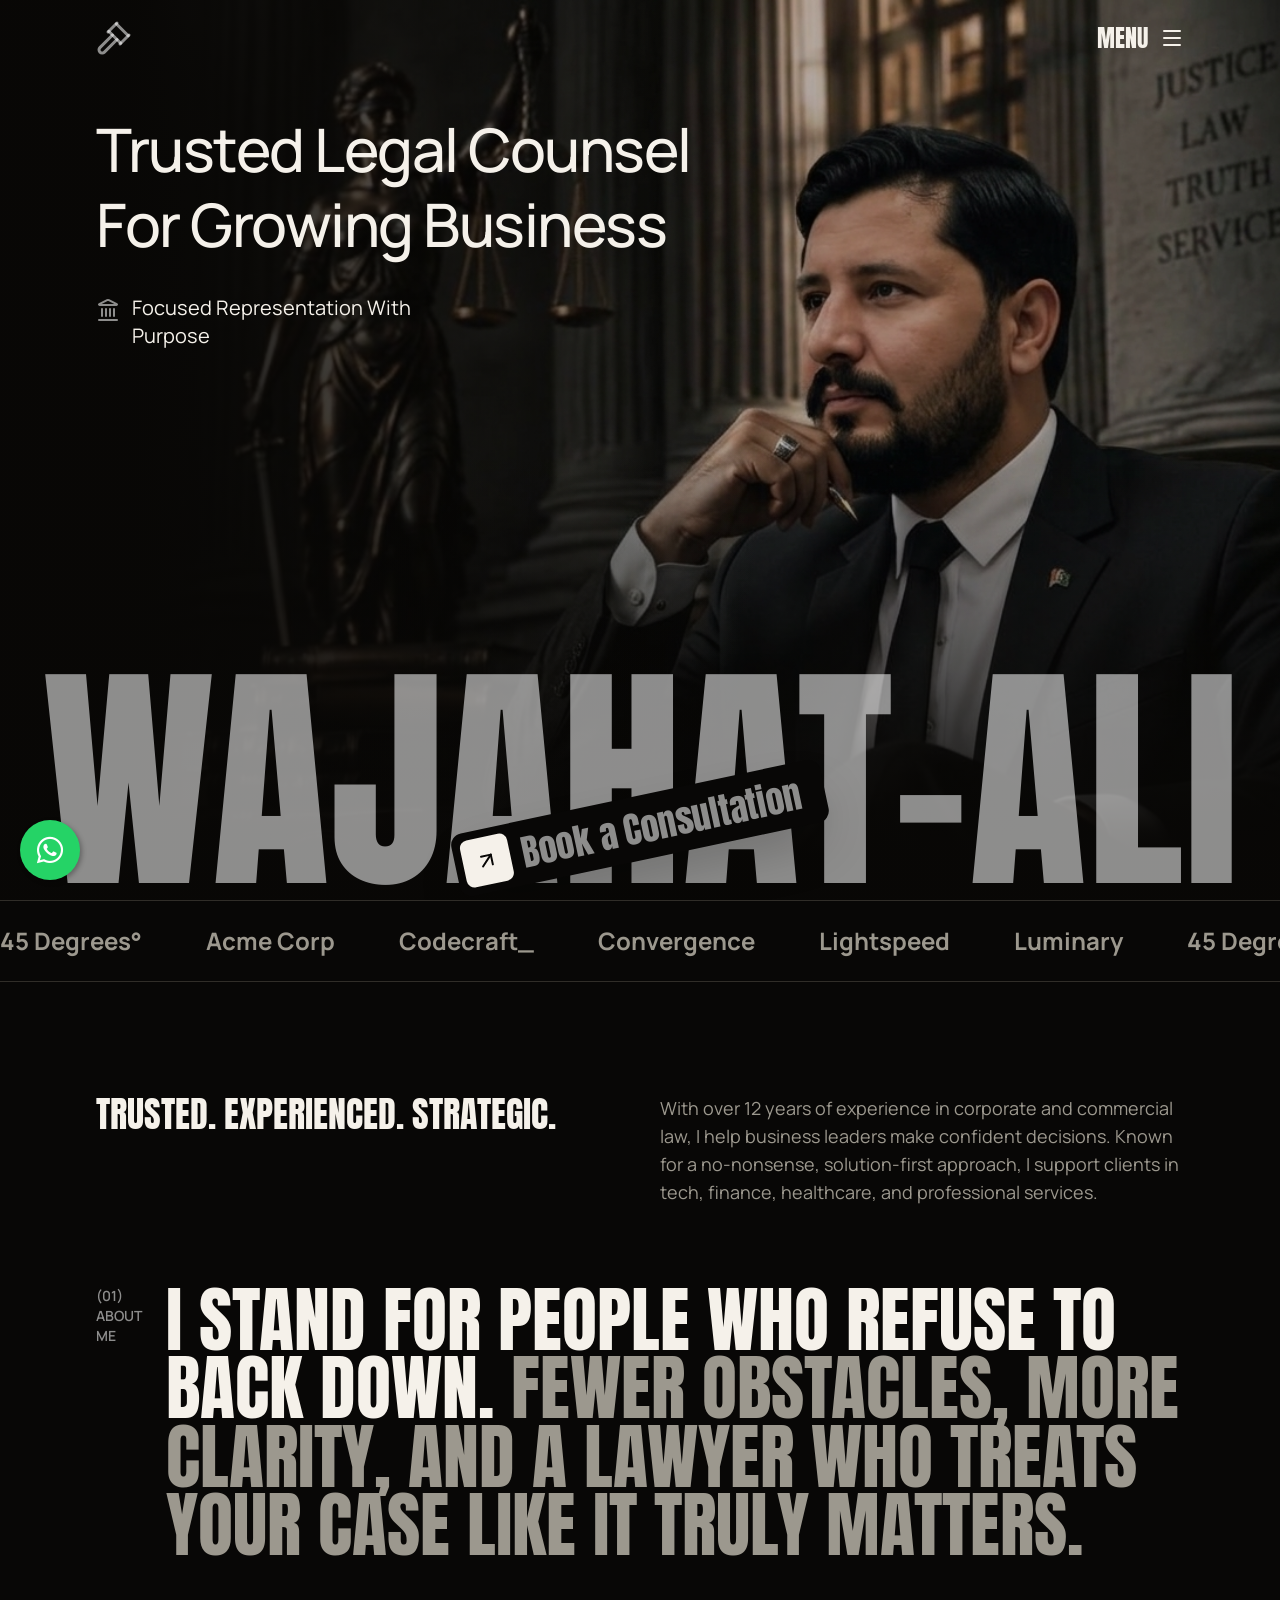
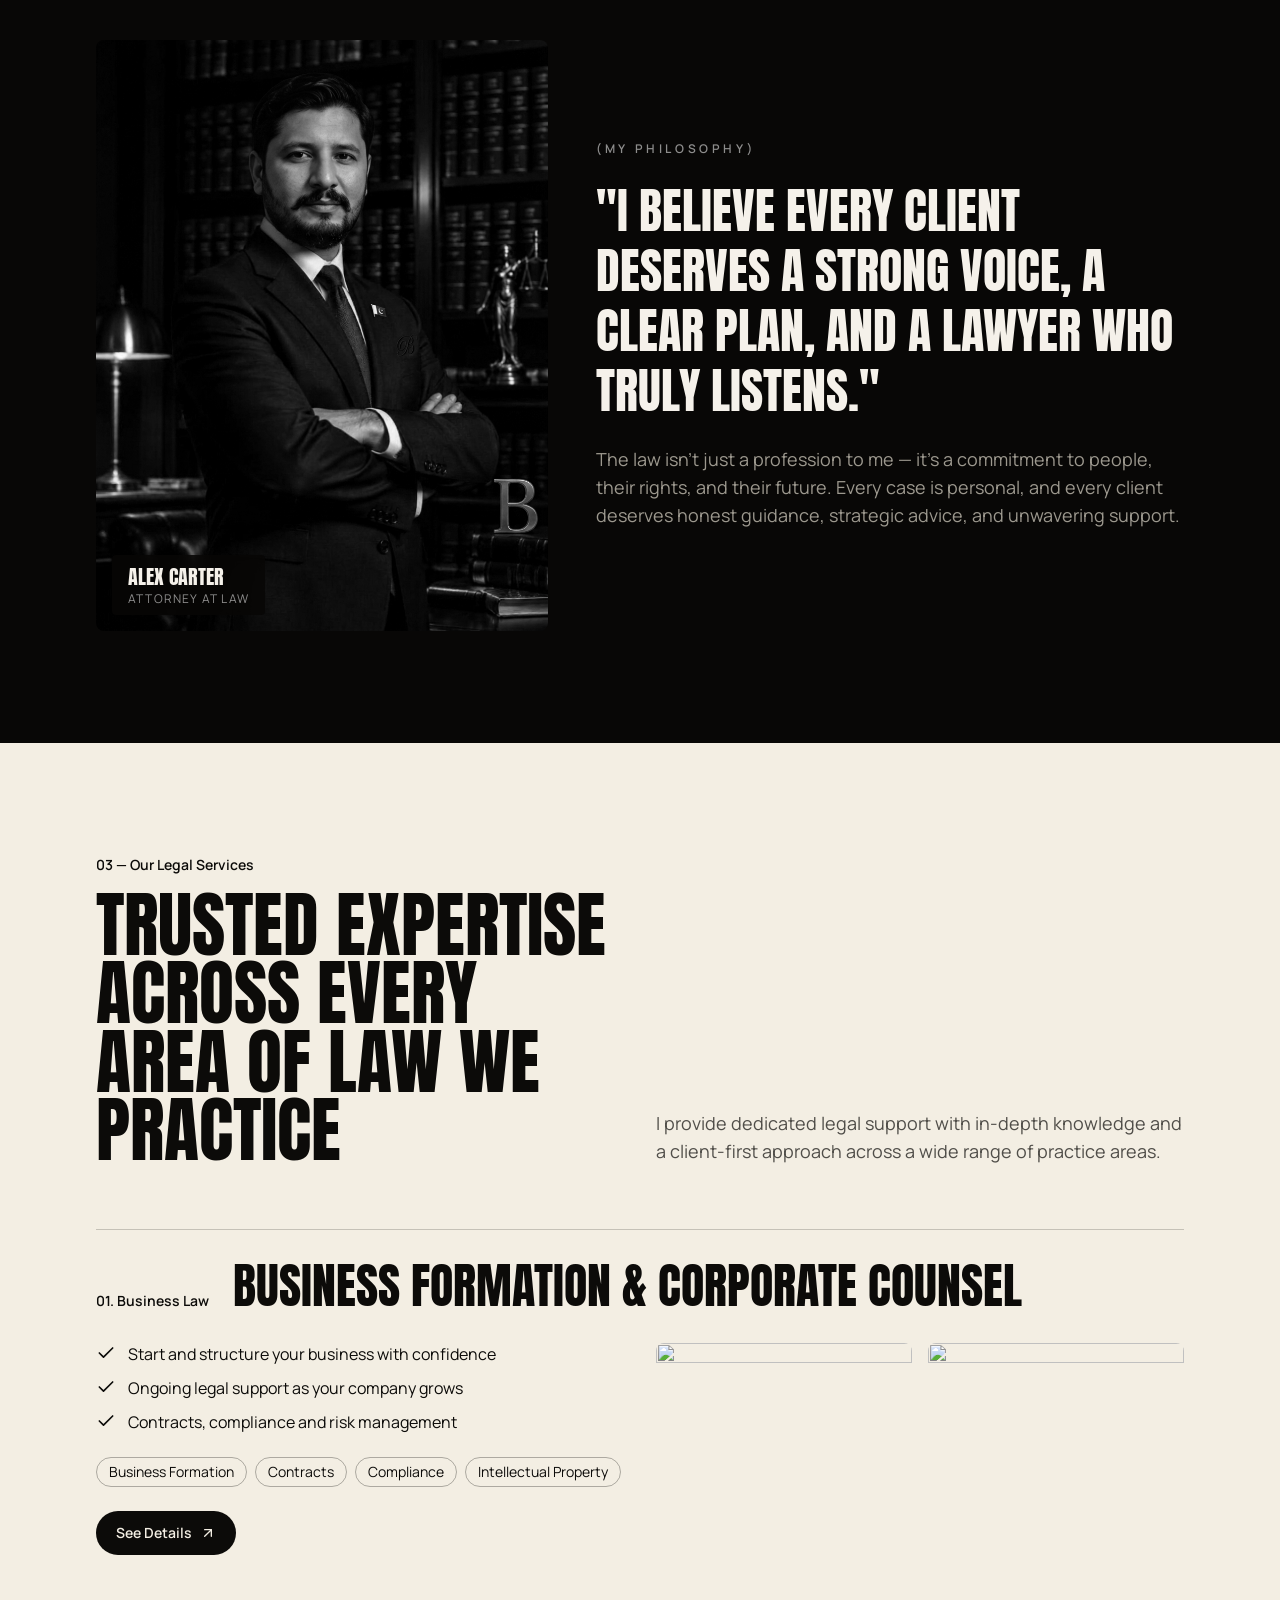
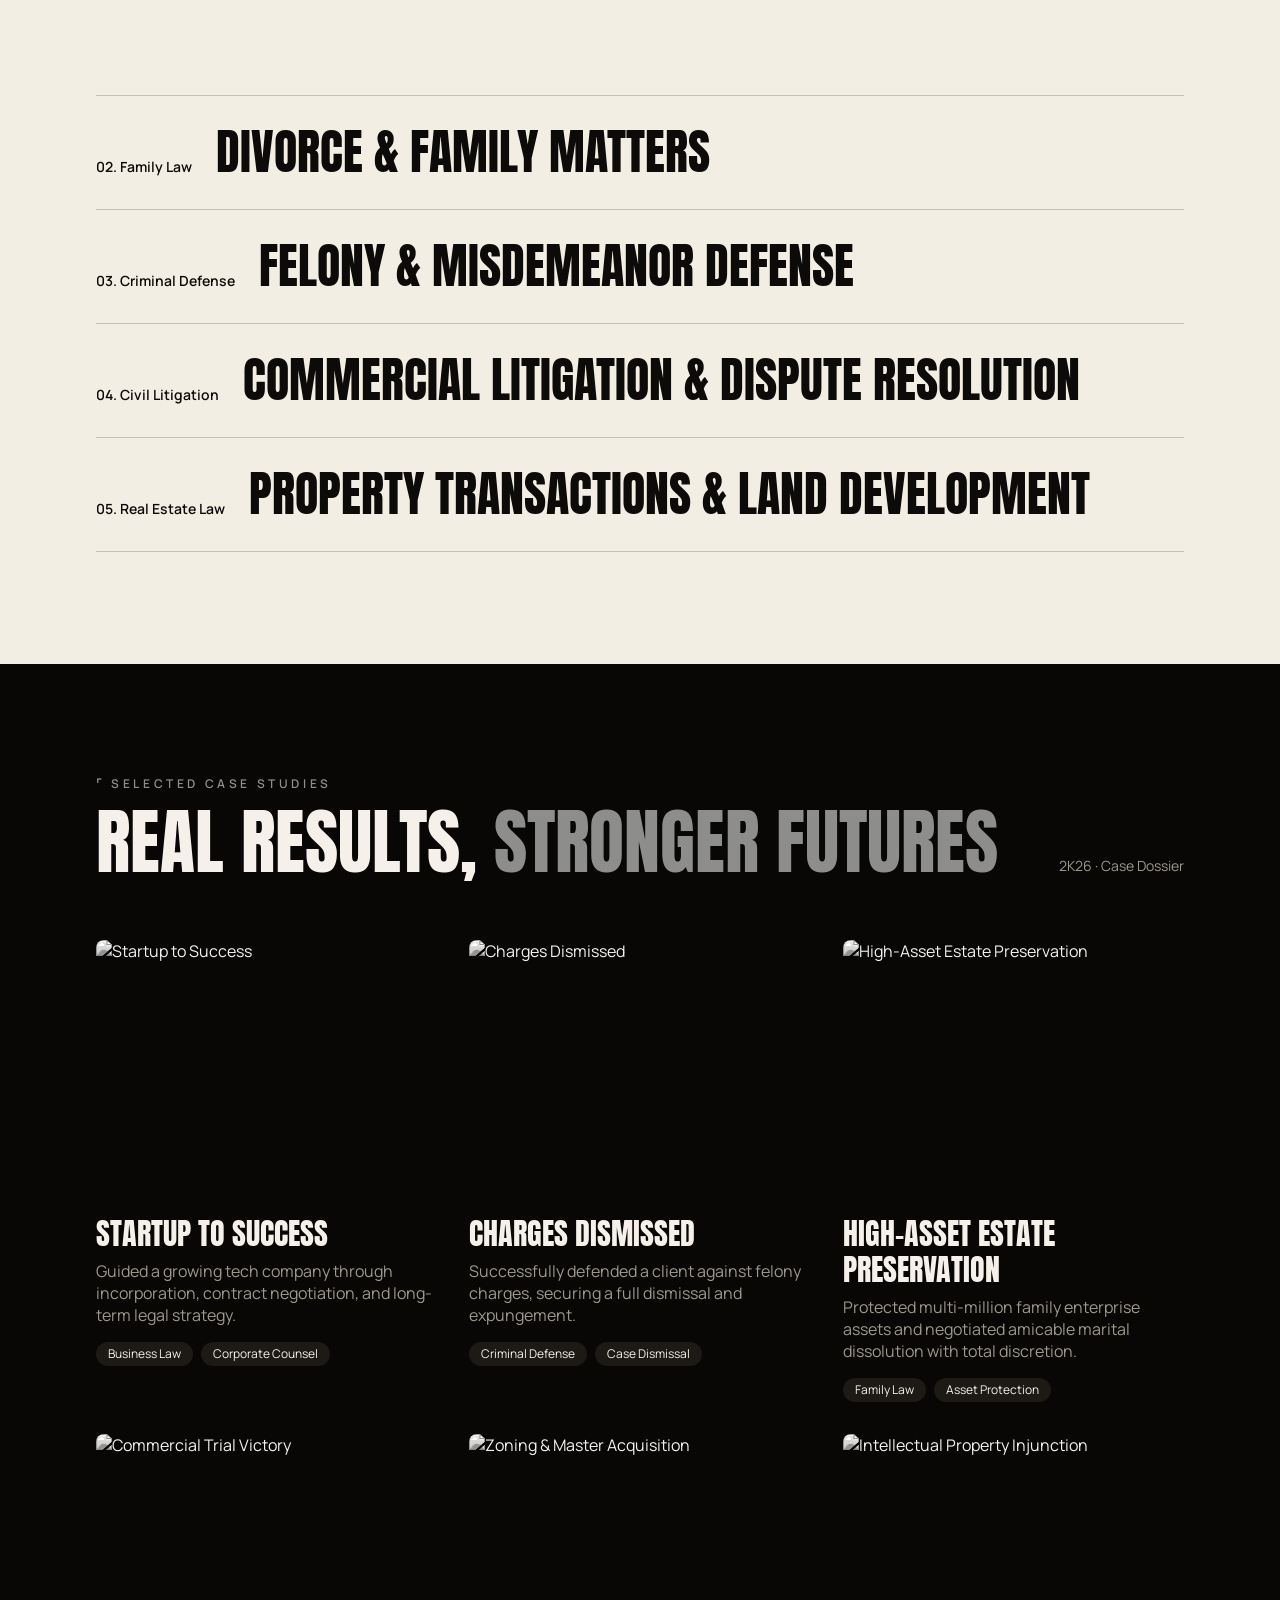
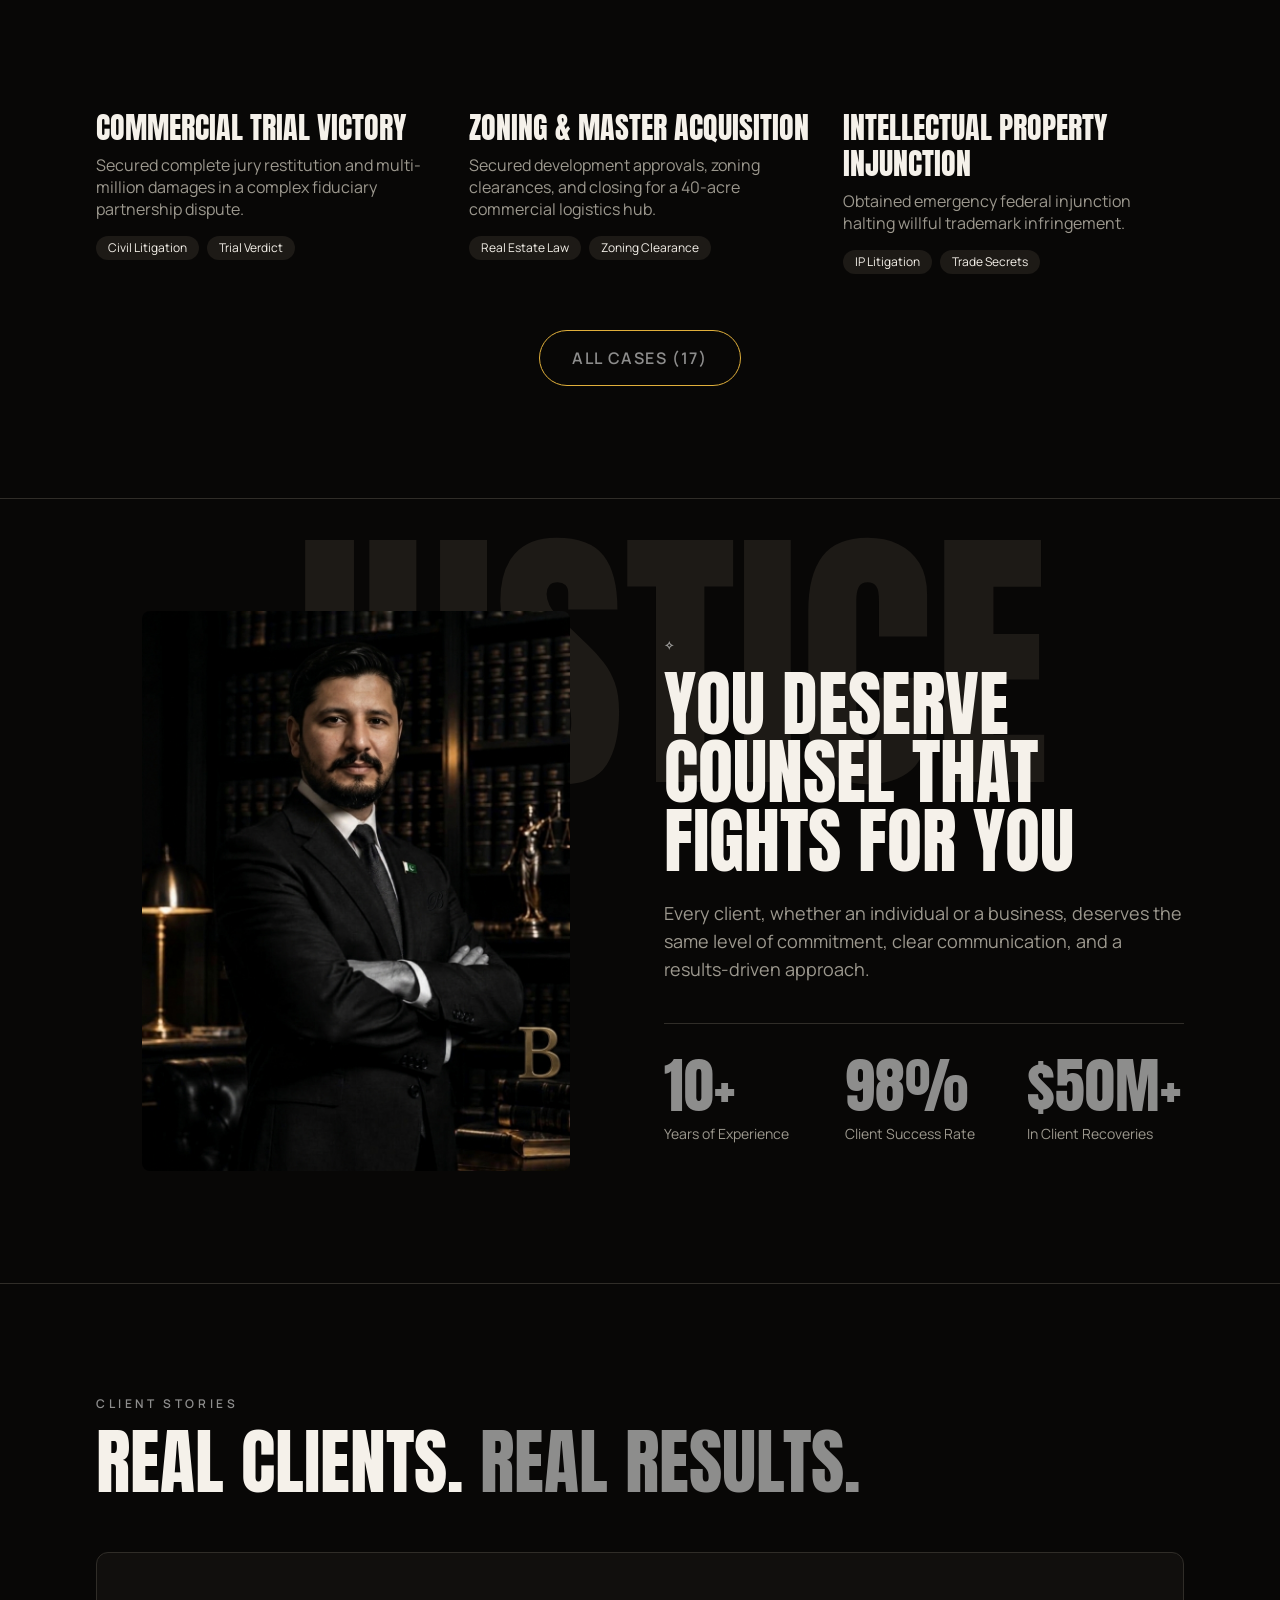
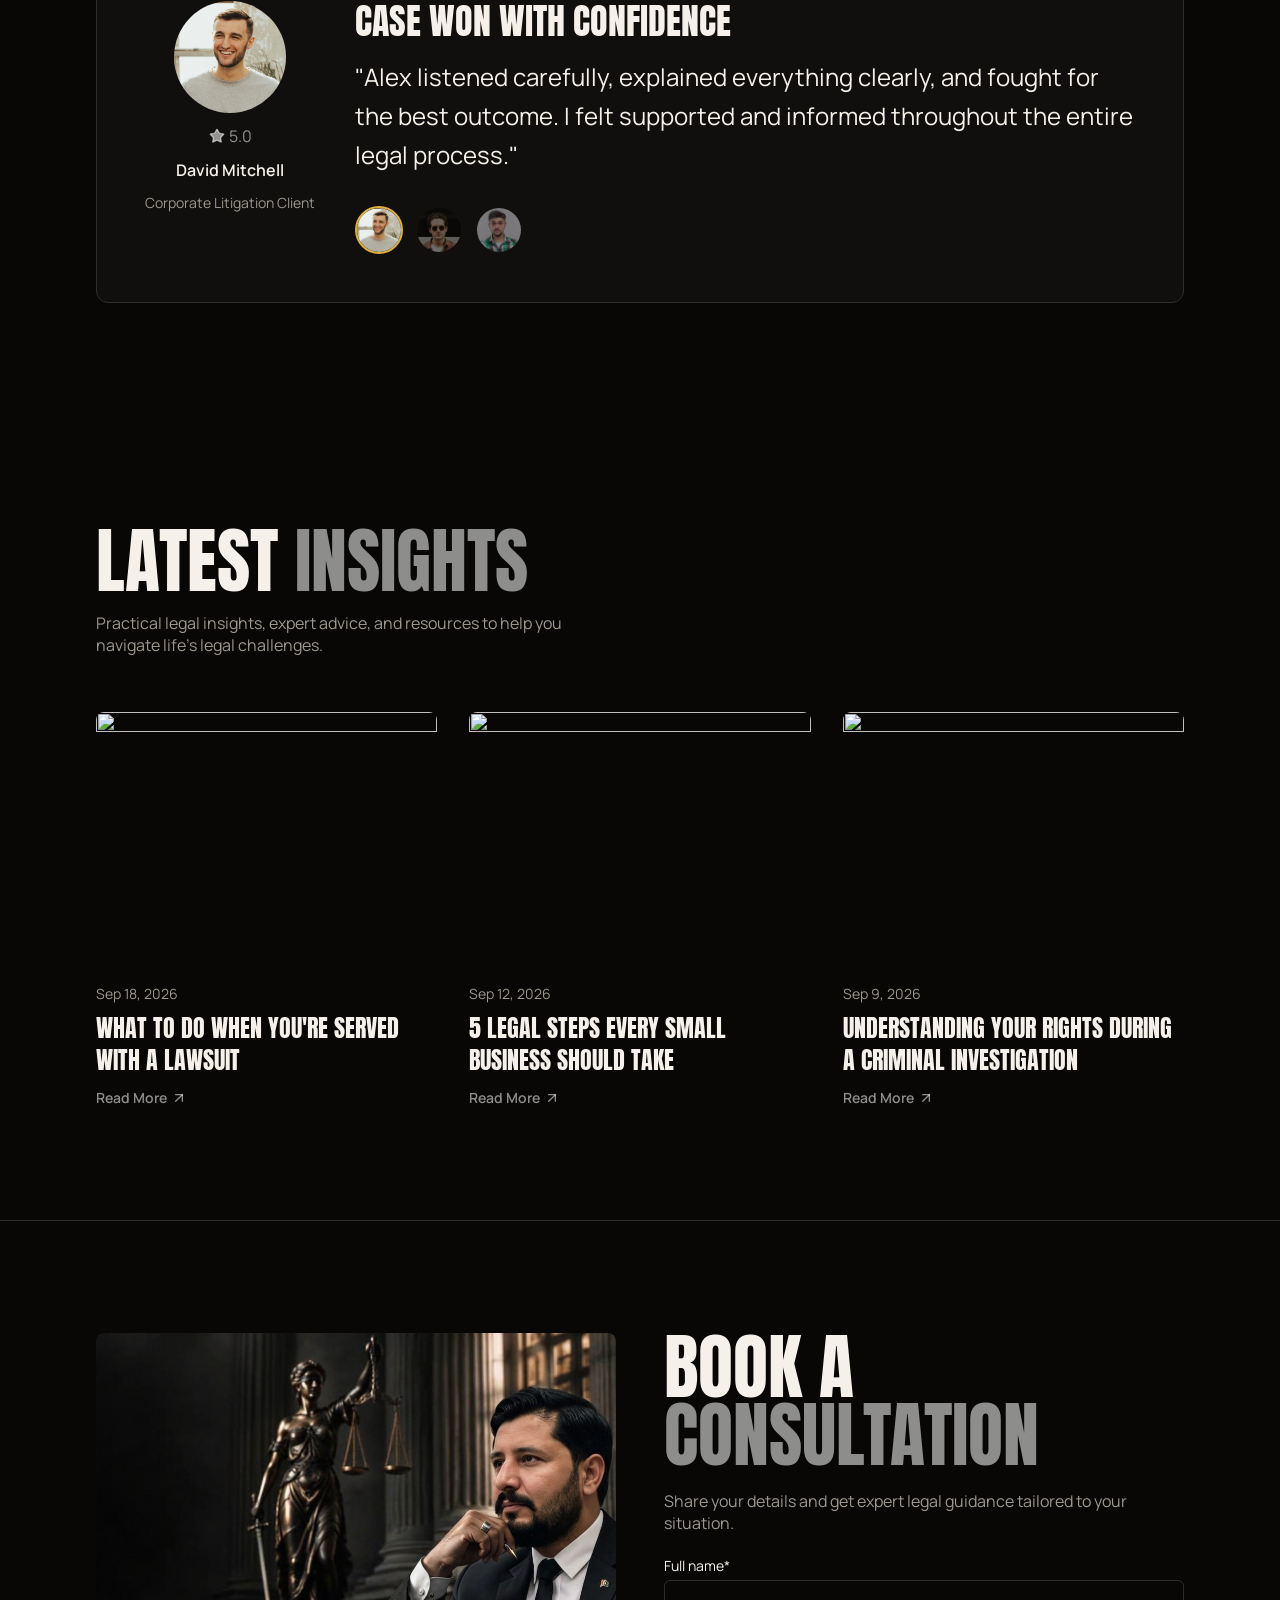
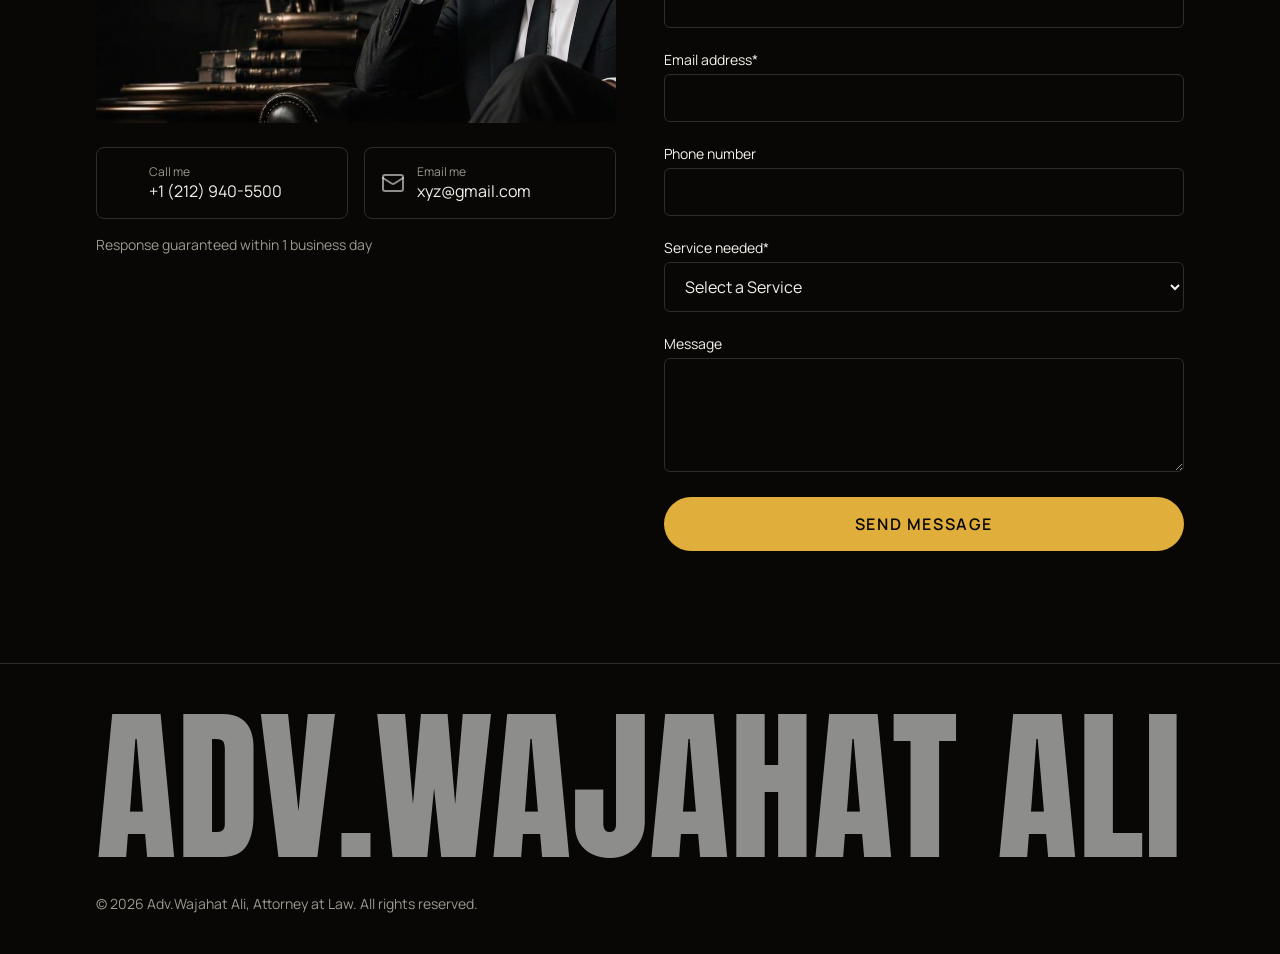
==== commit bd43a9ae: "Updated website code" ====
--- a/index.html
+++ b/index.html
@@ -5,7 +5,7 @@
     <meta charset="UTF-8">
     <meta name="viewport" content="width=device-width, initial-scale=1">
     <title>Wajahat Ali — Attorney at Law</title>
-    <meta name="description"
+    <meta name="description" content="" 
         content="Trusted legal counsel for growing businesses. Business, family, criminal, civil and real estate law.">
     <meta property="og:title" content="Wajahat Ali — Attorney at Law">
     <meta property="og:description" content="Trusted legal counsel for growing businesses.">
@@ -15,15 +15,23 @@
     <link rel="stylesheet"
         href="https://fonts.googleapis.com/css2?family=Anton&family=Manrope:wght@400;500;600;700&display=swap">
     <link rel="stylesheet" href="style.css">
-    <script src="script.js" defer></script>
+    <link href="https://unpkg.com/aos@2.3.1/dist/aos.css" rel="stylesheet">
+    
+
+       <script src="script.js" defer></script>
+
+       <link rel="stylesheet" href="https://cdnjs.cloudflare.com/ajax/libs/font-awesome/6.4.0/css/all.min.css">
 </head>
 
 <body class="font-sans antialiased">
     <main class="bg-background text-foreground overflow-x-hidden" data-tsd-source="/src/routes/index.tsx:67:5">
+        
+        <!-- Header -->
         <header class="fixed inset-x-0 top-0 z-50 flex items-center justify-between px-6 py-5 md:px-24"
-            data-tsd-source="/src/routes/index.tsx:69:7"><a aria-label="Home"
-                data-tsd-source="/src/routes/index.tsx:70:9" href="#top"><svg aria-hidden="true"
-                    class="lucide lucide-gavel h-9 w-9 text-primary" data-tsd-source="/src/routes/index.tsx:70:42"
+            data-tsd-source="/src/routes/index.tsx:69:7">
+            
+            <a aria-label="Home" data-tsd-source="/src/routes/index.tsx:70:9" href="#top">
+                <svg aria-hidden="true" class="lucide lucide-gavel h-9 w-9 text-primary" data-tsd-source="/src/routes/index.tsx:70:42"
                     fill="none" height="24" stroke="currentColor" stroke-linecap="round" stroke-linejoin="round"
                     stroke-width="2" viewbox="0 0 24 24" width="24" xmlns="http://www.w3.org/2000/svg">
                     <path d="m14 13-8.381 8.38a1 1 0 0 1-3.001-3l8.384-8.381"></path>
@@ -31,15 +39,81 @@
                     <path d="m21.5 10.5-8-8"></path>
                     <path d="m8 8 6-6"></path>
                     <path d="m8.5 7.5 8 8"></path>
-                </svg></a><button class="flex items-center gap-3 font-display text-2xl uppercase"
-                data-tsd-source="/src/routes/index.tsx:71:9">Menu <svg aria-hidden="true"
-                    class="lucide lucide-menu h-6 w-6" data-tsd-source="/src/routes/index.tsx:72:16" fill="none"
+                </svg>
+            </a>
+
+            <!-- Menu Button (Click to open overlay) -->
+            <button id="open-menu" class="flex items-center gap-3 font-display text-2xl uppercase cursor-pointer"
+                data-tsd-source="/src/routes/index.tsx:71:9">
+                Menu 
+                <svg aria-hidden="true" class="lucide lucide-menu h-6 w-6" data-tsd-source="/src/routes/index.tsx:72:16" fill="none"
                     height="24" stroke="currentColor" stroke-linecap="round" stroke-linejoin="round" stroke-width="2"
                     viewbox="0 0 24 24" width="24" xmlns="http://www.w3.org/2000/svg">
                     <path d="M4 5h16"></path>
                     <path d="M4 12h16"></path>
                     <path d="M4 19h16"></path>
-                </svg></button></header>
+                </svg>
+            </button>
+        </header>
+
+        <!-- Full-Screen Navigation Menu Overlay (Initially Hidden) -->
+        <div id="menu" class="fixed inset-0 z-50 flex flex-col bg-background p-6 md:px-24 py-5 hidden overflow-y-auto">
+            
+            <!-- Close Button -->
+            <button type="button" id="close-menu" class="ml-auto flex items-center gap-2 font-display text-2xl uppercase cursor-pointer" aria-label="Close menu">
+                Close ×
+            </button>
+
+            <!-- Navigation Links -->
+            <nav class="mt-12 flex flex-col gap-4">
+                
+                <!-- About -->
+             <div class="flex flex-col">
+                    <a class="font-display text-6xl uppercase transition-colors hover:text-primary md:text-8xl" href="./">Home</a>
+                </div>
+
+
+                <div class="flex flex-col">
+                    <a class="font-display text-6xl uppercase transition-colors hover:text-primary md:text-8xl" href="about-us.html">About</a>
+                </div>
+
+                <!-- Services with Dropdown -->
+                <div class="flex flex-col menu-item">
+                    <a class="font-display text-6xl uppercase transition-colors hover:text-primary md:text-8xl flex items-center justify-between" href="#" data-has-sub="true">
+                        <span>Services</span>
+                        <span class="arrow transition-transform duration-300 text-4xl">↓</span>
+                    </a>
+                    
+                    <!-- Sub-services Dropdown -->
+                    <div class="submenu hidden ml-4 mt-2 flex-col gap-2">
+                              <a class="font-display text-2xl uppercase text-gray-400 hover:text-primary md:text-3xl" href="Criminal-Law.html">Criminal Law</a>
+                        <a class="font-display text-2xl uppercase text-gray-400 hover:text-primary md:text-3xl" href="Family-Law.html">Family Law</a>
+                        <a class="font-display text-2xl uppercase text-gray-400 hover:text-primary md:text-3xl" href="Property-Law.html">Property Law</a>
+                        <a class="font-display text-2xl uppercase text-gray-400 hover:text-primary md:text-3xl" href="Constitutional-Law.html">Constitutional Law</a>
+                        <a class="font-display text-2xl uppercase text-gray-400 hover:text-primary md:text-3xl" href="Corporate-Law.html">Corporate Law </a>
+                               <a class="font-display text-2xl uppercase text-gray-400 hover:text-primary md:text-3xl" href="Tax-Law.html">Tax Law</a>
+                      
+                   
+                          
+                    </div>
+                </div>
+
+              
+            
+                <!-- Contact -->
+                <div class="flex flex-col">
+                    <a class="font-display text-6xl uppercase transition-colors hover:text-primary md:text-8xl" href="contant-us.html">Contact</a>
+                </div>
+
+            </nav>
+        </div>
+
+    </main>
+
+    <!-- JavaScript for Open/Close & Dropdown Toggle -->
+
+
+
         <section class="relative flex min-h-screen flex-col justify-between overflow-hidden"
             data-tsd-source="/src/routes/index.tsx:87:7" id="top"><img alt="Wajahat Ali, attorney"
                 class="absolute inset-0 h-full w-full object-cover object-right opacity-70"
@@ -200,16 +274,12 @@
                     <p class="mt-6 text-lg text-muted-foreground" data-tsd-source="/src/routes/index.tsx:140:13">The law
                         isn't just a profession to me — it's a commitment to people, their rights, and their future.
                         Every case is personal, and every client deserves honest guidance, strategic advice, and
-                        unwavering support.</p><a
-                        class="mt-8 inline-flex items-center gap-2 border-b border-primary pb-1 font-semibold uppercase tracking-widest text-primary"
-                        data-tsd-source="/src/routes/index.tsx:141:13" href="#cases">See my story <svg
-                            aria-hidden="true" class="lucide lucide-arrow-up-right h-4 w-4"
-                            data-tsd-source="/src/routes/index.tsx:141:173" fill="none" height="24"
-                            stroke="currentColor" stroke-linecap="round" stroke-linejoin="round" stroke-width="2"
-                            viewbox="0 0 24 24" width="24" xmlns="http://www.w3.org/2000/svg">
-                            <path d="M7 7h10v10"></path>
-                            <path d="M7 17 17 7"></path>
-                        </svg></a>
+                        unwavering support.</p>
+
+
+
+
+
                 </div>
             </div>
         </section>
@@ -451,7 +521,7 @@
                     data-tsd-source="/src/routes/index.tsx:200:11" loading="lazy" src="assets/Gemini_Generated_Image_5yd4kw5yd4kw5yd4.jpg" />
                 <div data-tsd-source="/src/routes/index.tsx:201:11">
                     <p class="text-xs font-semibold uppercase tracking-[0.3em] text-primary"
-                        data-tsd-source="/src/routes/index.tsx:53:10">✧ The Carter Way</p>
+                        data-tsd-source="/src/routes/index.tsx:53:10">✧ </p>
                     <h2 class="font-display uppercase leading-[0.95] text-5xl md:text-7xl mt-4"
                         data-tsd-source="/src/routes/index.tsx:56:10">You deserve counsel that fights for you</h2>
                     <p class="mt-6 text-lg text-muted-foreground" data-tsd-source="/src/routes/index.tsx:204:13">Every
@@ -529,131 +599,8 @@
                 </div>
             </div>
         </section>
-        <section class="bg-cream px-6 py-28 text-cream-foreground md:px-24"
-            data-tsd-source="/src/routes/index.tsx:239:7" id="pricing">
-            <p class="text-sm font-semibold" data-tsd-source="/src/routes/index.tsx:240:9">Pricing</p>
-            <h2 class="font-display uppercase leading-[0.95] text-5xl md:text-7xl mt-4"
-                data-tsd-source="/src/routes/index.tsx:56:10">Legal support that fits your needs</h2>
-            <p class="mt-4 max-w-xl text-lg opacity-70" data-tsd-source="/src/routes/index.tsx:242:9">Choose a service
-                plan designed to give you the right level of support, clarity, and peace of mind.</p>
-            <div class="mt-14 grid gap-6 md:grid-cols-2" data-tsd-source="/src/routes/index.tsx:243:9">
-                <div class="rounded-xl p-8 md:p-10 border border-cream-foreground/20"
-                    data-tsd-source="/src/routes/index.tsx:248:13">
-                    <p class="text-sm font-semibold uppercase tracking-widest text-primary"
-                        data-tsd-source="/src/routes/index.tsx:249:15">Consultation</p>
-                    <h3 class="mt-3 font-display text-4xl uppercase" data-tsd-source="/src/routes/index.tsx:250:15">One
-                        Time Consultation</h3>
-                    <p class="mt-2 font-display text-5xl" data-tsd-source="/src/routes/index.tsx:251:15">Free</p>
-                    <p class="mt-3 opacity-70" data-tsd-source="/src/routes/index.tsx:252:15">Get clear guidance for
-                        your legal questions.</p><a
-                        class="mt-6 inline-flex rounded-full px-6 py-3 font-semibold bg-cream-foreground text-cream"
-                        data-tsd-source="/src/routes/index.tsx:253:15" href="#contact">Book a Consultation</a>
-                    <h4 class="mt-8 font-semibold" data-tsd-source="/src/routes/index.tsx:254:15">What's Included:</h4>
-                    <ul class="mt-4 space-y-3" data-tsd-source="/src/routes/index.tsx:255:15">
-                        <li class="flex gap-3" data-tsd-source="/src/routes/index.tsx:255:63"><svg aria-hidden="true"
-                                class="lucide lucide-check h-5 w-5 shrink-0 text-primary"
-                                data-tsd-source="/src/routes/index.tsx:255:98" fill="none" height="24"
-                                stroke="currentColor" stroke-linecap="round" stroke-linejoin="round" stroke-width="2"
-                                viewbox="0 0 24 24" width="24" xmlns="http://www.w3.org/2000/svg">
-                                <path d="M20 6 9 17l-5-5"></path>
-                            </svg>60-minute private consultation</li>
-                        <li class="flex gap-3" data-tsd-source="/src/routes/index.tsx:255:63"><svg aria-hidden="true"
-                                class="lucide lucide-check h-5 w-5 shrink-0 text-primary"
-                                data-tsd-source="/src/routes/index.tsx:255:98" fill="none" height="24"
-                                stroke="currentColor" stroke-linecap="round" stroke-linejoin="round" stroke-width="2"
-                                viewbox="0 0 24 24" width="24" xmlns="http://www.w3.org/2000/svg">
-                                <path d="M20 6 9 17l-5-5"></path>
-                            </svg>Expert legal advice on your specific issue</li>
-                        <li class="flex gap-3" data-tsd-source="/src/routes/index.tsx:255:63"><svg aria-hidden="true"
-                                class="lucide lucide-check h-5 w-5 shrink-0 text-primary"
-                                data-tsd-source="/src/routes/index.tsx:255:98" fill="none" height="24"
-                                stroke="currentColor" stroke-linecap="round" stroke-linejoin="round" stroke-width="2"
-                                viewbox="0 0 24 24" width="24" xmlns="http://www.w3.org/2000/svg">
-                                <path d="M20 6 9 17l-5-5"></path>
-                            </svg>Case evaluation and next steps</li>
-                        <li class="flex gap-3" data-tsd-source="/src/routes/index.tsx:255:63"><svg aria-hidden="true"
-                                class="lucide lucide-check h-5 w-5 shrink-0 text-primary"
-                                data-tsd-source="/src/routes/index.tsx:255:98" fill="none" height="24"
-                                stroke="currentColor" stroke-linecap="round" stroke-linejoin="round" stroke-width="2"
-                                viewbox="0 0 24 24" width="24" xmlns="http://www.w3.org/2000/svg">
-                                <path d="M20 6 9 17l-5-5"></path>
-                            </svg>Available in-person or online</li>
-                        <li class="flex gap-3" data-tsd-source="/src/routes/index.tsx:255:63"><svg aria-hidden="true"
-                                class="lucide lucide-check h-5 w-5 shrink-0 text-primary"
-                                data-tsd-source="/src/routes/index.tsx:255:98" fill="none" height="24"
-                                stroke="currentColor" stroke-linecap="round" stroke-linejoin="round" stroke-width="2"
-                                viewbox="0 0 24 24" width="24" xmlns="http://www.w3.org/2000/svg">
-                                <path d="M20 6 9 17l-5-5"></path>
-                            </svg>No obligation to hire afterward</li>
-                    </ul>
-                </div>
-                <div class="rounded-xl p-8 md:p-10 bg-background text-foreground"
-                    data-tsd-source="/src/routes/index.tsx:248:13">
-                    <p class="text-sm font-semibold uppercase tracking-widest text-primary"
-                        data-tsd-source="/src/routes/index.tsx:249:15">Ongoing Legal Support</p>
-                    <h3 class="mt-3 font-display text-4xl uppercase" data-tsd-source="/src/routes/index.tsx:250:15">
-                        Monthly Retainer</h3>
-                    <p class="mt-2 font-display text-5xl" data-tsd-source="/src/routes/index.tsx:251:15">$499/month</p>
-                    <p class="mt-3 opacity-70" data-tsd-source="/src/routes/index.tsx:252:15">Ongoing legal support to
-                        keep you and your business protected.</p><a
-                        class="mt-6 inline-flex rounded-full px-6 py-3 font-semibold bg-primary text-primary-foreground"
-                        data-tsd-source="/src/routes/index.tsx:253:15" href="#contact">Get Started Today</a>
-                    <h4 class="mt-8 font-semibold" data-tsd-source="/src/routes/index.tsx:254:15">What's Included:</h4>
-                    <ul class="mt-4 space-y-3" data-tsd-source="/src/routes/index.tsx:255:15">
-                        <li class="flex gap-3" data-tsd-source="/src/routes/index.tsx:255:63"><svg aria-hidden="true"
-                                class="lucide lucide-check h-5 w-5 shrink-0 text-primary"
-                                data-tsd-source="/src/routes/index.tsx:255:98" fill="none" height="24"
-                                stroke="currentColor" stroke-linecap="round" stroke-linejoin="round" stroke-width="2"
-                                viewbox="0 0 24 24" width="24" xmlns="http://www.w3.org/2000/svg">
-                                <path d="M20 6 9 17l-5-5"></path>
-                            </svg>Unlimited email &amp; phone support</li>
-                        <li class="flex gap-3" data-tsd-source="/src/routes/index.tsx:255:63"><svg aria-hidden="true"
-                                class="lucide lucide-check h-5 w-5 shrink-0 text-primary"
-                                data-tsd-source="/src/routes/index.tsx:255:98" fill="none" height="24"
-                                stroke="currentColor" stroke-linecap="round" stroke-linejoin="round" stroke-width="2"
-                                viewbox="0 0 24 24" width="24" xmlns="http://www.w3.org/2000/svg">
-                                <path d="M20 6 9 17l-5-5"></path>
-                            </svg>Contract review and document guidance</li>
-                        <li class="flex gap-3" data-tsd-source="/src/routes/index.tsx:255:63"><svg aria-hidden="true"
-                                class="lucide lucide-check h-5 w-5 shrink-0 text-primary"
-                                data-tsd-source="/src/routes/index.tsx:255:98" fill="none" height="24"
-                                stroke="currentColor" stroke-linecap="round" stroke-linejoin="round" stroke-width="2"
-                                viewbox="0 0 24 24" width="24" xmlns="http://www.w3.org/2000/svg">
-                                <path d="M20 6 9 17l-5-5"></path>
-                            </svg>Ongoing legal consultations</li>
-                        <li class="flex gap-3" data-tsd-source="/src/routes/index.tsx:255:63"><svg aria-hidden="true"
-                                class="lucide lucide-check h-5 w-5 shrink-0 text-primary"
-                                data-tsd-source="/src/routes/index.tsx:255:98" fill="none" height="24"
-                                stroke="currentColor" stroke-linecap="round" stroke-linejoin="round" stroke-width="2"
-                                viewbox="0 0 24 24" width="24" xmlns="http://www.w3.org/2000/svg">
-                                <path d="M20 6 9 17l-5-5"></path>
-                            </svg>Priority response (within 24 hours)</li>
-                        <li class="flex gap-3" data-tsd-source="/src/routes/index.tsx:255:63"><svg aria-hidden="true"
-                                class="lucide lucide-check h-5 w-5 shrink-0 text-primary"
-                                data-tsd-source="/src/routes/index.tsx:255:98" fill="none" height="24"
-                                stroke="currentColor" stroke-linecap="round" stroke-linejoin="round" stroke-width="2"
-                                viewbox="0 0 24 24" width="24" xmlns="http://www.w3.org/2000/svg">
-                                <path d="M20 6 9 17l-5-5"></path>
-                            </svg>Monthly legal updates and compliance reminders</li>
-                        <li class="flex gap-3" data-tsd-source="/src/routes/index.tsx:255:63"><svg aria-hidden="true"
-                                class="lucide lucide-check h-5 w-5 shrink-0 text-primary"
-                                data-tsd-source="/src/routes/index.tsx:255:98" fill="none" height="24"
-                                stroke="currentColor" stroke-linecap="round" stroke-linejoin="round" stroke-width="2"
-                                viewbox="0 0 24 24" width="24" xmlns="http://www.w3.org/2000/svg">
-                                <path d="M20 6 9 17l-5-5"></path>
-                            </svg>Discounted rates for additional services</li>
-                        <li class="flex gap-3" data-tsd-source="/src/routes/index.tsx:255:63"><svg aria-hidden="true"
-                                class="lucide lucide-check h-5 w-5 shrink-0 text-primary"
-                                data-tsd-source="/src/routes/index.tsx:255:98" fill="none" height="24"
-                                stroke="currentColor" stroke-linecap="round" stroke-linejoin="round" stroke-width="2"
-                                viewbox="0 0 24 24" width="24" xmlns="http://www.w3.org/2000/svg">
-                                <path d="M20 6 9 17l-5-5"></path>
-                            </svg>Flexible pause or cancel anytime</li>
-                    </ul>
-                </div>
-            </div>
-        </section>
-        <section class="px-6 py-28 md:px-24" data-tsd-source="/src/routes/index.tsx:262:7" id="blogs">
+   
+          <section class="px-6 py-28 md:px-24" data-tsd-source="/src/routes/index.tsx:262:7" id="blogs">
             <div class="flex flex-wrap items-end justify-between gap-6" data-tsd-source="/src/routes/index.tsx:263:9">
                 <div data-tsd-source="/src/routes/index.tsx:264:11">
                     <h2 class="font-display uppercase leading-[0.95] text-5xl md:text-7xl"
@@ -662,8 +609,7 @@
                     <p class="mt-4 max-w-lg text-muted-foreground" data-tsd-source="/src/routes/index.tsx:264:78">
                         Practical legal insights, expert advice, and resources to help you navigate life's legal
                         challenges.</p>
-                </div><a class="border-b border-primary pb-1 font-semibold text-primary"
-                    data-tsd-source="/src/routes/index.tsx:265:11" href="#blogs">Check out more</a>
+                </div>
             </div>
             <div class="mt-14 grid gap-8 md:grid-cols-3" data-tsd-source="/src/routes/index.tsx:267:9">
                 <article class="group" data-tsd-source="/src/routes/index.tsx:269:13"><img alt=""
@@ -720,6 +666,11 @@
                 </article>
             </div>
         </section>
+
+
+
+        
+       
         <section class="grid gap-12 border-t border-border px-6 py-28 md:grid-cols-2 md:px-24"
             data-tsd-source="/src/routes/index.tsx:280:7" id="contact">
             <div data-tsd-source="/src/routes/index.tsx:281:9"><img alt="Wajahat Ali in his office"
@@ -794,7 +745,157 @@
                 data-tsd-source="/src/routes/index.tsx:306:9">Adv.Wajahat Ali</p>
             <p class="mt-6 text-sm text-muted-foreground" data-tsd-source="/src/routes/index.tsx:307:9">© 2026 Adv.Wajahat Ali, Attorney at Law. All rights reserved.</p>
         </footer>
+
+            <script>
+        const menuOverlay = document.getElementById('menu');
+        const openBtn = document.getElementById('open-menu');
+        const closeBtn = document.getElementById('close-menu');
+
+        // Open menu overlay
+        openBtn.addEventListener('click', () => {
+            menuOverlay.classList.remove('hidden');
+        });
+
+        // Close menu overlay
+        closeBtn.addEventListener('click', () => {
+            menuOverlay.classList.add('hidden');
+        });
+
+        // Services dropdown toggle logic
+        document.querySelectorAll('a[data-has-sub="true"]').forEach(link => {
+            link.addEventListener('click', (e) => {
+                e.preventDefault();
+                const parent = e.target.closest('.menu-item');
+                const submenu = parent.querySelector('.submenu');
+                const arrow = parent.querySelector('.arrow');
+                
+                if (submenu) {
+                    submenu.classList.toggle('hidden');
+                    submenu.classList.toggle('flex');
+                    if (arrow) {
+                        arrow.classList.toggle('rotate-180');
+                    }
+                }
+            });
+        });
+    </script>
+
+
+
+
+
+
+
     </main>
+
+
+
+
+<a id="whatsapp-link" class="whatsapp-float" target="_blank" rel="noopener noreferrer">
+    <i class="fab fa-whatsapp"></i>
+</a>
+<style>
+    .whatsapp-float {
+        position: fixed;
+        width: 60px;
+        height: 60px;
+        bottom: 20px;
+        left: 20px;
+        background-color: #25D366;
+        color: #fff;
+        border-radius: 50%;
+        text-align: center;
+        font-size: 30px;
+        box-shadow: 2px 2px 5px rgba(0, 0, 0, 0.3);
+        z-index: 100;
+        display: flex;
+        align-items: center;
+        justify-content: center;
+        transition: transform 0.3s, background-color 0.3s;
+    }
+
+    .whatsapp-float:hover {
+        transform: scale(1.1);
+        background-color: #20B857;
+        color: #fff;
+    }
+
+    .whatsapp-float i {
+        line-height: 1;
+    }
+</style>
+<script>
+  var phone = "+923443990032"; // without '+' for wa.me format
+  var message = "Thank you for reaching out to Adv.Wajahat Ali  !";
+  var encodedMsg = encodeURIComponent(message);
+  var whatsappLink = document.getElementById("whatsapp-link");
+
+  // Universal WhatsApp API link
+  whatsappLink.href = "https://wa.me/" + phone + "?text=" + encodedMsg;
+</script>
+
+<button id="backToTop" title="Back to Top">
+    <i class="fas fa-arrow-up"></i>
+</button>
+
+<style>
+    #backToTop {
+    position: fixed;
+    bottom: 30px;
+    right: 40px;
+    width: 50px;
+    height: 50px;
+    background-color: #C6A15B;
+    color: #fff;
+    border: none;
+    border-radius: 50%;
+    font-size: 20px;
+    cursor: pointer;
+    display: none;
+    align-items: center;
+    justify-content: center;
+    z-index: 9999;
+    box-shadow: 0 5px 20px rgba(224, 164, 53, 0.35);
+    transition: all 0.3s ease;
+}
+
+#backToTop:hover {
+    transform: translateY(-5px);
+    box-shadow: 0 8px 25px rgba(224, 164, 53, 0.5);
+}
+</style>
+<script>
+const backToTop = document.getElementById("backToTop");
+
+window.addEventListener("scroll", function () {
+    if (window.scrollY > 300) {
+        backToTop.style.display = "flex";
+    } else {
+        backToTop.style.display = "none";
+    }
+});
+
+backToTop.addEventListener("click", function () {
+    window.scrollTo({
+        top: 0,
+        behavior: "smooth"
+    });
+});
+</script>
+
+<script src="https://unpkg.com/aos@2.3.1/dist/aos.js"></script>
+
+<script>
+    AOS.init({
+        duration: 1200,
+        once: true
+    });
+</script>
+
+
+
+
+
 </body>
 
 </html>
--- a/style.css
+++ b/style.css
@@ -408,7 +408,7 @@
   }
 
   * {
-    border-color: var(--color-border);
+    border-color: oklch(0 0 0);
   }
 
   body {
@@ -4343,4 +4343,827 @@
   .animate-marquee {
     animation: none;
   }
-}+}
+
+
+.sidebar {
+    max-width: 290px;
+}
+
+
+.practice-list li {
+    margin-bottom: 22px;
+}
+
+.practice-list li a {
+    display: block;
+    position: relative;
+    isolation: isolate;
+    overflow: hidden;
+    padding: 14px 16px;
+    background: #000000;
+    color: #ffffff;
+    border: 1px solid transparent;
+    font-family: "Lato", Arial, sans-serif;
+    font-size: 24px;
+    text-decoration: none;
+    transition: color 0.3s ease, border-color 0.3s ease;
+}
+
+/* Golden Slide Background */
+.practice-list li a::before {
+    content: "";
+    position: absolute;
+    inset: 0;
+    background: #C6A15B;
+    transform: scaleX(0);
+    transform-origin: left;
+    transition: transform 0.8s ease;
+    z-index: -1;
+}
+
+/* Hover Effect */
+.practice-list li a:hover::before,
+.practice-list li.active a::before {
+    transform: scaleX(1);
+}
+
+.practice-list li a:hover,
+.practice-list li.active a {
+    color: #ffffff;
+    
+}
+
+
+.contact-details {
+    display: flex;
+    flex-direction: column;
+    gap: 22px;
+    width: 100%;
+}
+
+.contact-item {
+    display: flex;
+    align-items: flex-start;
+    gap: 18px;
+    padding: 20px;
+  
+  
+    border-radius: 12px;
+    transition: all 0.3s ease;
+}
+
+.contact-item:hover {
+    transform: translateX(8px);
+    border-color: #c9a44c;
+    box-shadow: 0 8px 25px rgba(0, 0, 0, 0.07);
+}
+
+.contact-item i {
+    width: 48px;
+    height: 48px;
+    min-width: 48px;
+    display: flex;
+    align-items: center;
+    justify-content: center;
+    background: #f7f7f7;
+    color: #d4af57;
+    font-size: 20px;
+    border-radius: 10px;
+}
+
+.contact-item h4 {
+    font-size: 17px;
+    color: #f8f8f8;
+    font-weight: 700;
+    margin: 2px 0 8px;
+}
+
+.contact-item p {
+    font-size: 14px;
+    color: #ffffff;
+    line-height: 1.8;
+    margin: 0;
+}
+
+.contact-item a {
+    color: #b18a35;
+    text-decoration: none;
+    font-weight: 600;
+}
+
+.contact-item a:hover {
+    color: #0f1c33;
+}
+
+/* Mobile Responsive */
+@media (max-width: 576px) {
+    .contact-details {
+        gap: 15px;
+    }
+
+    .contact-item {
+        padding: 15px;
+        gap: 13px;
+    }
+
+    .contact-item i {
+        width: 42px;
+        height: 42px;
+        min-width: 42px;
+        font-size: 17px;
+    }
+
+    .contact-item h4 {
+        font-size: 15px;
+    }
+
+    .contact-item p {
+        font-size: 13px;
+    }
+}
+
+.contact-details {
+    row-gap: 20px;
+}
+
+.contact-item {
+    height: 100%;
+}
+
+
+/* --- About Us Page Specific Styles --- */
+.about-hero {
+    padding: 100px 0 50px;
+    text-align: center;
+}
+
+.about-hero .sub-heading {
+    font-size: 14px;
+    letter-spacing: 2px;
+    text-transform: uppercase;
+    color: #888;
+    display: block;
+    margin-bottom: 15px;
+}
+
+.about-hero h1 {
+    font-size: 42px;
+    font-weight: 700;
+    max-width: 800px;
+    margin: 0 auto 20px;
+}
+
+.hero-lead {
+    font-size: 18px;
+    color: #666;
+    max-width: 650px;
+    margin: 0 auto;
+    line-height: 1.6;
+}
+
+/* Profile & Philosophy Grid */
+.profile-section {
+    padding: 80px 0;
+}
+
+.profile-grid {
+    display: grid;
+    grid-template-columns: 1fr 1fr;
+    gap: 50px;
+    align-items: center;
+}
+
+.profile-image img {
+    width: 100%;
+    border-radius: 12px;
+    object-fit: cover;
+    box-shadow: 0 10px 30px rgba(0,0,0,0.1);
+}
+
+.profile-caption {
+    margin-top: 15px;
+}
+
+.profile-caption h3 {
+    font-size: 20px;
+    margin-bottom: 5px;
+}
+
+.profile-caption p {
+    color: #666;
+    font-size: 14px;
+}
+
+.profile-content .section-tag {
+    font-size: 13px;
+    color: #888;
+    text-transform: uppercase;
+    letter-spacing: 1px;
+    margin-bottom: 15px;
+}
+
+.profile-content blockquote {
+    font-size: 24px;
+    font-style: italic;
+    line-height: 1.4;
+    margin-bottom: 25px;
+    border-left: 4px solid #111;
+    padding-left: 20px;
+}
+
+.bio-text {
+    font-size: 16px;
+    color: #555;
+    line-height: 1.8;
+    margin-bottom: 15px;
+}
+
+/* Experience Stats Banner */
+.experience-stats {
+    padding: 40px 0;
+    background-color: #000000;
+}
+
+.stats-banner {
+    display: grid;
+    grid-template-columns: repeat(3, 1fr);
+    gap: 30px;
+    text-align: center;
+}
+
+.stat-box h2 {
+    font-size: 28px;
+    font-weight: 700;
+    margin-bottom: 5px;
+}
+
+.stat-box p {
+    color: #666;
+    font-size: 15px;
+}
+
+/* Work History & Timeline */
+.work-history {
+    padding: 80px 0;
+}
+
+.section-header {
+    text-align: center;
+    margin-bottom: 50px;
+}
+
+.timeline {
+    max-width: 800px;
+    margin: 0 auto;
+}
+
+.timeline-item {
+    display: grid;
+    grid-template-columns: 200px 1fr;
+    gap: 30px;
+    padding-bottom: 40px;
+    border-left: 2px solid #e0e0e0;
+    padding-left: 30px;
+    position: relative;
+}
+
+.timeline-item::before {
+    content: '';
+    position: absolute;
+    left: -7px;
+    top: 0;
+    width: 12px;
+    height: 12px;
+    border-radius: 50%;
+    background-color: #111;
+}
+
+.timeline-year {
+    font-weight: 600;
+    color: #ffffff;
+}
+
+.timeline-details h3 {
+    font-size: 20px;
+    margin-bottom: 5px;
+}
+
+.firm-name {
+    color: #777;
+    font-size: 14px;
+    margin-bottom: 15px;
+}
+
+.timeline-details ul {
+    list-style-type: disc;
+    padding-left: 20px;
+}
+
+.timeline-details ul li {
+    font-size: 15px;
+    color: #555;
+    margin-bottom: 8px;
+    line-height: 1.5;
+}
+
+/* Education & Credentials Grid */
+.education-credentials {
+    padding: 80px 0;
+    background-color: #000000;
+}
+
+.grid-two-col {
+    display: grid;
+    grid-template-columns: 1fr 1fr;
+    gap: 40px;
+}
+
+.col-box h3 {
+    font-size: 24px;
+    margin-bottom: 25px;
+    border-bottom: 2px solid #ddd;
+    padding-bottom: 10px;
+}
+
+.credentials-list {
+    list-style: none;
+    padding: 0;
+}
+
+.credentials-list li {
+    background: #fff;
+    padding: 20px;
+    border-radius: 8px;
+    margin-bottom: 15px;
+    box-shadow: 0 4px 10px rgba(0,0,0,0.03);
+}
+
+.credentials-list li strong {
+    display: block;
+    font-size: 16px;
+    margin-bottom: 5px;
+    color: black;
+}
+
+.credentials-list li span {
+    font-size: 16px;
+    color: #000000;
+}
+
+/* About CTA Section */
+.about-cta {
+    padding: 100px 0;
+    text-align: center;
+}
+
+.about-cta h2 {
+    font-size: 36px;
+    margin-bottom: 15px;
+}
+
+.about-cta p {
+    color: #666;
+    font-size: 18px;
+    margin-bottom: 30px;
+}
+
+.btn-primary {
+    display: inline-block;
+    background-color: #111;
+    color: #fff;
+    padding: 14px 30px;
+    border-radius: 6px;
+    text-decoration: none;
+    font-weight: 600;
+    transition: background 0.3s ease;
+}
+
+.btn-primary:hover {
+    background-color: #333;
+}
+
+/* Responsive Design for Mobile */
+@media (max-width: 768px) {
+    .profile-grid, .grid-two-col, .stats-banner, .timeline-item {
+        grid-template-columns: 1fr;
+        gap: 20px;
+    }
+    .about-hero h1 {
+        font-size: 32px;
+    }
+}
+
+
+.contact-main {
+    display: flex;
+    align-items: center;
+    gap: 40px;
+    width: 100%;
+}
+
+.contact-image,
+.contact-content {
+    width: 50%;
+}
+
+.contact-image img {
+    width: 100%;
+    height: 550px;
+    object-fit: cover;
+    border-radius: 15px;
+}
+
+.contact-content {
+    display: flex;
+    flex-direction: column;
+    gap: 15px;
+}
+
+.contact-item {
+    display: flex;
+    align-items: flex-start;
+    gap: 15px;
+    padding: 18px;
+    background: #f8f9fc;
+    border-radius: 10px;
+    transition: 0.3s ease;
+}
+
+.contact-item:hover {
+    transform: translateX(6px);
+    border-left: 3px solid #c9a44c;
+}
+
+.contact-item i {
+    color: #c9a44c;
+    font-size: 22px;
+}
+
+.contact-item h4 {
+    color: #0f1c33;
+    font-size: 16px;
+    margin: 0 0 8px;
+}
+
+.contact-item p {
+    color: #666;
+    font-size: 14px;
+    line-height: 1.7;
+    margin: 0;
+}
+
+.contact-item a {
+    color: #b18a35;
+    text-decoration: none;
+}
+
+/* Responsive */
+@media (max-width: 768px) {
+    .contact-main {
+        flex-direction: column;
+        gap: 25px;
+    }
+
+    .contact-image,
+    .contact-content {
+        width: 100%;
+    }
+
+    .contact-image img {
+        height: 350px;
+    }
+}
+
+
+
+.about-lawyer {
+    padding: 140px 30px;
+    background: #000000;
+    font-family: Arial, sans-serif;
+}
+
+.about-container {
+    max-width: 1290px;
+    margin: auto;
+    display: grid;
+    grid-template-columns: 1.05fr 1fr 1fr;
+    gap: 48px;
+    align-items: start;
+}
+
+/* Left Image */
+
+.lawyer-image {
+    height: 520px;
+    background: #f3f3f3;
+    position: relative;
+    display: flex;
+    align-items: center;
+    justify-content: center;
+    overflow: hidden;
+}
+
+.lawyer-image img {
+    width: 100%;
+    height: 100%;
+    object-fit: cover;
+    position: absolute;
+    inset: 0;
+}
+
+.lawyer-image span {
+    color: #e9a64f;
+    font-family: Georgia, serif;
+    font-size: 80px;
+    font-weight: bold;
+    position: relative;
+    z-index: 1;
+}
+
+/* About Content */
+
+.small-heading {
+    display: block;
+    font-size: 15px;
+    color: #c49e21;
+    margin-bottom: 23px;
+}
+
+.about-content h2 {
+    font-family: Anton, sans-serif;
+    font-size: 45px;
+    line-height: 1.15;
+    font-weight: 500;
+    color: #ffffff;
+    margin: 0 0 23px;
+}
+
+.about-content h2 em {
+    color: #e9a64f;
+    font-weight: 600;
+}
+
+.about-content p {
+    font-size: 15px;
+    line-height: 2;
+    color: #ffffff;
+    margin-bottom: 16px;
+}
+
+.lawyer-signature {
+    margin-top: 32px;
+}
+
+.lawyer-signature h3 {
+    font-family: Georgia, serif;
+    font-size: 23px;
+    margin: 0 0 7px;
+    color: #ffffff;
+}
+
+.lawyer-signature span {
+    color: #ffffff;
+    font-size: 14px;
+}
+
+/* Practice Content */
+
+.practice-content h3 {
+    font-family: Georgia, serif;
+    font-size: 26px;
+    font-weight: 600;
+    margin: 5px 0 15px;
+    color: #ebe7e7;
+}
+
+.practice-intro {
+    font-size: 15px;
+    line-height: 1.9;
+    color: #d4d4d4;
+    margin-bottom: 25px;
+}
+
+.practice-item {
+    margin-bottom: 25px;
+}
+
+.practice-item h4 {
+    font-size: 14px;
+    color: #ffffff;
+    font-weight: 700;
+    margin: 0 0 7px;
+}
+
+.practice-item p {
+    font-size: 14px;
+    color: #ffffff;
+    line-height: 1.7;
+    margin: 0 0 8px;
+}
+
+.practice-line {
+    width: 100%;
+    height: 7px;
+    background: #e9a64f;
+    border: 1px solid #e9a64f;
+    box-shadow: inset 0 0 0 2px #fff;
+}
+
+/* Responsive */
+
+@media (max-width: 991px) {
+    .about-container {
+        grid-template-columns: 1fr 1fr;
+        gap: 30px;
+    }
+
+    .lawyer-image {
+        height: 450px;
+    }
+
+    .practice-content {
+        grid-column: 2;
+    }
+}
+
+@media (max-width: 767px) {
+    .about-lawyer {
+        padding: 50px 20px;
+    }
+
+    .about-container {
+        grid-template-columns: 1fr;
+        gap: 35px;
+    }
+
+    .lawyer-image {
+        height: 400px;
+    }
+
+    .about-content h2 {
+        font-size: 36px;
+    }
+
+    .practice-content {
+        grid-column: auto;
+    }
+}
+
+
+
+
+
+.why-container {
+ 
+    max-width: 1300px;
+    margin: auto;
+}
+
+/* Heading */
+
+.why-heading {
+    text-align: center;
+}
+
+.why-heading h2 {
+    font-family: Anton, sans-serif;
+    font-size: 40px;
+    line-height: 1.25;
+    font-weight: 500;
+    color: #ffffff;
+    margin: 0;
+}
+
+.why-heading p {
+    font-size: 15px;
+    line-height: 1.9;
+    color: #fff5f5;
+    margin: 75px auto 75px;
+}
+
+/* Cards */
+
+.why-cards {
+    display: grid;
+    grid-template-columns: repeat(3, 1fr);
+    gap: 30px;
+}
+
+.why-card {
+    /* background: #fff; */
+    padding: 30px;
+    display: flex;
+    align-items: center;
+    gap: 15px;
+    min-height: 159px;
+    box-shadow: 0 8px 35px rgba(0, 0, 0, 0.035);
+    transition: 0.3s ease;
+    border: 1px solid #e9a64f;
+    border-radius: 8px;
+}
+
+.why-card:hover {
+    transform: translateY(-8px);
+    box-shadow: 0 12px 35px rgba(0, 0, 0, 0.09);
+}
+
+/* Icons */
+
+.why-icon {
+    width: 70px;
+    height: 70px;
+    min-width: 70px;
+    border-radius: 50%;
+    background: #f3a34e;
+    display: flex;
+    align-items: center;
+    justify-content: center;
+}
+
+.why-icon i {
+    color: #fff;
+    font-size: 29px;
+}
+
+/* Card Content */
+
+.why-text h3 {
+    font-family: Anton, sans-serif;
+    font-size: 21px;
+    font-weight: 500;
+    color: #ffffff;
+    margin: 0 0 12px;
+}
+
+.why-text p {
+    font-size: 15px;
+    line-height: 1.8;
+    color: #ffffff;
+    margin: 0;
+}
+
+/* Tablet */
+
+@media (max-width: 991px) {
+    .why-cards {
+        grid-template-columns: repeat(2, 1fr);
+    }
+
+    .why-heading p br {
+        display: none;
+    }
+}
+
+/* Mobile */
+
+@media (max-width: 767px) {
+    .why-choose-section {
+        padding: 45px 20px 60px;
+        background: #000000;
+    }
+
+    .why-heading h2 {
+        font-size: 30px;
+    }
+
+    .why-heading p {
+        margin: 30px auto 40px;
+        font-size: 14px;
+    }
+
+    .why-cards {
+        grid-template-columns: 1fr;
+        gap: 18px;
+    }
+
+    .why-card {
+        padding: 22px;
+        min-height: 130px;
+    }
+
+    .why-icon {
+        width: 60px;
+        height: 60px;
+        min-width: 60px;
+    }
+
+    .why-icon i {
+        font-size: 24px;
+    }
+
+    .why-text h3 {
+        font-size: 19px;
+    }
+
+    .why-text p {
+        font-size: 13px;
+    }
+}
+
+.why-heading p {
+    font-size: 15px;
+    line-height: 1.9;
+    color: #ffffff;
+    margin: 25px auto 60px;
+}
